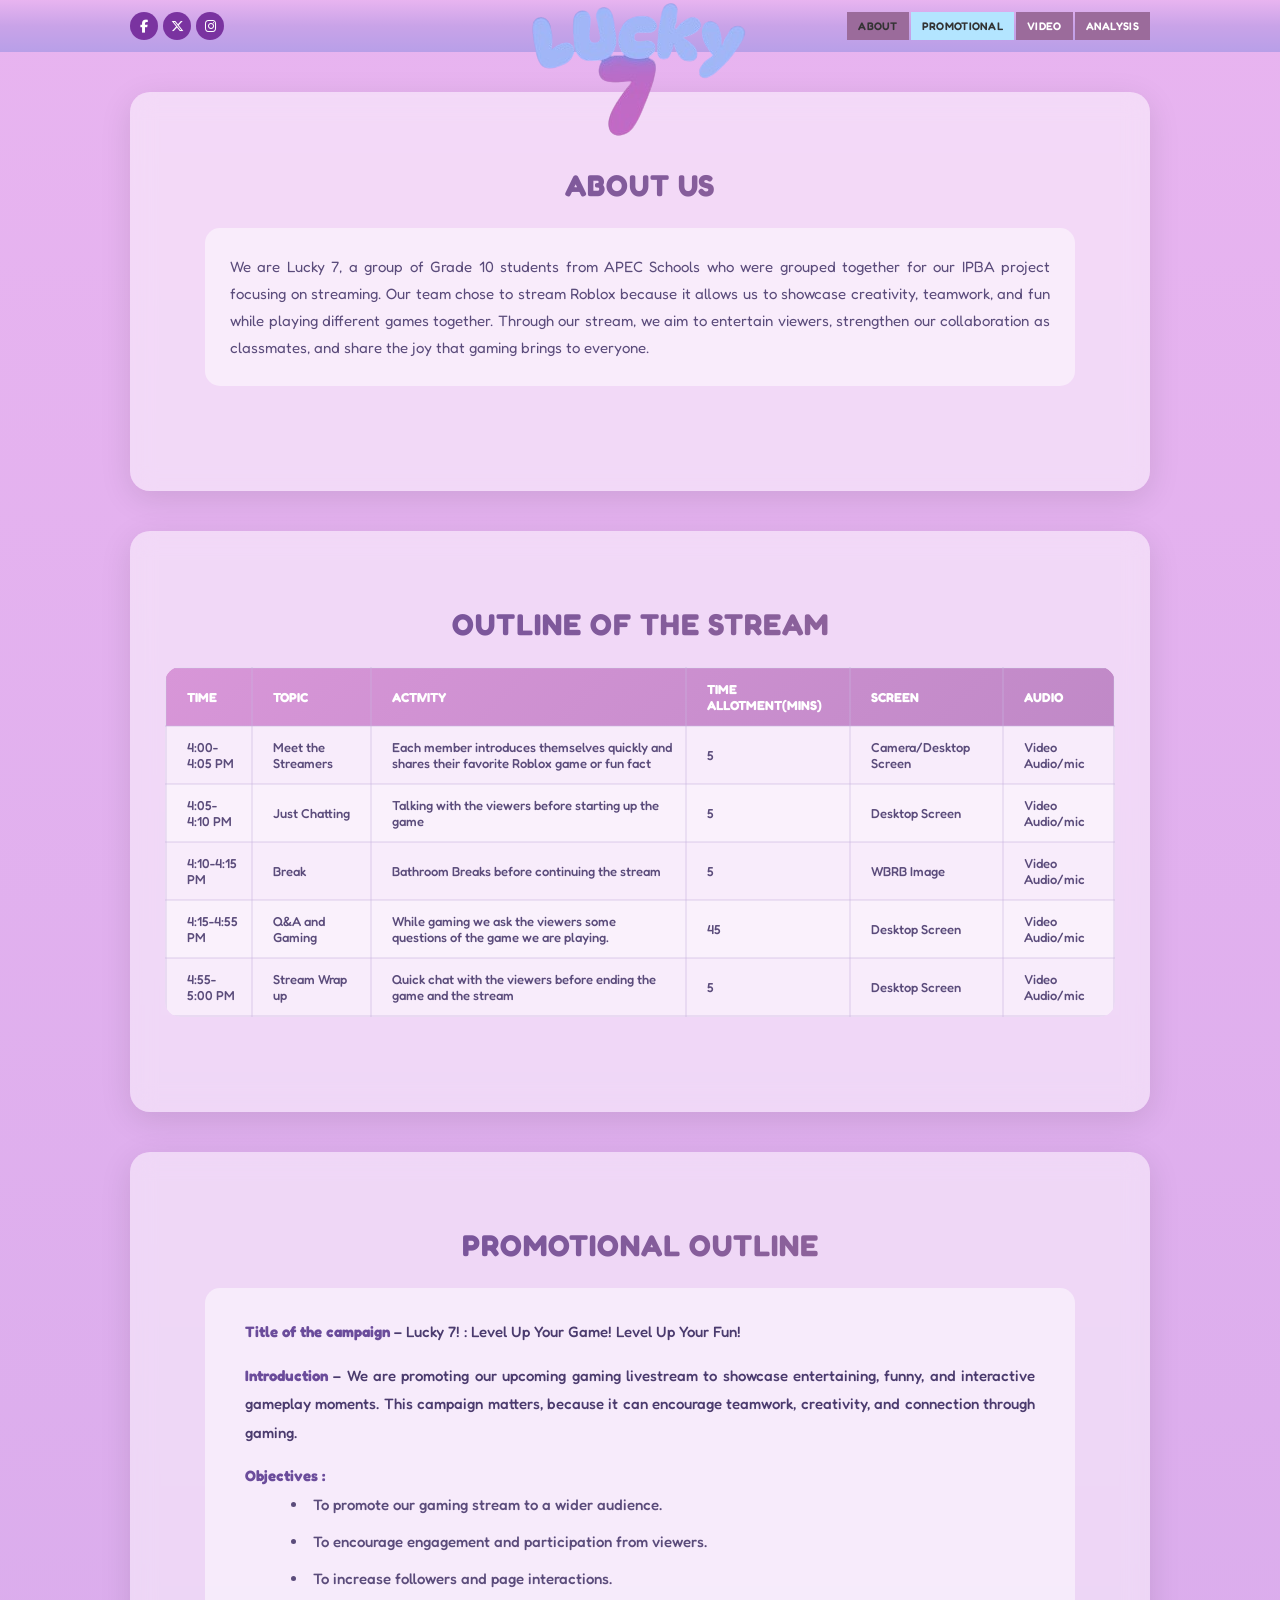
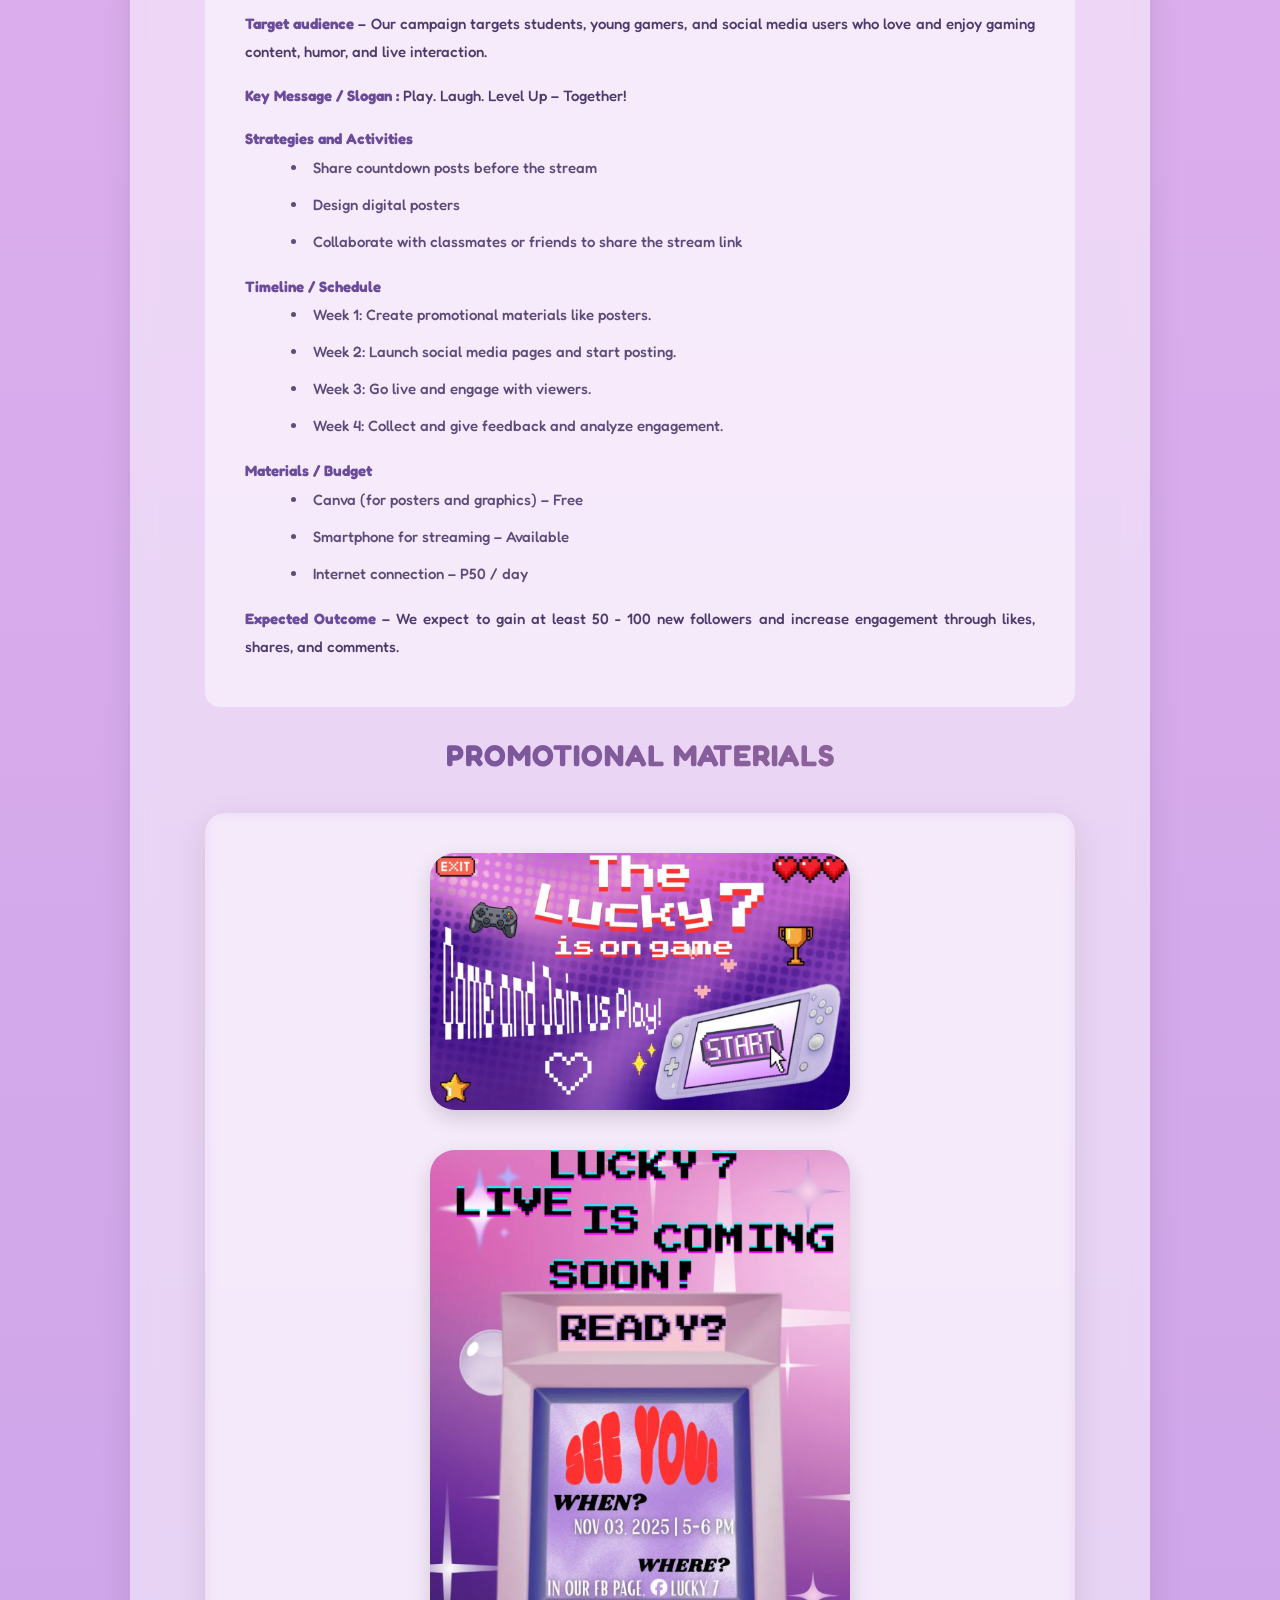
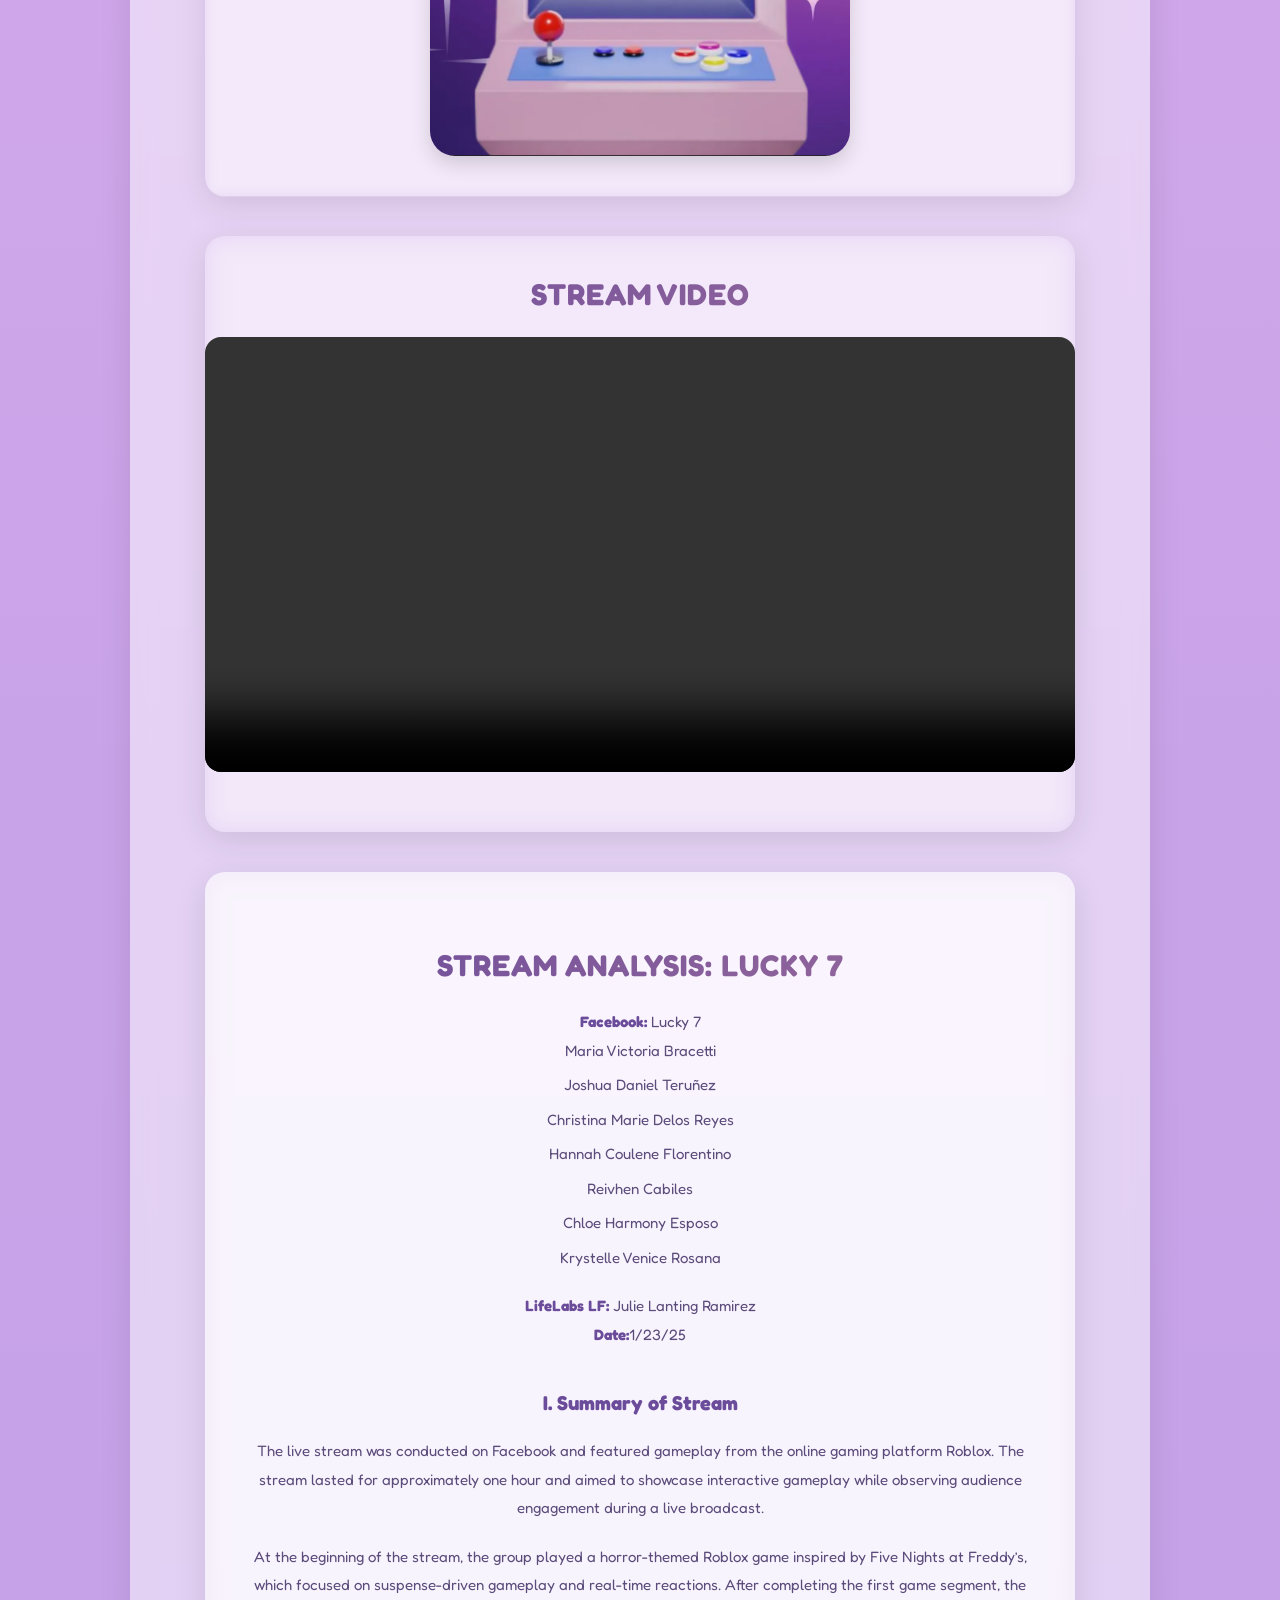
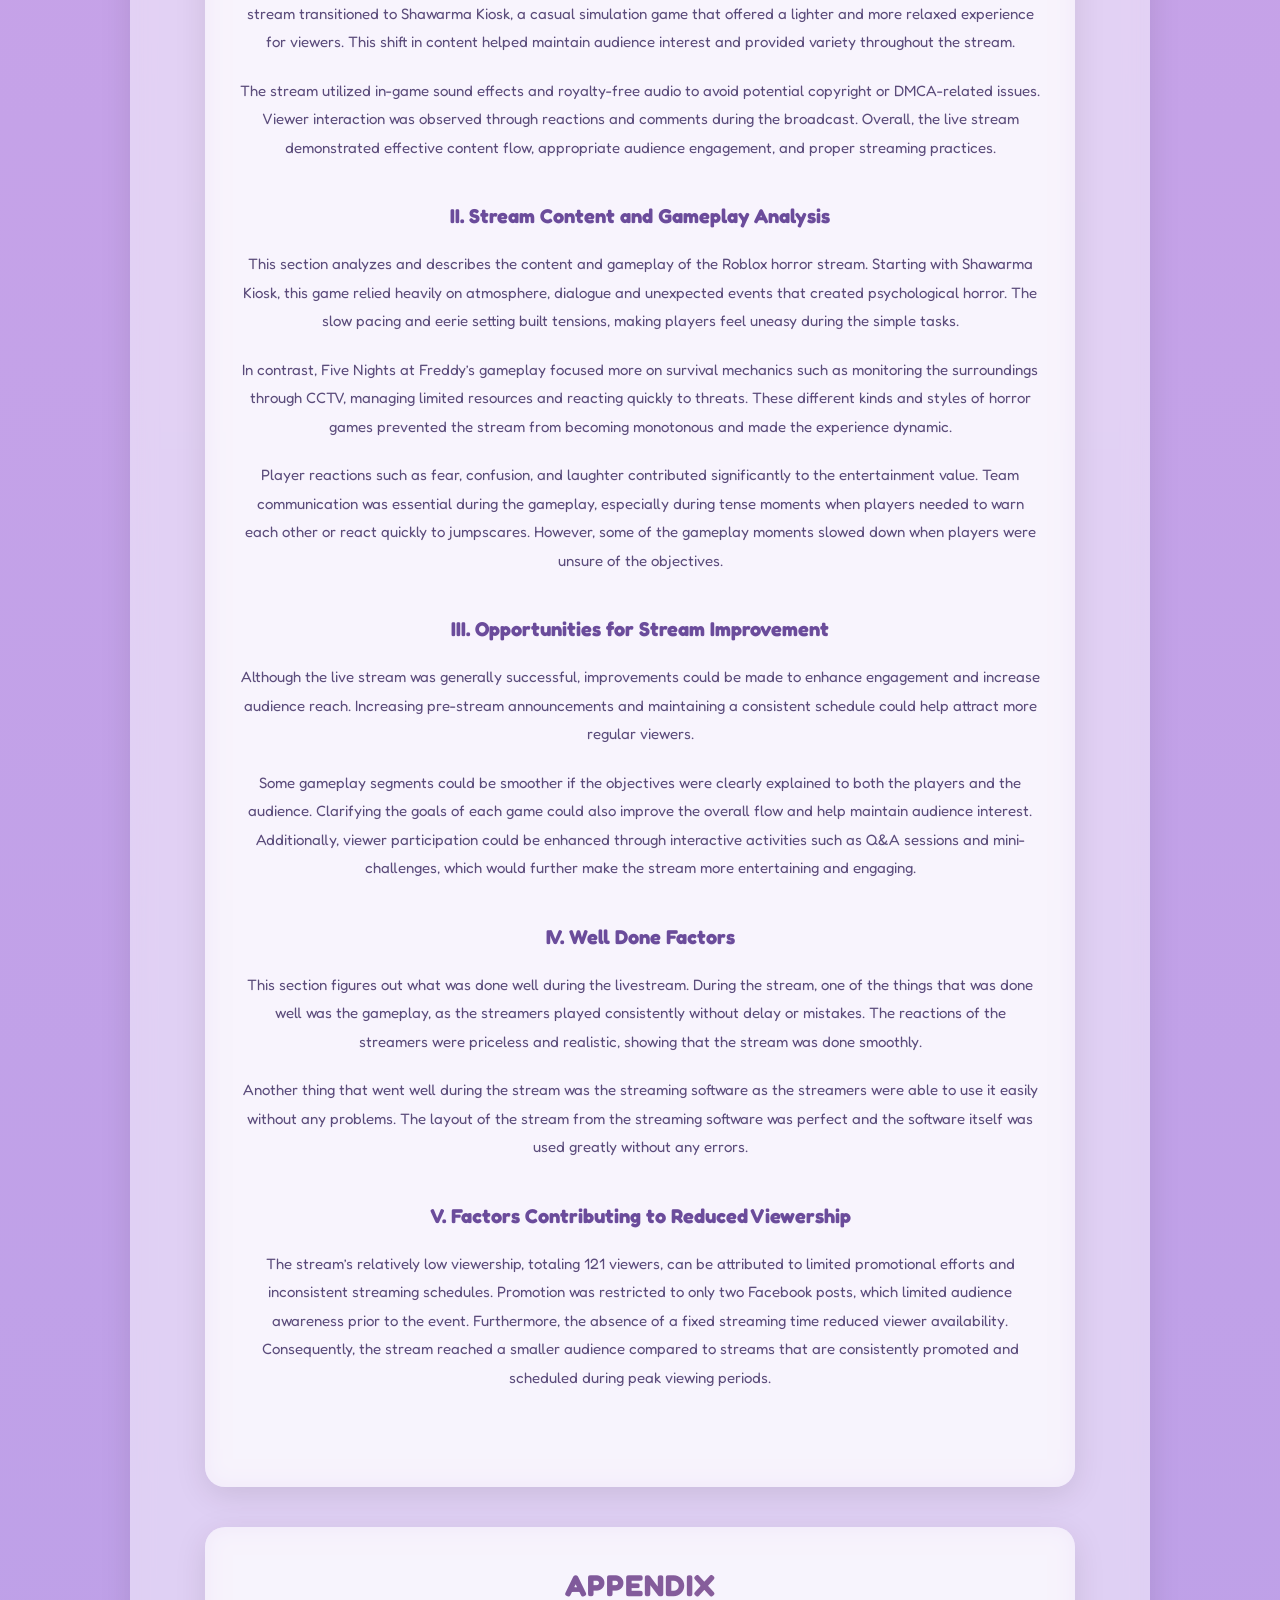
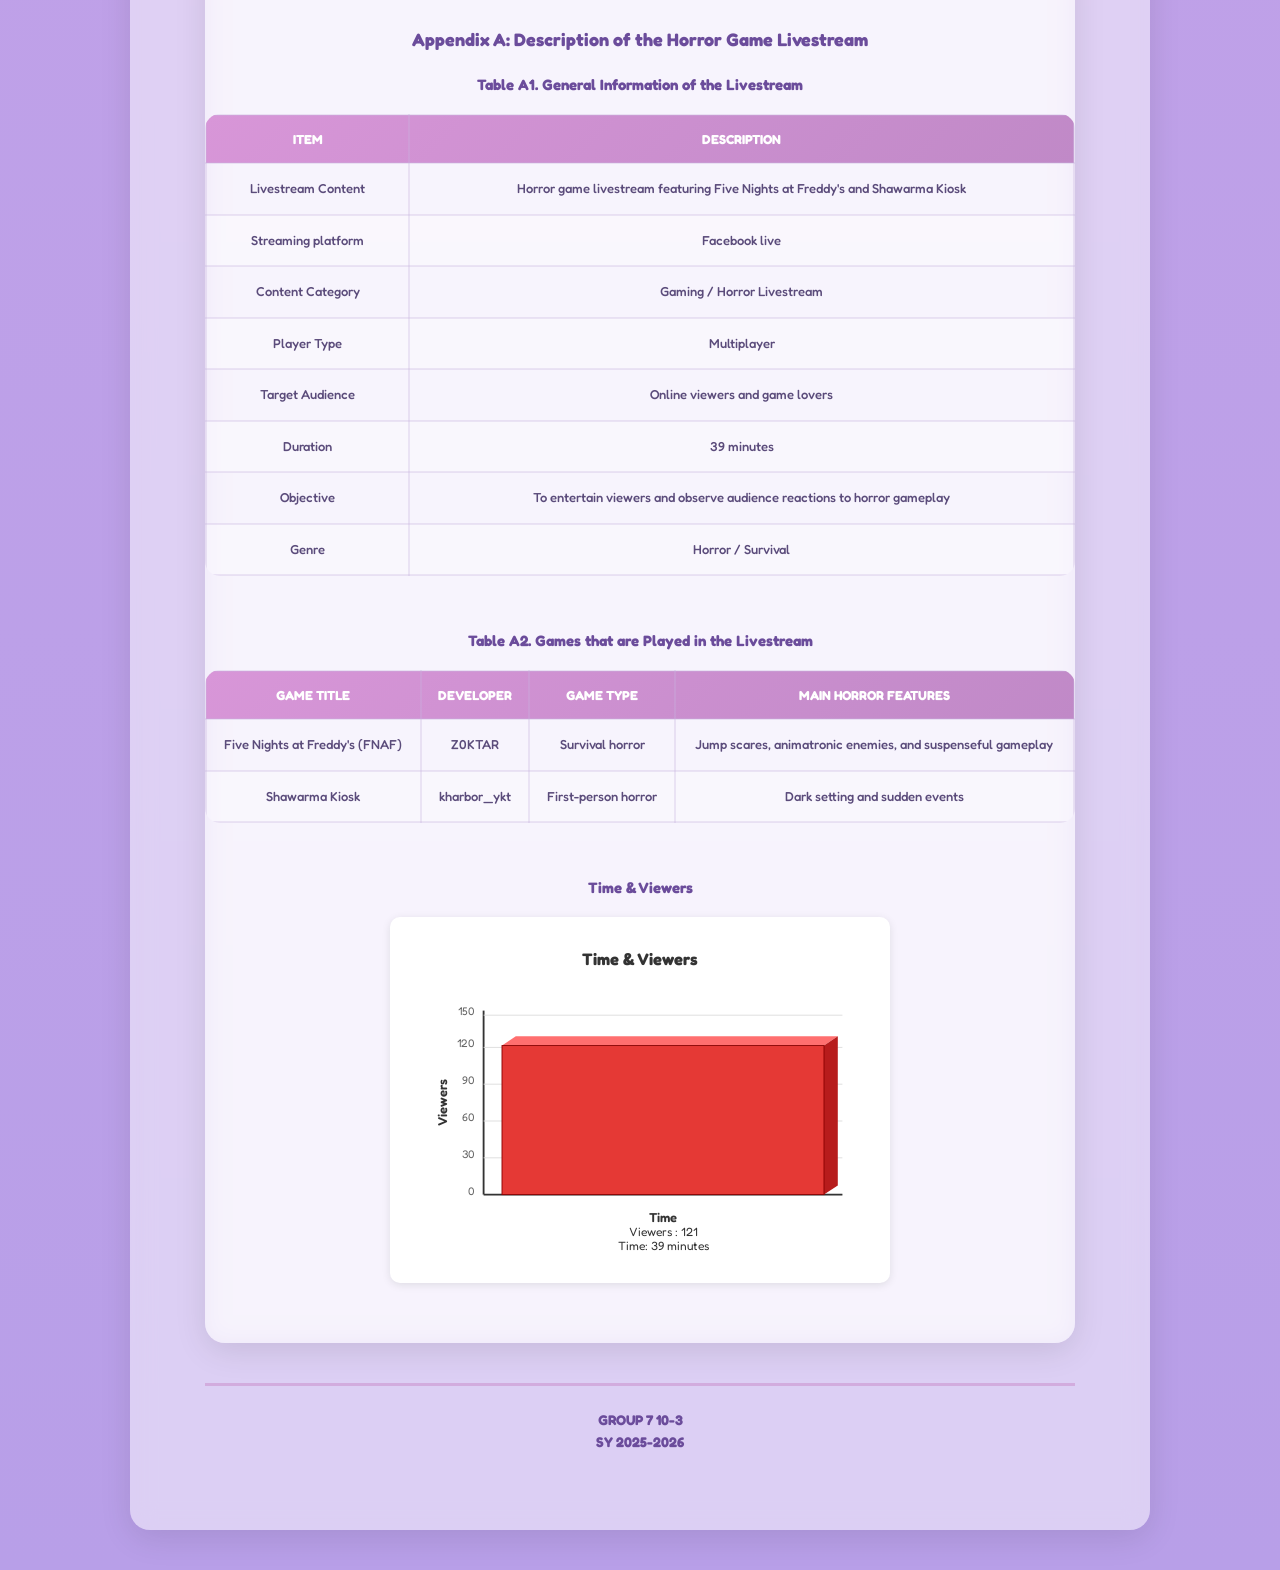
==== index.html @ 91b62443 "Update HTML content" ====
<!DOCTYPE html>
<html lang="en">

<head>
    <meta charset="UTF-8">
    <meta name="viewport" content="width=device-width, initial-scale=1.0">
    <title>Lucky 7 - Roblox Gaming Stream</title>
    <link rel="stylesheet" href="style.css">
    <!-- Font Awesome for social icons -->
    <link rel="stylesheet" href="https://cdnjs.cloudflare.com/ajax/libs/font-awesome/6.4.0/css/all.min.css">
    <!-- Google Fonts -->
    <link href="https://fonts.googleapis.com/css2?family=DynaPuff:wght@700&display=swap" rel="stylesheet">
    <link rel="stylesheet" href="https://cdnjs.cloudflare.com/ajax/libs/font-awesome/6.4.2/css/all.min.css" />


    <link href="https://fonts.googleapis.com/css2?family=Fredoka:wght@400;600;700&display=swap" rel="stylesheet">
</head>

<body>

    <!-- Header Section -->
    <header>
        <div class="container">
            <div class="social-icons">
                <a href="#" class="social"><i class="fa-brands fa-facebook-f"></i></a>
                <a href="#" class="social"><i class="fa-brands fa-x-twitter"></i></a>
                <a href="#" class="social"><i class="fa-brands fa-instagram"></i></a>
            </div>


            <div class="logo-section">
                <div class="logo">
                    <img src="images/lucky7-logo.png" alt="Lucky 7 Logo">
                </div>

            </div>
            <nav>
                <ul>
                    <li><a href="#about" class="active">ABOUT</a></li>
                    <li><a href="#promotional">PROMOTIONAL</a></li>
                    <li><a href="#video">VIDEO</a></li>
                    <li><a href="#analysis">ANALYSIS</a></li>

                </ul>
            </nav>
        </div>
    </header>
    <!-- Main Content -->
    <main class="container background-characters">

        <!-- LEFT and RIGHT CHARACTERS -->
        <div class="character-left">
            <img src="images/character-left.png" alt="Character Left" onerror="this.style.display='none'">
        </div>

        <!-- ✅ New: Character 1 (yellow cup) as its own container -->
        <div class="character1">
            <img src="images/character1.png" alt="Character 1" onerror="this.style.display='none'">
        </div>

        <div class="character-right">
            <img src="images/character-right.png" alt="Character Right" onerror="this.style.display='none'">
            <img src="images/character2.png" alt="Character 2" onerror="this.style.display='none'">
        </div>

        <!-- ✅ NEW CHARACTER 3 -->
        <div class="character3">
            <img src="images/character3.png" alt="Character 3">
        </div>






        <!-- ABOUT SECTION -->
        <section id="about" class="about-section">
            <div class="content-center">
                <h1 class="section-title">ABOUT US</h1>
                <p class="about-text">
                    We are Lucky 7, a group of Grade 10 students from APEC Schools who were grouped together for our
                    IPBA project focusing on streaming. Our team chose to stream Roblox because it allows us to showcase
                    creativity, teamwork, and fun while playing different games together. Through our stream, we aim to
                    entertain viewers, strengthen our collaboration as classmates, and share the joy that gaming brings
                    to everyone.
                </p>
            </div>
        </section>

        <!-- OUTLINE OF THE STREAM SECTION -->
        <section class="stream-outline-section">
            <div class="content-center">
                <h2 class="section-title">OUTLINE OF THE STREAM</h2>
                <div class="table-container">
                    <table class="stream-schedule">
                        <thead>
                            <tr>
                                <th>Time</th>
                                <th>Topic</th>
                                <th>Activity</th>
                                <th>Time Allotment(mins)</th>
                                <th>Screen</th>
                                <th>Audio</th>
                            </tr>
                        </thead>
                        <tbody>
                            <tr>
                                <td>4:00-4:05 PM</td>
                                <td>Meet the Streamers</td>
                                <td>Each member introduces themselves quickly and shares their favorite Roblox game or
                                    fun fact
                                </td>
                                <td>5</td>
                                <td>Camera/Desktop Screen</td>
                                <td>Video Audio/mic</td>
                            </tr>
                            <tr>
                                <td>4:05-4:10 PM</td>
                                <td>Just Chatting</td>
                                <td>Talking with the viewers before starting up the game</td>
                                <td>5</td>
                                <td>Desktop Screen</td>
                                <td>Video Audio/mic</td>
                            </tr>
                            <tr>
                                <td>4:10-4:15 PM</td>
                                <td>Break</td>
                                <td>Bathroom Breaks before continuing the stream</td>
                                <td>5</td>
                                <td>WBRB Image</td>
                                <td>Video Audio/mic</td>
                            </tr>
                            <tr>
                                <td>4:15-4:55 PM</td>
                                <td>Q&A and Gaming</td>
                                <td>While gaming we ask the viewers some questions of the game we are playing.
                                </td>
                                <td>45</td>
                                <td>Desktop Screen</td>
                                <td>Video Audio/mic</td>
                            </tr>
                            <tr>
                                <td>4:55-5:00 PM</td>
                                <td>Stream Wrap up</td>
                                <td>Quick chat with the viewers before ending the game and the stream</td>
                                <td>5</td>
                                <td>Desktop Screen</td>
                                <td>Video Audio/mic</td>
                            </tr>
                        </tbody>
                    </table>
                </div>
            </div>
        </section>

        <!-- PROMOTIONAL OUTLINE SECTION -->
        <section id="promotional" class="about-section">
            <div class="content-center">
                <h2 class="section-title">PROMOTIONAL OUTLINE</h2>
                <div class="promotional-content">
                    <p><strong>Title of the campaign</strong> – Lucky 7! : Level Up Your Game! Level Up Your Fun!</p>

                    <p><strong>Introduction</strong> – We are promoting our upcoming gaming livestream to showcase
                        entertaining, funny, and interactive gameplay moments. This campaign matters, because it can
                        encourage teamwork, creativity, and connection through gaming.</p>


                    <p style="margin-bottom: 0px;"><strong>Objectives :</strong></p>
                    <ul>
                        <li>To promote our gaming stream to a wider audience.</li>
                        <li>To encourage engagement and participation from viewers.</li>
                        <li>To increase followers and page interactions.</li>
                    </ul>

                    <p><strong>Target audience</strong> – Our campaign targets students, young gamers, and social media
                        users who love and enjoy gaming content, humor, and live interaction.</p>

                    <p><strong>Key Message / Slogan :</strong> Play. Laugh. Level Up – Together!</p>

                    <p style="margin-bottom: 0px;"><strong>Strategies and Activities</strong></p>
                    <ul>
                        <li> Share countdown posts before the stream</li>
                        <li> Design digital posters</li>
                        <li> Collaborate with classmates or friends to share the stream link</li>
                    </ul>

                    <p style="margin-bottom: 0px;"><strong>Timeline / Schedule</strong></p>
                    <ul>
                        <li>Week 1: Create promotional materials like posters.</li>
                        <li>Week 2: Launch social media pages and start posting.</li>
                        <li>Week 3: Go live and engage with viewers.</li>
                        <li>Week 4: Collect and give feedback and analyze engagement.</li>
                    </ul>

                    <p style="margin-bottom: 0px;"><strong>Materials / Budget</strong></p>
                    <ul>
                        <li>Canva (for posters and graphics) – Free</li>
                        <li>Smartphone for streaming – Available</li>
                        <li>Internet connection – P50 / day</li>
                    </ul>

                    <p><strong>Expected Outcome</strong> – We expect to gain at least 50 - 100 new followers and
                        increase engagement through likes, shares, and comments.
                </div>

                <!-- Promotional Materials -->
                <h2 class="section-title">PROMOTIONAL MATERIALS</h2>
                <div class="promo-materials">
                    <div class="promo-card">
                        <img src="images/promo1.png" alt="The Lucky 7 is on game" onerror="this.style.display='none'">
                    </div>
                    <div class="promo-card">
                        <img src="images/promo2.png" alt="Lucky 7 Live is Coming" onerror="this.style.display='none'">
                    </div>
                </div>



                <!-- STREAM VIDEO SECTION (placed before footer) -->
                <section id="video" class="video-section">
                    <h2 class="section-title">STREAM VIDEO</h2>
                    <div class="video-container">
                        <video controls preload="metadata" width="100%">
                            <source src="videos/stream.mp4" type="video/mp4">
                            Your browser does not support HTML5 video.
                        </video>
                    </div>
                </section>

                <!-- STREAM ANALYSIS SECTION -->
                <section id="analysis" class="analysis-section">
                    <div class="content-center">
                        <h2 class="section-title">STREAM ANALYSIS: LUCKY 7</h2>
                        <div class="analysis-content">


                            <ul>
                                <p><strong>Facebook:</strong> Lucky 7</p>
                                <li>Maria Victoria Bracetti</li>
                                <li>Joshua Daniel Teruñez</li>
                                <li>Christina Marie Delos Reyes</li>
                                <li>Hannah Coulene Florentino</li>
                                <li>Reivhen Cabiles</li>
                                <li>Chloe Harmony Esposo</li>
                                <li>Krystelle Venice Rosana</li>
                            </ul>

                            <ul>
                                <p><strong>LifeLabs LF:</strong> Julie Lanting Ramirez</p>
                                <p><strong>Date:</strong>1/23/25</p>
                            </ul>


                            <h3 class="section-subtitle">I. Summary of Stream</h3>
                            <p>The live stream was conducted on Facebook and featured gameplay from the online gaming
                                platform Roblox. The stream lasted for approximately one hour and aimed to showcase
                                interactive gameplay while observing audience engagement during a live broadcast.</p>
                            <p>At the beginning of the stream, the group played a horror-themed Roblox game inspired by
                                Five Nights at Freddy’s, which focused on suspense-driven gameplay and real-time
                                reactions. After completing the first game segment, the stream transitioned to Shawarma
                                Kiosk, a casual simulation game that offered a lighter and more relaxed experience for
                                viewers. This shift in content helped maintain audience interest and provided variety
                                throughout the stream.</p>
                            <p>The stream utilized in-game sound effects and royalty-free audio to avoid potential
                                copyright or DMCA-related issues. Viewer interaction was observed through reactions and
                                comments during the broadcast. Overall, the live stream demonstrated effective content
                                flow, appropriate audience engagement, and proper streaming practices.</p>
                            <h3 class="section-subtitle">II. Stream Content and Gameplay Analysis</h3>
                            <p>This section analyzes and describes the content and gameplay of the Roblox horror stream.
                                Starting with Shawarma Kiosk, this game relied heavily on atmosphere, dialogue and
                                unexpected events that created psychological horror. The slow pacing and eerie setting
                                built tensions, making players feel uneasy during the simple tasks.</p>
                            <p>In contrast, Five Nights at Freddy’s gameplay focused more on survival mechanics such as
                                monitoring the surroundings through CCTV, managing limited resources and reacting
                                quickly to threats. These different kinds and styles of horror games prevented the
                                stream from becoming monotonous and made the experience dynamic.</p>
                            <p>Player reactions such as fear, confusion, and laughter contributed significantly to the
                                entertainment value. Team communication was essential during the gameplay, especially
                                during tense moments when players needed to warn each other or react quickly to
                                jumpscares. However, some of the gameplay moments slowed down when players were unsure
                                of the objectives.</p>


                            <h3 class="section-subtitle">III. Opportunities for Stream Improvement</h3>
                            <p>Although the live stream was generally successful, improvements could be made to enhance
                                engagement and increase audience reach. Increasing pre-stream announcements and
                                maintaining a consistent schedule could help attract more regular viewers.</p>
                            <p>Some gameplay segments could be smoother if the objectives were clearly explained to both
                                the players and the audience. Clarifying the goals of each game could also improve the
                                overall flow and help maintain audience interest. Additionally, viewer participation
                                could be enhanced through interactive activities such as Q&amp;A sessions and
                                mini-challenges, which would further make the stream more entertaining and engaging.</p>


                            <h3 class="section-subtitle">IV. Well Done Factors</h3>
                            <p>This section figures out what was done well during the livestream. During the stream, one
                                of the things that was done well was the gameplay, as the streamers played consistently
                                without delay or mistakes. The reactions of the streamers were priceless and realistic,
                                showing that the stream was done smoothly.</p>
                            <p>Another thing that went well during the stream was the streaming software as the
                                streamers were able to use it easily without any problems. The layout of the stream from
                                the streaming software was perfect and the software itself was used greatly without any
                                errors.</p>


                            <h3 class="section-subtitle">V. Factors Contributing to Reduced Viewership</h3>
                            <p>The stream’s relatively low viewership, totaling 121 viewers, can be attributed to
                                limited promotional efforts and inconsistent streaming schedules. Promotion was
                                restricted to only two Facebook posts, which limited audience awareness prior to the
                                event. Furthermore, the absence of a fixed streaming time reduced viewer availability.
                                Consequently, the stream reached a smaller audience compared to streams that are
                                consistently promoted and scheduled during peak viewing periods.</p>
                        </div>
                    </div>
                </section>

                <!-- APPENDIX SECTION -->
                <section class="appendix-section">
                    <h2 class="section-title">APPENDIX</h2>

                    <h3 class="appendix-subtitle">Appendix A: Description of the Horror Game Livestream</h3>

                    <h4 class="appendix-table-title">Table A1. General Information of the Livestream</h4>
                    <div class="appendix-table-container">
                        <table class="appendix-table">
                            <thead>
                                <tr>
                                    <th>Item</th>
                                    <th>Description</th>
                                </tr>
                            </thead>
                            <tbody>
                                <tr>
                                    <td>Livestream Content</td>
                                    <td>Horror game livestream featuring Five Nights at Freddy's and Shawarma Kiosk</td>
                                </tr>
                                <tr>
                                    <td>Streaming platform</td>
                                    <td>Facebook live</td>
                                </tr>
                                <tr>
                                    <td>Content Category</td>
                                    <td>Gaming / Horror Livestream</td>
                                </tr>
                                <tr>
                                    <td>Player Type</td>
                                    <td>Multiplayer</td>
                                </tr>
                                <tr>
                                    <td>Target Audience</td>
                                    <td>Online viewers and game lovers</td>
                                </tr>
                                <tr>
                                    <td>Duration</td>
                                    <td>39 minutes</td>
                                </tr>
                                <tr>
                                    <td>Objective</td>
                                    <td>To entertain viewers and observe audience reactions to horror gameplay</td>
                                </tr>
                                <tr>
                                    <td>Genre</td>
                                    <td>Horror / Survival</td>
                                </tr>
                            </tbody>
                        </table>
                    </div>

                    <h4 class="appendix-table-title">Table A2. Games that are Played in the Livestream</h4>
                    <div class="appendix-table-container">
                        <table class="appendix-table">
                            <thead>
                                <tr>
                                    <th>Game Title</th>
                                    <th>Developer</th>
                                    <th>Game Type</th>
                                    <th>Main Horror Features</th>
                                </tr>
                            </thead>
                            <tbody>
                                <tr>
                                    <td>Five Nights at Freddy's (FNAF)</td>
                                    <td>Z0KTAR</td>
                                    <td>Survival horror</td>
                                    <td>Jump scares, animatronic enemies, and suspenseful gameplay</td>
                                </tr>
                                <tr>
                                    <td>Shawarma Kiosk</td>
                                    <td>kharbor_ykt</td>
                                    <td>First-person horror</td>
                                    <td>Dark setting and sudden events</td>
                                </tr>
                            </tbody>
                        </table>
                    </div>

                    <h4 class="appendix-table-title">Time & Viewers</h4>
                    <div class="viewer-chart">
                        <svg viewBox="0 0 500 350" class="chart-svg">
                            <!-- Define gradient for 3D effect -->
                            <defs>
                                <linearGradient id="barGradient" x1="0%" y1="0%" x2="100%" y2="0%">
                                    <stop offset="0%" style="stop-color:#C62828;stop-opacity:1" />
                                    <stop offset="50%" style="stop-color:#E53935;stop-opacity:1" />
                                    <stop offset="100%" style="stop-color:#EF5350;stop-opacity:1" />
                                </linearGradient>
                                <filter id="shadow" x="-20%" y="-20%" width="140%" height="140%">
                                    <feGaussianBlur in="SourceAlpha" stdDeviation="3" />
                                    <feOffset dx="2" dy="3" result="offsetblur" />
                                    <feComponentTransfer>
                                        <feFuncA type="linear" slope="0.3" />
                                    </feComponentTransfer>
                                    <feMerge>
                                        <feMergeNode />
                                        <feMergeNode in="SourceGraphic" />
                                    </feMerge>
                                </filter>
                            </defs>

                            <!-- Chart Title -->
                            <text x="250" y="30" text-anchor="middle" class="chart-title">Time & Viewers</text>

                            <!-- Y-axis (Viewers) -->
                            <line x1="80" y1="80" x2="80" y2="280" stroke="#333" stroke-width="2" />
                            <text x="40" y="180" text-anchor="middle" class="axis-label"
                                transform="rotate(-90 40 180)">Viewers</text>

                            <!-- Y-axis labels (0-150 scale) -->
                            <text x="70" y="280" text-anchor="end" class="axis-tick">0</text>
                            <text x="70" y="240" text-anchor="end" class="axis-tick">30</text>
                            <text x="70" y="200" text-anchor="end" class="axis-tick">60</text>
                            <text x="70" y="160" text-anchor="end" class="axis-tick">90</text>
                            <text x="70" y="120" text-anchor="end" class="axis-tick">120</text>
                            <text x="70" y="85" text-anchor="end" class="axis-tick">150</text>

                            <!-- Grid lines -->
                            <line x1="80" y1="280" x2="470" y2="280" stroke="#ddd" stroke-width="1" />
                            <line x1="80" y1="240" x2="470" y2="240" stroke="#ddd" stroke-width="1" />
                            <line x1="80" y1="200" x2="470" y2="200" stroke="#ddd" stroke-width="1" />
                            <line x1="80" y1="160" x2="470" y2="160" stroke="#ddd" stroke-width="1" />
                            <line x1="80" y1="120" x2="470" y2="120" stroke="#ddd" stroke-width="1" />
                            <line x1="80" y1="85" x2="470" y2="85" stroke="#ddd" stroke-width="1" />

                            <!-- X-axis (Time) -->
                            <line x1="80" y1="280" x2="470" y2="280" stroke="#333" stroke-width="2" />
                            <text x="275" y="310" text-anchor="middle" class="axis-label">Time</text>

                            <!-- 3D Bar with visible top and side faces -->
                            <!-- Main front face -->
                            <rect x="100" y="118" width="350" height="162" fill="#E53935" class="chart-bar" />

                            <!-- Top face (parallelogram for perspective) -->
                            <polygon points="100,118 115,108 465,108 450,118" fill="#FF6F6F" class="bar-top" />

                            <!-- Right side face -->
                            <polygon points="450,118 465,108 465,270 450,280" fill="#B71C1C" class="bar-side" />

                            <!-- Border for definition -->
                            <rect x="100" y="118" width="350" height="162" fill="none" stroke="#8B0000"
                                stroke-width="1" />

                            <!-- Data label -->
                            <text x="275" y="325" text-anchor="middle" class="data-label">Viewers : 121</text>
                            <text x="275" y="340" text-anchor="middle" class="data-label">Time: 39 minutes</text>
                        </svg>
                    </div>
                </section>
                <div class="footer-info">
                    <p>GROUP 7 10-3</p>
                    <p>SY 2025-2026</p>
                </div>
            </div>
        </section>

        <!-- Back to Top Button -->
        <button id="backToTopBtn" class="back-to-top" aria-label="Back to top">
            <i class="fas fa-chevron-up"></i>
        </button>
    </main>

    <script>


        // Back to Top Button
        const backToTopBtn = document.getElementById('backToTopBtn');

        window.addEventListener('scroll', () => {
            if (window.scrollY > 300) {
                backToTopBtn.classList.add('show');
            } else {
                backToTopBtn.classList.remove('show');
            }
        });

        backToTopBtn.addEventListener('click', () => {
            window.scrollTo({
                top: 0,
                behavior: 'smooth'
            });
        });
    </script>

</body>

</html>
---- style.css ----
/* Reset and Base Styles */
* {
    margin: 0;
    padding: 0;
    box-sizing: border-box;
}

/* Smooth Scroll */
html {
    scroll-behavior: smooth;
    width: 100%;
}

body {
     
    font-family: 'Fredoka', 'Comic Sans MS', cursive, sans-serif;
    background: linear-gradient(180deg, #E8B4F0 0%, #C9A3E8 50%, #B89FE8 100%);
    min-height: 100vh;
    color: #333;
    position: relative;
    overflow-x: hidden;
    width: 100%;
}

.container {
    max-width: 1200px;
    margin: 0 auto;
    padding: 0 20px;
    position: relative;
    z-index: 1;
}

/* Header Styles */
header {
       font-family: 'Fredoka', 'Comic Sans MS', cursive, sans-serif;
    background: linear-gradient(180deg, #E8B4F0 0%, #C9A3E8 50%, #B89FE8 100%);
    padding: 15px 0;
    position: relative;
    z-index: 10;
}

header .container {
    display: flex;
    justify-content: space-between;
    align-items: center;
    flex-wrap: wrap;
}

/* === SOCIAL ICONS === */
.social-icons {
    display: flex;
    justify-content: center;
    align-items: center;
    gap: 10px; /* spacing between icons */
    margin-top: 15px;
}

/* Circle buttons */
.social-icons .social {
    background-color: #7A33A0; /* rich purple background */
    color: white; /* icon color */
    font-size: 18px;
    width: 35px;
    height: 35px;
    border-radius: 50%;
    display: flex;
    justify-content: center;
    align-items: center;
    text-decoration: none;
}

/* Hover effect */
.social-icons .social:hover {
    background-color: #9c4bcc; /* lighter purple on hover */
    box-shadow: 0 4px 10px rgba(122, 51, 160, 0.4);
}
 

.social-icon {
    width: 32px;
    height: 32px;
    border-radius: 50%;
    background-color: rgba(255, 255, 255, 0.9);
    display: flex;
    align-items: center;
    justify-content: center;
    color: #9B6B9B;
    text-decoration: none;
    font-size: 14px;
}

.social-icon:hover {
    background: white;
}

/* Logo Section */
.logo-section {
    position: absolute;
    left: 50%;
    transform: translateX(-50%);
    text-align: center;
    top: -10px;
}

.logo-container {
    background: linear-gradient(135deg, #87CEEB 0%, #B8E0F6 100%);
    border-radius: 30px;
    padding: 15px 40px;
    box-shadow: 0 8px 20px rgba(0, 0, 0, 0.2);
    position: relative;
}

.lucky-text {
    font-size: 36px;
    font-weight: 700;
    color: #87CEEB;
    text-shadow: 
        2px 2px 0px #5BA3C9,
        4px 4px 0px rgba(0, 0, 0, 0.1);
    font-family: 'Fredoka', cursive;
    letter-spacing: 2px;
    line-height: 0.9;
}

.lucky-number {
    font-size: 72px;
    font-weight: 700;
    background: linear-gradient(180deg, #FF69B4 0%, #FF1493 100%);
    -webkit-background-clip: text;
    -webkit-text-fill-color: transparent;
    background-clip: text;
    text-shadow: 3px 3px 0px rgba(255, 105, 180, 0.3);
    font-family: 'Fredoka', cursive;
    margin-top: -15px;
    line-height: 0.8;
}

/* Navigation */
nav {
    margin-left: auto;
}

nav ul {
    list-style: none;
    display: flex;
    gap: 0;
    margin: 0;
}

nav ul li a {
    padding: 8px 18px;
    text-decoration: none;
    color: white;
    font-weight: 600;
    display: block;
    font-size: 13px;
    letter-spacing: 0.5px;
    text-transform: uppercase;
    transition: all 0.3s ease;
}

nav ul li a.active,
nav ul li a:hover {
    background: #B3E5FF;
    color: #333;
}

nav ul li:nth-child(1) a { background: #9B6B9B; }
nav ul li:nth-child(2) a { background: #B3E5FF; color: #333; }
nav ul li:nth-child(3) a { background: #9B6B9B; }
nav ul li:nth-child(4) a { background: #9B6B9B; }

/* Main Content Layout */
main {
    padding: 40px 20px;
    position: relative;
    z-index: 1;
    max-width: 100%;
    overflow-x: hidden;
}

.about-section {
    position: relative;
    z-index: 2;
    padding-top: 40px;
    background: rgba(255, 255, 255, 0.5);
    backdrop-filter: blur(12px);
    border-radius: 20px;
    box-shadow: 0 8px 32px rgba(0, 0, 0, 0.1);
    padding: 40px;
    margin: 40px 0;
    box-sizing: border-box;
    max-width: 100%;
}

.about-section:hover {
    transform: translateY(-5px);
    box-shadow: 0 12px 40px rgba(107, 76, 155, 0.2);
}

/* Stream Outline Section */
.stream-outline-section {
    position: relative;
    z-index: 2;
    padding: 40px 0;
    margin: 40px 0;
    background: rgba(255, 255, 255, 0.5);
    backdrop-filter: blur(12px);
    border-radius: 20px;
    box-shadow: 0 8px 32px rgba(0, 0, 0, 0.1);
    box-sizing: border-box;
    max-width: 100%;
}

.stream-outline-section:hover {
    transform: translateY(-5px);
    box-shadow: 0 12px 40px rgba(107, 76, 155, 0.2);
}

 

.content-center {
    background: transparent;
    backdrop-filter: none;
    border-radius: 0;
    padding: 35px;
    box-shadow: none;
    position: relative;
    z-index: 6; /* slightly above characters */
}

/* Section Titles */
.section-title {
    font-size: 32px;
    font-weight: 700;
    background: linear-gradient(135deg, #6B4C9B 0%, #9B6B9B 100%);
    -webkit-background-clip: text;
    -webkit-text-fill-color: transparent;
    background-clip: text;
    text-align: center;
    margin-bottom: 25px;
    font-family: 'Fredoka', cursive;
    text-transform: uppercase;
    letter-spacing: 1px;
}

/* About Text */
.about-text {
    font-size: 15px;
    line-height: 1.8;
    color: #5B4C7B;
    text-align: justify;
    margin-bottom: 30px;
    padding: 25px;
    background: rgba(255, 255, 255, 0.5);
    border-radius: 15px;
    font-weight: 400;
}

.about-text:hover {
    background: rgba(255, 255, 255, 0.7);
    transform: scale(1.01);
}

/* Table Styles */
.table-container {
    overflow-x: auto;
    margin: 20px 0;
    border-radius: 15px;
    max-width: 100%;
    box-sizing: border-box;
}

.stream-schedule {
    width: 100%;
    border-collapse: collapse;
    background: rgba(255, 255, 255, 0.5);
    border-radius: 15px;
    overflow: hidden;
}

.stream-schedule thead {
    background: linear-gradient(135deg, #D896D8 0%, #C089C7 100%);
    color: white;
}

.stream-schedule th,
.stream-schedule td {
    padding: 12px 12px 12px 20px;
    text-align: left;
    border: 2px solid rgba(200, 180, 220, 0.3);
}

.stream-schedule th {
    font-weight: 700;
    font-size: 13px;
    text-transform: uppercase;
}

.stream-schedule td {
    font-size: 13px;
    color: #5B4C7B;
    font-weight: 500;
}

.stream-schedule tbody tr:nth-child(even) {
    background: rgba(255, 255, 255, 0.3);
}

.stream-schedule tbody tr:hover {
    background: rgba(255, 255, 255, 0.8);
    box-shadow: 0 4px 15px rgba(107, 76, 155, 0.15);
}

/* === Match Promotional Outline Style to About Text === */
.promotional-content {
    font-size: 15px;
    line-height: 1.9;
    color: #5B4C7B;
    text-align: justify;
    margin-bottom: 30px;
    padding: 30px 40px;
    background: rgba(255, 255, 255, 0.5);
    border-radius: 15px;
    font-weight: 400;
}

.promotional-content:hover {
    background: rgba(255, 255, 255, 0.7);
    transform: scale(1.01);
}


/* Text styling for better readability */
.promotional-content p,
.promotional-content li {
  color: #4b3b6e;
  font-weight: 500;
}

.promotional-content p {
    margin-bottom: 15px;
}

.promotional-content strong {
  color: #6B4C9B;
  font-weight: 700;
}

.promotional-content ul,
.promotional-content ol {
    padding-left: 0;
    margin-left: 40px;
    margin-bottom: 18px;
}

.promotional-content li {
    margin-left: 1.5em;
    margin-bottom: 10px;
    padding-left: 5px;
    color: #5B4C7B;
    line-height: 1.8;
}

 

 

.promo-card:hover {
    transform: translateY(-8px);
}


 

/* Footer Info */
.footer-info {
    text-align: center;
    margin-top: 40px;
    padding-top: 20px;
    border-top: 3px solid rgba(199, 137, 199, 0.5);
}

.footer-info p {
    font-weight: 700;
    color: #6B4C9B;
    font-size: 14px;
    margin: 5px 0;
}

/* ---------- Background Characters Behind Text ---------- */
.background-characters {
    position: relative;
    z-index: 2;
    overflow: visible;
}

.background-characters::before,
.background-characters::after {
    content: "";
    position: absolute;
    background-repeat: no-repeat;
    background-size: contain;
    opacity: 1;
    pointer-events: none;
    z-index: 1;
    filter: drop-shadow(0 0 8px rgba(0,0,0,0.1));
}

/* Make all inner content stay above background characters */
.background-characters > * {
    position: relative;
    z-index: 5;
}

/* RESPONSIVE DESIGN */
@media (max-width: 968px) {
    .about-section {
        position: relative;
        display: block;
        grid-template-columns: 1fr;
    }

     .character-left,
    .character-right {
        display: block;
        position: absolute;
        opacity: 10;          /* ✅ full visibility */
        z-index: 1;          /* sits behind text */
        width: 140px;
        height: auto;
    }

    /* Place both characters side-by-side near top behind text */
   .character-left {
    left: -400px; /* push both farther */
}



    .character-right {
        left: 45%; /* roughly beside left one */
        top: 40px;
    }

    /* remove glass background from content-center */
      .content-center {
        background: none;
        box-shadow: none;
        backdrop-filter: none;
        padding: 0;
        position: relative;
        z-index: 5;          /* ✅ keeps text above images */
    }

    header .container {
        flex-direction: column;
        text-align: center;
    }

    .logo-section {
        position: relative;
        left: 0;
        transform: none;
        margin: 15px 0;
    }

    nav {
        margin: 10px auto 0;
    }

    nav ul {
        justify-content: center;
        flex-wrap: wrap;
    }

    .lucky-text {
        font-size: 32px;
    }

    .lucky-number {
        font-size: 60px;
    }

    .background-characters::before,
    .background-characters::after {
        opacity: 0.2;
    }

    .background-characters::before {
        left: -90px;
        width: 320px;
        height: 560px;
        top: 40px;
    }

    .background-characters::after {
        right: -50px;
        width: 240px;
        height: 360px;
        bottom: 30px;
    }
}

@media (max-width: 600px) {
    .section-title {
        font-size: 24px;
    }

    .stream-schedule {
        font-size: 11px;
    }

    .stream-schedule th,
    .stream-schedule td {
        padding: 8px;
    }

    nav ul li a {
        padding: 8px 12px;
        font-size: 11px;
    }

    .content-center {
        padding: 20px;
    }

    .logo-container {
        padding: 12px 30px;
    }

    .lucky-text {
        font-size: 28px;
    }

    .lucky-number {
        font-size: 50px;
    }

    /* hide background characters on very small screens */
    .background-characters::before,
    .background-characters::after {
        display: none;
    }
}

/* Make the yellow cup character smaller */
.character-left img {
    width: 200px;    /* adjust this number: 100–140 works well */
    height: auto;
}

  
 
 /* === FLOATING CHARACTERS (Positioned Beside the Section) === */
.character-left,
.character1,
.character-right,
.character3 {
    position: absolute;
    z-index: 2;
    animation: floatUpDown 6s ease-in-out infinite;
}

/* Left-side pair */
.character-left {/*push away yyyyyyyyyyyyyyyyyyyyyy*/
    left: -400px; 
    top: 160px;
    display: flex;
    flex-direction: column;
    gap: 25px;
}

 

 

/* Right-side pair */
.character-right {
    right: -400px;
    top: 160px;
    display: flex;
    flex-direction: column;
    gap: 25px;
}

 

 



/* === NEW CHARACTER 3 (under Character 2) === */
.character3 {
    right: -400px;  /* same horizontal alignment */
    top: 930px;     /* 👈 lower value = appears under character2 */
}



 

 .character-left img,
.character-right img,
.character3 img,
.character1 img {
    width: 220px;   /* choose any size you like */
    height: auto;
}/*size of the image character/


/* Floating animation */
@keyframes floatUpDown {
    0% { transform: translateY(0); }
    50% { transform: translateY(-15px); }
    100% { transform: translateY(0); }
}

/* Responsive adjustments */
@media (max-width: 900px) {
    .character-left,
    .character-right,
    .character3 {
        position: relative;
        left: 0;
        right: 0;
        top: 0;
        flex-direction: row;
        justify-content: center;
        margin-bottom: 20px;
        gap: 15px;
    }

    .character-left img,
    .character-right img,
    .character3 img {
        width: 100px;
    }
}

.character-left img {
    width: 150px;
}

 /* Make Character 1 (the yellow cup) bigger */
.character-left img:nth-child(2) {
    width: 240px;  /* 👈 increase for bigger size (try 240–260px) */
    height: auto;
    
}

/* === CHARACTER 1 (independent, like character3) === */
.character1 {
    position: absolute;
    left: -450px;   /* 👈 push it beside the section */
    top: 630px;     /* 👈 controls vertical position */
    z-index: 2;
    animation: floatUpDown 6s ease-in-out infinite;
}

.character1 img {
    width: 240px;   /* 👈 size of Character 1 */
    height: auto;
}


/*card designnnnnnnnnnnnnnnnnnnnnnnnnnn -------------------------------------------------*/
 /* === PROMOTIONAL MATERIALS SECTION === */
.promo-materials {
    display: flex;
    flex-wrap: wrap;
    justify-content: center;
    align-items: center;
    gap: 40px;
    margin-top: 40px;
    padding: 40px;
    backdrop-filter: blur(6px);
    border-radius: 20px;
    box-shadow: 0 8px 32px rgba(0, 0, 0, 0.1);
}



/* Each promo card container */
.promo-card {
    position: relative;
    border-radius: 25px;
    overflow: hidden;
    box-shadow: 0 8px 20px rgba(0, 0, 0, 0.15);
    background: linear-gradient(180deg, #d7b6f7, #f4ccf9);
    max-width: 420px;
    width: 100%;
}

/* Image style */
.promo-card img {
    width: 100%;
    height: 100%;
    object-fit: cover;
    display: block;
    border-radius: 20px;
}

/* Hover effect */
.promo-card:hover img {
}

.promo-card:hover {
    box-shadow: 0 15px 35px rgba(136, 90, 255, 0.4);
}

 

/* === FORCE DESKTOP CHARACTERS CLOSER TO CENTER === */
@media (min-width: 769px) {
  .character-left {
    left: -180px !important; /* moved closer to be visible */
    top: 160px !important;
  }

  .character1 {
    left: -180px !important; /* closer to text */
    top: 630px !important;
  }

  .character-right {
    right: -180px !important; /* moved closer to be visible */
    top: 160px !important;
  }

  .character2 {
    right: -180px !important;
    top: 580px !important;
  }

  .character3 {
    right: -180px !important;
    top: 930px !important;
  }






}



/* --- Appendix section styling --- */
.appendix-section {
    position: relative;
    z-index: 2;
    padding: 40px 0;
    margin: 40px 0;
    background: rgba(255, 255, 255, 0.5);
    backdrop-filter: blur(12px);
    border-radius: 20px;
    box-shadow: 0 8px 32px rgba(0, 0, 0, 0.1);
    display: block !important;
    visibility: visible !important;
    box-sizing: border-box;
    max-width: 100%;
}

.appendix-section:hover {
    transform: translateY(-5px);
    box-shadow: 0 12px 40px rgba(107, 76, 155, 0.2);
}

.appendix-subtitle {
    font-size: 18px;
    font-weight: 700;
    color: #6B4C9B;
    margin: 20px 0 15px;
    text-align: center;
}

.appendix-table-title {
    font-size: 15px;
    font-weight: 700;
    color: #6B4C9B;
    margin: 25px 0 10px;
    text-align: center;
}

/* Appendix table container for responsive scrolling */
.appendix-table-container {
    overflow-x: auto;
    margin: 20px 0;
    -webkit-overflow-scrolling: touch;
}

.appendix-table {
    width: 100%;
    border-collapse: collapse !important;
    background: transparent;
    margin: 0 0 30px 0;
    border-radius: 15px;
    overflow: hidden;
    border: none !important;
    display: table !important;
    min-width: 600px;
}

.appendix-table * {
    border-color: rgba(200, 180, 220, 0.3) !important;
}

.appendix-table thead {
    background: linear-gradient(135deg, #D896D8 0%, #C089C7 100%);
    color: white;
    display: table-header-group !important;
}

.appendix-table tbody {
    display: table-row-group !important;
}

.appendix-table tr {
    display: table-row !important;
}

.appendix-table th,
.appendix-table td {
    padding: 15px !important;
    text-align: center !important;
    vertical-align: middle !important;
    border: 2px solid rgba(200, 180, 220, 0.3) !important;
    border-style: solid !important;
    font-size: 13px !important;
    display: table-cell !important;
}

.appendix-table th {
    font-weight: 700 !important;
    color: white !important;
    background: transparent !important;
    text-transform: uppercase;
}

.appendix-table td {
    color: #5B4C7B !important;
    font-weight: 500 !important;
    line-height: 1.5 !important;
}

.appendix-table tbody tr:nth-child(even) {
    background: rgba(255, 255, 255, 0.3);
}

.appendix-table tbody tr:hover {
    background: rgba(255, 255, 255, 0.8);
    box-shadow: 0 4px 15px rgba(107, 76, 155, 0.15);
}

.viewer-chart {
    max-width: 500px;
    margin: 20px auto;
    padding: 20px;
    background: white;
    border-radius: 10px;
    box-shadow: 0 2px 8px rgba(0, 0, 0, 0.1);
}

.chart-svg {
    width: 100%;
    height: auto;
}

.chart-title {
    font-size: 18px;
    font-weight: 700;
    fill: #333;
    font-family: 'Fredoka', sans-serif;
}

.axis-label {
    font-size: 14px;
    font-weight: 600;
    fill: #333;
    font-family: 'Fredoka', sans-serif;
}

.axis-tick {
    font-size: 12px;
    fill: #666;
    font-family: 'Fredoka', sans-serif;
}

.chart-bar {
}

.chart-bar:hover {
    fill: #C62828;
}

.bar-top {
}

.bar-top:hover {
    fill: #FF8A80;
}

.bar-side {
}

.bar-side:hover {
    fill: #9A0007;
}

.data-label {
    font-size: 13px;
    fill: #333;
    font-family: 'Fredoka', sans-serif;
}

.viewer-stats {
    text-align: left;
    padding: 0;
    background: white;
    margin: 10px 0 20px;
}

.viewer-stats p {
    font-size: 15px;
    color: #000;
    font-weight: 700;
    margin: 5px 0;
}

/* --- Analysis section styling --- */
.analysis-section {
    position: relative;
    z-index: 2;
    padding: 40px 0;
    margin: 40px 0;
    background: rgba(255, 255, 255, 0.5);
    backdrop-filter: blur(12px);
    border-radius: 20px;
    box-shadow: 0 8px 32px rgba(0, 0, 0, 0.1);
    box-sizing: border-box;
    max-width: 100%;
}

.analysis-section:hover {
    transform: translateY(-5px);
    box-shadow: 0 12px 40px rgba(107, 76, 155, 0.2);
}

.analysis-section .content-center {
    background: transparent;
    backdrop-filter: none;
    border-radius: 0;
    padding: 35px;
    box-shadow: none;
    position: relative;
    z-index: 6;
}

.analysis-section .analysis-content {
    font-size: 15px;
    line-height: 1.9;
    color: #5B4C7B;
    text-align: center;
    margin-bottom: 0;
    padding: 0;
    background: transparent;
    border-radius: 0;
    font-weight: 400;
}

.analysis-section .analysis-content > p,
.analysis-section .analysis-content > ul {
    margin-bottom: 20px;
}

.analysis-section .analysis-content strong {
    color: #6B4C9B;
    font-weight: 700;
}

.analysis-section .section-subtitle {
    font-size: 20px;
    font-weight: 700;
    color: #6B4C9B;
    margin: 35px 0 15px;
}

.analysis-section ul {
    margin-left: 0;
    margin-bottom: 12px;
    list-style-type: none;
}

.analysis-section ul li {
    margin-bottom: 6px;
    color: #5B4C7B;
}

/* --- Video section styling --- */
.video-section {
    position: relative;
    z-index: 2;
    padding: 40px 0;
    margin: 40px 0;
    backdrop-filter: blur(12px);
    border-radius: 20px;
    box-shadow: 0 8px 32px rgba(0, 0, 0, 0.1);
}

.video-section .video-container {
    max-width: 900px;
    margin: 20px auto;
    border-radius: 16px;
    overflow: hidden;
}

.video-section .video-container:hover {
    box-shadow: 0 8px 25px rgba(107, 76, 155, 0.3);
}

.video-section .video-container video {
    display: block;
    width: 100%;
    height: auto;
    border-radius: 0;
}

/* === MOBILE VIEW: Promotional content matches About text === */
@media (max-width: 767px) {

  /* Match .about-text look */
  .promotional-content {
    font-size: 15px;
    line-height: 1.8;
    color: #5B4C7B;
    text-align: justify;
    margin-bottom: 10px;
    padding: 20px;
    border-radius: 15px;
    font-weight: 400;
    backdrop-filter: none; /* remove blur to exactly match */
    box-shadow: none;
  }

  .promotional-content p {
    margin-bottom: 12px;
  }

  .promotional-content ul,
  .promotional-content ol {
    margin-left: 20px;
    margin-bottom: 15px;
    padding-left: 10px;
  }

  .promotional-content li {
    margin-bottom: 0px;
    padding-left: 5px;
  }

  /* Center and stack characters behind text */
  .character-left,
  .character1,
  .character-right,
  .character2,
  .character3 {
    position: absolute !important;
    left: 50% !important;
    transform: translateX(-50%) !important;
    z-index: 1 !important;
    opacity: 0.7;
  }

/* Closer vertical stacking (centered but not overlapping) */
.character-left { top: 0; }
.character1 { top: 250px; }     /* moved up */
.character-right { top: 280px; } /* closer */
.character2 { top: 710px; }      /* closer */
.character3 {
  top: 940px;                    /* closer, aligned with center */
  left: 50% !important;
  right: auto !important;
  transform: translateX(-50%) !important;
  z-index: 1 !important;
  opacity: 0.8;
}

  /* Character image size */
  .character-left img,
  .character1 img,
  .character-right img,
  .character2 img,
  .character3 img {
    width: 180px !important;
    height: auto;
  }

  /* Keep text above characters */
  .content-center {
    position: relative;
    z-index: 5;
  }
}

/* Back to Top Button */
.back-to-top {
    position: fixed;
    bottom: 30px;
    right: 30px;
    width: 50px;
    height: 50px;
    background: linear-gradient(135deg, #87CEEB 0%, #4FC3F7 100%);
    color: white;
    border: none;
    border-radius: 50%;
    cursor: pointer;
    display: none;
    align-items: center;
    justify-content: center;
    font-size: 20px;
    box-shadow: 0 4px 12px rgba(79, 195, 247, 0.4);
    z-index: 1000;
    opacity: 0;
    transition: all 0.3s ease;
    transform: scale(0.8);
}

.back-to-top.show {
    display: flex;
    opacity: 1;
    transform: scale(1);
}

.back-to-top:hover {
    background: linear-gradient(135deg, #4FC3F7 0%, #29B6F6 100%);
    transform: scale(1.1);
    box-shadow: 0 6px 16px rgba(41, 182, 246, 0.6);
}

/* ============================================
   RESPONSIVE MEDIA QUERIES - COMPLETE
   ============================================ */

/* Extra Small Devices - Small Phones Portrait (320px - 480px) */
@media (max-width: 480px) and (orientation: portrait) {
    body {
        overflow-x: hidden;
    }

    .container {
        padding: 0 15px;
    }

    header .container {
        flex-direction: column;
        align-items: center;
        gap: 10px;
    }

    .social-icons {
        order: 1;
        margin-top: 10px;
    }

    .logo-section {
        order: 2;
        position: relative;
        left: 0;
        transform: none;
        margin: 10px 0;
    }

    nav {
        order: 3;
        width: 100%;
        margin: 10px 0 0;
    }

    nav ul {
        justify-content: center;
        flex-wrap: wrap;
    }

    .section-title {
        font-size: 20px;
        margin-bottom: 15px;
    }

    .video-section {
        padding: 20px 0;
        margin: 20px 0;
        min-height: auto;
    }

    .video-section .video-container {
        margin: 10px auto;
        max-height: 300px;
    }

    .video-section .video-container video {
        max-height: 300px;
        object-fit: contain;
    }

    .about-text, .promotional-content {
        font-size: 13px;
        padding: 18px;
        line-height: 1.7;
    }

    .promotional-content p {
        margin-bottom: 10px;
    }

    .promotional-content ul,
    .promotional-content ol {
        margin-left: 15px;
        margin-bottom: 12px;
        padding-left: 8px;
    }

    .promotional-content li {
        margin-bottom: 8px;
        padding-left: 3px;
    }

    .promotional-content strong {
        display: block;
        margin-top: 10px;
    }

    .back-to-top {
        left: auto;
        right: 20px;
        transform: scale(0.8);
    }

    .back-to-top.show {
        transform: scale(1);
    }

    .back-to-top:hover {
        transform: scale(1.1);
    }

    .stream-schedule {
        font-size: 10px;
    }

    .stream-schedule th,
    .stream-schedule td {
        padding: 6px;
    }

    nav ul li a {
        padding: 6px 8px;
        font-size: 10px;
    }

    .content-center {
        padding: 15px;
    }

    .logo-container {
        padding: 10px 20px;
    }

    .lucky-text {
        font-size: 24px;
    }

    .lucky-number {
        font-size: 42px;
    }

    .about-section, .stream-outline-section, .analysis-section, .appendix-section {
        padding: 20px 10px;
        margin: 20px 0;
    }

    .promo-materials {
        padding: 20px;
        gap: 20px;
    }

    .back-to-top {
        width: 45px;
        height: 45px;
        bottom: 20px;
        right: 20px;
        font-size: 18px;
    }

    .character-left img,
    .character1 img,
    .character-right img,
    .character3 img {
        width: 120px !important;
    }

    .appendix-table th,
    .appendix-table td {
        padding: 8px !important;
        font-size: 11px !important;
    }

    .viewer-chart {
        padding: 10px;
    }

    .social-icons .social {
        width: 30px;
        height: 30px;
        font-size: 14px;
    }

    header .container {
        flex-direction: column;
    }

    .logo-section {
        position: relative;
        left: 0;
        transform: none;
    }

    main {
        padding: 30px 15px;
    }
}

/* Extra Small Devices - Small Phones Landscape */
@media (max-width: 767px) and (max-height: 480px) and (orientation: landscape) {
    body {
        overflow-x: hidden;
    }

    .container {
        padding: 0 15px;
    }

    header {
        padding: 8px 0;
    }

    header .container {
        flex-direction: row;
        flex-wrap: nowrap;
        gap: 8px;
        align-items: center;
    }

    .social-icons {
        order: 1;
        margin-top: 0;
        gap: 4px;
    }

    .social-icons .social {
        width: 26px;
        height: 26px;
        font-size: 12px;
    }

    .logo-section {
        order: 2;
        position: relative;
        left: 0;
        transform: none;
        margin: 0;
    }

    .logo-container {
        padding: 6px 15px;
    }

    .lucky-text {
        font-size: 18px;
    }

    .lucky-number {
        font-size: 34px;
    }

    nav {
        order: 3;
        margin: 0 0 0 auto;
    }

    nav ul {
        gap: 1px;
    }

    nav ul li a {
        padding: 5px 8px;
        font-size: 9px;
    }

    main {
        padding: 15px 10px;
    }

    .section-title {
        font-size: 18px;
        margin-bottom: 12px;
    }

    .about-text,
    .promotional-content {
        font-size: 12px;
        padding: 12px 15px;
        line-height: 1.5;
    }

    .about-section,
    .stream-outline-section,
    .analysis-section,
    .appendix-section {
        padding: 15px 12px;
        margin: 15px 0;
    }

    .content-center {
        padding: 12px;
    }

    .character-left,
    .character1,
    .character-right,
    .character3 {
        display: none;
    }

    .back-to-top {
        width: 38px;
        height: 38px;
        bottom: 12px;
        right: 12px;
        font-size: 14px;
    }

    .video-section {
        padding: 15px 0;
        margin: 15px 0;
    }

    .video-section .video-container {
        max-height: 200px;
        margin: 8px auto;
    }

    .video-section .video-container video {
        max-height: 200px;
    }
}

/* Small Devices - Standard Phones Portrait (481px - 767px) */
@media (min-width: 481px) and (max-width: 767px) and (orientation: portrait) {
    .section-title {
        font-size: 26px;
    }

    .video-section {
        padding: 25px 0;
        margin: 25px 0;
        min-height: auto;
    }

    .video-section .video-container {
        margin: 15px auto;
        max-height: 350px;
    }

    .video-section .video-container video {
        max-height: 350px;
        object-fit: contain;
    }

    .about-text, .promotional-content {
        font-size: 14px;
        padding: 20px;
    }

    .promotional-content p {
        margin-bottom: 12px;
    }

    .promotional-content ul,
    .promotional-content ol {
        margin-left: 18px;
        margin-bottom: 14px;
        padding-left: 10px;
    }

    .promotional-content li {
        margin-bottom: 9px;
        padding-left: 4px;
    }

    .back-to-top {
        right: 30px;
        bottom: 30px;
        transform: scale(0.8);
    }

    .back-to-top.show {
        transform: scale(1);
    }

    .back-to-top:hover {
        transform: scale(1.1);
    }

    .stream-schedule {
        font-size: 12px;
    }

    .stream-schedule th,
    .stream-schedule td {
        padding: 10px;
    }

    nav ul li a {
        padding: 8px 12px;
        font-size: 12px;
    }

    .content-center {
        padding: 25px;
    }

    .lucky-text {
        font-size: 30px;
    }

    .lucky-number {
        font-size: 55px;
    }

    .about-section, .stream-outline-section, .analysis-section, .appendix-section {
        padding: 30px 15px;
        margin: 30px 0;
    }

    .promo-materials {
        padding: 30px;
        gap: 30px;
    }

    .back-to-top {
        width: 48px;
        height: 48px;
        bottom: 30px;
        right: 30px;
    }

    .character-left img,
    .character1 img,
    .character-right img,
    .character3 img {
        width: 150px !important;
    }

    header .container {
        flex-direction: column;
    }

    .logo-section {
        position: relative;
        left: 0;
        transform: none;
        margin: 15px 0;
    }

    nav {
        margin: 10px auto 0;
    }

    main {
        padding: 30px 20px;
    }
}

/* Small Devices - Standard Phones Landscape (481px - 767px) */
@media (min-width: 481px) and (max-width: 767px) and (orientation: landscape) {
    body {
        overflow-x: hidden;
    }

    .container {
        padding: 0 20px;
    }

    header {
        padding: 10px 0;
    }

    header .container {
        flex-direction: row;
        flex-wrap: nowrap;
        gap: 12px;
    }

    .social-icons {
        order: 1;
        margin-top: 0;
        gap: 6px;
    }

    .social-icons .social {
        width: 28px;
        height: 28px;
        font-size: 13px;
    }

    .logo-section {
        order: 2;
        position: relative;
        left: 0;
        transform: none;
        margin: 0;
    }

    .logo-container {
        padding: 8px 18px;
    }

    .lucky-text {
        font-size: 22px;
    }

    .lucky-number {
        font-size: 42px;
    }

    nav {
        order: 3;
        margin: 0 0 0 auto;
    }

    nav ul {
        gap: 2px;
    }

    nav ul li a {
        padding: 6px 10px;
        font-size: 10px;
    }

    main {
        padding: 20px 15px;
    }

    .section-title {
        font-size: 22px;
    }

    .about-text,
    .promotional-content {
        font-size: 13px;
        padding: 16px 18px;
        line-height: 1.6;
    }

    .about-section,
    .stream-outline-section,
    .analysis-section,
    .appendix-section {
        padding: 20px 15px;
        margin: 20px 0;
    }

    .content-center {
        padding: 18px;
    }

    .stream-schedule {
        font-size: 11px;
    }

    .character-left,
    .character1,
    .character-right,
    .character3 {
        display: none;
    }

    .back-to-top {
        width: 42px;
        height: 42px;
        bottom: 20px;
        right: 20px;
    }

    .video-section .video-container {
        max-height: 280px;
    }

    .video-section .video-container video {
        max-height: 280px;
    }
}

/* Mobile Devices - Landscape (max height 480px in landscape) */
@media (max-height: 480px) and (orientation: landscape) {
    body {
        overflow-x: hidden;
    }

    .container {
        padding: 0 20px;
    }

    header {
        padding: 10px 0;
    }

    header .container {
        flex-direction: row;
        flex-wrap: nowrap;
        gap: 10px;
        align-items: center;
        justify-content: center;
        position: relative;
    }

    .social-icons {
        order: 1;
        margin-top: 0;
        gap: 5px;
        flex-shrink: 0;
        position: absolute;
        left: 0;
    }

    .social-icons .social {
        width: 28px;
        height: 28px;
        font-size: 14px;
    }

    .logo-section {
        order: 2;
        position: relative;
        left: 0;
        transform: none;
        margin: 0 auto;
        flex-shrink: 0;
    }

    .logo-container {
        padding: 8px 20px;
    }

    .lucky-text {
        font-size: 20px;
    }

    .lucky-number {
        font-size: 38px;
    }

    nav {
        order: 3;
        margin: 0;
        flex-shrink: 0;
        position: absolute;
        right: 0;
    }

    nav ul {
        gap: 2px;
    }

    nav ul li a {
        padding: 6px 10px;
        font-size: 10px;
    }

    main {
        padding: 20px 10px;
    }

    .section-title {
        font-size: 22px;
        margin-bottom: 15px;
    }

    .about-text,
    .promotional-content {
        font-size: 13px;
        padding: 15px 20px;
        line-height: 1.6;
    }

    .about-section,
    .stream-outline-section,
    .analysis-section,
    .appendix-section {
        padding: 20px 15px;
        margin: 20px 0;
    }

    .content-center {
        padding: 15px;
    }

    .stream-schedule {
        font-size: 11px;
    }

    .stream-schedule th,
    .stream-schedule td {
        padding: 8px;
    }

    .promo-materials {
        gap: 20px;
        padding: 20px;
    }

    .character-left,
    .character1,
    .character-right,
    .character3 {
        display: none;
    }

    .back-to-top {
        width: 40px;
        height: 40px;
        bottom: 15px;
        right: 15px;
        font-size: 16px;
    }

    .video-section {
        padding: 20px 0;
        margin: 20px 0;
    }

    .video-section .video-container {
        max-height: 250px;
        margin: 10px auto;
    }

    .video-section .video-container video {
        max-height: 250px;
    }
}

/* iPads - Portrait (768px - 1024px in portrait) */
@media only screen and (min-width: 768px) and (max-width: 1024px) and (orientation: portrait) {
    html {
        overflow-x: hidden;
    }

    body {
        overflow-x: hidden;
        width: 100%;
    }

    .container {
        max-width: 100%;
        width: 100%;
        margin: 0 auto;
        padding: 0 30px;
        box-sizing: border-box;
    }

    header {
        padding: 20px 0;
        width: 100%;
    }

    header .container {
        display: flex;
        flex-direction: column;
        align-items: center;
        justify-content: center;
        gap: 15px;
        width: 100%;
    }

    .social-icons {
        order: 1;
        margin-top: 10px;
        gap: 8px;
        flex-shrink: 0;
    }

    .social-icons .social {
        width: 32px;
        height: 32px;
        font-size: 16px;
    }

    .logo-section {
        order: 2;
        position: relative;
        left: 0;
        transform: none;
        margin: 10px 0;
        flex-shrink: 0;
    }

    .logo-container {
        padding: 12px 30px;
    }

    .lucky-text {
        font-size: 28px;
    }

    .lucky-number {
        font-size: 55px;
    }

    nav {
        order: 3;
        margin: 10px 0 0 0;
        width: 100%;
    }

    nav ul {
        display: flex;
        justify-content: center;
        flex-wrap: wrap;
        gap: 3px;
    }

    nav ul li a {
        padding: 8px 12px;
        font-size: 11px;
        letter-spacing: 0.3px;
    }

    main {
        width: 100%;
        max-width: 100%;
        overflow-x: hidden;
        padding: 30px 0;
        box-sizing: border-box;
    }

    .section-title {
        font-size: 28px;
    }

    .about-text,
    .promotional-content {
        font-size: 14px;
        padding: 25px 30px;
        line-height: 1.8;
    }

    .about-section,
    .stream-outline-section,
    .analysis-section,
    .appendix-section {
        padding: 35px 30px;
        margin: 30px 0;
        width: 100%;
        box-sizing: border-box;
    }

    .content-center {
        padding: 30px;
    }

    .stream-schedule {
        font-size: 13px;
    }

    .character-left,
    .character1,
    .character-right,
    .character3 {
        display: none !important;
    }

    .promo-materials {
        gap: 35px;
        padding: 30px;
    }

    .back-to-top {
        right: 40px;
        bottom: 30px;
    }
}

/* iPads - Landscape (768px - 1024px in landscape) */
@media only screen and (min-width: 768px) and (max-width: 1024px) and (orientation: landscape) {
    html {
        overflow-x: hidden;
    }

    body {
        overflow-x: hidden;
        width: 100%;
    }

    .container {
        max-width: 100%;
        width: 100%;
        margin: 0 auto;
        padding: 0 30px;
        box-sizing: border-box;
    }

    header {
        padding: 15px 0;
        width: 100%;
    }

    header .container {
        display: flex;
        flex-direction: row;
        flex-wrap: nowrap;
        gap: 15px;
        align-items: center;
        justify-content: center;
        width: 100%;
        position: relative;
    }

    .social-icons {
        order: 1;
        margin-top: 0;
        gap: 6px;
        flex-shrink: 0;
        position: absolute;
        left: 0;
    }

    .social-icons .social {
        width: 30px;
        height: 30px;
        font-size: 14px;
    }

    .logo-section {
        order: 2;
        position: relative;
        left: 0;
        transform: none;
        margin: 0 auto;
        flex-shrink: 0;
    }

    .logo-container {
        padding: 10px 25px;
    }

    .lucky-text {
        font-size: 24px;
    }

    .lucky-number {
        font-size: 48px;
    }

    nav {
        order: 3;
        margin: 0;
        flex-shrink: 0;
        position: absolute;
        right: 0;
    }

    nav ul {
        display: flex;
        gap: 2px;
    }

    nav ul li a {
        padding: 7px 11px;
        font-size: 10px;
        letter-spacing: 0.2px;
    }

    main {
        width: 100%;
        max-width: 100%;
        overflow-x: hidden;
        padding: 25px 15px;
        box-sizing: border-box;
    }

    .section-title {
        font-size: 26px;
    }

    .about-text,
    .promotional-content {
        font-size: 14px;
        padding: 20px 25px;
        line-height: 1.7;
    }

    .about-section,
    .stream-outline-section,
    .analysis-section,
    .appendix-section {
        padding: 28px 25px;
        margin: 25px 0;
        width: 100%;
        box-sizing: border-box;
    }

    .content-center {
        padding: 25px;
    }

    .stream-schedule {
        font-size: 12px;
    }

    .character-left,
    .character1,
    .character-right,
    .character3 {
        display: none !important;
    }

    .promo-materials {
        gap: 30px;
        padding: 25px;
    }

    .back-to-top {
        right: 35px;
        bottom: 25px;
    }

    .video-section .video-container {
        max-height: 400px;
    }

    .video-section .video-container video {
        max-height: 400px;
    }
}

/* Large Devices - Laptops (1025px - 1440px) */
@media (min-width: 1025px) and (max-width: 1440px) {
    header {
        padding: 12px 0;
    }

    header .container {
        flex-wrap: nowrap;
        gap: 12px;
        justify-content: space-between;
        align-items: center;
    }

    .social-icons {
        gap: 5px;
        margin-top: 0;
        flex-shrink: 0;
    }

    .social-icons .social {
        width: 28px;
        height: 28px;
        font-size: 13px;
    }

    .logo-section {
        flex-shrink: 0;
    }

    .logo-container {
        padding: 8px 20px;
    }

    .lucky-text {
        font-size: 24px;
    }

    .lucky-number {
        font-size: 46px;
    }

    nav {
        margin-left: auto;
        flex-shrink: 0;
    }

    nav ul {
        gap: 2px;
    }

    nav ul li a {
        padding: 7px 11px;
        font-size: 11px;
        letter-spacing: 0.3px;
    }

    .container {
        max-width: 1100px;
        margin: 0 auto;
        padding: 0 40px;
        box-sizing: border-box;
    }

    main {
        max-width: 100%;
        overflow-x: hidden;
    }

    .section-title {
        font-size: 30px;
    }

    .about-text, .promotional-content {
        font-size: 15px;
    }

    .character-left,
    .character1,
    .character-right,
    .character3 {
        display: none !important;
    }

    .back-to-top {
        right: 70px;
        bottom: 30px;
        transform: scale(0.8);
    }

    .back-to-top.show {
        transform: scale(1);
    }

    .back-to-top:hover {
        transform: scale(1.1);
    }
}

/* Extra Large Devices - Desktops (1441px+) */
@media (min-width: 1441px) {
    .container {
        max-width: 1400px;
        padding: 0 150px;
    }

    .back-to-top {
        right: 180px;
    }

    .section-title {
        font-size: 34px;
    }

    .about-text, .promotional-content {
        font-size: 16px;
        padding: 30px;
    }

    .stream-schedule th,
    .stream-schedule td {
        padding: 15px 15px 15px 25px;
    }

    .character-left {
        left: -100px !important;
    }

    .character1 {
        left: -100px !important;
        top: 630px !important;
    }

    .character-right {
        right: -100px !important;
    }

    .character3 {
        right: -100px !important;
    }

    .character-left img,
    .character1 img,
    .character-right img,
    .character3 img {
        width: 240px !important;
    }

    .promo-card {
        max-width: 480px;
    }
}

/* Print Styles */
@media print {
    .back-to-top,
    .character-left,
    .character1,
    .character-right,
    .character3,
    .social-icons {
        display: none !important;
    }

    .about-section, .stream-outline-section, .analysis-section, .appendix-section {
        page-break-inside: avoid;
        box-shadow: none;
    }

    body {
        background: white;
    }
}

/* Portrait Mode Specific Fixes - All iPads */
@media (orientation: portrait) and (min-width: 768px) and (max-width: 1024px) {
    body {
        width: 100%;
        overflow-x: hidden;
    }

    header {
        padding: 20px 0;
    }

    header .container {
        flex-direction: column;
        align-items: center;
        gap: 15px;
    }

    .social-icons {
        order: 1;
        margin-top: 10px;
        gap: 8px;
        flex-shrink: 0;
    }

    .social-icons .social {
        width: 32px;
        height: 32px;
        font-size: 16px;
    }

    .logo-section {
        order: 2;
        position: relative;
        left: 0;
        transform: none;
        margin: 10px 0;
        flex-shrink: 0;
    }

    .logo-container {
        padding: 12px 30px;
    }

    .lucky-text {
        font-size: 28px;
    }

    .lucky-number {
        font-size: 55px;
    }

    nav {
        order: 3;
        margin: 10px 0 0 0;
        width: 100%;
    }

    nav ul {
        justify-content: center;
        flex-wrap: wrap;
        gap: 3px;
    }

    nav ul li a {
        padding: 8px 12px;
        font-size: 11px;
        letter-spacing: 0.3px;
    }

    .container {
        max-width: 100%;
        margin: 0 auto;
        padding: 0 40px;
        box-sizing: border-box;
    }

    main {
        max-width: 100%;
        overflow-x: hidden;
    }

    .section-title {
        font-size: 28px;
    }

    .about-text, .promotional-content {
        font-size: 14px;
        padding: 22px;
    }

    .stream-schedule {
        font-size: 13px;
    }

    .character-left,
    .character1,
    .character-right,
    .character3 {
        display: none !important;
    }

    .promo-materials {
        gap: 35px;
    }

    .back-to-top {
        right: 50px;
        bottom: 30px;
        transform: scale(0.8);
    }

    .back-to-top.show {
        transform: scale(1);
    }

    .back-to-top:hover {
        transform: scale(1.1);
    }
}
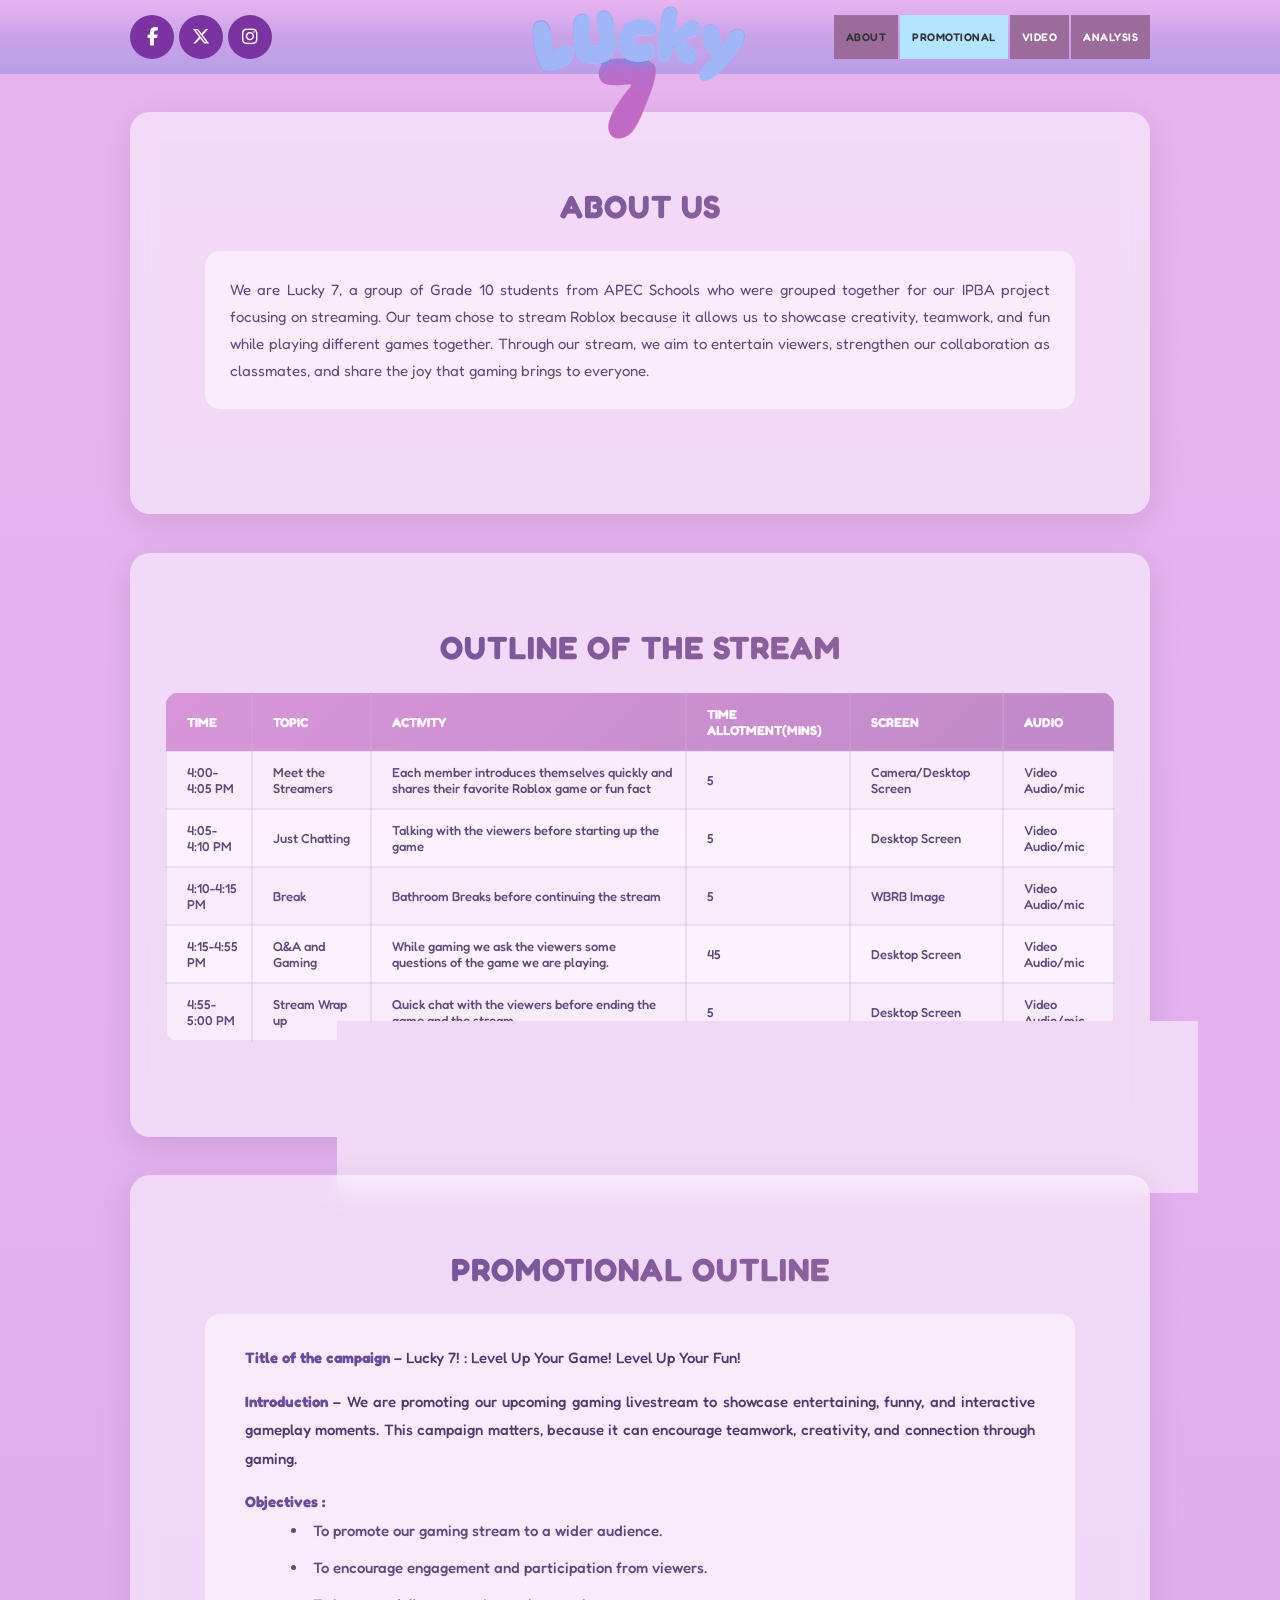
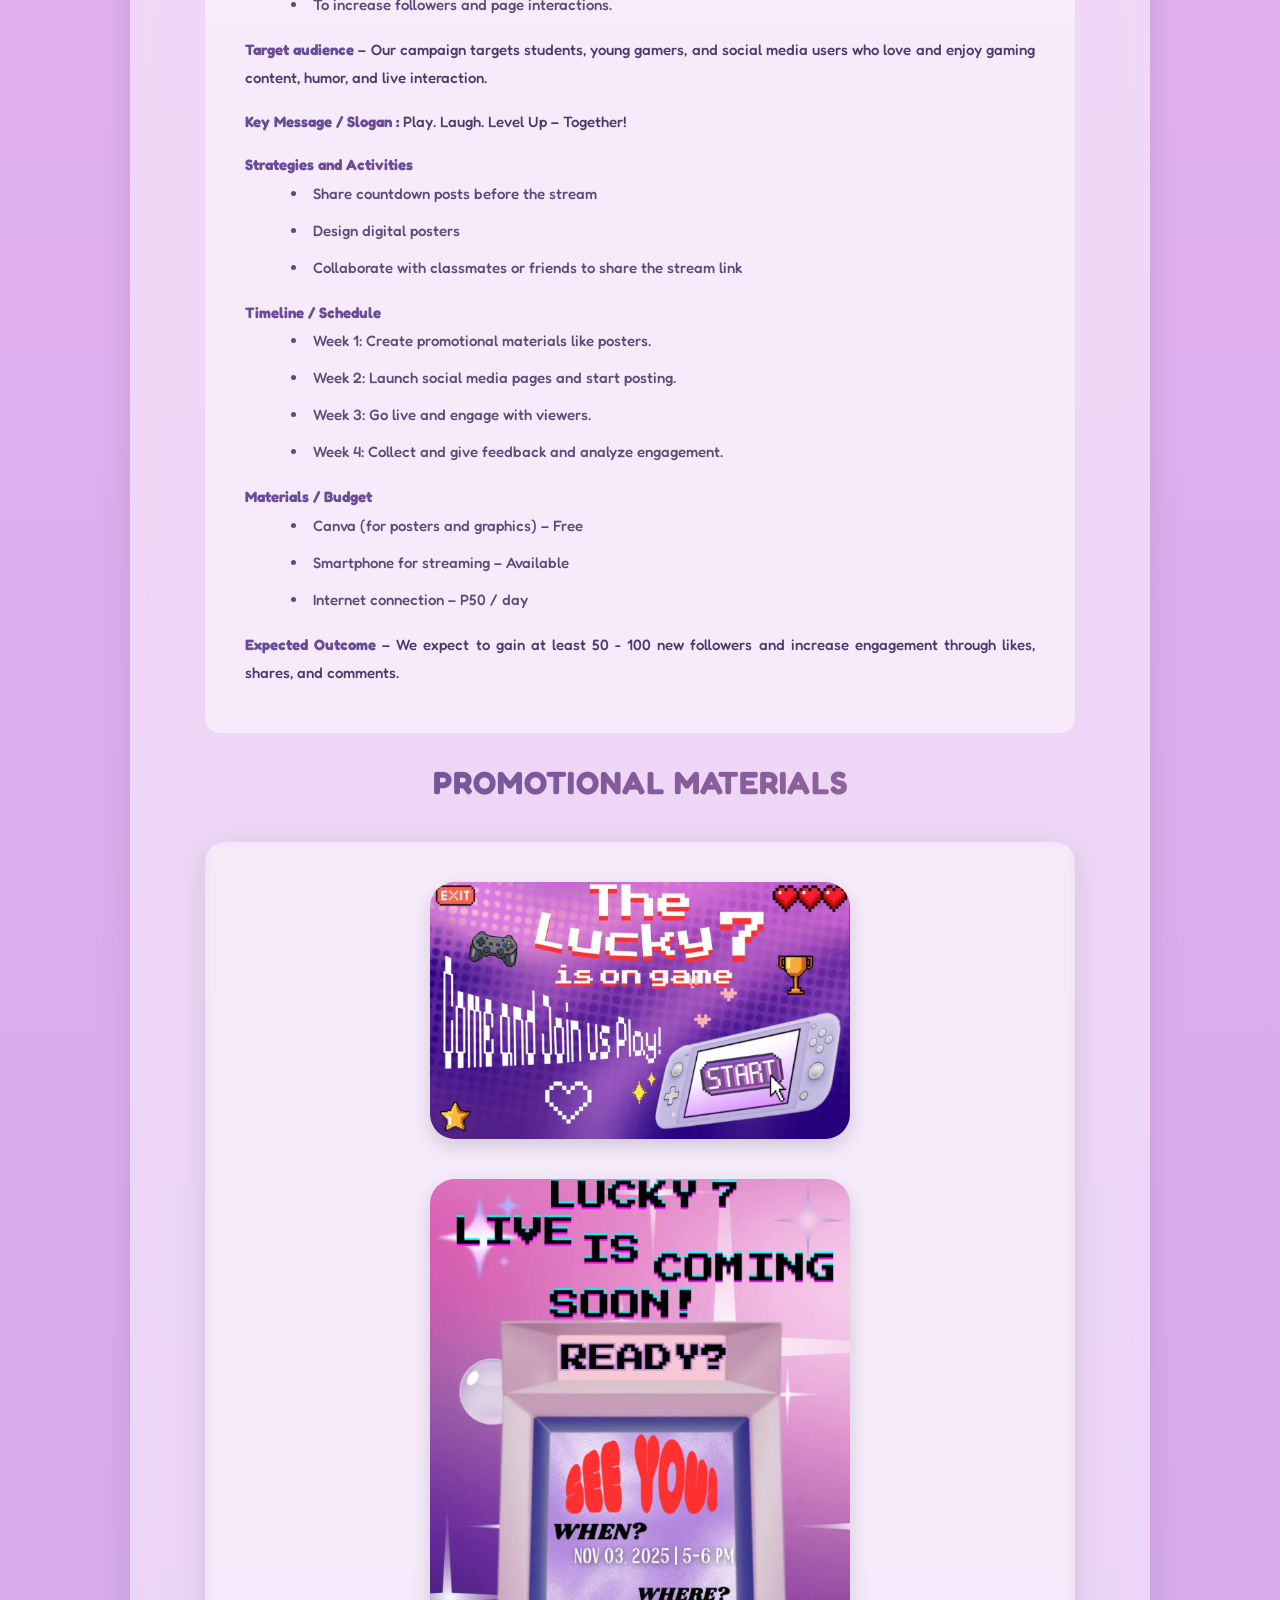
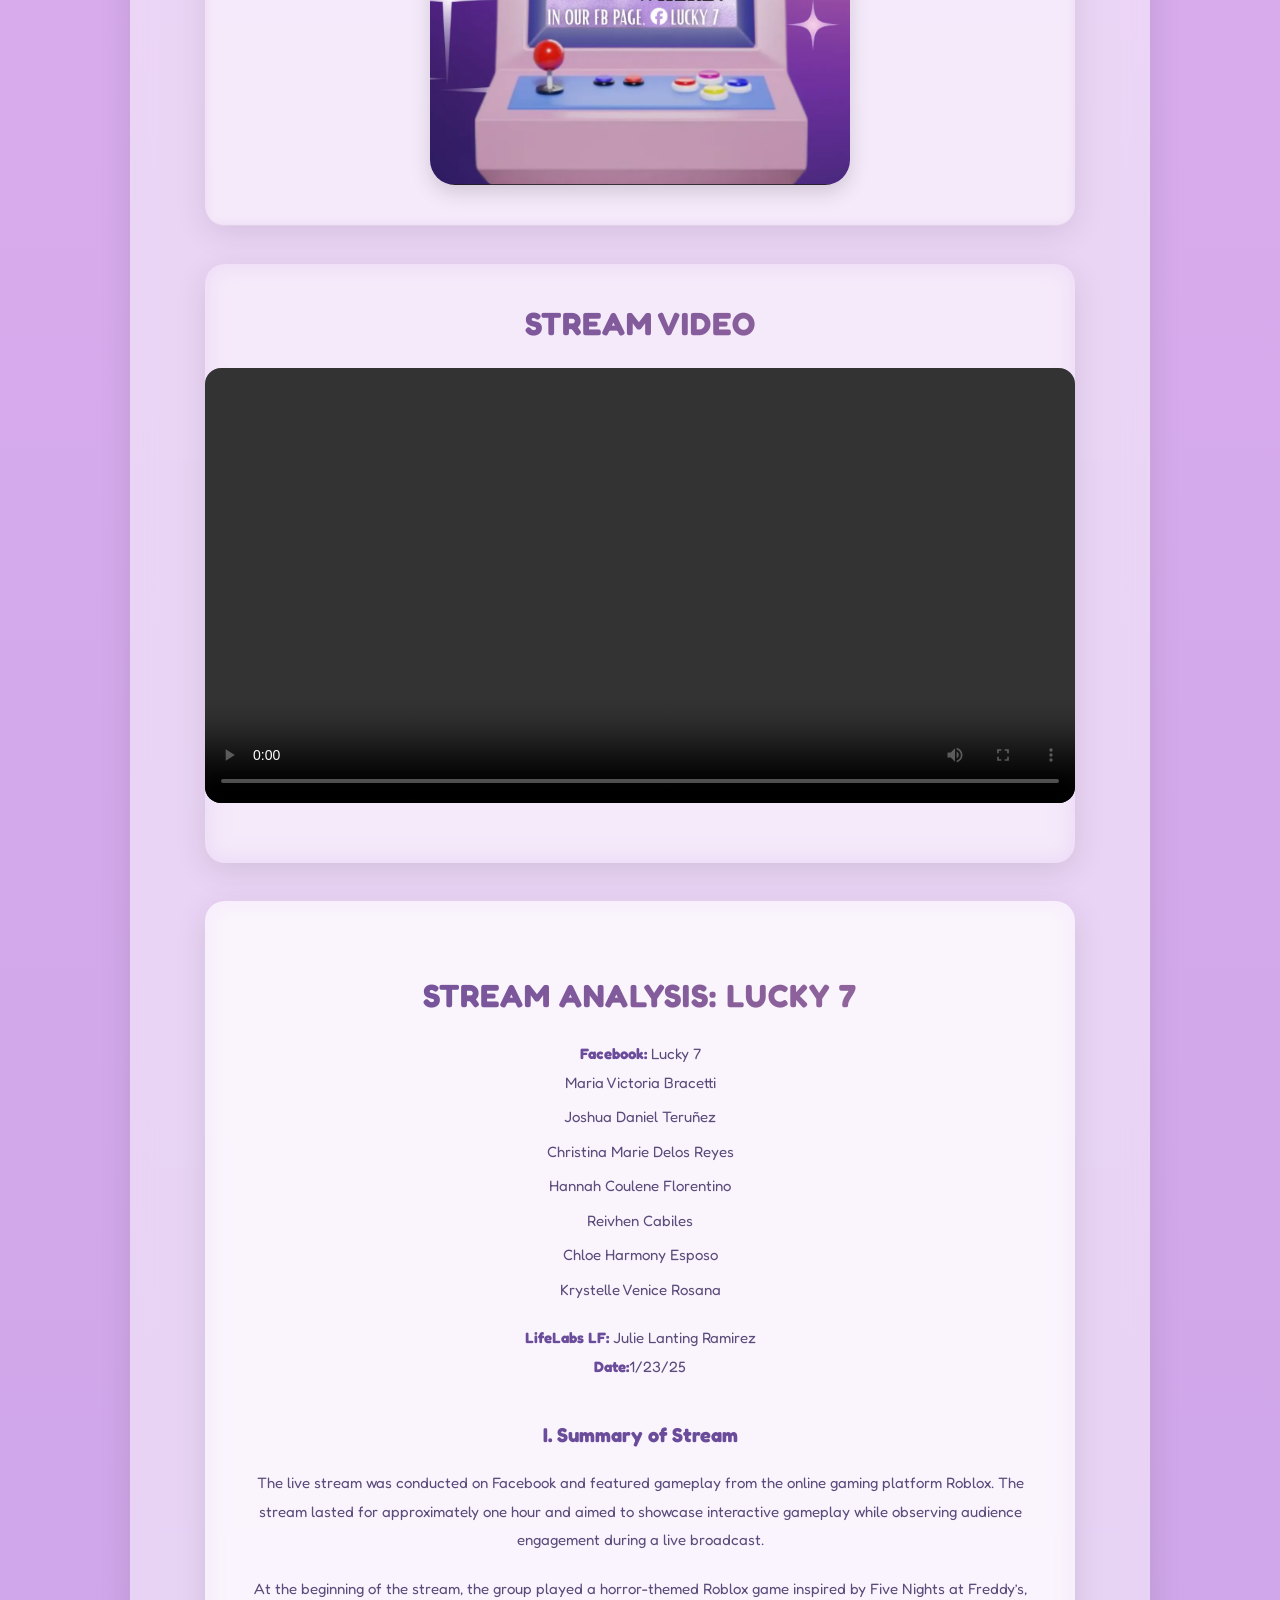
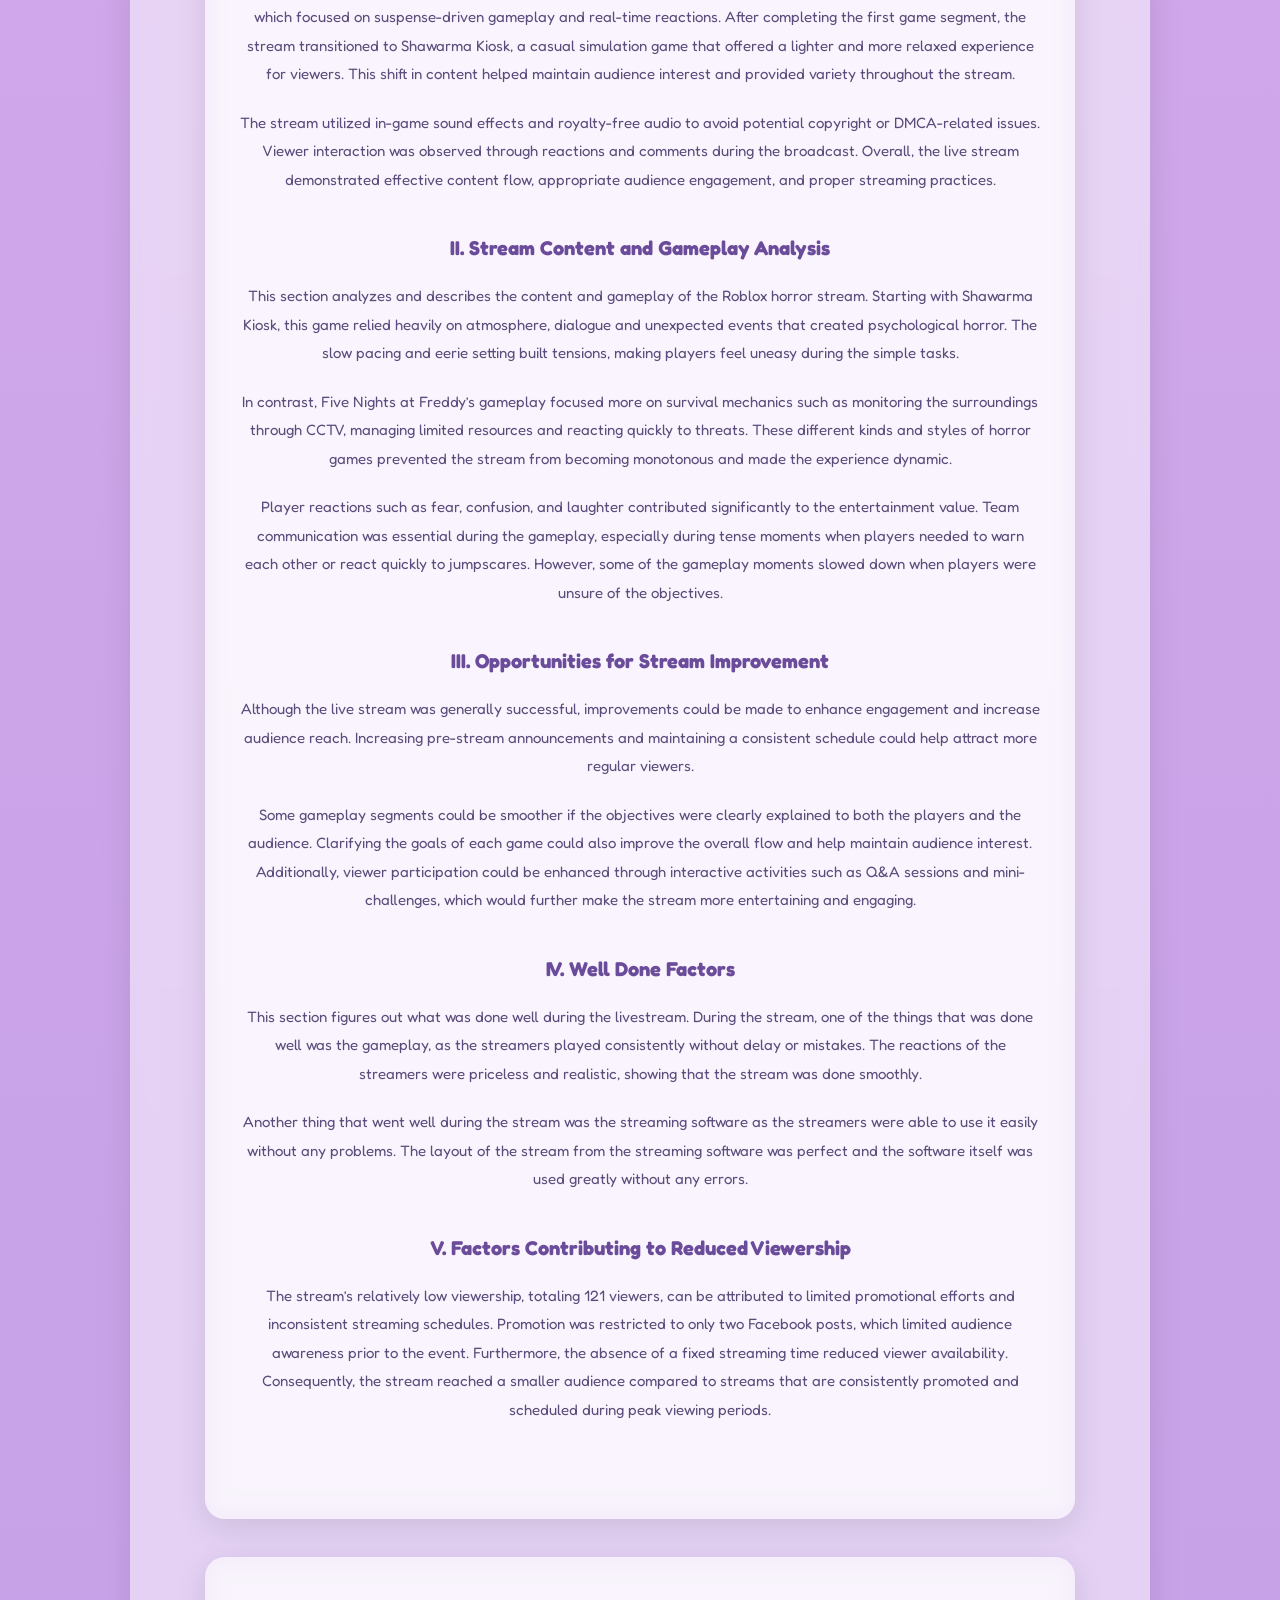
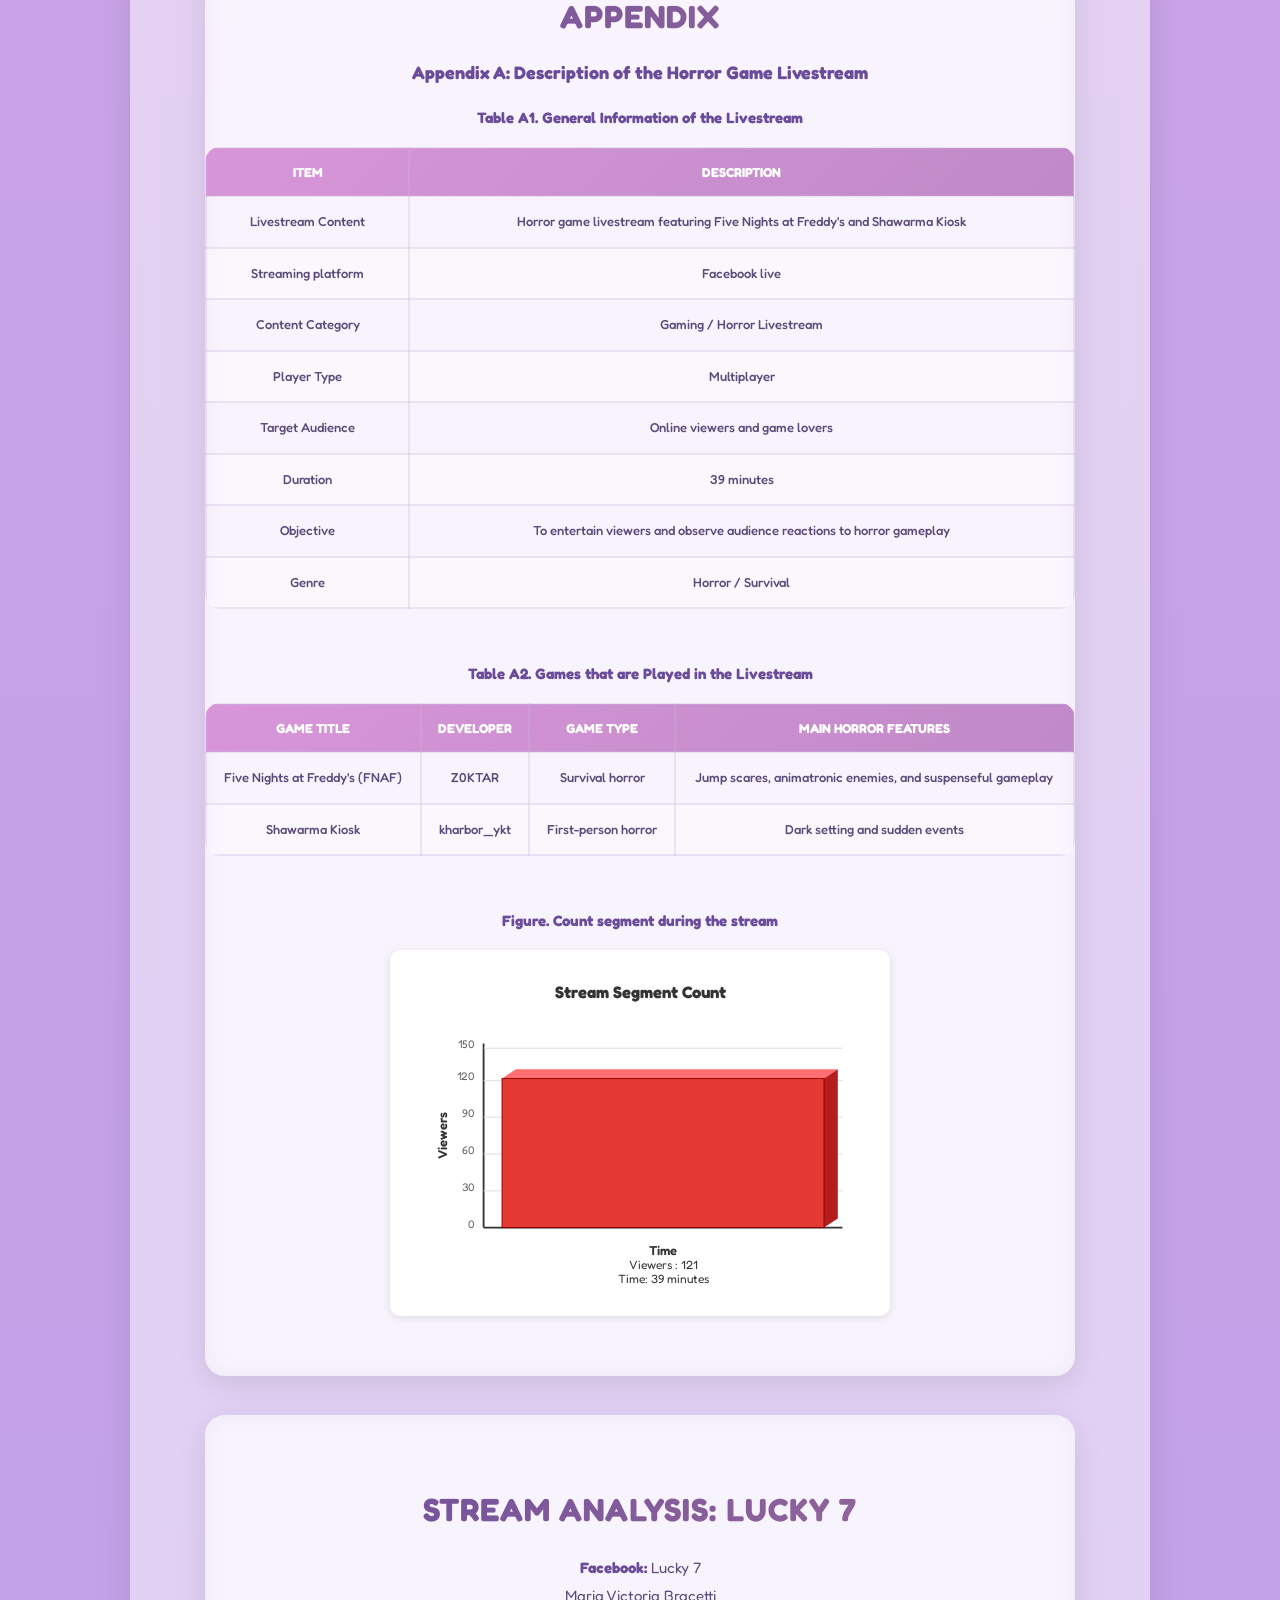
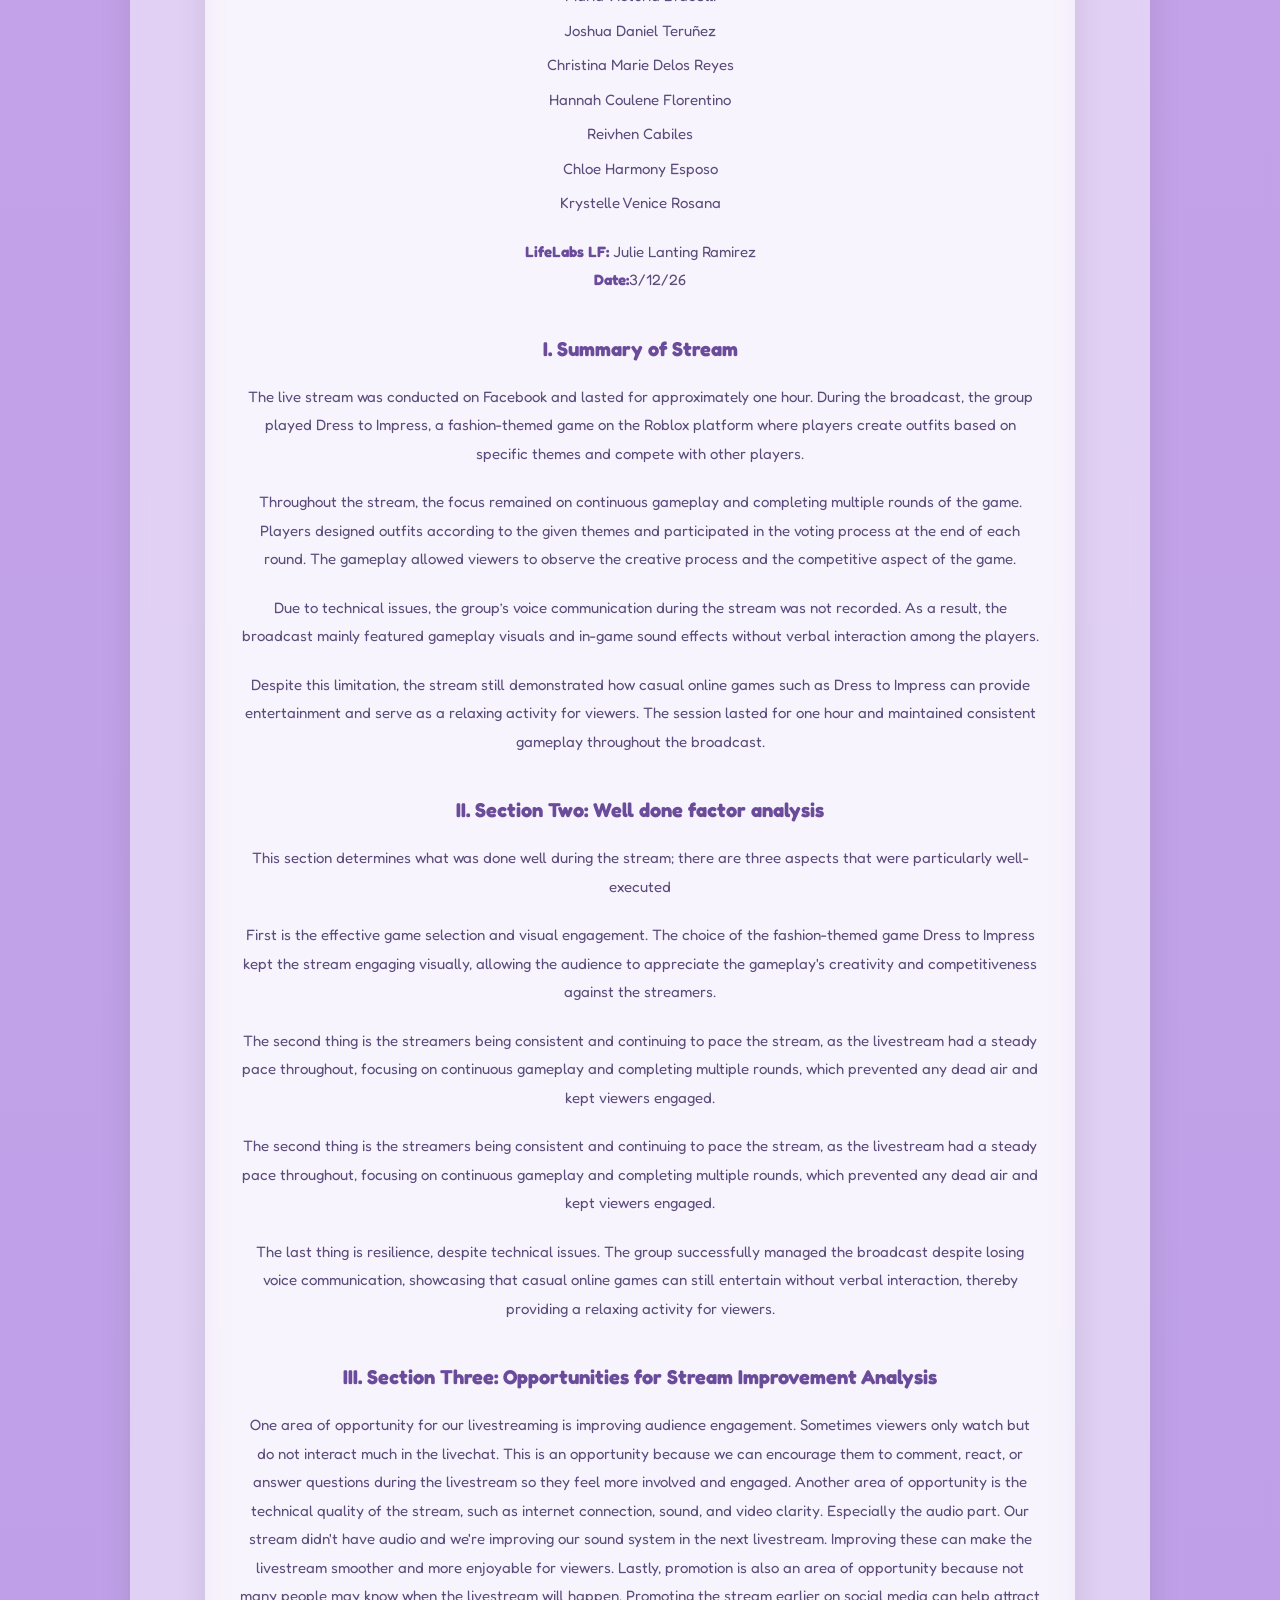
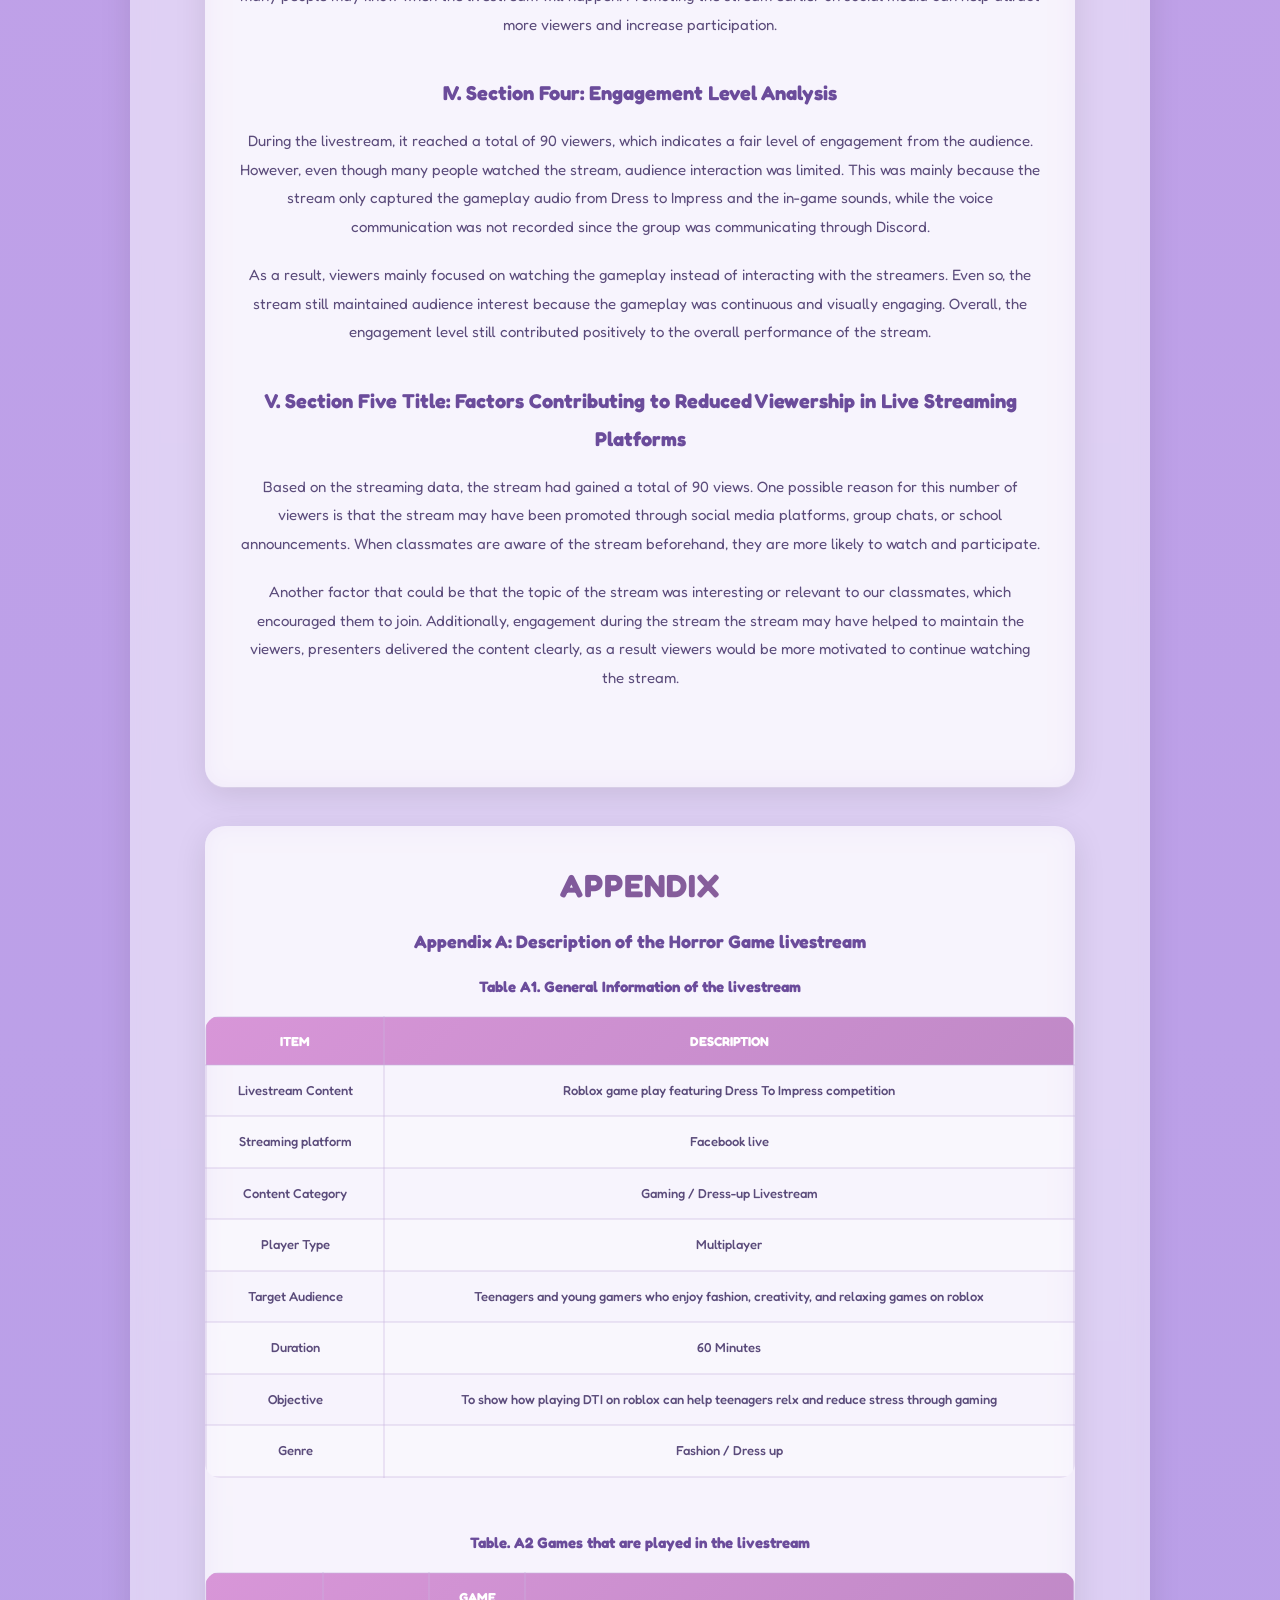
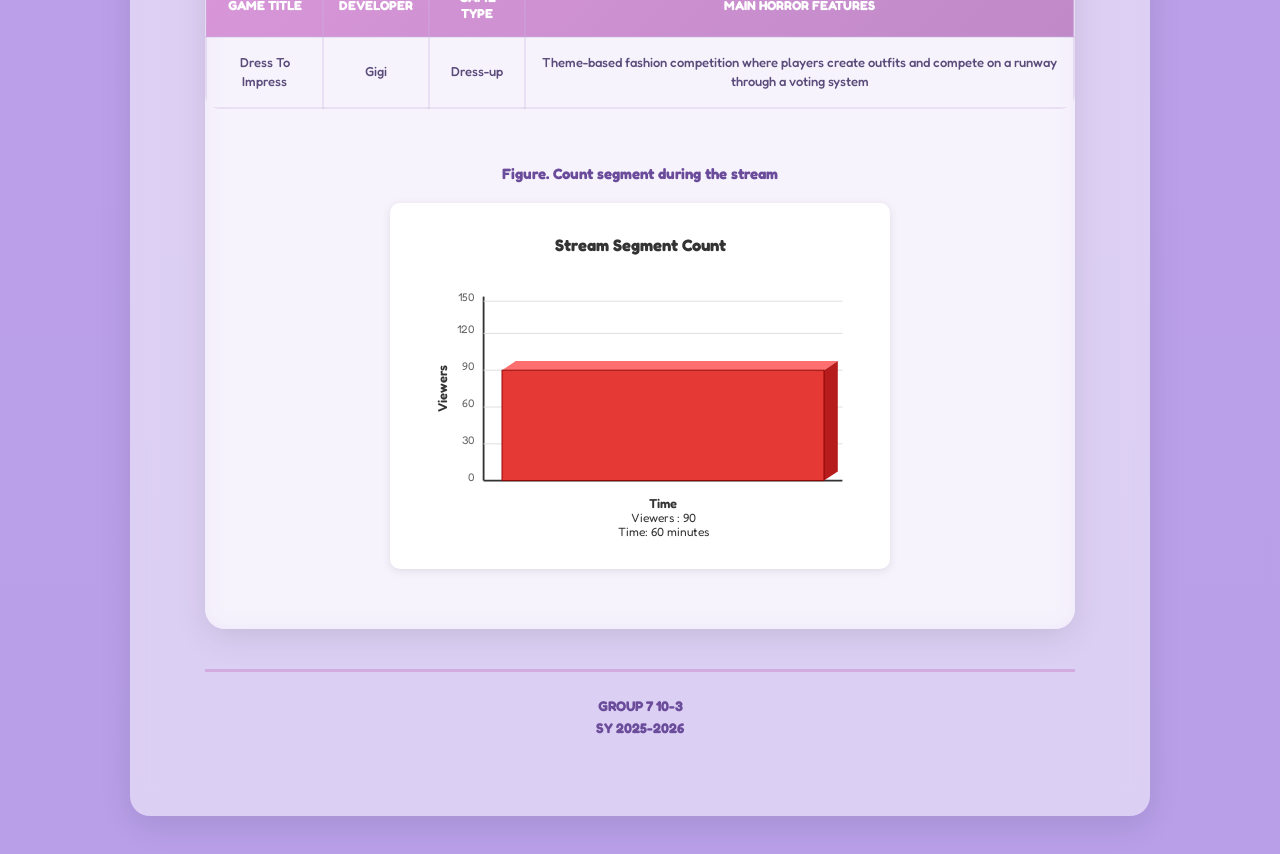
==== commit ce090398: "03/15/23 fix everything" ====
--- a/index.html
+++ b/index.html
@@ -7,10 +7,9 @@
     <title>Lucky 7 - Roblox Gaming Stream</title>
     <link rel="stylesheet" href="style.css">
     <!-- Font Awesome for social icons -->
-    <link rel="stylesheet" href="https://cdnjs.cloudflare.com/ajax/libs/font-awesome/6.4.0/css/all.min.css">
+    <link rel="stylesheet" href="https://cdnjs.cloudflare.com/ajax/libs/font-awesome/6.4.2/css/all.min.css">
     <!-- Google Fonts -->
     <link href="https://fonts.googleapis.com/css2?family=DynaPuff:wght@700&display=swap" rel="stylesheet">
-    <link rel="stylesheet" href="https://cdnjs.cloudflare.com/ajax/libs/font-awesome/6.4.2/css/all.min.css" />
 
 
     <link href="https://fonts.googleapis.com/css2?family=Fredoka:wght@400;600;700&display=swap" rel="stylesheet">
@@ -220,7 +219,7 @@
                 <section id="video" class="video-section">
                     <h2 class="section-title">STREAM VIDEO</h2>
                     <div class="video-container">
-                        <video controls preload="metadata" width="100%">
+                        <video controls preload="metadata" style="width:100%;height:auto;max-width:100%">
                             <source src="videos/stream.mp4" type="video/mp4">
                             Your browser does not support HTML5 video.
                         </video>
@@ -394,7 +393,7 @@
                         </table>
                     </div>
 
-                    <h4 class="appendix-table-title">Time & Viewers</h4>
+                    <h4 class="appendix-table-title">Figure. Count segment during the stream</h4>
                     <div class="viewer-chart">
                         <svg viewBox="0 0 500 350" class="chart-svg">
                             <!-- Define gradient for 3D effect -->
@@ -418,7 +417,7 @@
                             </defs>
 
                             <!-- Chart Title -->
-                            <text x="250" y="30" text-anchor="middle" class="chart-title">Time & Viewers</text>
+                            <text x="250" y="30" text-anchor="middle" class="chart-title">Stream Segment Count</text>
 
                             <!-- Y-axis (Viewers) -->
                             <line x1="80" y1="80" x2="80" y2="280" stroke="#333" stroke-width="2" />
@@ -465,6 +464,303 @@
                         </svg>
                     </div>
                 </section>
+
+
+
+                <!--DUPLICATE SECTION FOR MARCH--><!--DUPLICATE SECTION FOR MARCH--><!--DUPLICATE SECTION FOR MARCH-->
+                <!--DUPLICATE SECTION FOR MARCH--><!--DUPLICATE SECTION FOR MARCH--><!--DUPLICATE SECTION FOR MARCH-->
+                <!--DUPLICATE SECTION FOR MARCH--><!--DUPLICATE SECTION FOR MARCH--><!--DUPLICATE SECTION FOR MARCH-->
+
+                <!-- STREAM ANALYSIS SECTION -->
+                <section id="analysis" class="analysis-section">
+                    <div class="content-center">
+                        <h2 class="section-title">STREAM ANALYSIS: LUCKY 7</h2>
+                        <div class="analysis-content">
+
+
+                            <ul>
+                                <p><strong>Facebook:</strong> Lucky 7</p>
+                                <li>Maria Victoria Bracetti</li>
+                                <li>Joshua Daniel Teruñez</li>
+                                <li>Christina Marie Delos Reyes</li>
+                                <li>Hannah Coulene Florentino</li>
+                                <li>Reivhen Cabiles</li>
+                                <li>Chloe Harmony Esposo</li>
+                                <li>Krystelle Venice Rosana</li>
+                            </ul>
+
+                            <ul>
+                                <p><strong>LifeLabs LF:</strong> Julie Lanting Ramirez</p>
+                                <p><strong>Date:</strong>3/12/26</p>
+                            </ul>
+
+
+                            <h3 class="section-subtitle">I. Summary of Stream</h3>
+                            <p>The live stream was conducted on Facebook and lasted for approximately one hour. During
+                                the
+                                broadcast, the group played Dress to Impress, a fashion-themed game on the Roblox
+                                platform
+                                where players create outfits based on specific themes and compete with other players.
+                            </p>
+                            <p>Throughout the stream, the focus remained on continuous gameplay and completing multiple
+                                rounds of the game. Players designed outfits according to the given themes and
+                                participated in
+                                the voting process at the end of each round. The gameplay allowed viewers to observe the
+                                creative process and the competitive aspect of the game.
+                            </p>
+                            <p>Due to technical issues, the group’s voice communication during the stream was not
+                                recorded. As
+                                a result, the broadcast mainly featured gameplay visuals and in-game sound effects
+                                without
+                                verbal interaction among the players.
+                            </p>
+                            <P>Despite this limitation, the stream still demonstrated how casual online games such as
+                                Dress to
+                                Impress can provide entertainment and serve as a relaxing activity for viewers. The
+                                session
+                                lasted for one hour and maintained consistent gameplay throughout the broadcast.
+                            </P>
+                            <h3 class="section-subtitle">II. Section Two: Well done factor analysis</h3>
+                            <p>This section determines what was done well during the stream; there are three aspects
+                                that were
+                                particularly well-executed</p>
+                            <p>First is the effective game selection and visual engagement. The choice of the
+                                fashion-themed
+                                game Dress to Impress kept the stream engaging visually, allowing the audience to
+                                appreciate the
+                                gameplay's creativity and competitiveness against the streamers.
+                            </p>
+                            <p>The second thing is the streamers being consistent and continuing to pace the stream, as
+                                the
+                                livestream had a steady pace throughout, focusing on continuous gameplay and completing
+                                multiple rounds, which prevented any dead air and kept viewers engaged.</p>
+                            <p>The second thing is the streamers being consistent and continuing to pace the stream, as
+                                the
+                                livestream had a steady pace throughout, focusing on continuous gameplay and completing
+                                multiple rounds, which prevented any dead air and kept viewers engaged.</p>
+                            <p>The last thing is resilience, despite technical issues. The group successfully managed
+                                the
+                                broadcast despite losing voice communication, showcasing that casual online games can
+                                still
+                                entertain without verbal interaction, thereby providing a relaxing activity for viewers.
+                            </p>
+
+
+                            <h3 class="section-subtitle">III. Section Three: Opportunities for Stream Improvement
+                                Analysis</h3>
+                            <p>One area of opportunity for our livestreaming is improving audience engagement.
+                                Sometimes viewers only watch but do not interact much in the livechat. This is an
+                                opportunity because we can encourage them to comment, react, or answer questions
+                                during the livestream so they feel more involved and engaged. Another area of
+                                opportunity is the technical quality of the stream, such as internet connection, sound,
+                                and
+                                video clarity. Especially the audio part. Our stream didn't have audio and we're
+                                improving
+                                our sound system in the next livestream. Improving these can make the livestream
+                                smoother and more enjoyable for viewers. Lastly, promotion is also an area of
+                                opportunity because not many people may know when the livestream will happen.
+                                Promoting the stream earlier on social media can help attract more viewers and increase
+                                participation.</p>
+
+
+
+                            <h3 class="section-subtitle">IV. Section Four: Engagement Level Analysis</h3>
+                            <p>During the livestream, it reached a total of 90 viewers, which indicates a fair level of
+                                engagement from the audience. However, even though many people watched the stream,
+                                audience interaction was limited. This was mainly because the stream only captured the
+                                gameplay audio from Dress to Impress and the in-game sounds, while the voice
+                                communication was not recorded since the group was communicating through Discord.</p>
+                            <p>As a result, viewers mainly focused on watching the gameplay instead of interacting with
+                                the streamers. Even so, the stream still maintained audience interest because the
+                                gameplay was continuous and visually engaging. Overall, the engagement level still
+                                contributed positively to the overall performance of the stream.</p>
+
+
+                            <h3 class="section-subtitle">V. Section Five Title: Factors Contributing to Reduced
+                                Viewership in Live
+                                Streaming Platforms</h3>
+                            <p>Based on the streaming data, the stream had gained a total of 90 views. One possible
+                                reason for
+                                this number of viewers is that the stream may have been promoted through social media
+                                platforms, group chats, or school announcements. When classmates are aware of the stream
+                                beforehand, they are more likely to watch and participate.</p>
+                            <p>Another factor that could be that the topic of the stream was interesting or relevant to
+                                our
+                                classmates, which encouraged them to join. Additionally, engagement during the stream
+                                the
+                                stream may have helped to maintain the viewers, presenters delivered the content
+                                clearly, as a
+                                result viewers would be more motivated to continue watching the stream.
+                            </p>
+                        </div>
+                    </div>
+                </section>
+
+                <!-- APPENDIX SECTION -->
+                <section class="appendix-section">
+                    <h2 class="section-title">APPENDIX</h2>
+
+                    <h3 class="appendix-subtitle">Appendix A: Description of the Horror Game livestream</h3>
+
+                    <h4 class="appendix-table-title">Table A1. General Information of the livestream</h4>
+                    <div class="appendix-table-container">
+                        <table class="appendix-table">
+                            <thead>
+                                <tr>
+                                    <th>Item</th>
+                                    <th>Description</th>
+                                </tr>
+                            </thead>
+                            <tbody>
+                                <tr>
+                                    <td>Livestream Content</td>
+                                    <td>Roblox game play featuring Dress To Impress
+                                        competition
+                                    </td>
+                                </tr>
+                                <tr>
+                                    <td>Streaming platform</td>
+                                    <td>Facebook live</td>
+                                </tr>
+                                <tr>
+                                    <td>Content Category</td>
+                                    <td>Gaming / Dress-up Livestream</td>
+                                </tr>
+                                <tr>
+                                    <td>Player Type</td>
+                                    <td>Multiplayer</td>
+                                </tr>
+                                <tr>
+                                    <td>Target Audience</td>
+                                    <td>Teenagers and young gamers who enjoy
+                                        fashion, creativity, and relaxing games on
+                                        roblox</td>
+                                </tr>
+                                <tr>
+                                    <td>Duration</td>
+                                    <td>60 Minutes
+                                    </td>
+                                </tr>
+                                <tr>
+                                    <td>Objective</td>
+                                    <td>To show how playing DTI on roblox can help
+                                        teenagers relx and reduce stress through
+                                        gaming
+                                    </td>
+                                </tr>
+                                <tr>
+                                    <td>Genre</td>
+                                    <td>Fashion / Dress up</td>
+                                </tr>
+                            </tbody>
+                        </table>
+                    </div>
+
+                    <h4 class="appendix-table-title">Table. A2 Games that are played in the livestream</h4>
+                    <div class="appendix-table-container">
+                        <table class="appendix-table">
+                            <thead>
+                                <tr>
+                                    <th>Game Title</th>
+                                    <th>Developer</th>
+                                    <th>Game Type</th>
+                                    <th>Main Horror Features</th>
+                                </tr>
+                            </thead>
+                            <tbody>
+                                <tr>
+                                    <td>Dress To Impress </td>
+                                    <td>Gigi</td>
+                                    <td>Dress-up</td>
+                                    <td>Theme-based fashion
+                                        competition where
+                                        players create outfits
+                                        and compete on a
+                                        runway through a
+                                        voting system</td>
+                                </tr>
+                            </tbody>
+                        </table>
+                    </div>
+
+                    <h4 class="appendix-table-title">Figure. Count segment during the stream
+</h4>
+                    <div class="viewer-chart">
+                        <svg viewBox="0 0 500 350" class="chart-svg">
+                            <!-- Define gradient for 3D effect -->
+                            <defs>
+                                <linearGradient id="barGradient" x1="0%" y1="0%" x2="100%" y2="0%">
+                                    <stop offset="0%" style="stop-color:#C62828;stop-opacity:1" />
+                                    <stop offset="50%" style="stop-color:#E53935;stop-opacity:1" />
+                                    <stop offset="100%" style="stop-color:#EF5350;stop-opacity:1" />
+                                </linearGradient>
+                                <filter id="shadow" x="-20%" y="-20%" width="140%" height="140%">
+                                    <feGaussianBlur in="SourceAlpha" stdDeviation="3" />
+                                    <feOffset dx="2" dy="3" result="offsetblur" />
+                                    <feComponentTransfer>
+                                        <feFuncA type="linear" slope="0.3" />
+                                    </feComponentTransfer>
+                                    <feMerge>
+                                        <feMergeNode />
+                                        <feMergeNode in="SourceGraphic" />
+                                    </feMerge>
+                                </filter>
+                            </defs>
+
+                            <!-- Chart Title -->
+                            <text x="250" y="30" text-anchor="middle" class="chart-title">Stream Segment Count</text>
+
+                            <!-- Y-axis (Viewers) -->
+                            <line x1="80" y1="80" x2="80" y2="280" stroke="#333" stroke-width="2" />
+                            <text x="40" y="180" text-anchor="middle" class="axis-label"
+                                transform="rotate(-90 40 180)">Viewers</text>
+
+                            <!-- Y-axis labels (0-150 scale) -->
+                            <text x="70" y="280" text-anchor="end" class="axis-tick">0</text>
+                            <text x="70" y="240" text-anchor="end" class="axis-tick">30</text>
+                            <text x="70" y="200" text-anchor="end" class="axis-tick">60</text>
+                            <text x="70" y="160" text-anchor="end" class="axis-tick">90</text>
+                            <text x="70" y="120" text-anchor="end" class="axis-tick">120</text>
+                            <text x="70" y="85" text-anchor="end" class="axis-tick">150</text>
+
+                            <!-- Grid lines -->
+                            <line x1="80" y1="280" x2="470" y2="280" stroke="#ddd" stroke-width="1" />
+                            <line x1="80" y1="240" x2="470" y2="240" stroke="#ddd" stroke-width="1" />
+                            <line x1="80" y1="200" x2="470" y2="200" stroke="#ddd" stroke-width="1" />
+                            <line x1="80" y1="160" x2="470" y2="160" stroke="#ddd" stroke-width="1" />
+                            <line x1="80" y1="120" x2="470" y2="120" stroke="#ddd" stroke-width="1" />
+                            <line x1="80" y1="85" x2="470" y2="85" stroke="#ddd" stroke-width="1" />
+
+                            <!-- X-axis (Time) -->
+                            <line x1="80" y1="280" x2="470" y2="280" stroke="#333" stroke-width="2" />
+                            <text x="275" y="310" text-anchor="middle" class="axis-label">Time</text>
+
+                            <!-- 3D Bar with visible top and side faces -->
+                            <!-- Main front face -->
+                            <rect x="100" y="160" width="350" height="120" fill="#E53935" class="chart-bar" />
+
+                            <!-- Top face (parallelogram for perspective) -->
+                            <polygon points="100,160 115,150 465,150 450,160" fill="#FF6F6F" class="bar-top" />
+
+                            <!-- Right side face -->
+                            <polygon points="450,160 465,150 465,270 450,280" fill="#B71C1C" class="bar-side" />
+
+                            <!-- Border for definition -->
+                            <rect x="100" y="160" width="350" height="120" fill="none" stroke="#8B0000"
+                                stroke-width="1" />
+
+                            <!-- Data label -->
+                            <text x="275" y="325" text-anchor="middle" class="data-label">Viewers : 90</text>
+                            <text x="275" y="340" text-anchor="middle" class="data-label">Time: 60 minutes</text>
+                        </svg>
+                    </div>
+                </section>
+
+
+
+
+
+
                 <div class="footer-info">
                     <p>GROUP 7 10-3</p>
                     <p>SY 2025-2026</p>
--- a/style.css
+++ b/style.css
@@ -1,42 +1,53 @@
-/* Reset and Base Styles */
+/* ============================================
+   RESET AND BASE STYLES
+   ============================================ */
 * {
     margin: 0;
     padding: 0;
     box-sizing: border-box;
 }
 
-/* Smooth Scroll */
+img, video, svg {
+    max-width: 100%;
+    height: auto;
+}
+
 html {
     scroll-behavior: smooth;
     width: 100%;
+    overflow-x: hidden;
 }
 
 body {
-     
     font-family: 'Fredoka', 'Comic Sans MS', cursive, sans-serif;
     background: linear-gradient(180deg, #E8B4F0 0%, #C9A3E8 50%, #B89FE8 100%);
-    min-height: 100vh;
+    min-height: 100dvh;
     color: #333;
     position: relative;
     overflow-x: hidden;
     width: 100%;
+    font-size: clamp(14px, 1.6vw, 16px);
 }
 
 .container {
     max-width: 1200px;
     margin: 0 auto;
-    padding: 0 20px;
+    padding: 0 clamp(15px, 3vw, 40px);
     position: relative;
     z-index: 1;
-}
-
-/* Header Styles */
+    width: 100%;
+}
+
+/* ============================================
+   HEADER STYLES
+   ============================================ */
 header {
-       font-family: 'Fredoka', 'Comic Sans MS', cursive, sans-serif;
+    font-family: 'Fredoka', 'Comic Sans MS', cursive, sans-serif;
     background: linear-gradient(180deg, #E8B4F0 0%, #C9A3E8 50%, #B89FE8 100%);
-    padding: 15px 0;
+    padding: clamp(10px, 2vw, 15px) 0;
     position: relative;
     z-index: 10;
+    width: 100%;
 }
 
 header .container {
@@ -44,6 +55,7 @@
     justify-content: space-between;
     align-items: center;
     flex-wrap: wrap;
+    gap: 10px;
 }
 
 /* === SOCIAL ICONS === */
@@ -51,30 +63,31 @@
     display: flex;
     justify-content: center;
     align-items: center;
-    gap: 10px; /* spacing between icons */
+    gap: clamp(6px, 1vw, 10px);
     margin-top: 15px;
 }
 
-/* Circle buttons */
 .social-icons .social {
-    background-color: #7A33A0; /* rich purple background */
-    color: white; /* icon color */
-    font-size: 18px;
-    width: 35px;
-    height: 35px;
+    background-color: #7A33A0;
+    color: white;
+    font-size: clamp(14px, 1.5vw, 18px);
+    width: clamp(40px, 5vw, 44px);
+    height: clamp(40px, 5vw, 44px);
+    min-width: 44px;
+    min-height: 44px;
     border-radius: 50%;
     display: flex;
     justify-content: center;
     align-items: center;
     text-decoration: none;
-}
-
-/* Hover effect */
+    -webkit-tap-highlight-color: transparent;
+    touch-action: manipulation;
+}
+
 .social-icons .social:hover {
-    background-color: #9c4bcc; /* lighter purple on hover */
+    background-color: #9c4bcc;
     box-shadow: 0 4px 10px rgba(122, 51, 160, 0.4);
 }
- 
 
 .social-icon {
     width: 32px;
@@ -93,7 +106,7 @@
     background: white;
 }
 
-/* Logo Section */
+/* === LOGO SECTION === */
 .logo-section {
     position: absolute;
     left: 50%;
@@ -102,19 +115,24 @@
     top: -10px;
 }
 
+.logo img {
+    max-width: 100%;
+    height: auto;
+}
+
 .logo-container {
     background: linear-gradient(135deg, #87CEEB 0%, #B8E0F6 100%);
     border-radius: 30px;
-    padding: 15px 40px;
+    padding: clamp(10px, 2vw, 15px) clamp(20px, 4vw, 40px);
     box-shadow: 0 8px 20px rgba(0, 0, 0, 0.2);
     position: relative;
 }
 
 .lucky-text {
-    font-size: 36px;
+    font-size: clamp(20px, 4vw, 36px);
     font-weight: 700;
     color: #87CEEB;
-    text-shadow: 
+    text-shadow:
         2px 2px 0px #5BA3C9,
         4px 4px 0px rgba(0, 0, 0, 0.1);
     font-family: 'Fredoka', cursive;
@@ -123,7 +141,7 @@
 }
 
 .lucky-number {
-    font-size: 72px;
+    font-size: clamp(36px, 8vw, 72px);
     font-weight: 700;
     background: linear-gradient(180deg, #FF69B4 0%, #FF1493 100%);
     -webkit-background-clip: text;
@@ -135,7 +153,7 @@
     line-height: 0.8;
 }
 
-/* Navigation */
+/* === NAVIGATION === */
 nav {
     margin-left: auto;
 }
@@ -145,18 +163,24 @@
     display: flex;
     gap: 0;
     margin: 0;
+    flex-wrap: wrap;
 }
 
 nav ul li a {
-    padding: 8px 18px;
+    padding: clamp(6px, 1vw, 8px) clamp(10px, 2vw, 18px);
     text-decoration: none;
     color: white;
     font-weight: 600;
-    display: block;
-    font-size: 13px;
+    display: flex;
+    align-items: center;
+    justify-content: center;
+    min-height: 44px;
+    font-size: clamp(10px, 1.3vw, 13px);
     letter-spacing: 0.5px;
     text-transform: uppercase;
     transition: all 0.3s ease;
+    -webkit-tap-highlight-color: transparent;
+    touch-action: manipulation;
 }
 
 nav ul li a.active,
@@ -170,26 +194,27 @@
 nav ul li:nth-child(3) a { background: #9B6B9B; }
 nav ul li:nth-child(4) a { background: #9B6B9B; }
 
-/* Main Content Layout */
+/* ============================================
+   MAIN CONTENT LAYOUT
+   ============================================ */
 main {
-    padding: 40px 20px;
+    padding: clamp(15px, 4vw, 40px) clamp(10px, 3vw, 20px);
     position: relative;
     z-index: 1;
     max-width: 100%;
     overflow-x: hidden;
 }
 
+/* === ABOUT SECTION === */
 .about-section {
     position: relative;
     z-index: 2;
-    padding-top: 40px;
     background: rgba(255, 255, 255, 0.5);
     backdrop-filter: blur(12px);
     border-radius: 20px;
     box-shadow: 0 8px 32px rgba(0, 0, 0, 0.1);
-    padding: 40px;
-    margin: 40px 0;
-    box-sizing: border-box;
+    padding: clamp(20px, 4vw, 40px);
+    margin: clamp(15px, 3vw, 40px) 0;
     max-width: 100%;
 }
 
@@ -198,17 +223,16 @@
     box-shadow: 0 12px 40px rgba(107, 76, 155, 0.2);
 }
 
-/* Stream Outline Section */
+/* === STREAM OUTLINE SECTION === */
 .stream-outline-section {
     position: relative;
     z-index: 2;
-    padding: 40px 0;
-    margin: 40px 0;
+    padding: clamp(20px, 4vw, 40px) 0;
+    margin: clamp(15px, 3vw, 40px) 0;
     background: rgba(255, 255, 255, 0.5);
     backdrop-filter: blur(12px);
     border-radius: 20px;
     box-shadow: 0 8px 32px rgba(0, 0, 0, 0.1);
-    box-sizing: border-box;
     max-width: 100%;
 }
 
@@ -216,42 +240,40 @@
     transform: translateY(-5px);
     box-shadow: 0 12px 40px rgba(107, 76, 155, 0.2);
 }
-
- 
 
 .content-center {
     background: transparent;
     backdrop-filter: none;
     border-radius: 0;
-    padding: 35px;
+    padding: clamp(15px, 3vw, 35px);
     box-shadow: none;
     position: relative;
-    z-index: 6; /* slightly above characters */
-}
-
-/* Section Titles */
+    z-index: 6;
+}
+
+/* === SECTION TITLES === */
 .section-title {
-    font-size: 32px;
+    font-size: clamp(18px, 3.5vw, 32px);
     font-weight: 700;
     background: linear-gradient(135deg, #6B4C9B 0%, #9B6B9B 100%);
     -webkit-background-clip: text;
     -webkit-text-fill-color: transparent;
     background-clip: text;
     text-align: center;
-    margin-bottom: 25px;
+    margin-bottom: clamp(15px, 2.5vw, 25px);
     font-family: 'Fredoka', cursive;
     text-transform: uppercase;
     letter-spacing: 1px;
 }
 
-/* About Text */
+/* === ABOUT TEXT === */
 .about-text {
-    font-size: 15px;
+    font-size: clamp(13px, 1.5vw, 15px);
     line-height: 1.8;
     color: #5B4C7B;
     text-align: justify;
     margin-bottom: 30px;
-    padding: 25px;
+    padding: clamp(15px, 3vw, 25px);
     background: rgba(255, 255, 255, 0.5);
     border-radius: 15px;
     font-weight: 400;
@@ -262,13 +284,15 @@
     transform: scale(1.01);
 }
 
-/* Table Styles */
+/* ============================================
+   TABLE STYLES
+   ============================================ */
 .table-container {
     overflow-x: auto;
+    -webkit-overflow-scrolling: touch;
     margin: 20px 0;
     border-radius: 15px;
     max-width: 100%;
-    box-sizing: border-box;
 }
 
 .stream-schedule {
@@ -277,6 +301,7 @@
     background: rgba(255, 255, 255, 0.5);
     border-radius: 15px;
     overflow: hidden;
+    min-width: 500px;
 }
 
 .stream-schedule thead {
@@ -286,19 +311,18 @@
 
 .stream-schedule th,
 .stream-schedule td {
-    padding: 12px 12px 12px 20px;
+    padding: clamp(6px, 1.5vw, 12px) clamp(6px, 1.5vw, 12px) clamp(6px, 1.5vw, 12px) clamp(8px, 2vw, 20px);
     text-align: left;
     border: 2px solid rgba(200, 180, 220, 0.3);
+    font-size: clamp(10px, 1.3vw, 13px);
 }
 
 .stream-schedule th {
     font-weight: 700;
-    font-size: 13px;
     text-transform: uppercase;
 }
 
 .stream-schedule td {
-    font-size: 13px;
     color: #5B4C7B;
     font-weight: 500;
 }
@@ -312,14 +336,16 @@
     box-shadow: 0 4px 15px rgba(107, 76, 155, 0.15);
 }
 
-/* === Match Promotional Outline Style to About Text === */
+/* ============================================
+   PROMOTIONAL CONTENT
+   ============================================ */
 .promotional-content {
-    font-size: 15px;
+    font-size: clamp(13px, 1.5vw, 15px);
     line-height: 1.9;
     color: #5B4C7B;
     text-align: justify;
     margin-bottom: 30px;
-    padding: 30px 40px;
+    padding: clamp(15px, 3vw, 30px) clamp(15px, 4vw, 40px);
     background: rgba(255, 255, 255, 0.5);
     border-radius: 15px;
     font-weight: 400;
@@ -330,12 +356,10 @@
     transform: scale(1.01);
 }
 
-
-/* Text styling for better readability */
 .promotional-content p,
 .promotional-content li {
-  color: #4b3b6e;
-  font-weight: 500;
+    color: #4b3b6e;
+    font-weight: 500;
 }
 
 .promotional-content p {
@@ -343,14 +367,14 @@
 }
 
 .promotional-content strong {
-  color: #6B4C9B;
-  font-weight: 700;
+    color: #6B4C9B;
+    font-weight: 700;
 }
 
 .promotional-content ul,
 .promotional-content ol {
     padding-left: 0;
-    margin-left: 40px;
+    margin-left: clamp(15px, 4vw, 40px);
     margin-bottom: 18px;
 }
 
@@ -362,18 +386,49 @@
     line-height: 1.8;
 }
 
- 
-
- 
+/* ============================================
+   PROMO MATERIALS CARDS
+   ============================================ */
+.promo-materials {
+    display: flex;
+    flex-wrap: wrap;
+    justify-content: center;
+    align-items: center;
+    gap: clamp(20px, 4vw, 40px);
+    margin-top: clamp(20px, 4vw, 40px);
+    padding: clamp(20px, 4vw, 40px);
+    backdrop-filter: blur(6px);
+    border-radius: 20px;
+    box-shadow: 0 8px 32px rgba(0, 0, 0, 0.1);
+}
+
+.promo-card {
+    position: relative;
+    border-radius: 25px;
+    overflow: hidden;
+    box-shadow: 0 8px 20px rgba(0, 0, 0, 0.15);
+    background: linear-gradient(180deg, #d7b6f7, #f4ccf9);
+    max-width: min(420px, 100%);
+    width: 100%;
+    flex: 1 1 min(420px, 100%);
+}
+
+.promo-card img {
+    width: 100%;
+    height: auto;
+    object-fit: cover;
+    display: block;
+    border-radius: 20px;
+}
 
 .promo-card:hover {
     transform: translateY(-8px);
-}
-
-
- 
-
-/* Footer Info */
+    box-shadow: 0 15px 35px rgba(136, 90, 255, 0.4);
+}
+
+/* ============================================
+   FOOTER INFO
+   ============================================ */
 .footer-info {
     text-align: center;
     margin-top: 40px;
@@ -384,11 +439,13 @@
 .footer-info p {
     font-weight: 700;
     color: #6B4C9B;
-    font-size: 14px;
+    font-size: clamp(12px, 1.4vw, 14px);
     margin: 5px 0;
 }
 
-/* ---------- Background Characters Behind Text ---------- */
+/* ============================================
+   BACKGROUND CHARACTERS
+   ============================================ */
 .background-characters {
     position: relative;
     z-index: 2;
@@ -404,155 +461,15 @@
     opacity: 1;
     pointer-events: none;
     z-index: 1;
-    filter: drop-shadow(0 0 8px rgba(0,0,0,0.1));
-}
-
-/* Make all inner content stay above background characters */
+    filter: drop-shadow(0 0 8px rgba(0, 0, 0, 0.1));
+}
+
 .background-characters > * {
     position: relative;
     z-index: 5;
 }
 
-/* RESPONSIVE DESIGN */
-@media (max-width: 968px) {
-    .about-section {
-        position: relative;
-        display: block;
-        grid-template-columns: 1fr;
-    }
-
-     .character-left,
-    .character-right {
-        display: block;
-        position: absolute;
-        opacity: 10;          /* ✅ full visibility */
-        z-index: 1;          /* sits behind text */
-        width: 140px;
-        height: auto;
-    }
-
-    /* Place both characters side-by-side near top behind text */
-   .character-left {
-    left: -400px; /* push both farther */
-}
-
-
-
-    .character-right {
-        left: 45%; /* roughly beside left one */
-        top: 40px;
-    }
-
-    /* remove glass background from content-center */
-      .content-center {
-        background: none;
-        box-shadow: none;
-        backdrop-filter: none;
-        padding: 0;
-        position: relative;
-        z-index: 5;          /* ✅ keeps text above images */
-    }
-
-    header .container {
-        flex-direction: column;
-        text-align: center;
-    }
-
-    .logo-section {
-        position: relative;
-        left: 0;
-        transform: none;
-        margin: 15px 0;
-    }
-
-    nav {
-        margin: 10px auto 0;
-    }
-
-    nav ul {
-        justify-content: center;
-        flex-wrap: wrap;
-    }
-
-    .lucky-text {
-        font-size: 32px;
-    }
-
-    .lucky-number {
-        font-size: 60px;
-    }
-
-    .background-characters::before,
-    .background-characters::after {
-        opacity: 0.2;
-    }
-
-    .background-characters::before {
-        left: -90px;
-        width: 320px;
-        height: 560px;
-        top: 40px;
-    }
-
-    .background-characters::after {
-        right: -50px;
-        width: 240px;
-        height: 360px;
-        bottom: 30px;
-    }
-}
-
-@media (max-width: 600px) {
-    .section-title {
-        font-size: 24px;
-    }
-
-    .stream-schedule {
-        font-size: 11px;
-    }
-
-    .stream-schedule th,
-    .stream-schedule td {
-        padding: 8px;
-    }
-
-    nav ul li a {
-        padding: 8px 12px;
-        font-size: 11px;
-    }
-
-    .content-center {
-        padding: 20px;
-    }
-
-    .logo-container {
-        padding: 12px 30px;
-    }
-
-    .lucky-text {
-        font-size: 28px;
-    }
-
-    .lucky-number {
-        font-size: 50px;
-    }
-
-    /* hide background characters on very small screens */
-    .background-characters::before,
-    .background-characters::after {
-        display: none;
-    }
-}
-
-/* Make the yellow cup character smaller */
-.character-left img {
-    width: 200px;    /* adjust this number: 100–140 works well */
-    height: auto;
-}
-
-  
- 
- /* === FLOATING CHARACTERS (Positioned Beside the Section) === */
+/* === FLOATING CHARACTERS === */
 .character-left,
 .character1,
 .character-right,
@@ -562,20 +479,14 @@
     animation: floatUpDown 6s ease-in-out infinite;
 }
 
-/* Left-side pair */
-.character-left {/*push away yyyyyyyyyyyyyyyyyyyyyy*/
-    left: -400px; 
+.character-left {
+    left: -400px;
     top: 160px;
     display: flex;
     flex-direction: column;
     gap: 25px;
 }
 
- 
-
- 
-
-/* Right-side pair */
 .character-right {
     right: -400px;
     top: 160px;
@@ -584,182 +495,62 @@
     gap: 25px;
 }
 
- 
-
- 
-
-
-
-/* === NEW CHARACTER 3 (under Character 2) === */
 .character3 {
-    right: -400px;  /* same horizontal alignment */
-    top: 930px;     /* 👈 lower value = appears under character2 */
-}
-
-
-
- 
-
- .character-left img,
+    right: -400px;
+    top: 930px;
+}
+
+.character-left img,
 .character-right img,
 .character3 img,
 .character1 img {
-    width: 220px;   /* choose any size you like */
+    width: clamp(120px, 15vw, 220px);
     height: auto;
-}/*size of the image character/
-
-
-/* Floating animation */
+    max-width: 100%;
+}
+
+.character-left img {
+    width: clamp(100px, 12vw, 150px);
+}
+
+.character-left img:nth-child(2) {
+    width: clamp(140px, 16vw, 240px);
+    height: auto;
+}
+
+.character1 {
+    position: absolute;
+    left: -450px;
+    top: 630px;
+    z-index: 2;
+    animation: floatUpDown 6s ease-in-out infinite;
+}
+
+.character1 img {
+    width: clamp(140px, 16vw, 240px);
+    height: auto;
+}
+
 @keyframes floatUpDown {
     0% { transform: translateY(0); }
     50% { transform: translateY(-15px); }
     100% { transform: translateY(0); }
 }
 
-/* Responsive adjustments */
-@media (max-width: 900px) {
-    .character-left,
-    .character-right,
-    .character3 {
-        position: relative;
-        left: 0;
-        right: 0;
-        top: 0;
-        flex-direction: row;
-        justify-content: center;
-        margin-bottom: 20px;
-        gap: 15px;
-    }
-
-    .character-left img,
-    .character-right img,
-    .character3 img {
-        width: 100px;
-    }
-}
-
-.character-left img {
-    width: 150px;
-}
-
- /* Make Character 1 (the yellow cup) bigger */
-.character-left img:nth-child(2) {
-    width: 240px;  /* 👈 increase for bigger size (try 240–260px) */
-    height: auto;
-    
-}
-
-/* === CHARACTER 1 (independent, like character3) === */
-.character1 {
-    position: absolute;
-    left: -450px;   /* 👈 push it beside the section */
-    top: 630px;     /* 👈 controls vertical position */
-    z-index: 2;
-    animation: floatUpDown 6s ease-in-out infinite;
-}
-
-.character1 img {
-    width: 240px;   /* 👈 size of Character 1 */
-    height: auto;
-}
-
-
-/*card designnnnnnnnnnnnnnnnnnnnnnnnnnn -------------------------------------------------*/
- /* === PROMOTIONAL MATERIALS SECTION === */
-.promo-materials {
-    display: flex;
-    flex-wrap: wrap;
-    justify-content: center;
-    align-items: center;
-    gap: 40px;
-    margin-top: 40px;
-    padding: 40px;
-    backdrop-filter: blur(6px);
-    border-radius: 20px;
-    box-shadow: 0 8px 32px rgba(0, 0, 0, 0.1);
-}
-
-
-
-/* Each promo card container */
-.promo-card {
-    position: relative;
-    border-radius: 25px;
-    overflow: hidden;
-    box-shadow: 0 8px 20px rgba(0, 0, 0, 0.15);
-    background: linear-gradient(180deg, #d7b6f7, #f4ccf9);
-    max-width: 420px;
-    width: 100%;
-}
-
-/* Image style */
-.promo-card img {
-    width: 100%;
-    height: 100%;
-    object-fit: cover;
-    display: block;
-    border-radius: 20px;
-}
-
-/* Hover effect */
-.promo-card:hover img {
-}
-
-.promo-card:hover {
-    box-shadow: 0 15px 35px rgba(136, 90, 255, 0.4);
-}
-
- 
-
-/* === FORCE DESKTOP CHARACTERS CLOSER TO CENTER === */
-@media (min-width: 769px) {
-  .character-left {
-    left: -180px !important; /* moved closer to be visible */
-    top: 160px !important;
-  }
-
-  .character1 {
-    left: -180px !important; /* closer to text */
-    top: 630px !important;
-  }
-
-  .character-right {
-    right: -180px !important; /* moved closer to be visible */
-    top: 160px !important;
-  }
-
-  .character2 {
-    right: -180px !important;
-    top: 580px !important;
-  }
-
-  .character3 {
-    right: -180px !important;
-    top: 930px !important;
-  }
-
-
-
-
-
-
-}
-
-
-
-/* --- Appendix section styling --- */
+/* ============================================
+   APPENDIX SECTION
+   ============================================ */
 .appendix-section {
     position: relative;
     z-index: 2;
-    padding: 40px 0;
-    margin: 40px 0;
+    padding: clamp(20px, 4vw, 40px) 0;
+    margin: clamp(15px, 3vw, 40px) 0;
     background: rgba(255, 255, 255, 0.5);
     backdrop-filter: blur(12px);
     border-radius: 20px;
     box-shadow: 0 8px 32px rgba(0, 0, 0, 0.1);
     display: block !important;
     visibility: visible !important;
-    box-sizing: border-box;
     max-width: 100%;
 }
 
@@ -769,7 +560,7 @@
 }
 
 .appendix-subtitle {
-    font-size: 18px;
+    font-size: clamp(14px, 2vw, 18px);
     font-weight: 700;
     color: #6B4C9B;
     margin: 20px 0 15px;
@@ -777,18 +568,17 @@
 }
 
 .appendix-table-title {
-    font-size: 15px;
+    font-size: clamp(12px, 1.6vw, 15px);
     font-weight: 700;
     color: #6B4C9B;
     margin: 25px 0 10px;
     text-align: center;
 }
 
-/* Appendix table container for responsive scrolling */
 .appendix-table-container {
     overflow-x: auto;
+    -webkit-overflow-scrolling: touch;
     margin: 20px 0;
-    -webkit-overflow-scrolling: touch;
 }
 
 .appendix-table {
@@ -800,7 +590,7 @@
     overflow: hidden;
     border: none !important;
     display: table !important;
-    min-width: 600px;
+    min-width: 400px;
 }
 
 .appendix-table * {
@@ -823,12 +613,12 @@
 
 .appendix-table th,
 .appendix-table td {
-    padding: 15px !important;
+    padding: clamp(8px, 1.5vw, 15px) !important;
     text-align: center !important;
     vertical-align: middle !important;
     border: 2px solid rgba(200, 180, 220, 0.3) !important;
     border-style: solid !important;
-    font-size: 13px !important;
+    font-size: clamp(11px, 1.3vw, 13px) !important;
     display: table-cell !important;
 }
 
@@ -854,10 +644,13 @@
     box-shadow: 0 4px 15px rgba(107, 76, 155, 0.15);
 }
 
+/* ============================================
+   VIEWER CHART (SVG)
+   ============================================ */
 .viewer-chart {
-    max-width: 500px;
+    max-width: min(500px, 100%);
     margin: 20px auto;
-    padding: 20px;
+    padding: clamp(10px, 2vw, 20px);
     background: white;
     border-radius: 10px;
     box-shadow: 0 2px 8px rgba(0, 0, 0, 0.1);
@@ -888,21 +681,12 @@
     font-family: 'Fredoka', sans-serif;
 }
 
-.chart-bar {
-}
-
 .chart-bar:hover {
     fill: #C62828;
 }
 
-.bar-top {
-}
-
 .bar-top:hover {
     fill: #FF8A80;
-}
-
-.bar-side {
 }
 
 .bar-side:hover {
@@ -929,17 +713,18 @@
     margin: 5px 0;
 }
 
-/* --- Analysis section styling --- */
+/* ============================================
+   ANALYSIS SECTION
+   ============================================ */
 .analysis-section {
     position: relative;
     z-index: 2;
-    padding: 40px 0;
-    margin: 40px 0;
+    padding: clamp(20px, 4vw, 40px) 0;
+    margin: clamp(15px, 3vw, 40px) 0;
     background: rgba(255, 255, 255, 0.5);
     backdrop-filter: blur(12px);
     border-radius: 20px;
     box-shadow: 0 8px 32px rgba(0, 0, 0, 0.1);
-    box-sizing: border-box;
     max-width: 100%;
 }
 
@@ -952,14 +737,14 @@
     background: transparent;
     backdrop-filter: none;
     border-radius: 0;
-    padding: 35px;
+    padding: clamp(15px, 3vw, 35px);
     box-shadow: none;
     position: relative;
     z-index: 6;
 }
 
 .analysis-section .analysis-content {
-    font-size: 15px;
+    font-size: clamp(13px, 1.5vw, 15px);
     line-height: 1.9;
     color: #5B4C7B;
     text-align: center;
@@ -981,7 +766,7 @@
 }
 
 .analysis-section .section-subtitle {
-    font-size: 20px;
+    font-size: clamp(16px, 2.2vw, 20px);
     font-weight: 700;
     color: #6B4C9B;
     margin: 35px 0 15px;
@@ -998,19 +783,21 @@
     color: #5B4C7B;
 }
 
-/* --- Video section styling --- */
+/* ============================================
+   VIDEO SECTION
+   ============================================ */
 .video-section {
     position: relative;
     z-index: 2;
-    padding: 40px 0;
-    margin: 40px 0;
+    padding: clamp(20px, 4vw, 40px) 0;
+    margin: clamp(15px, 3vw, 40px) 0;
     backdrop-filter: blur(12px);
     border-radius: 20px;
     box-shadow: 0 8px 32px rgba(0, 0, 0, 0.1);
 }
 
 .video-section .video-container {
-    max-width: 900px;
+    max-width: min(900px, 100%);
     margin: 20px auto;
     border-radius: 16px;
     overflow: hidden;
@@ -1024,93 +811,21 @@
     display: block;
     width: 100%;
     height: auto;
+    max-height: 80vh;
     border-radius: 0;
 }
 
-/* === MOBILE VIEW: Promotional content matches About text === */
-@media (max-width: 767px) {
-
-  /* Match .about-text look */
-  .promotional-content {
-    font-size: 15px;
-    line-height: 1.8;
-    color: #5B4C7B;
-    text-align: justify;
-    margin-bottom: 10px;
-    padding: 20px;
-    border-radius: 15px;
-    font-weight: 400;
-    backdrop-filter: none; /* remove blur to exactly match */
-    box-shadow: none;
-  }
-
-  .promotional-content p {
-    margin-bottom: 12px;
-  }
-
-  .promotional-content ul,
-  .promotional-content ol {
-    margin-left: 20px;
-    margin-bottom: 15px;
-    padding-left: 10px;
-  }
-
-  .promotional-content li {
-    margin-bottom: 0px;
-    padding-left: 5px;
-  }
-
-  /* Center and stack characters behind text */
-  .character-left,
-  .character1,
-  .character-right,
-  .character2,
-  .character3 {
-    position: absolute !important;
-    left: 50% !important;
-    transform: translateX(-50%) !important;
-    z-index: 1 !important;
-    opacity: 0.7;
-  }
-
-/* Closer vertical stacking (centered but not overlapping) */
-.character-left { top: 0; }
-.character1 { top: 250px; }     /* moved up */
-.character-right { top: 280px; } /* closer */
-.character2 { top: 710px; }      /* closer */
-.character3 {
-  top: 940px;                    /* closer, aligned with center */
-  left: 50% !important;
-  right: auto !important;
-  transform: translateX(-50%) !important;
-  z-index: 1 !important;
-  opacity: 0.8;
-}
-
-  /* Character image size */
-  .character-left img,
-  .character1 img,
-  .character-right img,
-  .character2 img,
-  .character3 img {
-    width: 180px !important;
-    height: auto;
-  }
-
-  /* Keep text above characters */
-  .content-center {
-    position: relative;
-    z-index: 5;
-  }
-}
-
-/* Back to Top Button */
+/* ============================================
+   BACK TO TOP BUTTON
+   ============================================ */
 .back-to-top {
     position: fixed;
-    bottom: 30px;
-    right: 30px;
+    bottom: clamp(15px, 3vw, 30px);
+    right: clamp(15px, 3vw, 30px);
     width: 50px;
     height: 50px;
+    min-width: 44px;
+    min-height: 44px;
     background: linear-gradient(135deg, #87CEEB 0%, #4FC3F7 100%);
     color: white;
     border: none;
@@ -1125,6 +840,8 @@
     opacity: 0;
     transition: all 0.3s ease;
     transform: scale(0.8);
+    -webkit-tap-highlight-color: transparent;
+    touch-action: manipulation;
 }
 
 .back-to-top.show {
@@ -1140,19 +857,77 @@
 }
 
 /* ============================================
-   RESPONSIVE MEDIA QUERIES - COMPLETE
-   ============================================ */
-
-/* Extra Small Devices - Small Phones Portrait (320px - 480px) */
-@media (max-width: 480px) and (orientation: portrait) {
-    body {
-        overflow-x: hidden;
-    }
-
+   RESPONSIVE: 320px (Extra Small Phones)
+   ============================================ */
+@media (max-width: 320px) {
     .container {
-        padding: 0 15px;
-    }
-
+        padding: 0 10px;
+    }
+
+    header .container {
+        flex-direction: column;
+        align-items: center;
+        gap: 8px;
+    }
+
+    .social-icons {
+        order: 1;
+        margin-top: 5px;
+    }
+
+    .logo-section {
+        order: 2;
+        position: relative;
+        left: 0;
+        transform: none;
+        margin: 8px 0;
+    }
+
+    nav {
+        order: 3;
+        width: 100%;
+        margin: 5px 0 0;
+    }
+
+    nav ul {
+        justify-content: center;
+        flex-wrap: wrap;
+        gap: 2px;
+    }
+
+    nav ul li a {
+        padding: 8px 6px;
+        font-size: 9px;
+        min-height: 44px;
+    }
+
+    .about-section,
+    .stream-outline-section,
+    .analysis-section,
+    .appendix-section {
+        padding: 15px 8px;
+        margin: 12px 0;
+        border-radius: 12px;
+    }
+
+    .content-center {
+        padding: 10px;
+    }
+
+    .promo-materials {
+        padding: 15px;
+        gap: 15px;
+    }
+
+    main {
+        padding: 15px 8px;
+    }
+}
+
+/* ============================================
+   RESPONSIVE: up to 480px (Small Phones)
+   ============================================ */
+@media (max-width: 480px) {
     header .container {
         flex-direction: column;
         align-items: center;
@@ -1183,30 +958,27 @@
         flex-wrap: wrap;
     }
 
-    .section-title {
-        font-size: 20px;
-        margin-bottom: 15px;
-    }
-
-    .video-section {
-        padding: 20px 0;
-        margin: 20px 0;
-        min-height: auto;
-    }
-
-    .video-section .video-container {
-        margin: 10px auto;
-        max-height: 300px;
-    }
-
-    .video-section .video-container video {
-        max-height: 300px;
-        object-fit: contain;
-    }
-
-    .about-text, .promotional-content {
-        font-size: 13px;
-        padding: 18px;
+    nav ul li a {
+        padding: 8px 10px;
+        font-size: 10px;
+        min-height: 44px;
+    }
+
+    .about-section,
+    .stream-outline-section,
+    .analysis-section,
+    .appendix-section {
+        padding: 20px 10px;
+        margin: 15px 0;
+    }
+
+    .content-center {
+        padding: 12px;
+    }
+
+    .about-text,
+    .promotional-content {
+        padding: 15px;
         line-height: 1.7;
     }
 
@@ -1231,118 +1003,348 @@
         margin-top: 10px;
     }
 
-    .back-to-top {
-        left: auto;
-        right: 20px;
-        transform: scale(0.8);
-    }
-
-    .back-to-top.show {
-        transform: scale(1);
-    }
-
-    .back-to-top:hover {
-        transform: scale(1.1);
-    }
-
-    .stream-schedule {
-        font-size: 10px;
-    }
-
-    .stream-schedule th,
-    .stream-schedule td {
-        padding: 6px;
+    .promo-materials {
+        padding: 15px;
+        gap: 15px;
+    }
+
+    .promo-card {
+        flex: 1 1 100%;
+    }
+
+    main {
+        padding: 20px 10px;
+    }
+
+    /* Hide characters on small screens */
+    .character-left,
+    .character1,
+    .character-right,
+    .character3 {
+        display: none;
+    }
+
+    .background-characters::before,
+    .background-characters::after {
+        display: none;
+    }
+}
+
+/* ============================================
+   RESPONSIVE: 481px - 768px (Large Phones / Small Tablets)
+   ============================================ */
+@media (min-width: 481px) and (max-width: 768px) {
+    header .container {
+        flex-direction: column;
+        align-items: center;
+        gap: 10px;
+    }
+
+    .social-icons {
+        order: 1;
+        margin-top: 10px;
+    }
+
+    .logo-section {
+        order: 2;
+        position: relative;
+        left: 0;
+        transform: none;
+        margin: 10px 0;
+    }
+
+    nav {
+        order: 3;
+        width: 100%;
+        margin: 10px auto 0;
+    }
+
+    nav ul {
+        justify-content: center;
+        flex-wrap: wrap;
     }
 
     nav ul li a {
-        padding: 6px 8px;
-        font-size: 10px;
+        padding: 8px 12px;
+        font-size: 12px;
+        min-height: 44px;
+    }
+
+    .about-section,
+    .stream-outline-section,
+    .analysis-section,
+    .appendix-section {
+        padding: 30px 15px;
+        margin: 20px 0;
     }
 
     .content-center {
-        padding: 15px;
-    }
-
-    .logo-container {
-        padding: 10px 20px;
-    }
-
-    .lucky-text {
-        font-size: 24px;
-    }
-
-    .lucky-number {
-        font-size: 42px;
-    }
-
-    .about-section, .stream-outline-section, .analysis-section, .appendix-section {
-        padding: 20px 10px;
-        margin: 20px 0;
+        padding: 20px;
+    }
+
+    .about-text,
+    .promotional-content {
+        padding: 20px;
     }
 
     .promo-materials {
-        padding: 20px;
-        gap: 20px;
-    }
-
-    .back-to-top {
-        width: 45px;
-        height: 45px;
-        bottom: 20px;
-        right: 20px;
-        font-size: 18px;
+        padding: 25px;
+        gap: 25px;
+    }
+
+    main {
+        padding: 25px 15px;
+    }
+
+    /* Hide characters */
+    .character-left,
+    .character1,
+    .character-right,
+    .character3 {
+        display: none;
+    }
+
+    .background-characters::before,
+    .background-characters::after {
+        display: none;
+    }
+}
+
+/* ============================================
+   RESPONSIVE: 769px - 1024px (Tablets)
+   ============================================ */
+@media (min-width: 769px) and (max-width: 1024px) {
+    header .container {
+        flex-direction: column;
+        align-items: center;
+        gap: 12px;
+    }
+
+    .social-icons {
+        order: 1;
+        margin-top: 10px;
+    }
+
+    .logo-section {
+        order: 2;
+        position: relative;
+        left: 0;
+        transform: none;
+        margin: 10px 0;
+    }
+
+    nav {
+        order: 3;
+        width: 100%;
+        margin: 10px 0 0;
+    }
+
+    nav ul {
+        justify-content: center;
+        flex-wrap: wrap;
+        gap: 3px;
+    }
+
+    nav ul li a {
+        padding: 8px 14px;
+        font-size: 11px;
+        min-height: 44px;
+    }
+
+    .container {
+        padding: 0 clamp(20px, 4vw, 40px);
+    }
+
+    main {
+        padding: 30px 15px;
+    }
+
+    .about-text,
+    .promotional-content {
+        padding: 22px 28px;
+    }
+
+    .about-section,
+    .stream-outline-section,
+    .analysis-section,
+    .appendix-section {
+        padding: 30px 25px;
+        margin: 25px 0;
+    }
+
+    .content-center {
+        padding: 25px;
+    }
+
+    /* Hide characters on tablets */
+    .character-left,
+    .character1,
+    .character-right,
+    .character3 {
+        display: none !important;
+    }
+
+    .background-characters::before,
+    .background-characters::after {
+        display: none;
+    }
+}
+
+/* ============================================
+   RESPONSIVE: 1025px - 1280px (Small Desktops / Laptops)
+   ============================================ */
+@media (min-width: 1025px) and (max-width: 1280px) {
+    header .container {
+        flex-wrap: nowrap;
+        gap: 12px;
+        justify-content: space-between;
+        align-items: center;
+    }
+
+    .social-icons {
+        gap: 5px;
+        margin-top: 0;
+        flex-shrink: 0;
+    }
+
+    .logo-section {
+        flex-shrink: 0;
+    }
+
+    nav {
+        margin-left: auto;
+        flex-shrink: 0;
+    }
+
+    nav ul {
+        gap: 2px;
+    }
+
+    nav ul li a {
+        padding: 8px 12px;
+        font-size: 11px;
+        min-height: 44px;
+    }
+
+    .container {
+        max-width: 1100px;
+        padding: 0 40px;
+    }
+
+    /* Hide characters on small desktops to prevent overflow */
+    .character-left,
+    .character1,
+    .character-right,
+    .character3 {
+        display: none !important;
+    }
+}
+
+/* ============================================
+   RESPONSIVE: 1281px+ (Large Desktops)
+   ============================================ */
+@media (min-width: 1281px) {
+    .container {
+        max-width: 1200px;
+        padding: 0 60px;
+    }
+
+    header .container {
+        flex-wrap: nowrap;
+        gap: 15px;
+        justify-content: space-between;
+        align-items: center;
+    }
+
+    .social-icons {
+        margin-top: 0;
+        flex-shrink: 0;
+    }
+
+    .logo-section {
+        flex-shrink: 0;
+    }
+
+    nav {
+        margin-left: auto;
+        flex-shrink: 0;
+    }
+
+    /* Characters visible only on large screens where there's room */
+    .character-left {
+        left: -180px !important;
+        top: 160px !important;
+    }
+
+    .character1 {
+        left: -180px !important;
+        top: 630px !important;
+    }
+
+    .character-right {
+        right: -180px !important;
+        top: 160px !important;
+    }
+
+    .character2 {
+        right: -180px !important;
+        top: 580px !important;
+    }
+
+    .character3 {
+        right: -180px !important;
+        top: 930px !important;
+    }
+
+    .promo-card {
+        max-width: 480px;
+    }
+}
+
+/* ============================================
+   RESPONSIVE: 1441px+ (Extra Large Desktops)
+   ============================================ */
+@media (min-width: 1441px) {
+    .container {
+        max-width: 1400px;
+        padding: 0 150px;
+    }
+
+    .character-left {
+        left: -100px !important;
+    }
+
+    .character1 {
+        left: -100px !important;
+        top: 630px !important;
+    }
+
+    .character-right {
+        right: -100px !important;
+    }
+
+    .character3 {
+        right: -100px !important;
     }
 
     .character-left img,
     .character1 img,
     .character-right img,
     .character3 img {
-        width: 120px !important;
-    }
-
-    .appendix-table th,
-    .appendix-table td {
-        padding: 8px !important;
-        font-size: 11px !important;
-    }
-
-    .viewer-chart {
-        padding: 10px;
-    }
-
-    .social-icons .social {
-        width: 30px;
-        height: 30px;
-        font-size: 14px;
-    }
-
-    header .container {
-        flex-direction: column;
-    }
-
-    .logo-section {
-        position: relative;
-        left: 0;
-        transform: none;
-    }
-
-    main {
-        padding: 30px 15px;
-    }
-}
-
-/* Extra Small Devices - Small Phones Landscape */
-@media (max-width: 767px) and (max-height: 480px) and (orientation: landscape) {
+        width: 240px !important;
+    }
+}
+
+/* ============================================
+   LANDSCAPE ORIENTATION - MOBILE
+   ============================================ */
+@media (orientation: landscape) and (max-height: 500px) {
     body {
         overflow-x: hidden;
     }
 
-    .container {
-        padding: 0 15px;
-    }
-
     header {
-        padding: 8px 0;
+        padding: 6px 0;
     }
 
     header .container {
@@ -1350,17 +1352,21 @@
         flex-wrap: nowrap;
         gap: 8px;
         align-items: center;
+        justify-content: space-between;
     }
 
     .social-icons {
         order: 1;
         margin-top: 0;
         gap: 4px;
+        flex-shrink: 0;
     }
 
     .social-icons .social {
-        width: 26px;
-        height: 26px;
+        min-width: 36px;
+        min-height: 36px;
+        width: 36px;
+        height: 36px;
         font-size: 12px;
     }
 
@@ -1370,23 +1376,21 @@
         left: 0;
         transform: none;
         margin: 0;
-    }
-
-    .logo-container {
-        padding: 6px 15px;
+        flex-shrink: 0;
     }
 
     .lucky-text {
-        font-size: 18px;
+        font-size: 16px;
     }
 
     .lucky-number {
-        font-size: 34px;
+        font-size: 30px;
     }
 
     nav {
         order: 3;
         margin: 0 0 0 auto;
+        flex-shrink: 0;
     }
 
     nav ul {
@@ -1394,225 +1398,90 @@
     }
 
     nav ul li a {
-        padding: 5px 8px;
+        padding: 6px 8px;
         font-size: 9px;
+        min-height: 36px;
     }
 
     main {
-        padding: 15px 10px;
-    }
-
-    .section-title {
-        font-size: 18px;
-        margin-bottom: 12px;
-    }
-
-    .about-text,
-    .promotional-content {
-        font-size: 12px;
-        padding: 12px 15px;
-        line-height: 1.5;
+        padding: 10px 10px;
     }
 
     .about-section,
     .stream-outline-section,
     .analysis-section,
     .appendix-section {
-        padding: 15px 12px;
-        margin: 15px 0;
+        padding: 15px 10px;
+        margin: 10px 0;
     }
 
     .content-center {
+        padding: 10px;
+    }
+
+    .about-text,
+    .promotional-content {
+        font-size: 12px;
         padding: 12px;
-    }
-
+        line-height: 1.5;
+    }
+
+    .video-section {
+        padding: 10px 0;
+        margin: 10px 0;
+    }
+
+    .video-section .video-container {
+        max-height: 50vh;
+    }
+
+    .video-section .video-container video {
+        max-height: 50vh;
+    }
+
+    .promo-materials {
+        gap: 15px;
+        padding: 15px;
+    }
+
+    /* Hide characters in landscape mobile */
     .character-left,
     .character1,
     .character-right,
     .character3 {
+        display: none !important;
+    }
+
+    .background-characters::before,
+    .background-characters::after {
         display: none;
     }
 
     .back-to-top {
-        width: 38px;
-        height: 38px;
-        bottom: 12px;
-        right: 12px;
+        width: 40px;
+        height: 40px;
+        bottom: 10px;
+        right: 10px;
         font-size: 14px;
     }
-
-    .video-section {
-        padding: 15px 0;
-        margin: 15px 0;
-    }
-
-    .video-section .video-container {
-        max-height: 200px;
-        margin: 8px auto;
-    }
-
-    .video-section .video-container video {
-        max-height: 200px;
-    }
-}
-
-/* Small Devices - Standard Phones Portrait (481px - 767px) */
-@media (min-width: 481px) and (max-width: 767px) and (orientation: portrait) {
-    .section-title {
-        font-size: 26px;
-    }
-
-    .video-section {
-        padding: 25px 0;
-        margin: 25px 0;
-        min-height: auto;
-    }
-
-    .video-section .video-container {
-        margin: 15px auto;
-        max-height: 350px;
-    }
-
-    .video-section .video-container video {
-        max-height: 350px;
-        object-fit: contain;
-    }
-
-    .about-text, .promotional-content {
-        font-size: 14px;
-        padding: 20px;
-    }
-
-    .promotional-content p {
-        margin-bottom: 12px;
-    }
-
-    .promotional-content ul,
-    .promotional-content ol {
-        margin-left: 18px;
-        margin-bottom: 14px;
-        padding-left: 10px;
-    }
-
-    .promotional-content li {
-        margin-bottom: 9px;
-        padding-left: 4px;
-    }
-
-    .back-to-top {
-        right: 30px;
-        bottom: 30px;
-        transform: scale(0.8);
-    }
-
-    .back-to-top.show {
-        transform: scale(1);
-    }
-
-    .back-to-top:hover {
-        transform: scale(1.1);
-    }
-
-    .stream-schedule {
-        font-size: 12px;
-    }
-
-    .stream-schedule th,
-    .stream-schedule td {
-        padding: 10px;
-    }
-
-    nav ul li a {
-        padding: 8px 12px;
-        font-size: 12px;
-    }
-
-    .content-center {
-        padding: 25px;
-    }
-
-    .lucky-text {
-        font-size: 30px;
-    }
-
-    .lucky-number {
-        font-size: 55px;
-    }
-
-    .about-section, .stream-outline-section, .analysis-section, .appendix-section {
-        padding: 30px 15px;
-        margin: 30px 0;
-    }
-
-    .promo-materials {
-        padding: 30px;
-        gap: 30px;
-    }
-
-    .back-to-top {
-        width: 48px;
-        height: 48px;
-        bottom: 30px;
-        right: 30px;
-    }
-
-    .character-left img,
-    .character1 img,
-    .character-right img,
-    .character3 img {
-        width: 150px !important;
-    }
-
-    header .container {
-        flex-direction: column;
-    }
-
-    .logo-section {
-        position: relative;
-        left: 0;
-        transform: none;
-        margin: 15px 0;
-    }
-
-    nav {
-        margin: 10px auto 0;
-    }
-
-    main {
-        padding: 30px 20px;
-    }
-}
-
-/* Small Devices - Standard Phones Landscape (481px - 767px) */
-@media (min-width: 481px) and (max-width: 767px) and (orientation: landscape) {
-    body {
-        overflow-x: hidden;
-    }
-
-    .container {
-        padding: 0 20px;
-    }
-
-    header {
-        padding: 10px 0;
-    }
-
+}
+
+/* ============================================
+   LANDSCAPE ORIENTATION - TABLET
+   ============================================ */
+@media (orientation: landscape) and (min-height: 501px) and (max-height: 800px) and (min-width: 768px) {
     header .container {
         flex-direction: row;
         flex-wrap: nowrap;
         gap: 12px;
+        align-items: center;
+        justify-content: space-between;
     }
 
     .social-icons {
         order: 1;
         margin-top: 0;
-        gap: 6px;
-    }
-
-    .social-icons .social {
-        width: 28px;
-        height: 28px;
-        font-size: 13px;
+        flex-shrink: 0;
     }
 
     .logo-section {
@@ -1621,683 +1490,41 @@
         left: 0;
         transform: none;
         margin: 0;
-    }
-
-    .logo-container {
-        padding: 8px 18px;
-    }
-
-    .lucky-text {
-        font-size: 22px;
-    }
-
-    .lucky-number {
-        font-size: 42px;
+        flex-shrink: 0;
     }
 
     nav {
         order: 3;
         margin: 0 0 0 auto;
-    }
-
-    nav ul {
-        gap: 2px;
-    }
-
-    nav ul li a {
-        padding: 6px 10px;
-        font-size: 10px;
-    }
-
-    main {
-        padding: 20px 15px;
-    }
-
-    .section-title {
-        font-size: 22px;
-    }
-
-    .about-text,
-    .promotional-content {
-        font-size: 13px;
-        padding: 16px 18px;
-        line-height: 1.6;
-    }
-
-    .about-section,
-    .stream-outline-section,
-    .analysis-section,
-    .appendix-section {
-        padding: 20px 15px;
-        margin: 20px 0;
-    }
-
-    .content-center {
-        padding: 18px;
-    }
-
-    .stream-schedule {
-        font-size: 11px;
-    }
-
-    .character-left,
-    .character1,
-    .character-right,
-    .character3 {
-        display: none;
-    }
-
-    .back-to-top {
-        width: 42px;
-        height: 42px;
-        bottom: 20px;
-        right: 20px;
-    }
-
-    .video-section .video-container {
-        max-height: 280px;
-    }
-
-    .video-section .video-container video {
-        max-height: 280px;
-    }
-}
-
-/* Mobile Devices - Landscape (max height 480px in landscape) */
-@media (max-height: 480px) and (orientation: landscape) {
-    body {
-        overflow-x: hidden;
-    }
-
-    .container {
-        padding: 0 20px;
-    }
-
-    header {
-        padding: 10px 0;
-    }
-
-    header .container {
-        flex-direction: row;
-        flex-wrap: nowrap;
-        gap: 10px;
-        align-items: center;
-        justify-content: center;
-        position: relative;
-    }
-
-    .social-icons {
-        order: 1;
-        margin-top: 0;
-        gap: 5px;
         flex-shrink: 0;
-        position: absolute;
-        left: 0;
-    }
-
-    .social-icons .social {
-        width: 28px;
-        height: 28px;
-        font-size: 14px;
-    }
-
-    .logo-section {
-        order: 2;
-        position: relative;
-        left: 0;
-        transform: none;
-        margin: 0 auto;
-        flex-shrink: 0;
-    }
-
-    .logo-container {
-        padding: 8px 20px;
-    }
-
-    .lucky-text {
-        font-size: 20px;
-    }
-
-    .lucky-number {
-        font-size: 38px;
-    }
-
-    nav {
-        order: 3;
-        margin: 0;
-        flex-shrink: 0;
-        position: absolute;
-        right: 0;
-    }
-
-    nav ul {
-        gap: 2px;
-    }
-
-    nav ul li a {
-        padding: 6px 10px;
-        font-size: 10px;
-    }
-
-    main {
-        padding: 20px 10px;
-    }
-
-    .section-title {
-        font-size: 22px;
-        margin-bottom: 15px;
-    }
-
-    .about-text,
-    .promotional-content {
-        font-size: 13px;
-        padding: 15px 20px;
-        line-height: 1.6;
-    }
-
-    .about-section,
-    .stream-outline-section,
-    .analysis-section,
-    .appendix-section {
-        padding: 20px 15px;
-        margin: 20px 0;
-    }
-
-    .content-center {
-        padding: 15px;
-    }
-
-    .stream-schedule {
-        font-size: 11px;
-    }
-
-    .stream-schedule th,
-    .stream-schedule td {
-        padding: 8px;
-    }
-
-    .promo-materials {
-        gap: 20px;
-        padding: 20px;
-    }
-
-    .character-left,
-    .character1,
-    .character-right,
-    .character3 {
-        display: none;
-    }
-
-    .back-to-top {
-        width: 40px;
-        height: 40px;
-        bottom: 15px;
-        right: 15px;
-        font-size: 16px;
-    }
-
-    .video-section {
-        padding: 20px 0;
-        margin: 20px 0;
-    }
-
-    .video-section .video-container {
-        max-height: 250px;
-        margin: 10px auto;
-    }
-
-    .video-section .video-container video {
-        max-height: 250px;
-    }
-}
-
-/* iPads - Portrait (768px - 1024px in portrait) */
-@media only screen and (min-width: 768px) and (max-width: 1024px) and (orientation: portrait) {
-    html {
-        overflow-x: hidden;
-    }
-
-    body {
-        overflow-x: hidden;
-        width: 100%;
-    }
-
-    .container {
-        max-width: 100%;
-        width: 100%;
-        margin: 0 auto;
-        padding: 0 30px;
-        box-sizing: border-box;
-    }
-
-    header {
-        padding: 20px 0;
-        width: 100%;
-    }
-
-    header .container {
-        display: flex;
-        flex-direction: column;
-        align-items: center;
-        justify-content: center;
-        gap: 15px;
-        width: 100%;
-    }
-
-    .social-icons {
-        order: 1;
-        margin-top: 10px;
-        gap: 8px;
-        flex-shrink: 0;
-    }
-
-    .social-icons .social {
-        width: 32px;
-        height: 32px;
-        font-size: 16px;
-    }
-
-    .logo-section {
-        order: 2;
-        position: relative;
-        left: 0;
-        transform: none;
-        margin: 10px 0;
-        flex-shrink: 0;
-    }
-
-    .logo-container {
-        padding: 12px 30px;
-    }
-
-    .lucky-text {
-        font-size: 28px;
-    }
-
-    .lucky-number {
-        font-size: 55px;
-    }
-
-    nav {
-        order: 3;
-        margin: 10px 0 0 0;
-        width: 100%;
-    }
-
-    nav ul {
-        display: flex;
-        justify-content: center;
-        flex-wrap: wrap;
-        gap: 3px;
     }
 
     nav ul li a {
         padding: 8px 12px;
-        font-size: 11px;
-        letter-spacing: 0.3px;
-    }
-
-    main {
-        width: 100%;
-        max-width: 100%;
-        overflow-x: hidden;
-        padding: 30px 0;
-        box-sizing: border-box;
-    }
-
-    .section-title {
-        font-size: 28px;
-    }
-
-    .about-text,
-    .promotional-content {
-        font-size: 14px;
-        padding: 25px 30px;
-        line-height: 1.8;
-    }
-
-    .about-section,
-    .stream-outline-section,
-    .analysis-section,
-    .appendix-section {
-        padding: 35px 30px;
-        margin: 30px 0;
-        width: 100%;
-        box-sizing: border-box;
-    }
-
-    .content-center {
-        padding: 30px;
-    }
-
-    .stream-schedule {
-        font-size: 13px;
-    }
-
+        font-size: 10px;
+        min-height: 44px;
+    }
+
+    .video-section .video-container {
+        max-height: 60vh;
+    }
+
+    .video-section .video-container video {
+        max-height: 60vh;
+    }
+
+    /* Hide characters on tablet landscape */
     .character-left,
     .character1,
     .character-right,
     .character3 {
         display: none !important;
     }
-
-    .promo-materials {
-        gap: 35px;
-        padding: 30px;
-    }
-
-    .back-to-top {
-        right: 40px;
-        bottom: 30px;
-    }
-}
-
-/* iPads - Landscape (768px - 1024px in landscape) */
-@media only screen and (min-width: 768px) and (max-width: 1024px) and (orientation: landscape) {
-    html {
-        overflow-x: hidden;
-    }
-
-    body {
-        overflow-x: hidden;
-        width: 100%;
-    }
-
-    .container {
-        max-width: 100%;
-        width: 100%;
-        margin: 0 auto;
-        padding: 0 30px;
-        box-sizing: border-box;
-    }
-
-    header {
-        padding: 15px 0;
-        width: 100%;
-    }
-
-    header .container {
-        display: flex;
-        flex-direction: row;
-        flex-wrap: nowrap;
-        gap: 15px;
-        align-items: center;
-        justify-content: center;
-        width: 100%;
-        position: relative;
-    }
-
-    .social-icons {
-        order: 1;
-        margin-top: 0;
-        gap: 6px;
-        flex-shrink: 0;
-        position: absolute;
-        left: 0;
-    }
-
-    .social-icons .social {
-        width: 30px;
-        height: 30px;
-        font-size: 14px;
-    }
-
-    .logo-section {
-        order: 2;
-        position: relative;
-        left: 0;
-        transform: none;
-        margin: 0 auto;
-        flex-shrink: 0;
-    }
-
-    .logo-container {
-        padding: 10px 25px;
-    }
-
-    .lucky-text {
-        font-size: 24px;
-    }
-
-    .lucky-number {
-        font-size: 48px;
-    }
-
-    nav {
-        order: 3;
-        margin: 0;
-        flex-shrink: 0;
-        position: absolute;
-        right: 0;
-    }
-
-    nav ul {
-        display: flex;
-        gap: 2px;
-    }
-
-    nav ul li a {
-        padding: 7px 11px;
-        font-size: 10px;
-        letter-spacing: 0.2px;
-    }
-
-    main {
-        width: 100%;
-        max-width: 100%;
-        overflow-x: hidden;
-        padding: 25px 15px;
-        box-sizing: border-box;
-    }
-
-    .section-title {
-        font-size: 26px;
-    }
-
-    .about-text,
-    .promotional-content {
-        font-size: 14px;
-        padding: 20px 25px;
-        line-height: 1.7;
-    }
-
-    .about-section,
-    .stream-outline-section,
-    .analysis-section,
-    .appendix-section {
-        padding: 28px 25px;
-        margin: 25px 0;
-        width: 100%;
-        box-sizing: border-box;
-    }
-
-    .content-center {
-        padding: 25px;
-    }
-
-    .stream-schedule {
-        font-size: 12px;
-    }
-
-    .character-left,
-    .character1,
-    .character-right,
-    .character3 {
-        display: none !important;
-    }
-
-    .promo-materials {
-        gap: 30px;
-        padding: 25px;
-    }
-
-    .back-to-top {
-        right: 35px;
-        bottom: 25px;
-    }
-
-    .video-section .video-container {
-        max-height: 400px;
-    }
-
-    .video-section .video-container video {
-        max-height: 400px;
-    }
-}
-
-/* Large Devices - Laptops (1025px - 1440px) */
-@media (min-width: 1025px) and (max-width: 1440px) {
-    header {
-        padding: 12px 0;
-    }
-
-    header .container {
-        flex-wrap: nowrap;
-        gap: 12px;
-        justify-content: space-between;
-        align-items: center;
-    }
-
-    .social-icons {
-        gap: 5px;
-        margin-top: 0;
-        flex-shrink: 0;
-    }
-
-    .social-icons .social {
-        width: 28px;
-        height: 28px;
-        font-size: 13px;
-    }
-
-    .logo-section {
-        flex-shrink: 0;
-    }
-
-    .logo-container {
-        padding: 8px 20px;
-    }
-
-    .lucky-text {
-        font-size: 24px;
-    }
-
-    .lucky-number {
-        font-size: 46px;
-    }
-
-    nav {
-        margin-left: auto;
-        flex-shrink: 0;
-    }
-
-    nav ul {
-        gap: 2px;
-    }
-
-    nav ul li a {
-        padding: 7px 11px;
-        font-size: 11px;
-        letter-spacing: 0.3px;
-    }
-
-    .container {
-        max-width: 1100px;
-        margin: 0 auto;
-        padding: 0 40px;
-        box-sizing: border-box;
-    }
-
-    main {
-        max-width: 100%;
-        overflow-x: hidden;
-    }
-
-    .section-title {
-        font-size: 30px;
-    }
-
-    .about-text, .promotional-content {
-        font-size: 15px;
-    }
-
-    .character-left,
-    .character1,
-    .character-right,
-    .character3 {
-        display: none !important;
-    }
-
-    .back-to-top {
-        right: 70px;
-        bottom: 30px;
-        transform: scale(0.8);
-    }
-
-    .back-to-top.show {
-        transform: scale(1);
-    }
-
-    .back-to-top:hover {
-        transform: scale(1.1);
-    }
-}
-
-/* Extra Large Devices - Desktops (1441px+) */
-@media (min-width: 1441px) {
-    .container {
-        max-width: 1400px;
-        padding: 0 150px;
-    }
-
-    .back-to-top {
-        right: 180px;
-    }
-
-    .section-title {
-        font-size: 34px;
-    }
-
-    .about-text, .promotional-content {
-        font-size: 16px;
-        padding: 30px;
-    }
-
-    .stream-schedule th,
-    .stream-schedule td {
-        padding: 15px 15px 15px 25px;
-    }
-
-    .character-left {
-        left: -100px !important;
-    }
-
-    .character1 {
-        left: -100px !important;
-        top: 630px !important;
-    }
-
-    .character-right {
-        right: -100px !important;
-    }
-
-    .character3 {
-        right: -100px !important;
-    }
-
-    .character-left img,
-    .character1 img,
-    .character-right img,
-    .character3 img {
-        width: 240px !important;
-    }
-
-    .promo-card {
-        max-width: 480px;
-    }
-}
-
-/* Print Styles */
+}
+
+/* ============================================
+   PRINT STYLES
+   ============================================ */
 @media print {
     .back-to-top,
     .character-left,
@@ -2308,7 +1535,10 @@
         display: none !important;
     }
 
-    .about-section, .stream-outline-section, .analysis-section, .appendix-section {
+    .about-section,
+    .stream-outline-section,
+    .analysis-section,
+    .appendix-section {
         page-break-inside: avoid;
         box-shadow: none;
     }
@@ -2317,126 +1547,3 @@
         background: white;
     }
 }
-
-/* Portrait Mode Specific Fixes - All iPads */
-@media (orientation: portrait) and (min-width: 768px) and (max-width: 1024px) {
-    body {
-        width: 100%;
-        overflow-x: hidden;
-    }
-
-    header {
-        padding: 20px 0;
-    }
-
-    header .container {
-        flex-direction: column;
-        align-items: center;
-        gap: 15px;
-    }
-
-    .social-icons {
-        order: 1;
-        margin-top: 10px;
-        gap: 8px;
-        flex-shrink: 0;
-    }
-
-    .social-icons .social {
-        width: 32px;
-        height: 32px;
-        font-size: 16px;
-    }
-
-    .logo-section {
-        order: 2;
-        position: relative;
-        left: 0;
-        transform: none;
-        margin: 10px 0;
-        flex-shrink: 0;
-    }
-
-    .logo-container {
-        padding: 12px 30px;
-    }
-
-    .lucky-text {
-        font-size: 28px;
-    }
-
-    .lucky-number {
-        font-size: 55px;
-    }
-
-    nav {
-        order: 3;
-        margin: 10px 0 0 0;
-        width: 100%;
-    }
-
-    nav ul {
-        justify-content: center;
-        flex-wrap: wrap;
-        gap: 3px;
-    }
-
-    nav ul li a {
-        padding: 8px 12px;
-        font-size: 11px;
-        letter-spacing: 0.3px;
-    }
-
-    .container {
-        max-width: 100%;
-        margin: 0 auto;
-        padding: 0 40px;
-        box-sizing: border-box;
-    }
-
-    main {
-        max-width: 100%;
-        overflow-x: hidden;
-    }
-
-    .section-title {
-        font-size: 28px;
-    }
-
-    .about-text, .promotional-content {
-        font-size: 14px;
-        padding: 22px;
-    }
-
-    .stream-schedule {
-        font-size: 13px;
-    }
-
-    .character-left,
-    .character1,
-    .character-right,
-    .character3 {
-        display: none !important;
-    }
-
-    .promo-materials {
-        gap: 35px;
-    }
-
-    .back-to-top {
-        right: 50px;
-        bottom: 30px;
-        transform: scale(0.8);
-    }
-
-    .back-to-top.show {
-        transform: scale(1);
-    }
-
-    .back-to-top:hover {
-        transform: scale(1.1);
-    }
-}
-
-
-
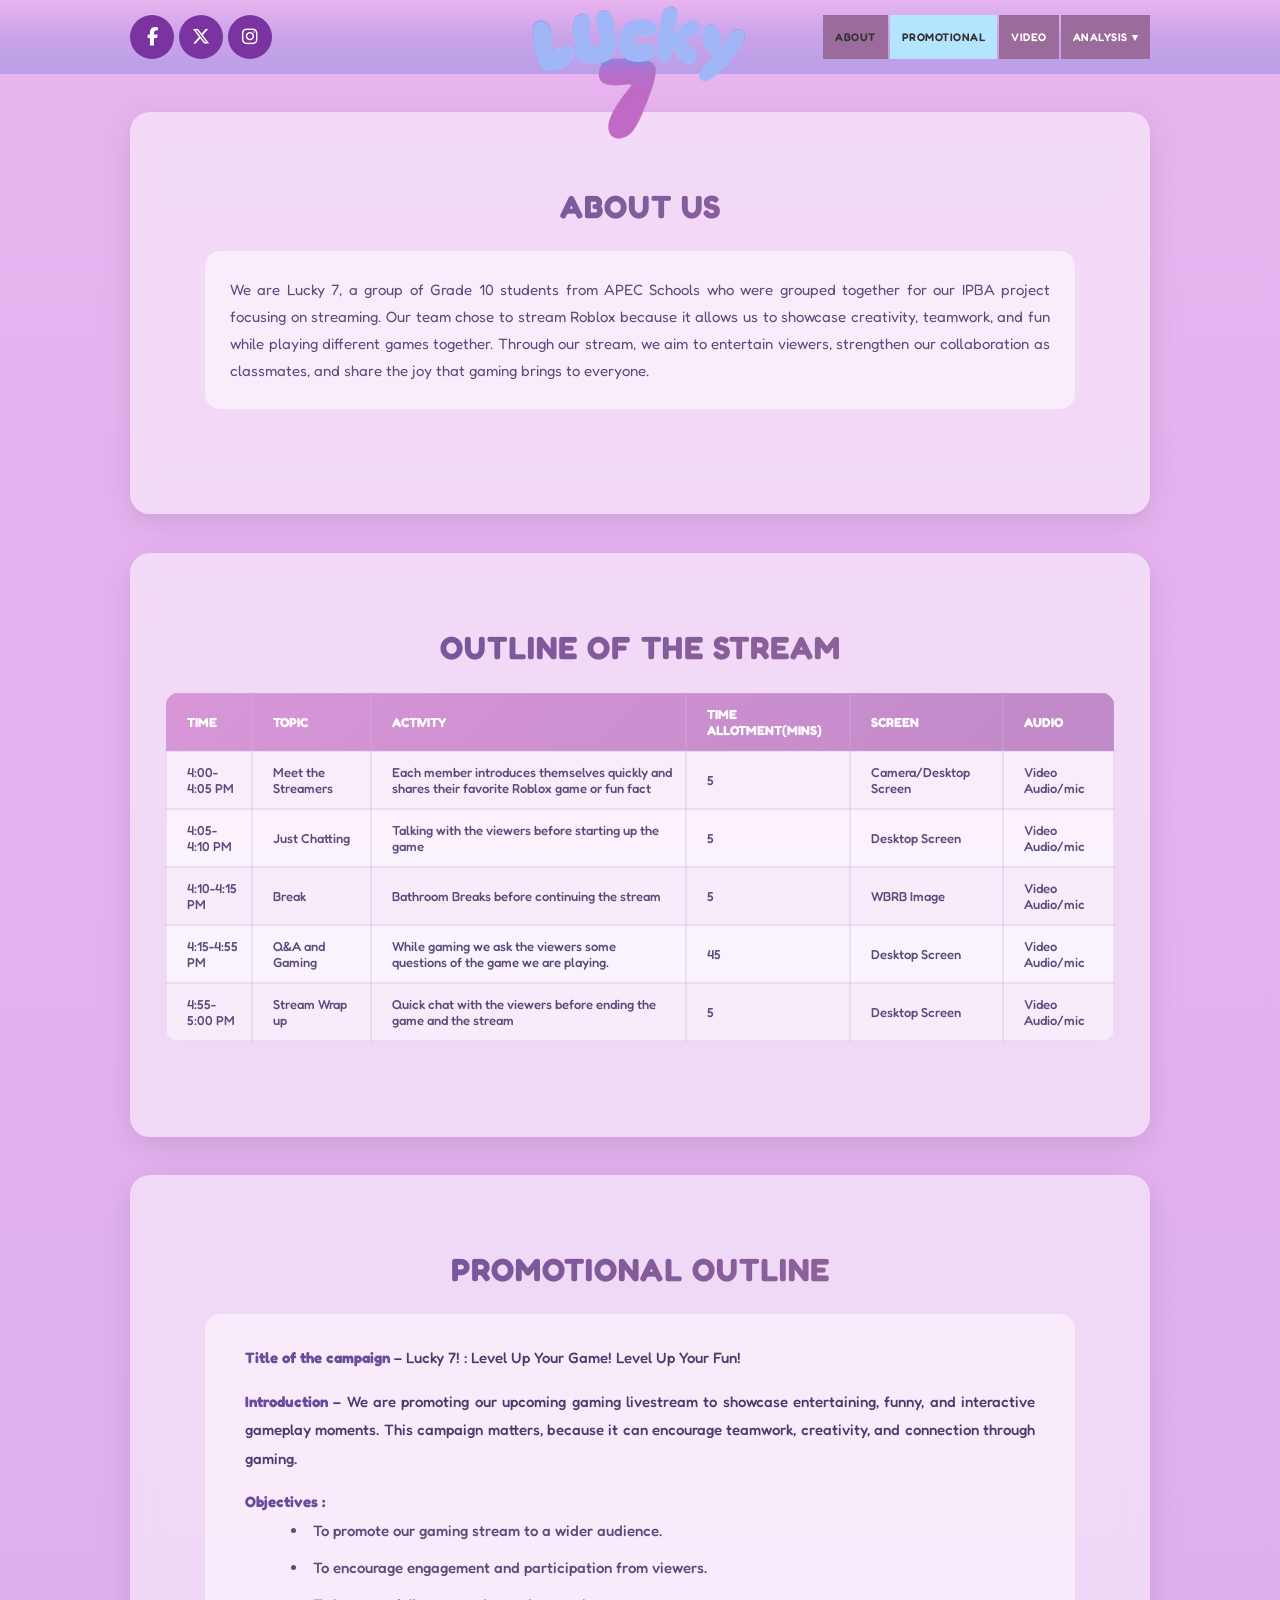
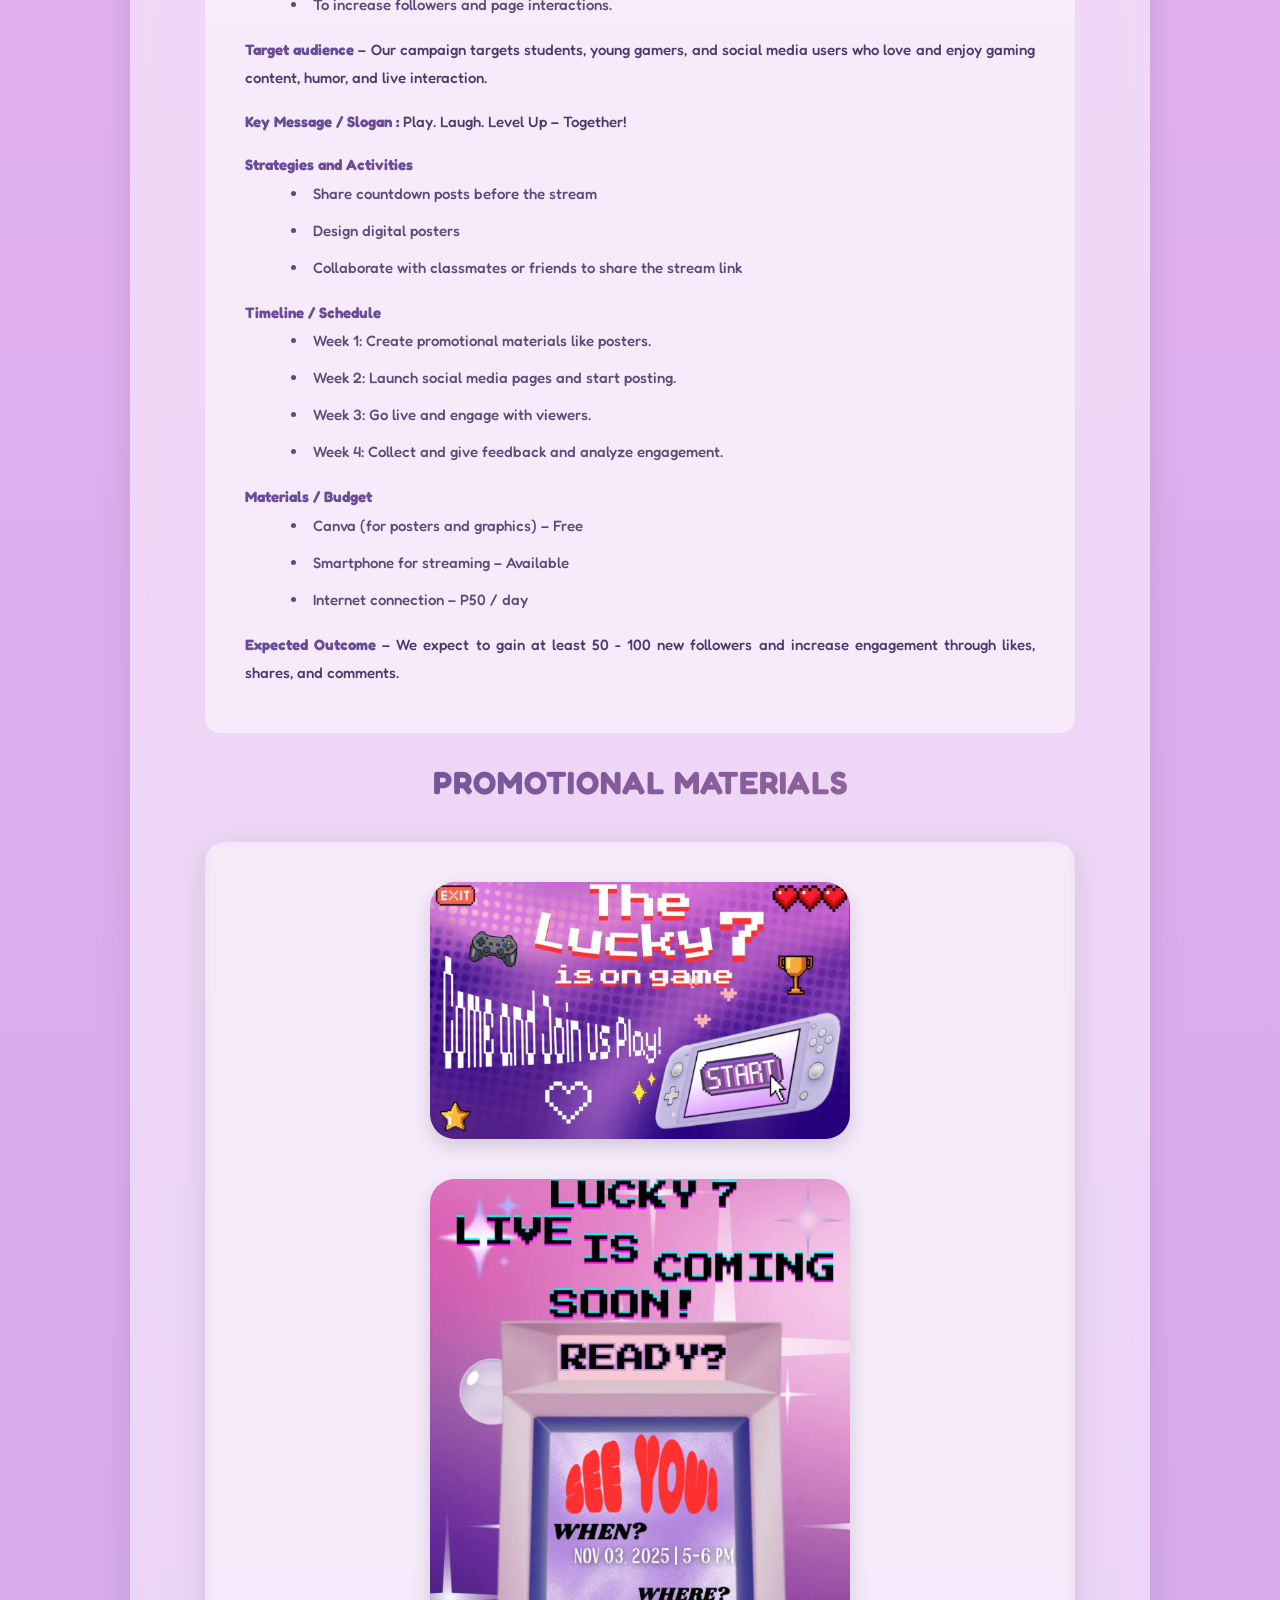
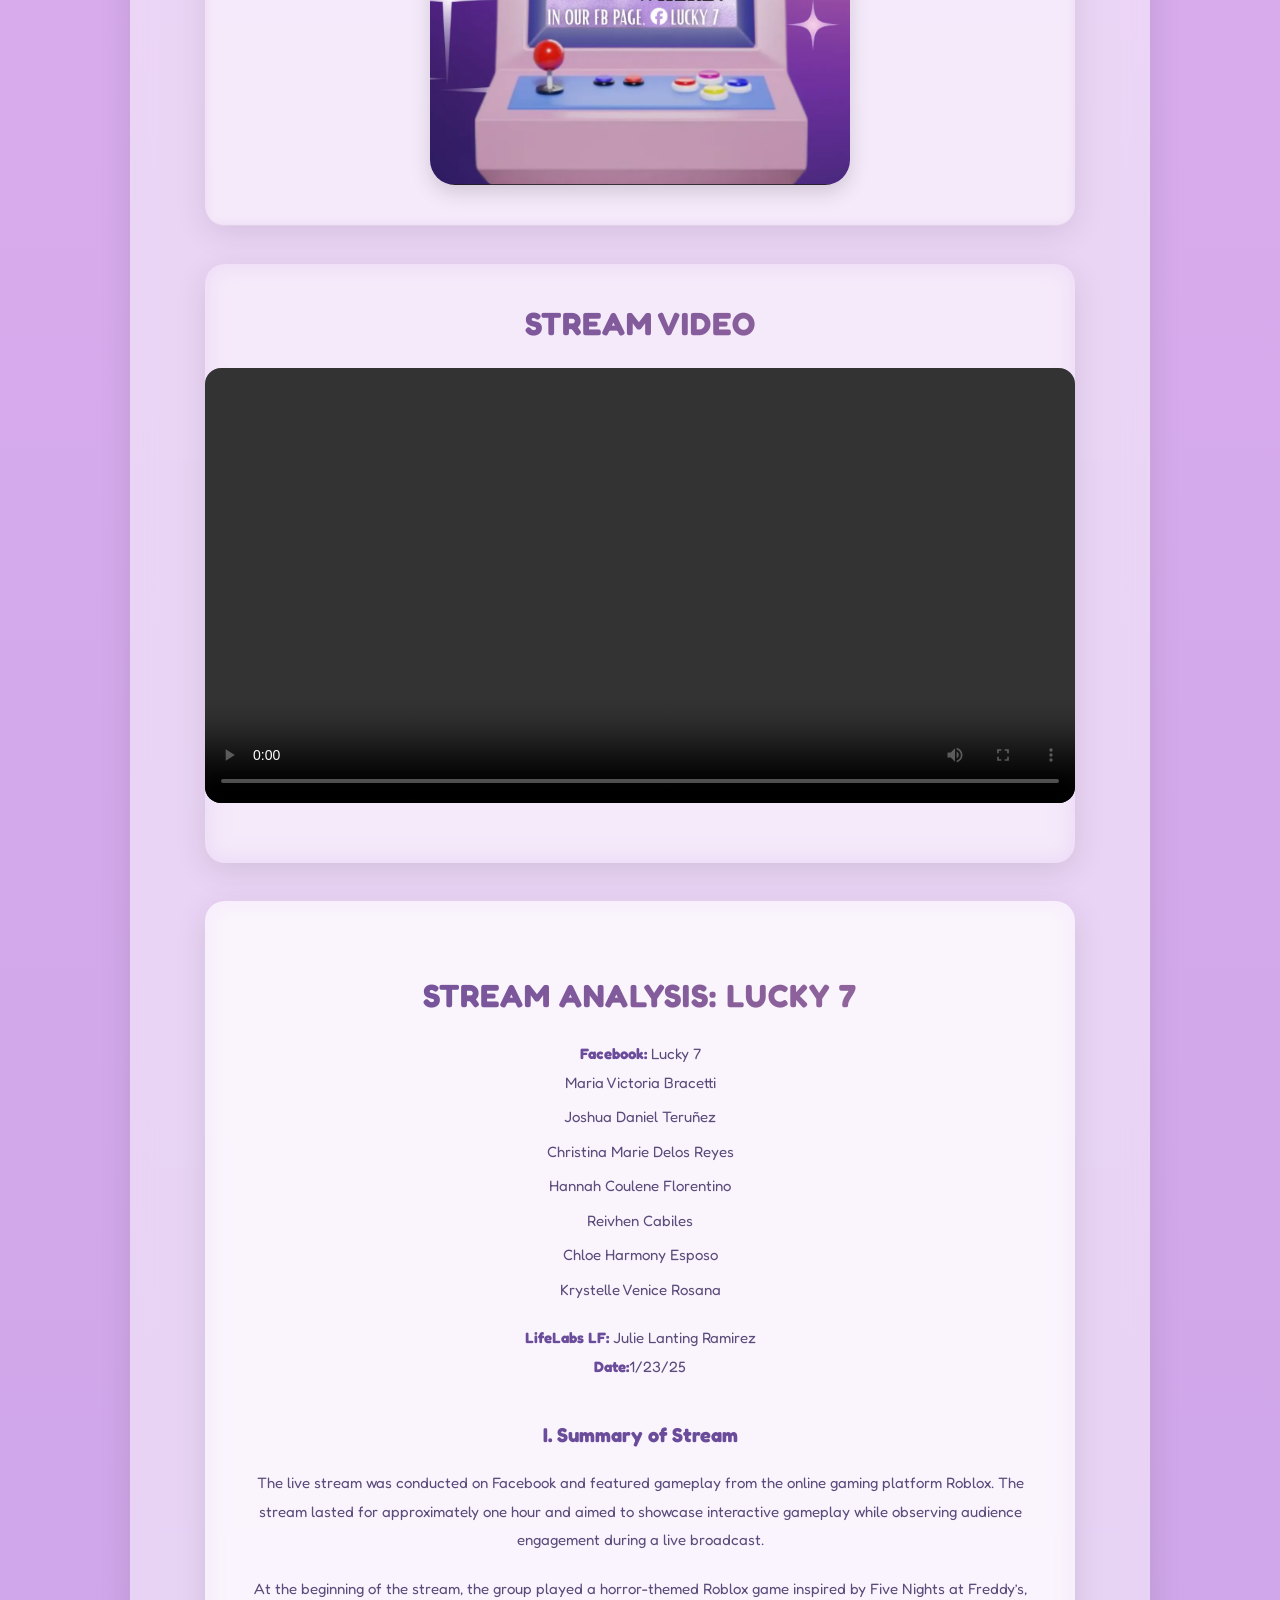
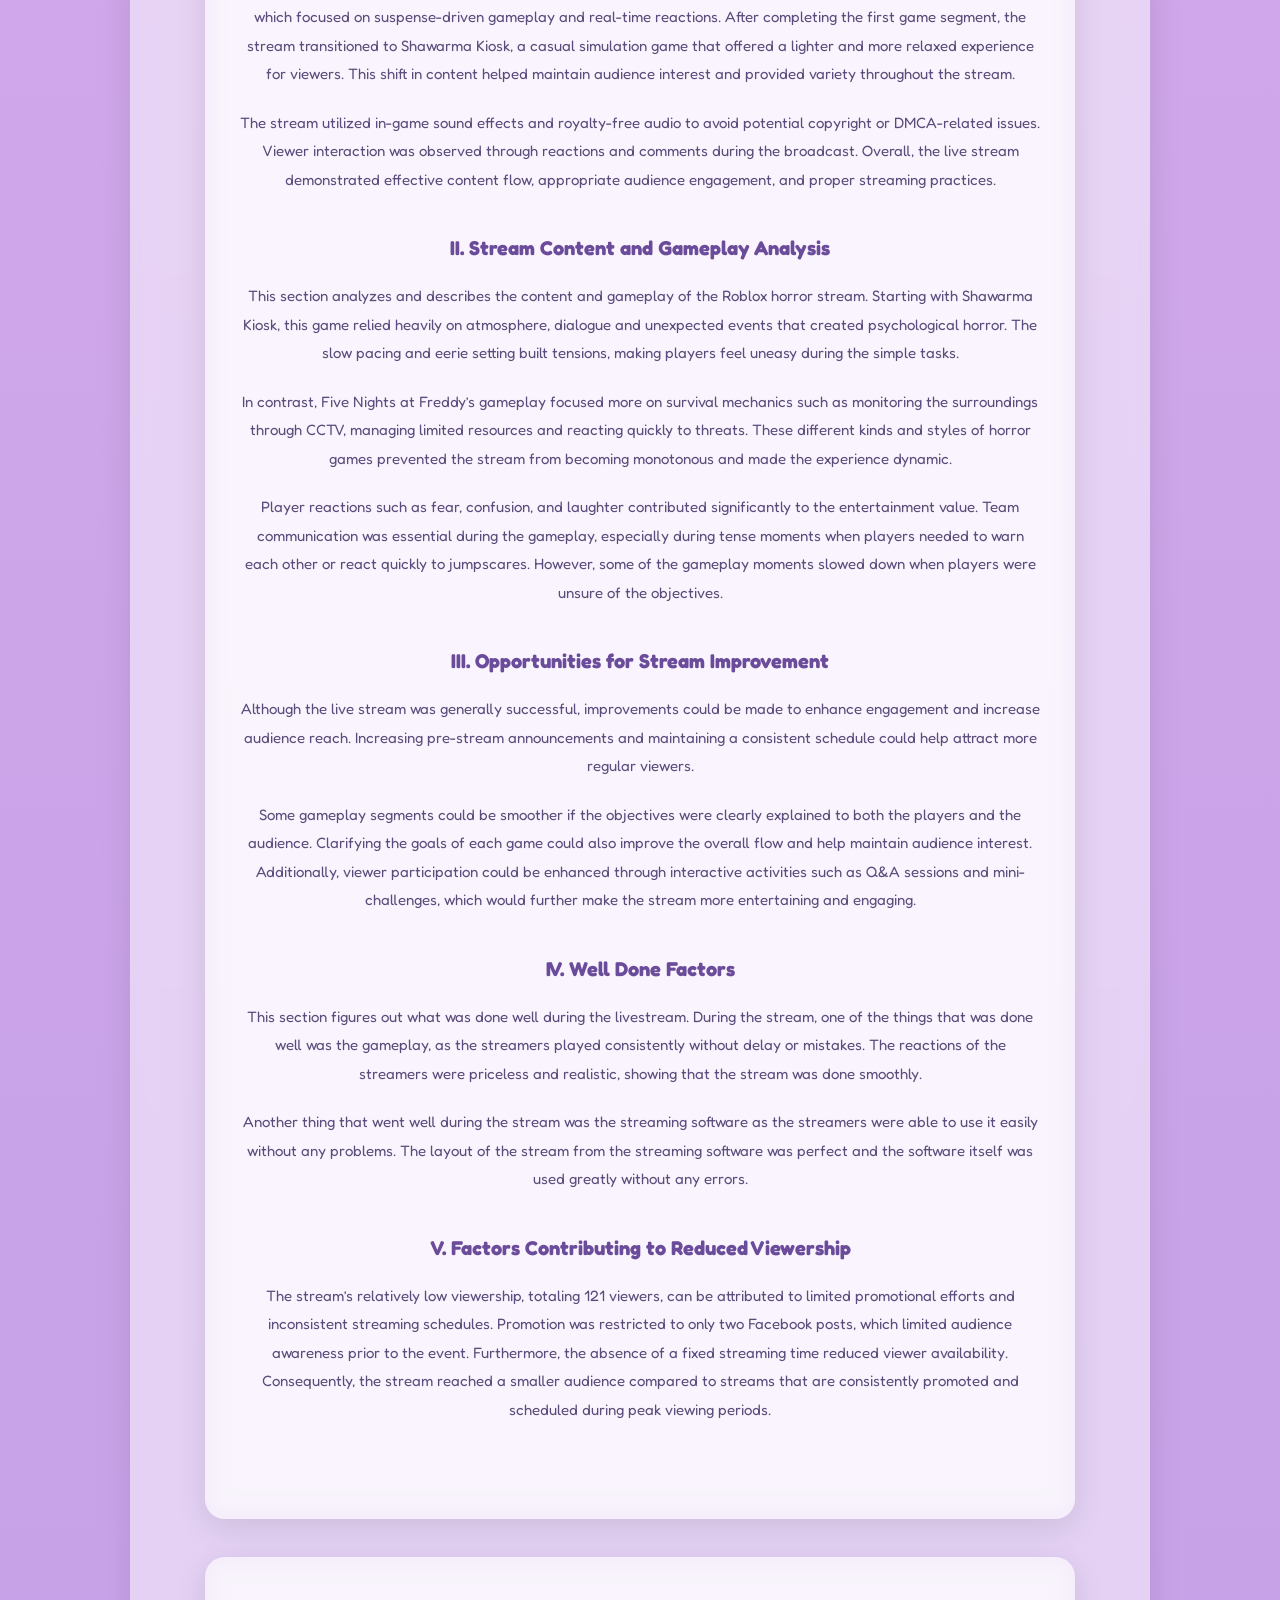
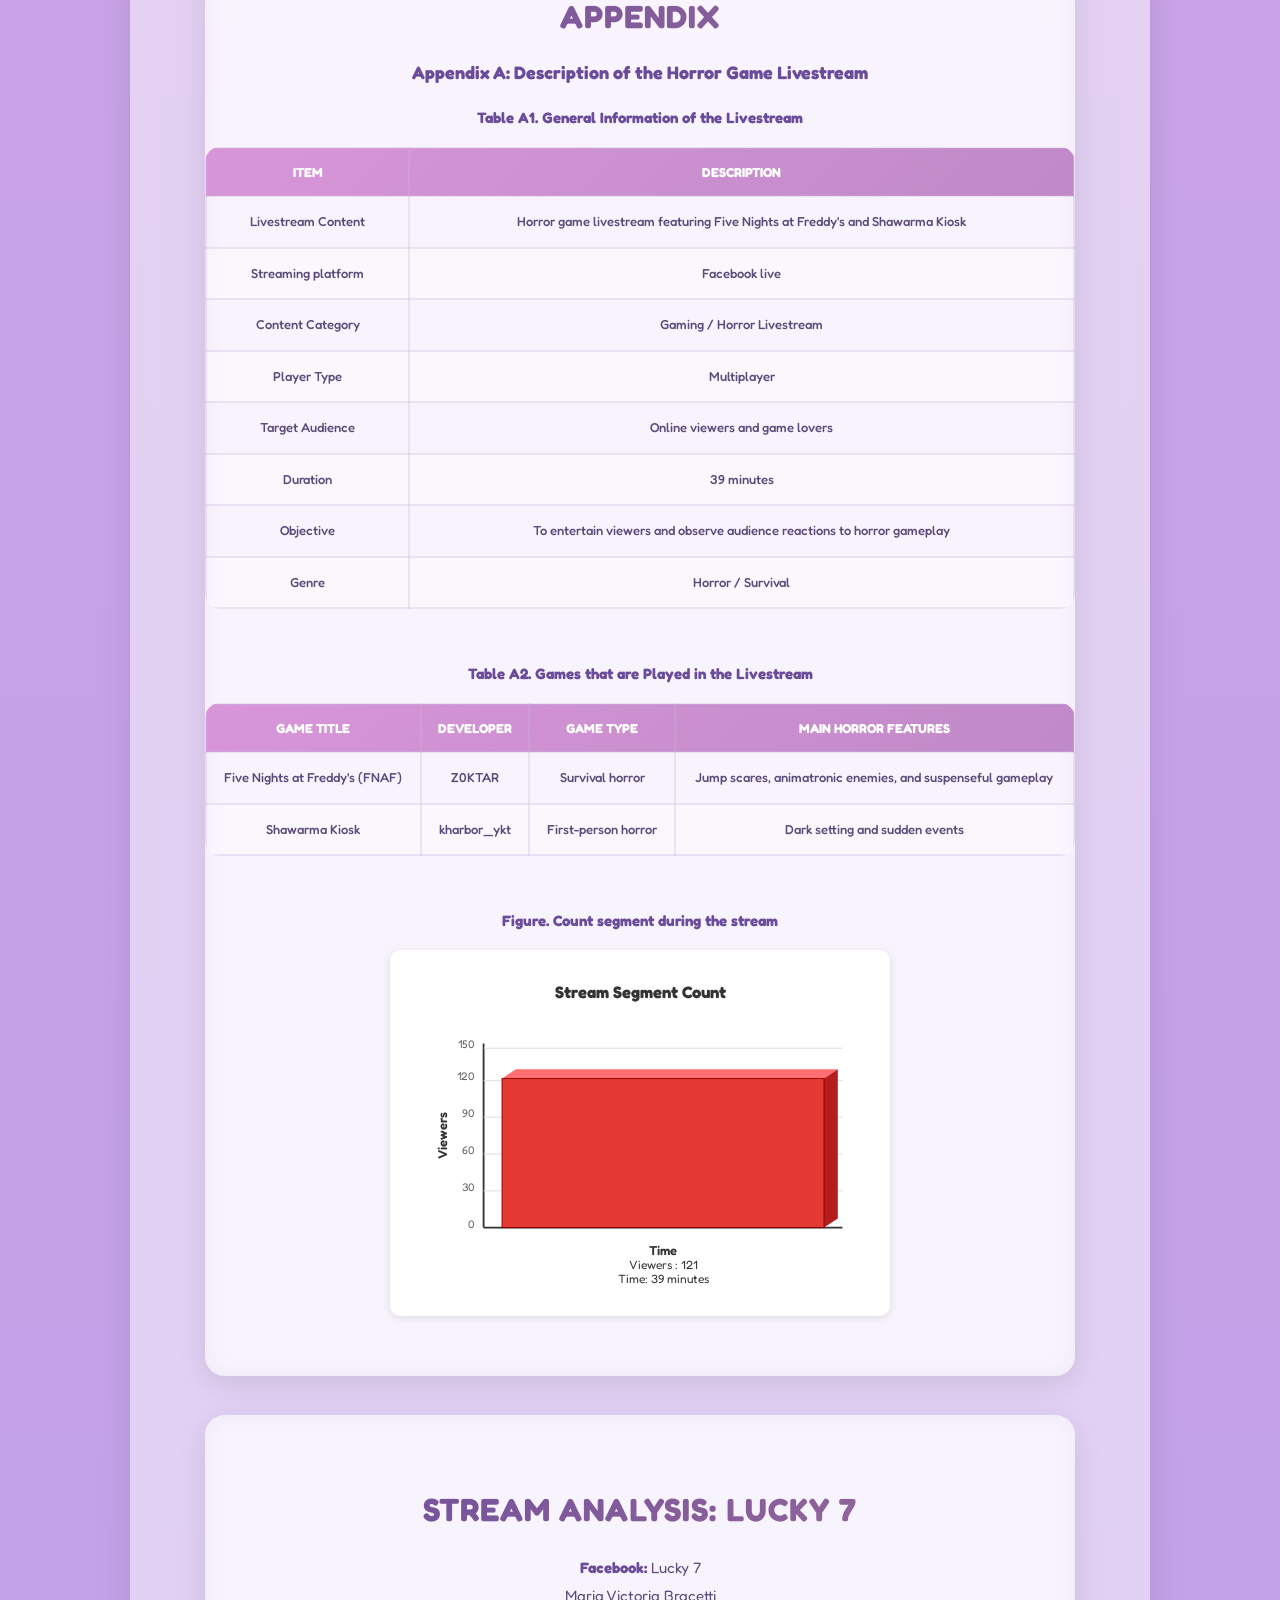
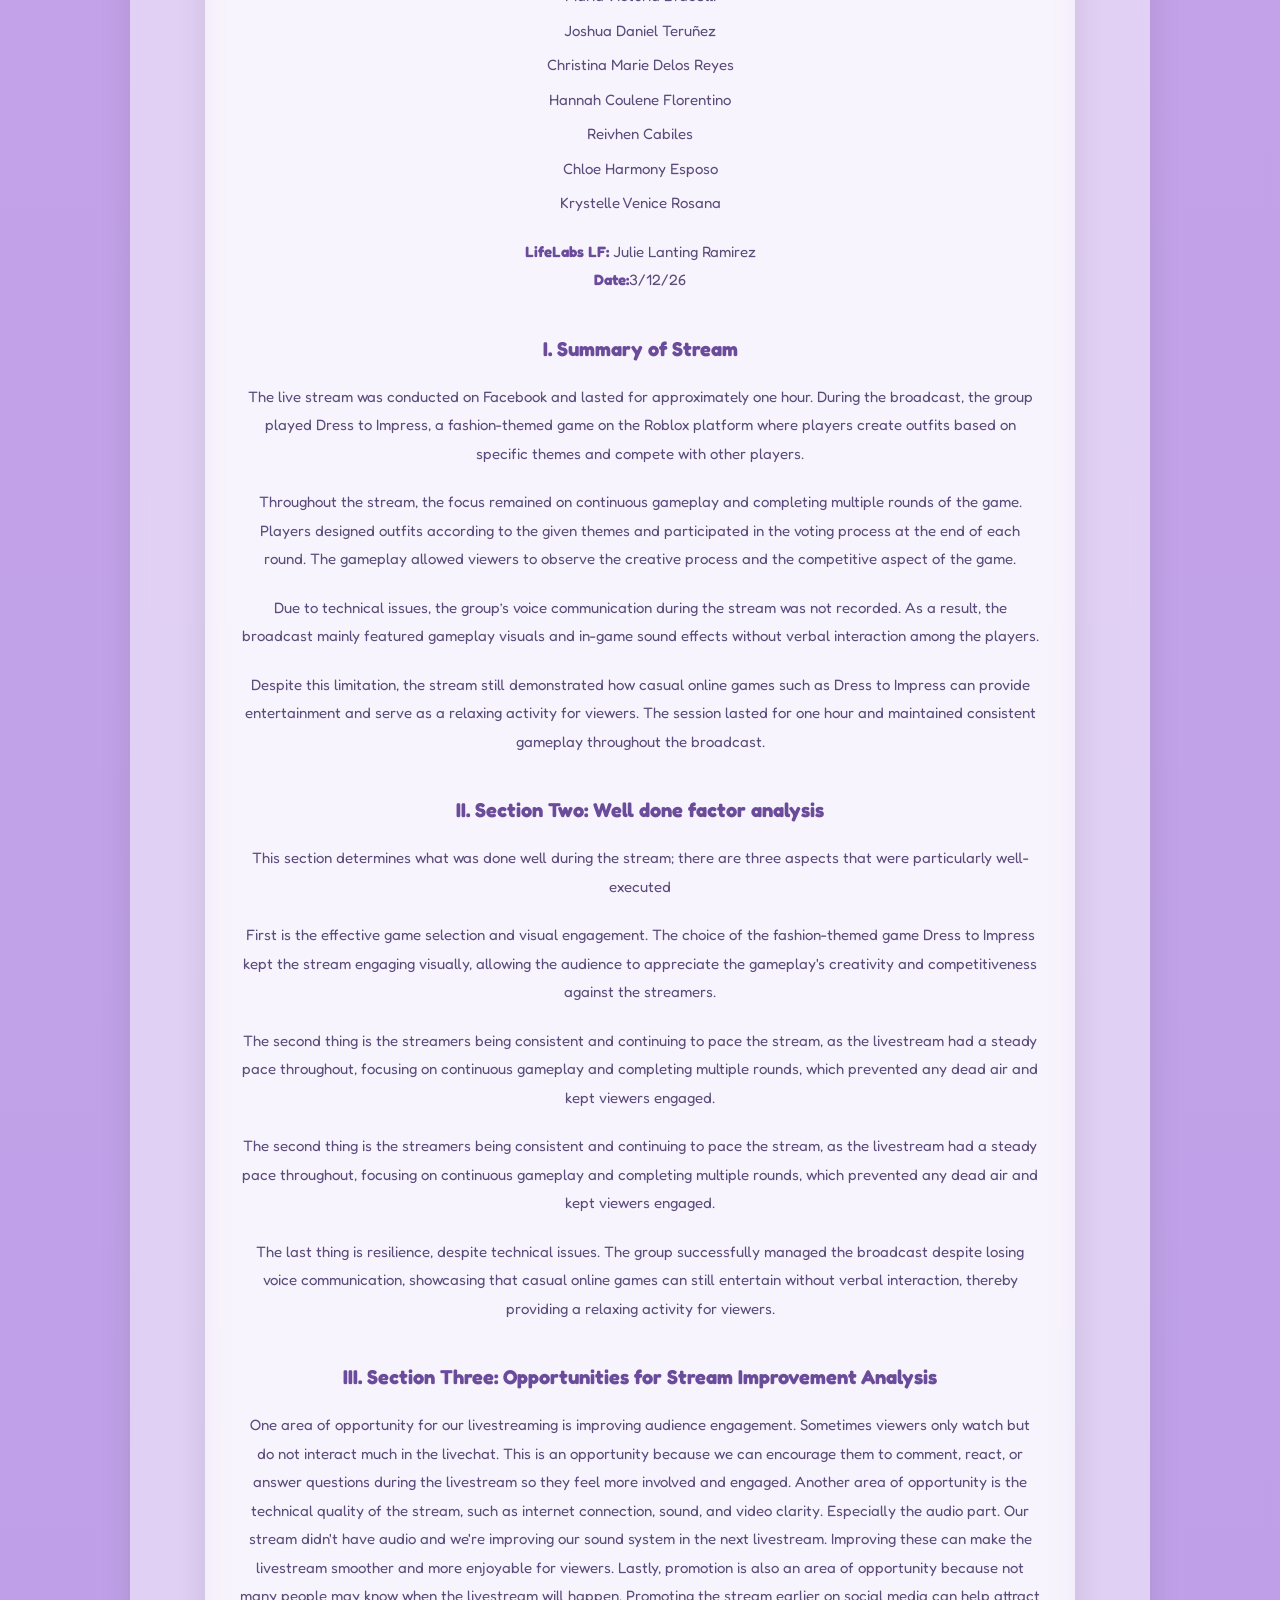
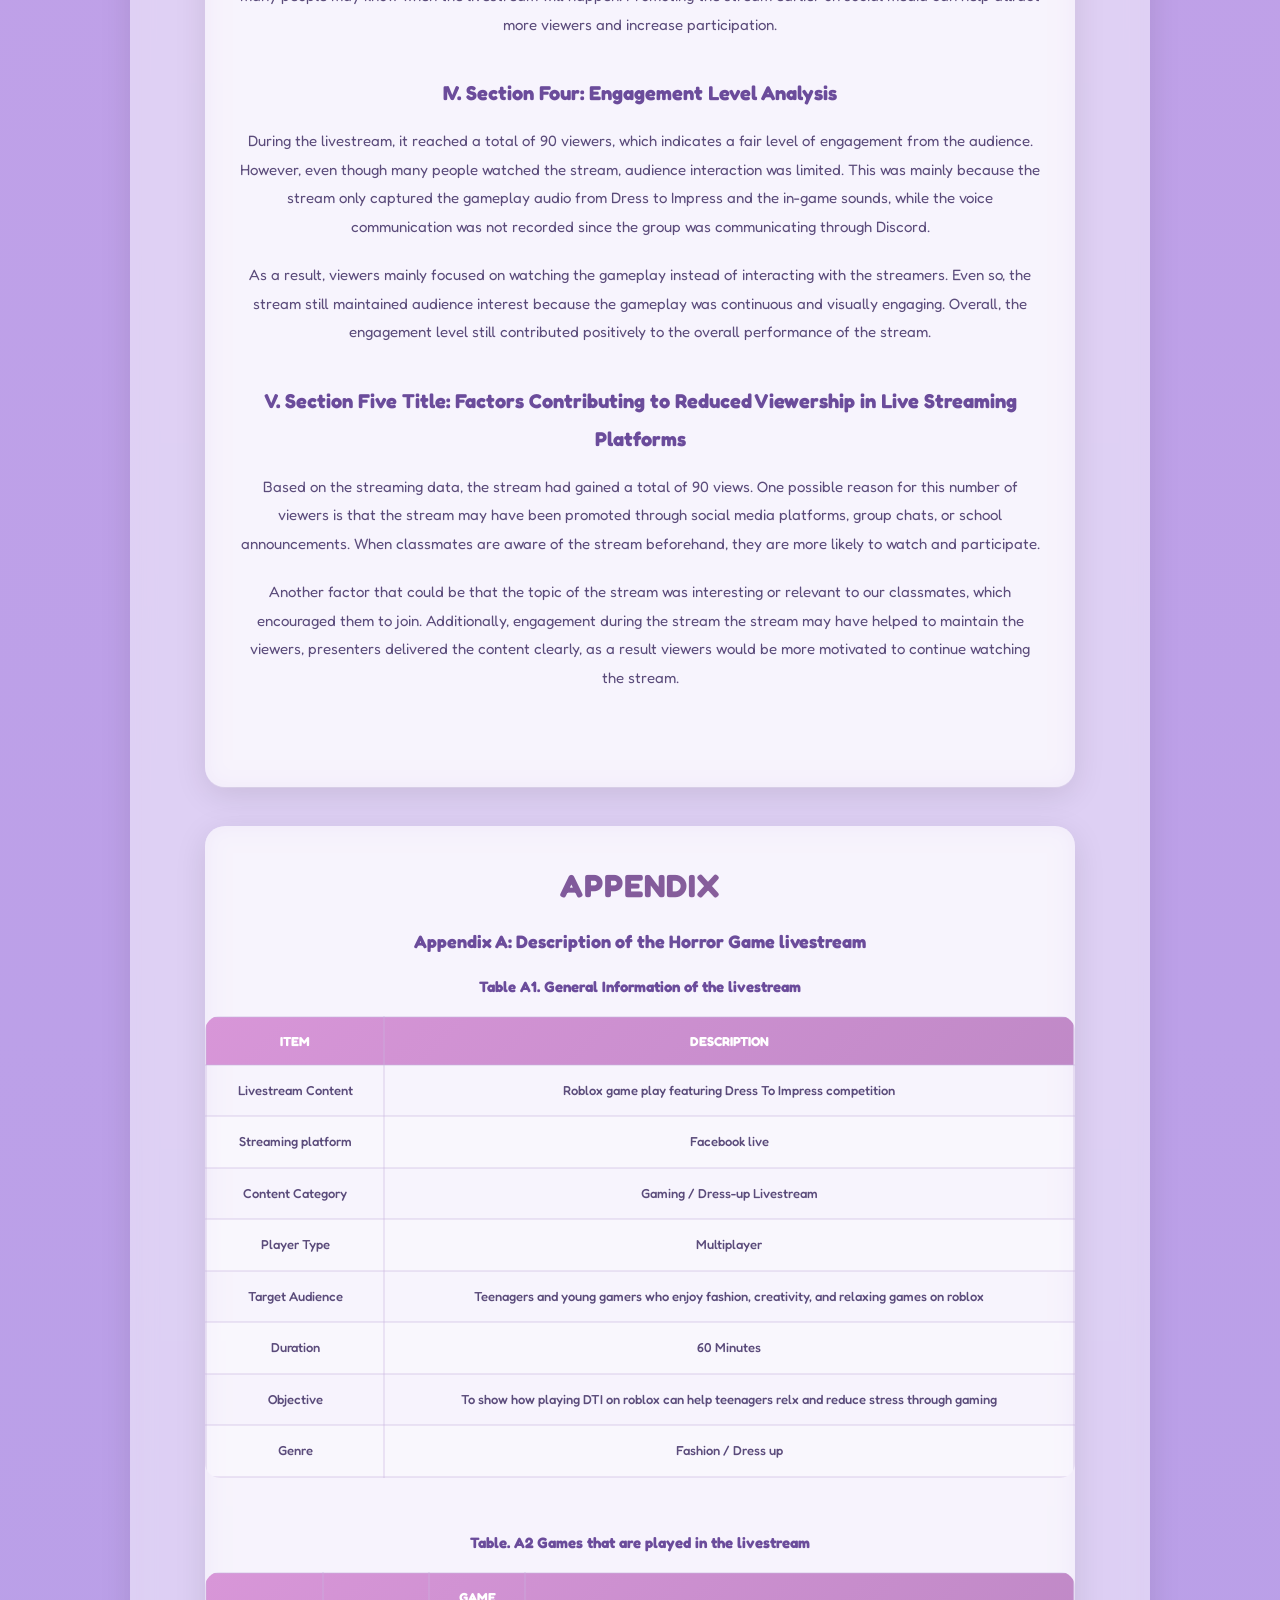
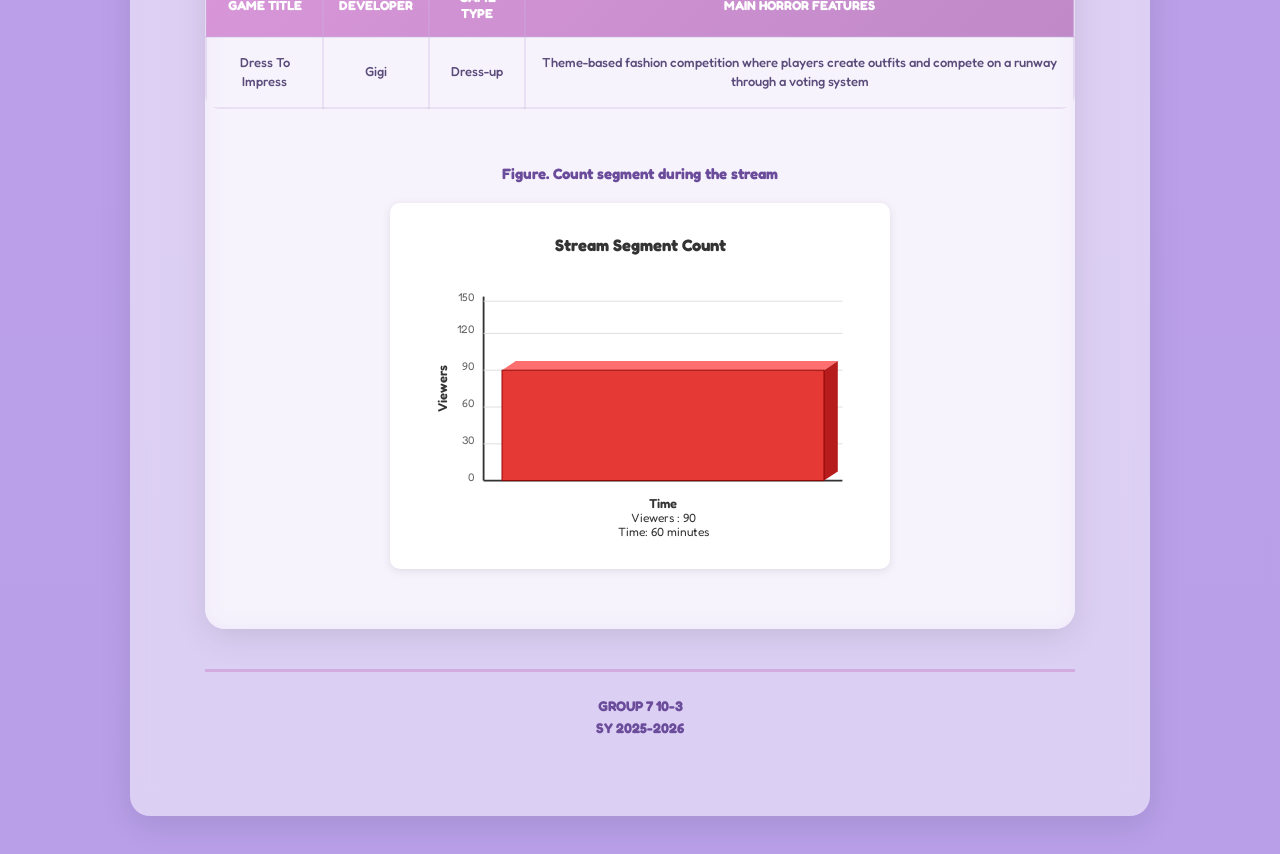
==== commit 5bced814: "i add dropdown on navigation" ====
--- a/index.html
+++ b/index.html
@@ -38,7 +38,15 @@
                     <li><a href="#about" class="active">ABOUT</a></li>
                     <li><a href="#promotional">PROMOTIONAL</a></li>
                     <li><a href="#video">VIDEO</a></li>
-                    <li><a href="#analysis">ANALYSIS</a></li>
+
+                    <!-- Dropdown -->
+                    <li class="dropdown">
+                        <a href="#">ANALYSIS <span class="arrow">▾</span></a>
+                        <ul class="dropdown-menu">
+                            <li><a href="#analysis-section1">Section 1 Name</a></li>
+                            <li><a href="#analysis-section2">Section 2 Name</a></li>
+                        </ul>
+                    </li>
 
                 </ul>
             </nav>
@@ -684,7 +692,7 @@
                     </div>
 
                     <h4 class="appendix-table-title">Figure. Count segment during the stream
-</h4>
+                    </h4>
                     <div class="viewer-chart">
                         <svg viewBox="0 0 500 350" class="chart-svg">
                             <!-- Define gradient for 3D effect -->
--- a/style.css
+++ b/style.css
@@ -1547,3 +1547,56 @@
         background: white;
     }
 }
+
+
+
+/*hover nav*/
+/* Dropdown wrapper */
+li.dropdown {
+  position: relative;
+}
+
+/* Hide by default */
+li.dropdown .dropdown-menu {
+  display: none;
+  position: absolute;
+  top: 100%;
+  left: 0;
+  background: #fff;
+  list-style: none;
+  min-width: 180px;
+  box-shadow: 0 8px 24px rgba(0, 0, 0, 0.12);
+  border-radius: 4px;
+  z-index: 999;
+  padding: 6px 0;
+}
+
+/* Show on hover */
+li.dropdown:hover .dropdown-menu {
+  display: block;
+}
+
+/* Dropdown links */
+li.dropdown .dropdown-menu li a {
+  display: block;
+  padding: 12px 20px;
+  color: #333;
+  text-decoration: none;
+  white-space: nowrap;
+}
+
+li.dropdown .dropdown-menu li a:hover {
+  background: #f5f5f5;
+}
+
+/* Arrow */
+.arrow {
+  display: inline-block;
+  font-size: 11px;
+  margin-left: 4px;
+  transition: transform 0.3s ease;
+}
+
+li.dropdown:hover .arrow {
+  transform: rotate(180deg);
+}
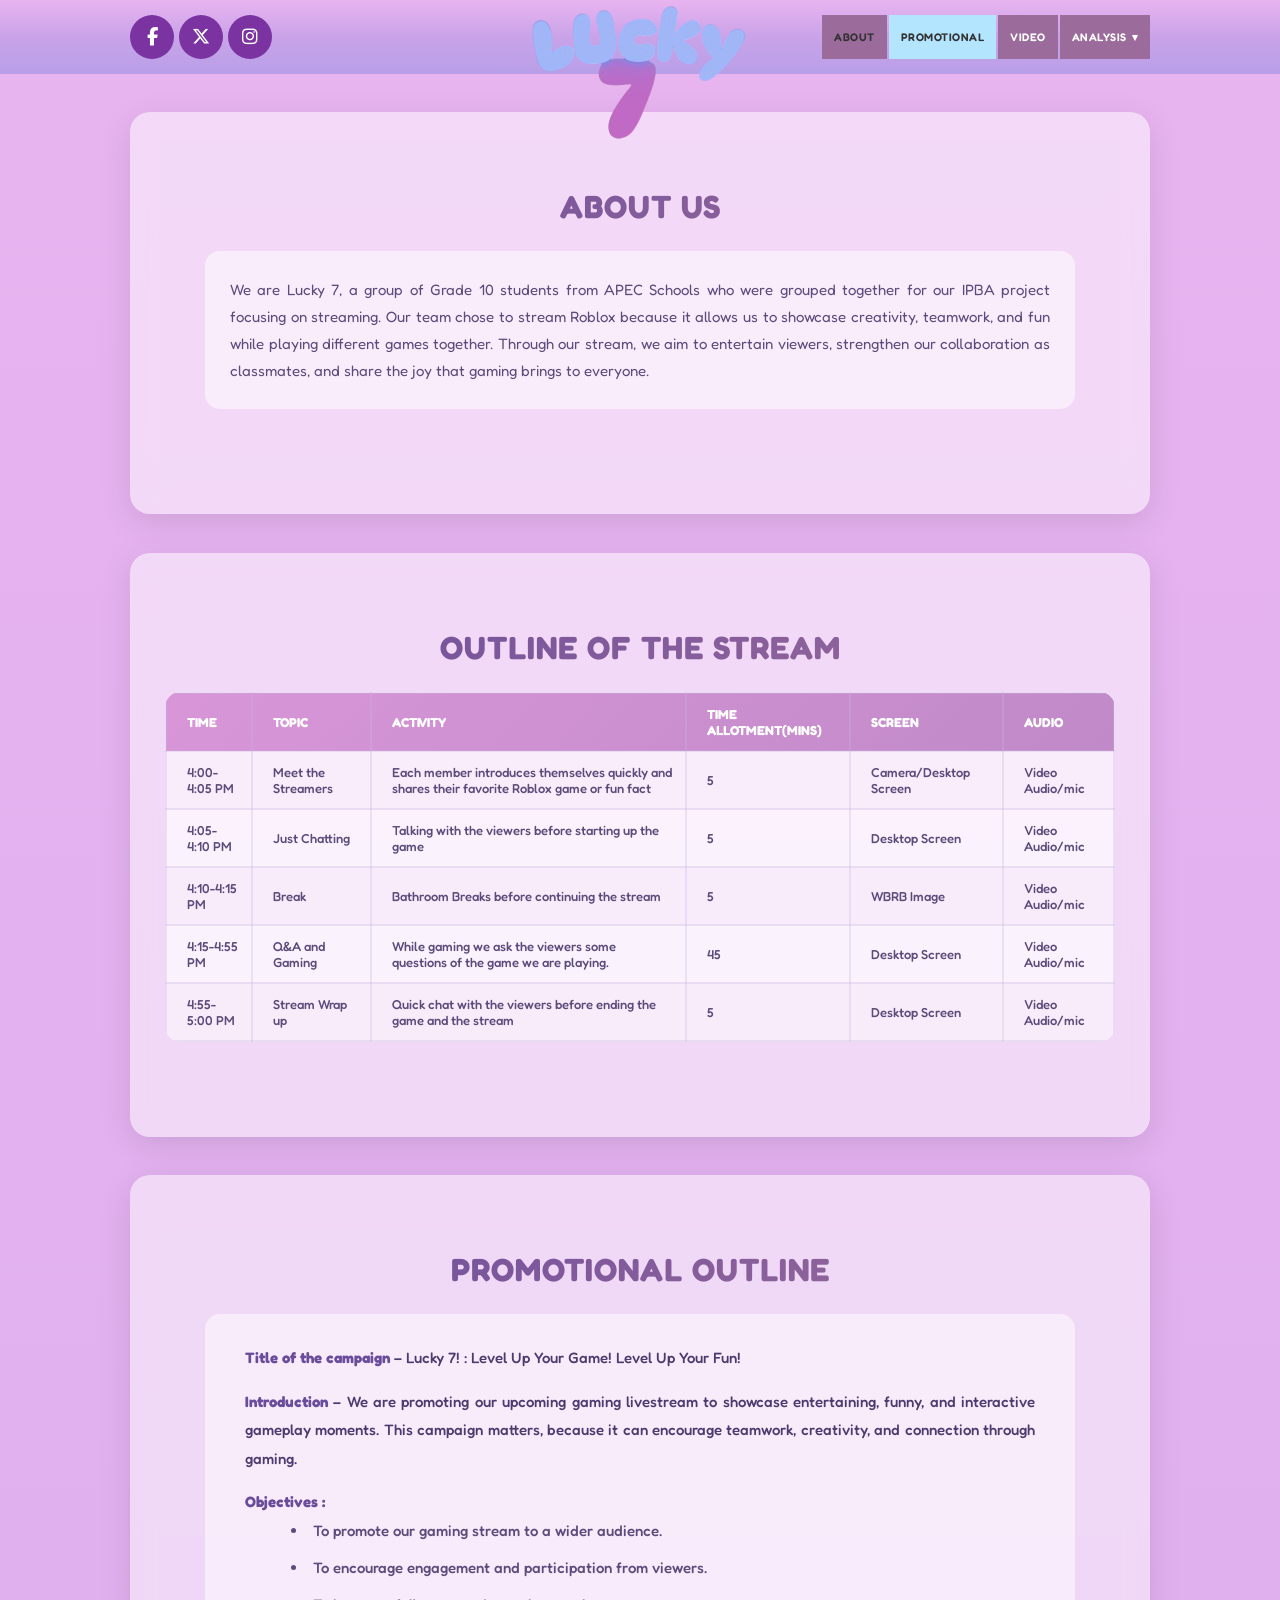
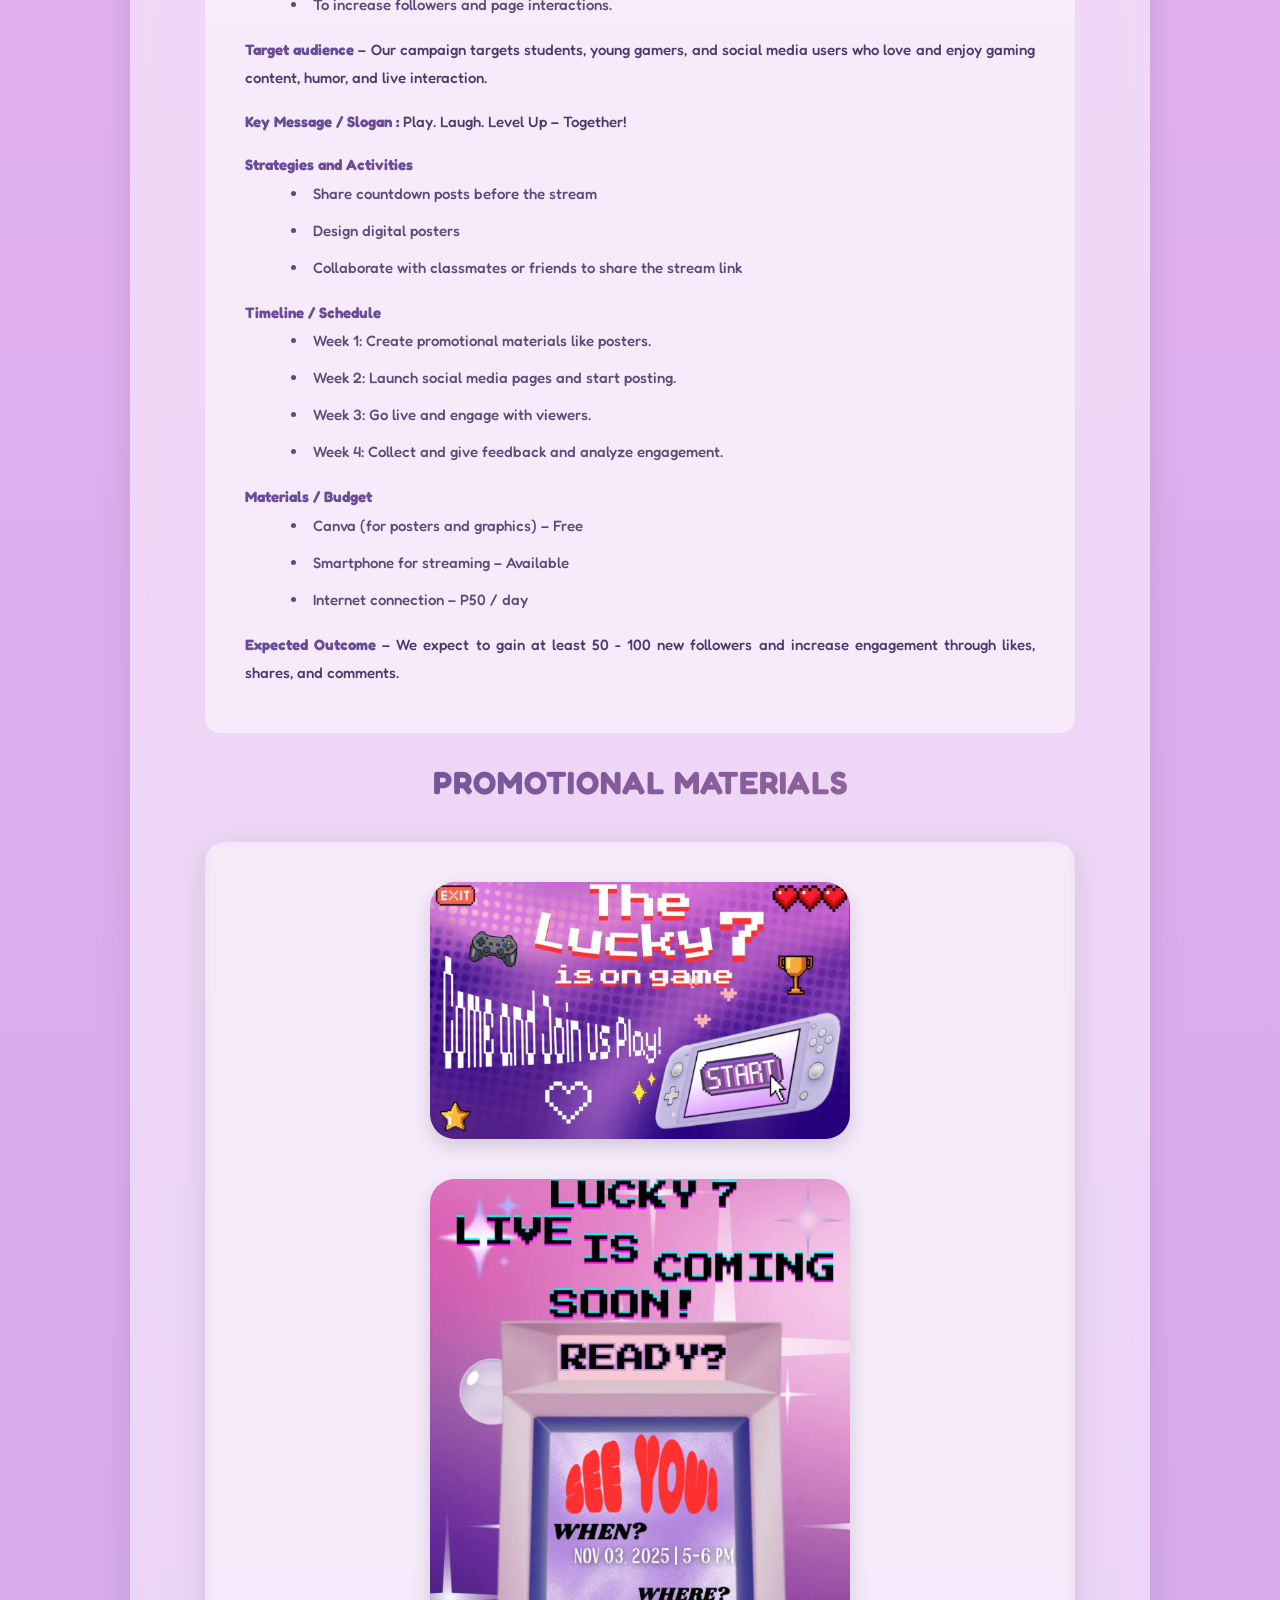
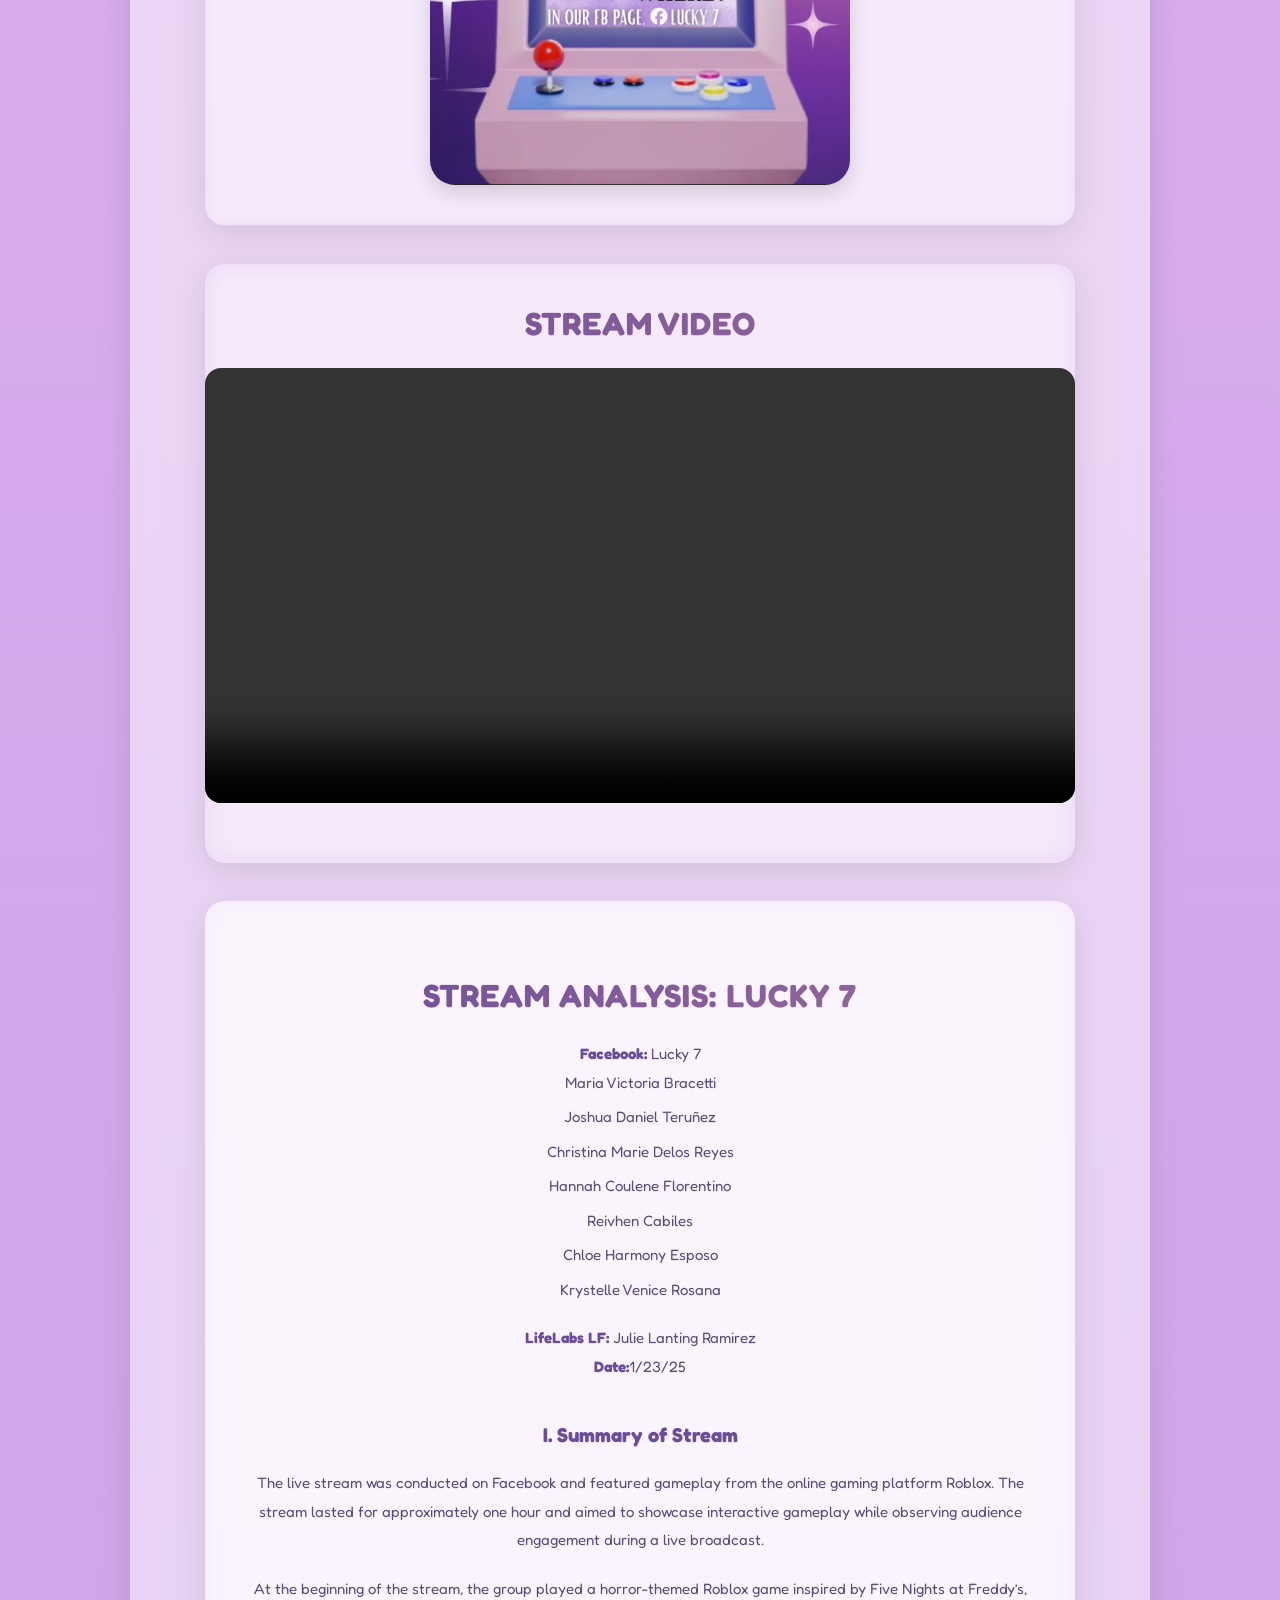
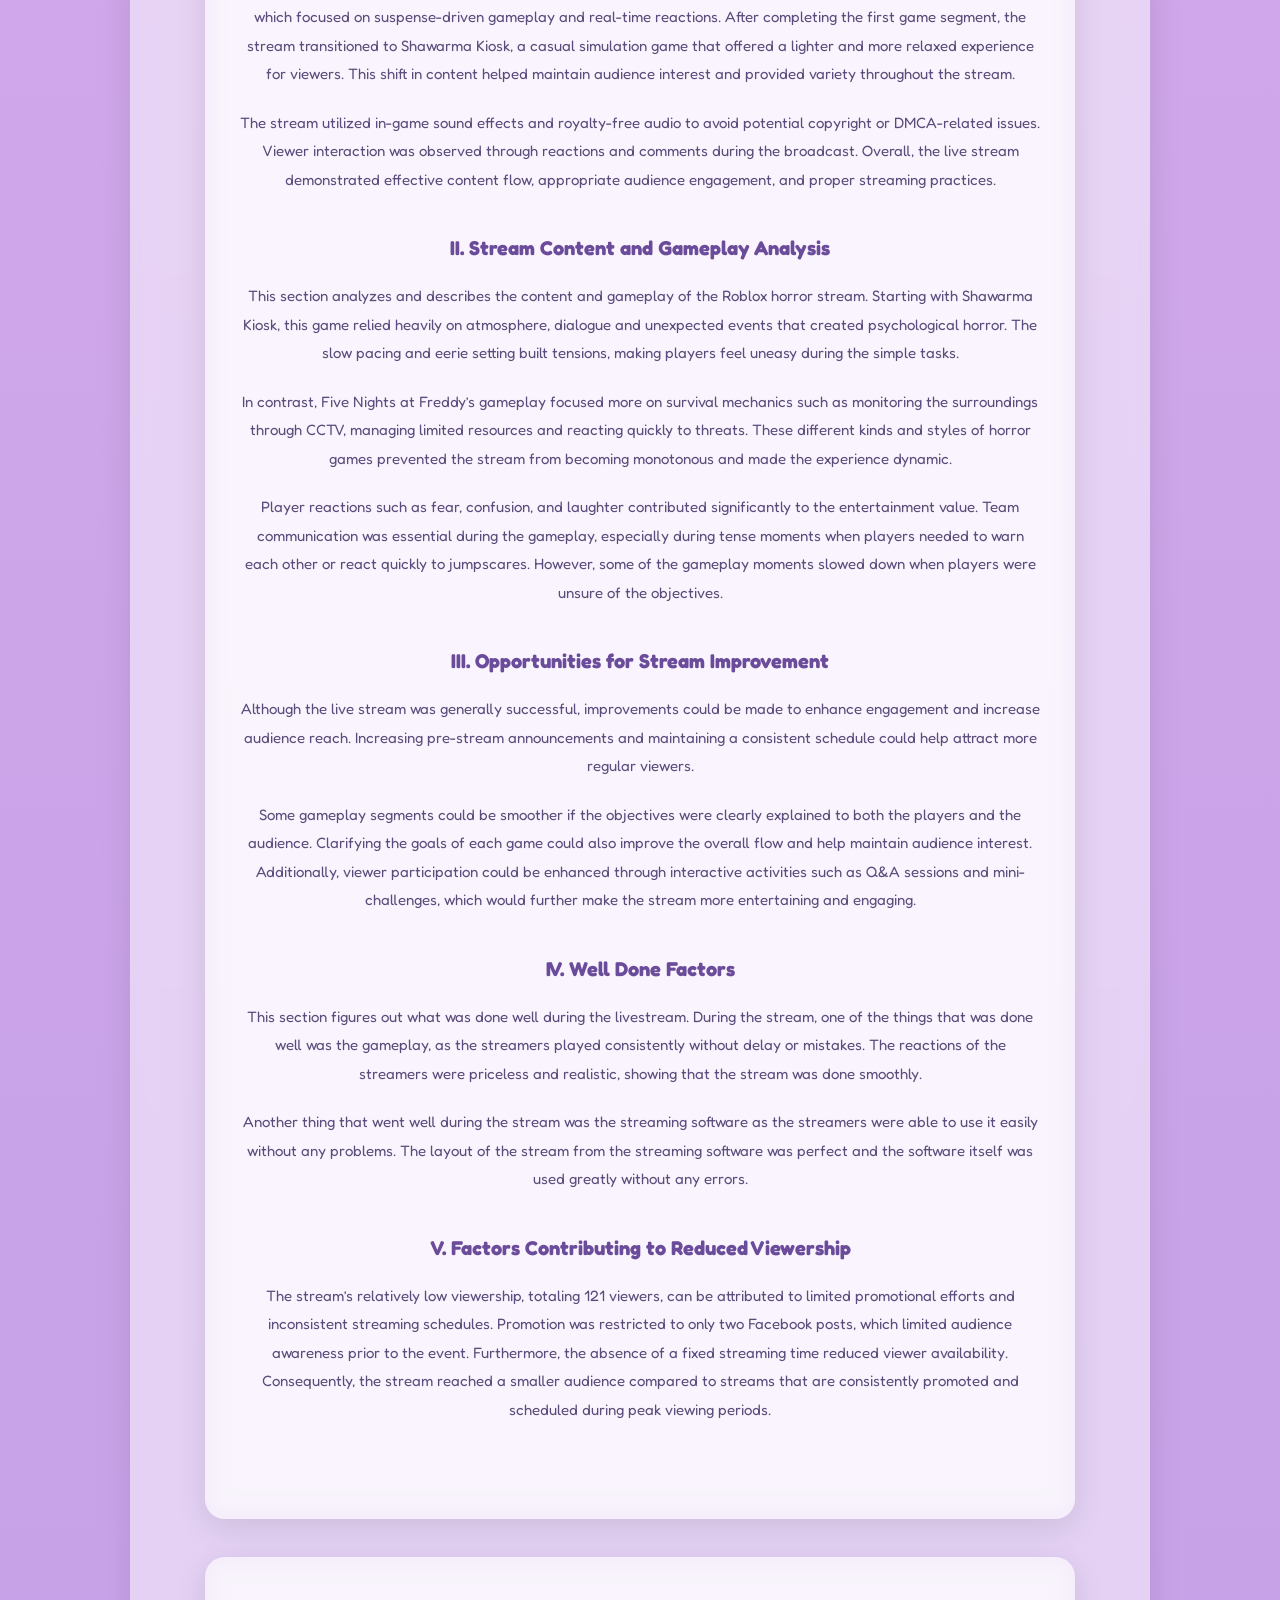
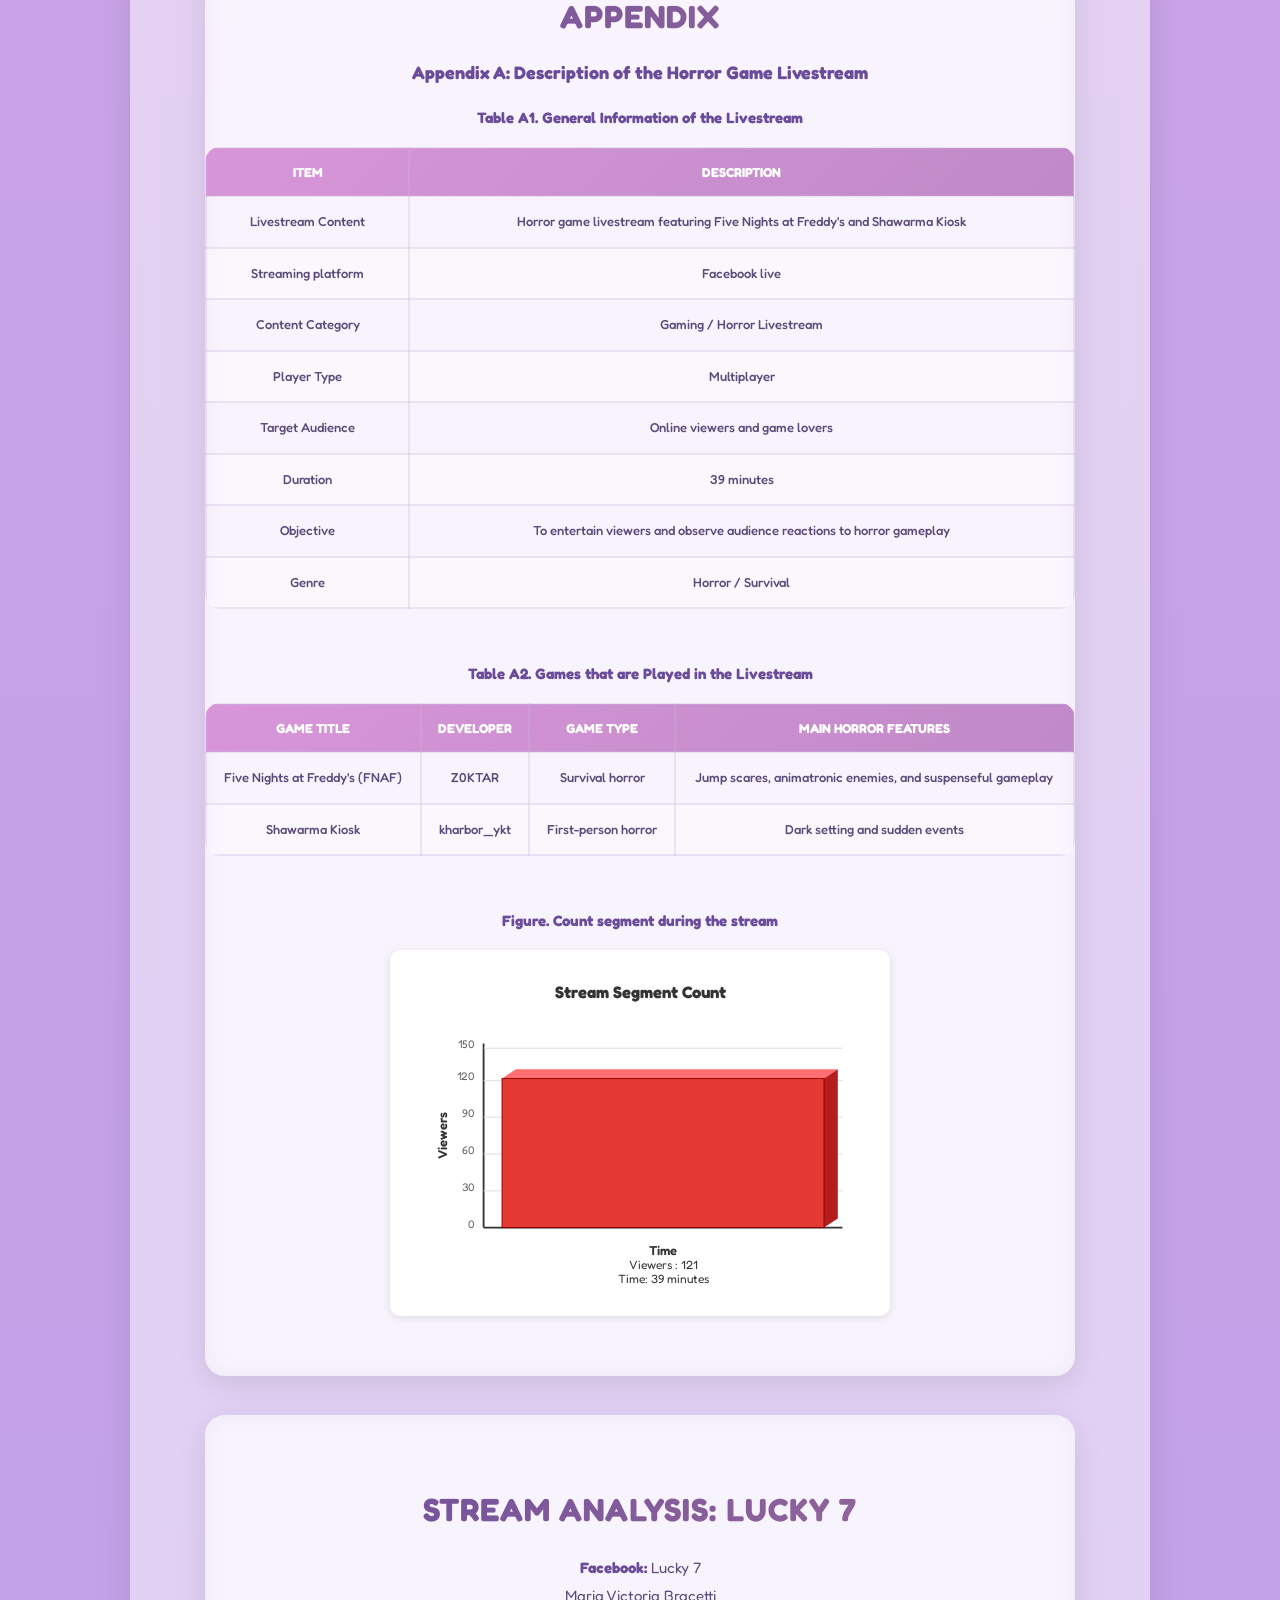
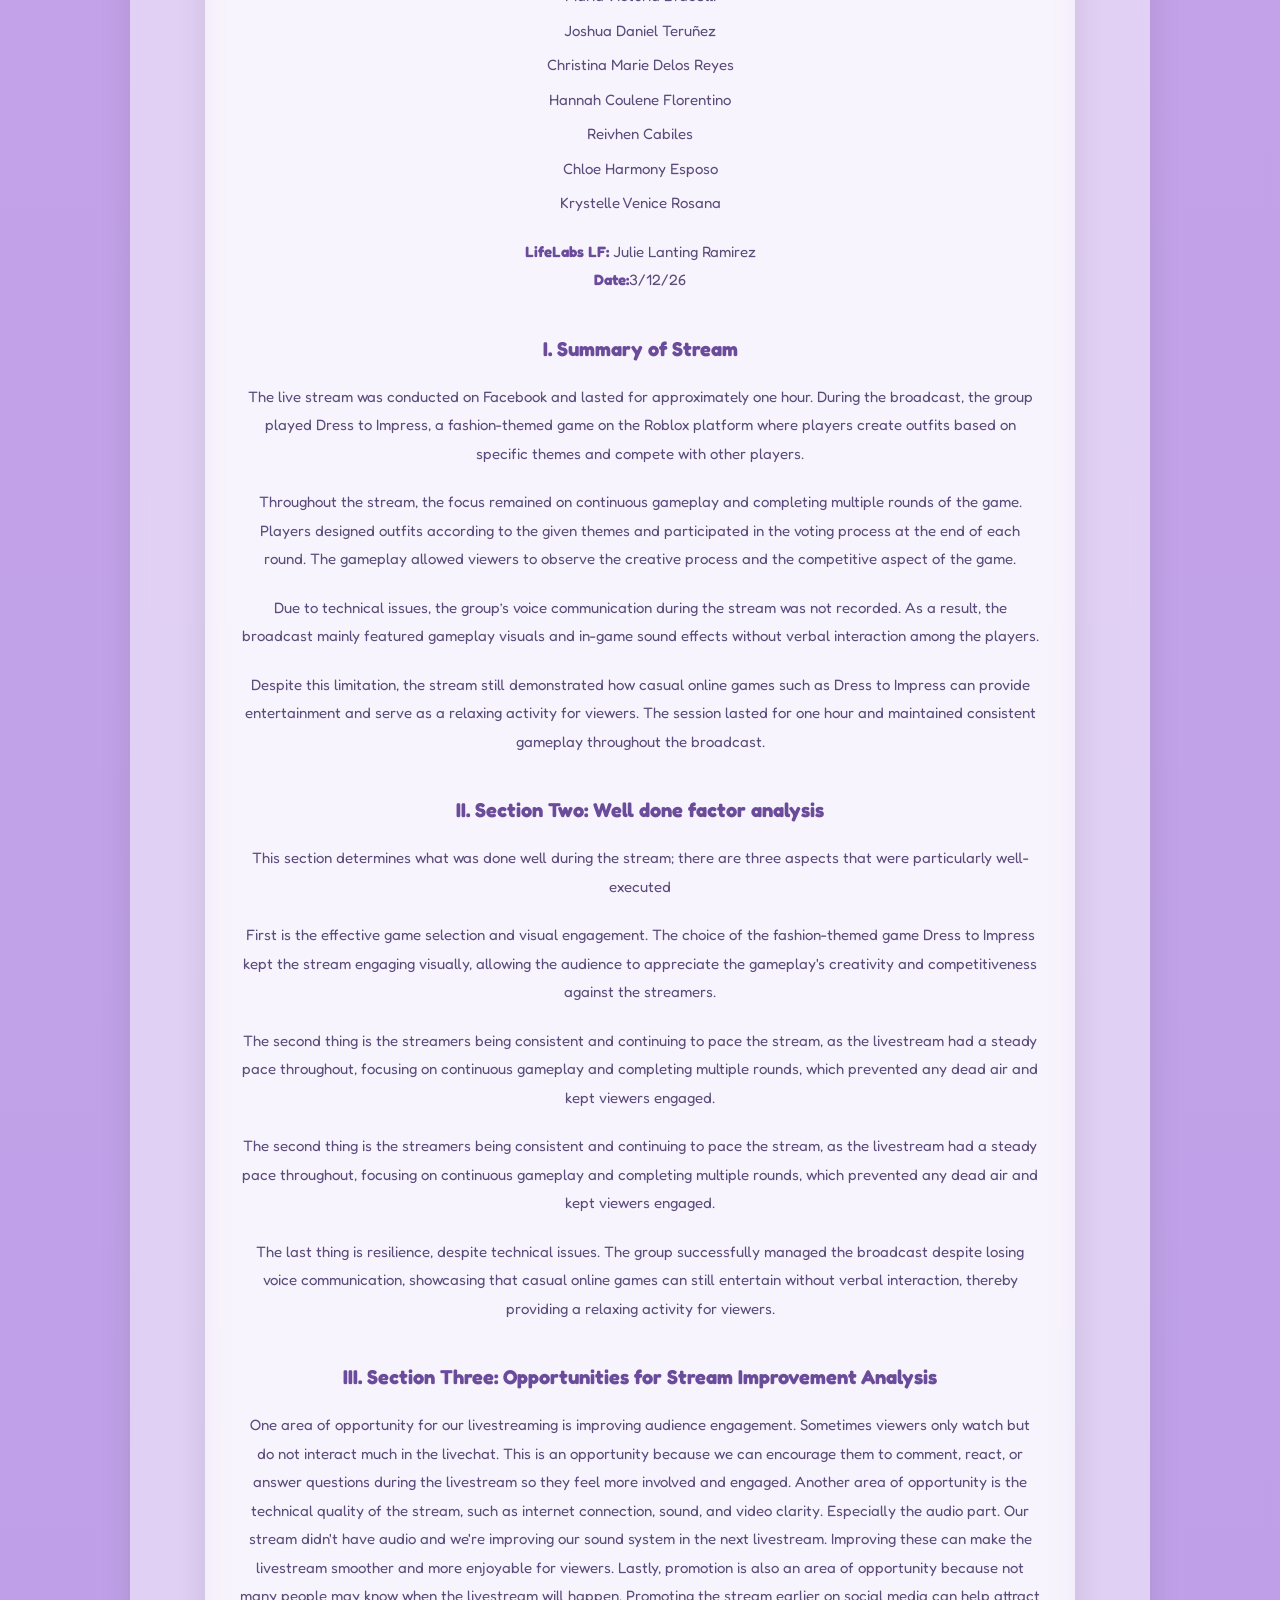
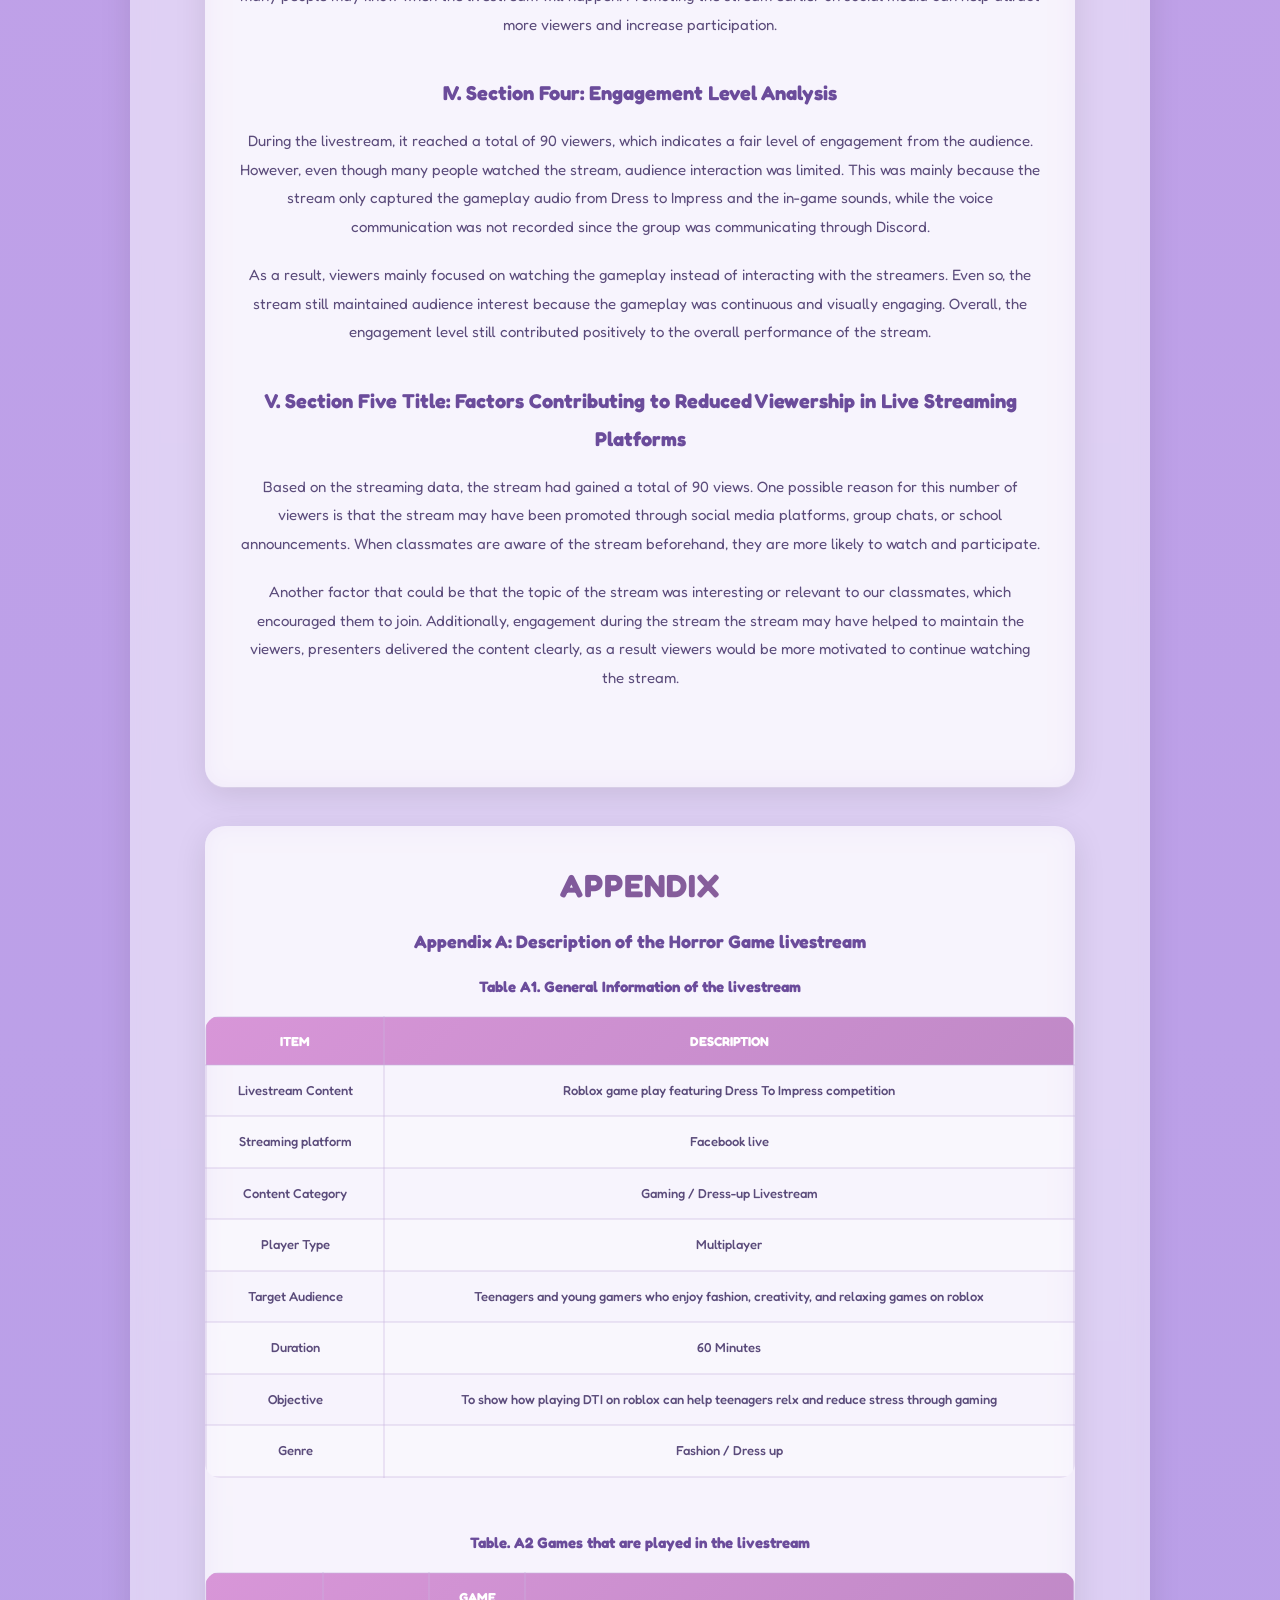
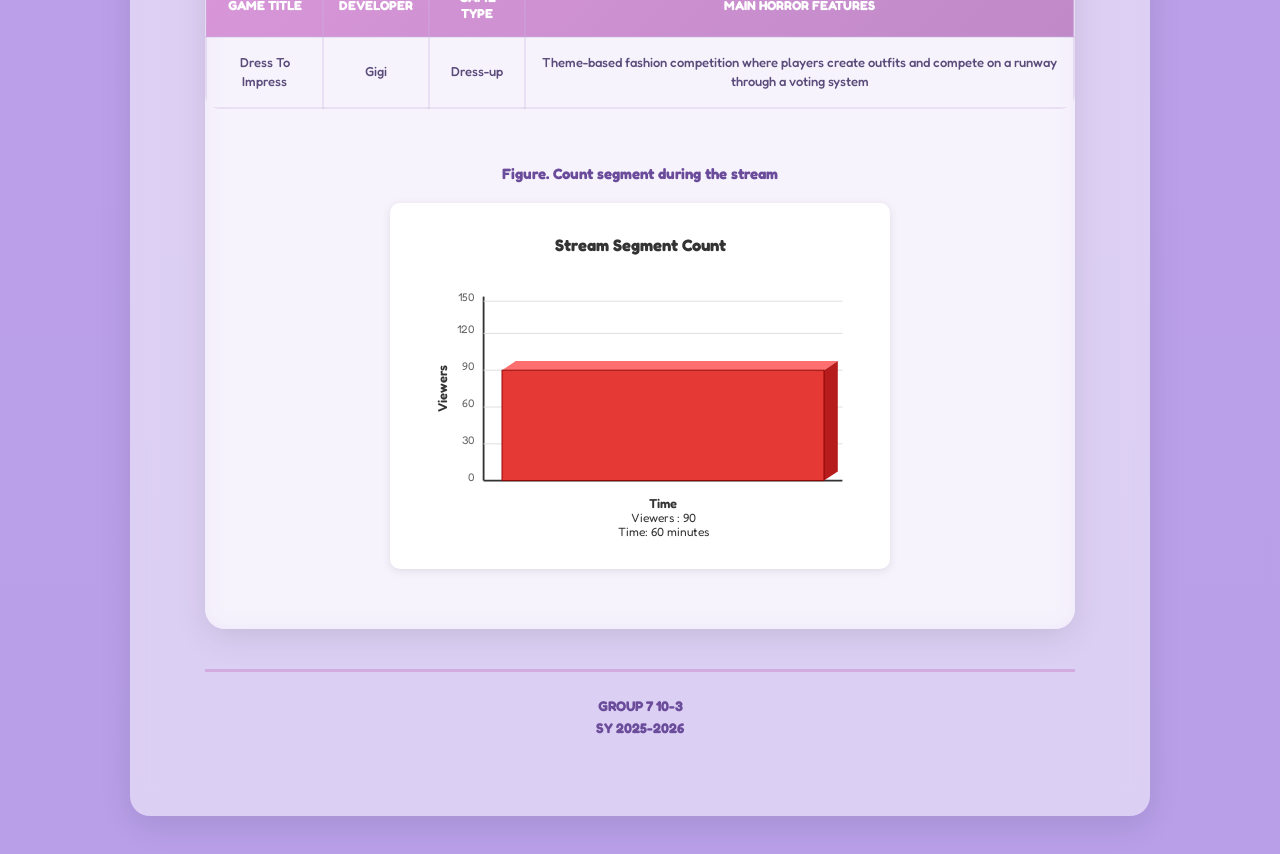
==== commit 5921268c: "fix dropdown css" ====
--- a/index.html
+++ b/index.html
@@ -43,8 +43,8 @@
                     <li class="dropdown">
                         <a href="#">ANALYSIS <span class="arrow">▾</span></a>
                         <ul class="dropdown-menu">
-                            <li><a href="#analysis-section1">Section 1 Name</a></li>
-                            <li><a href="#analysis-section2">Section 2 Name</a></li>
+                            <li><a href="#analysis">1/23/25</a></li>
+                            <li><a href="#analysis2">3/12/26</a></li>
                         </ul>
                     </li>
 
@@ -480,7 +480,7 @@
                 <!--DUPLICATE SECTION FOR MARCH--><!--DUPLICATE SECTION FOR MARCH--><!--DUPLICATE SECTION FOR MARCH-->
 
                 <!-- STREAM ANALYSIS SECTION -->
-                <section id="analysis" class="analysis-section">
+                <section id="analysis2" class="analysis-section">
                     <div class="content-center">
                         <h2 class="section-title">STREAM ANALYSIS: LUCKY 7</h2>
                         <div class="analysis-content">
--- a/style.css
+++ b/style.css
@@ -1551,49 +1551,82 @@
 
 
 /*hover nav*/
-/* Dropdown wrapper */
 li.dropdown {
   position: relative;
 }
 
-/* Hide by default */
+/* Dropdown Menu Container */
 li.dropdown .dropdown-menu {
-  display: none;
+  visibility: hidden;
+  opacity: 0;
+  transform: translateY(8px);
+  transition: opacity 0.3s ease, transform 0.3s ease, visibility 0.3s;
   position: absolute;
-  top: 100%;
+  top: calc(100% + 6px);
   left: 0;
   background: #fff;
   list-style: none;
-  min-width: 180px;
-  box-shadow: 0 8px 24px rgba(0, 0, 0, 0.12);
-  border-radius: 4px;
+  min-width: 160px;
+  border-radius: 10px;
+  box-shadow: 0 10px 30px rgba(0, 0, 0, 0.15);
+  padding: 8px 0;
   z-index: 999;
-  padding: 6px 0;
+  border: 1px solid rgba(0, 0, 0, 0.06);
 }
 
 /* Show on hover */
 li.dropdown:hover .dropdown-menu {
-  display: block;
-}
-
-/* Dropdown links */
+  visibility: visible;
+  opacity: 1;
+  transform: translateY(0);
+}
+
+/* Dropdown Items */
 li.dropdown .dropdown-menu li a {
   display: block;
   padding: 12px 20px;
-  color: #333;
+  color: #444;
   text-decoration: none;
-  white-space: nowrap;
-}
-
+  font-size: 14px;
+  font-weight: 500;
+  letter-spacing: 0.3px;
+  transition: background 0.2s ease, color 0.2s ease, padding-left 0.2s ease;
+  border-radius: 6px;
+  margin: 2px 6px;
+}
+
+/* Hover on each item */
 li.dropdown .dropdown-menu li a:hover {
-  background: #f5f5f5;
-}
-
-/* Arrow */
+  background: #f0e6ff;
+  color: #7b4fa6;
+  padding-left: 26px;
+}
+
+/* Divider between items (optional) */
+li.dropdown .dropdown-menu li + li {
+  border-top: 1px solid rgba(0, 0, 0, 0.05);
+}
+
+/* Small triangle pointer on top of dropdown */
+li.dropdown .dropdown-menu::before {
+  content: '';
+  position: absolute;
+  top: -6px;
+  left: 20px;
+  width: 12px;
+  height: 12px;
+  background: #fff;
+  border-left: 1px solid rgba(0, 0, 0, 0.06);
+  border-top: 1px solid rgba(0, 0, 0, 0.06);
+  transform: rotate(45deg);
+  border-radius: 2px;
+}
+
+/* Arrow rotation */
 .arrow {
   display: inline-block;
   font-size: 11px;
-  margin-left: 4px;
+  margin-left: 5px;
   transition: transform 0.3s ease;
 }
 
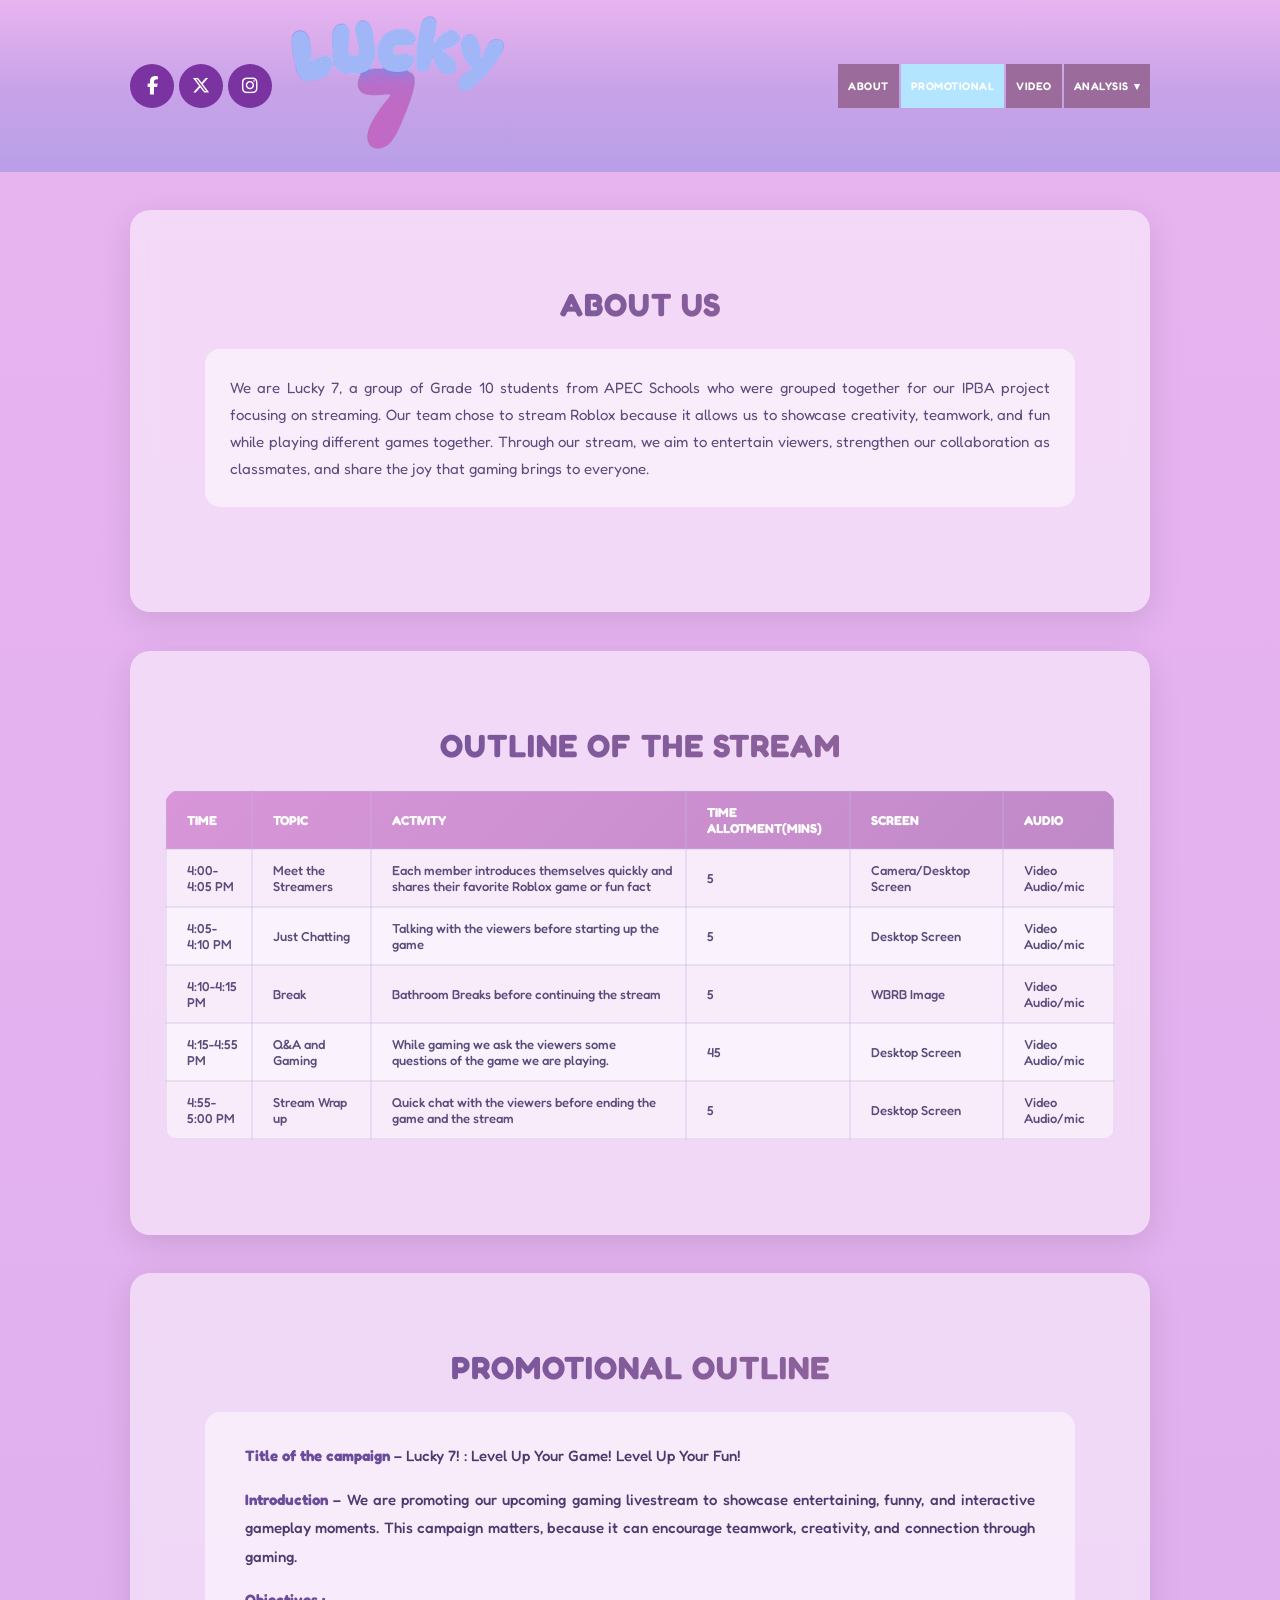
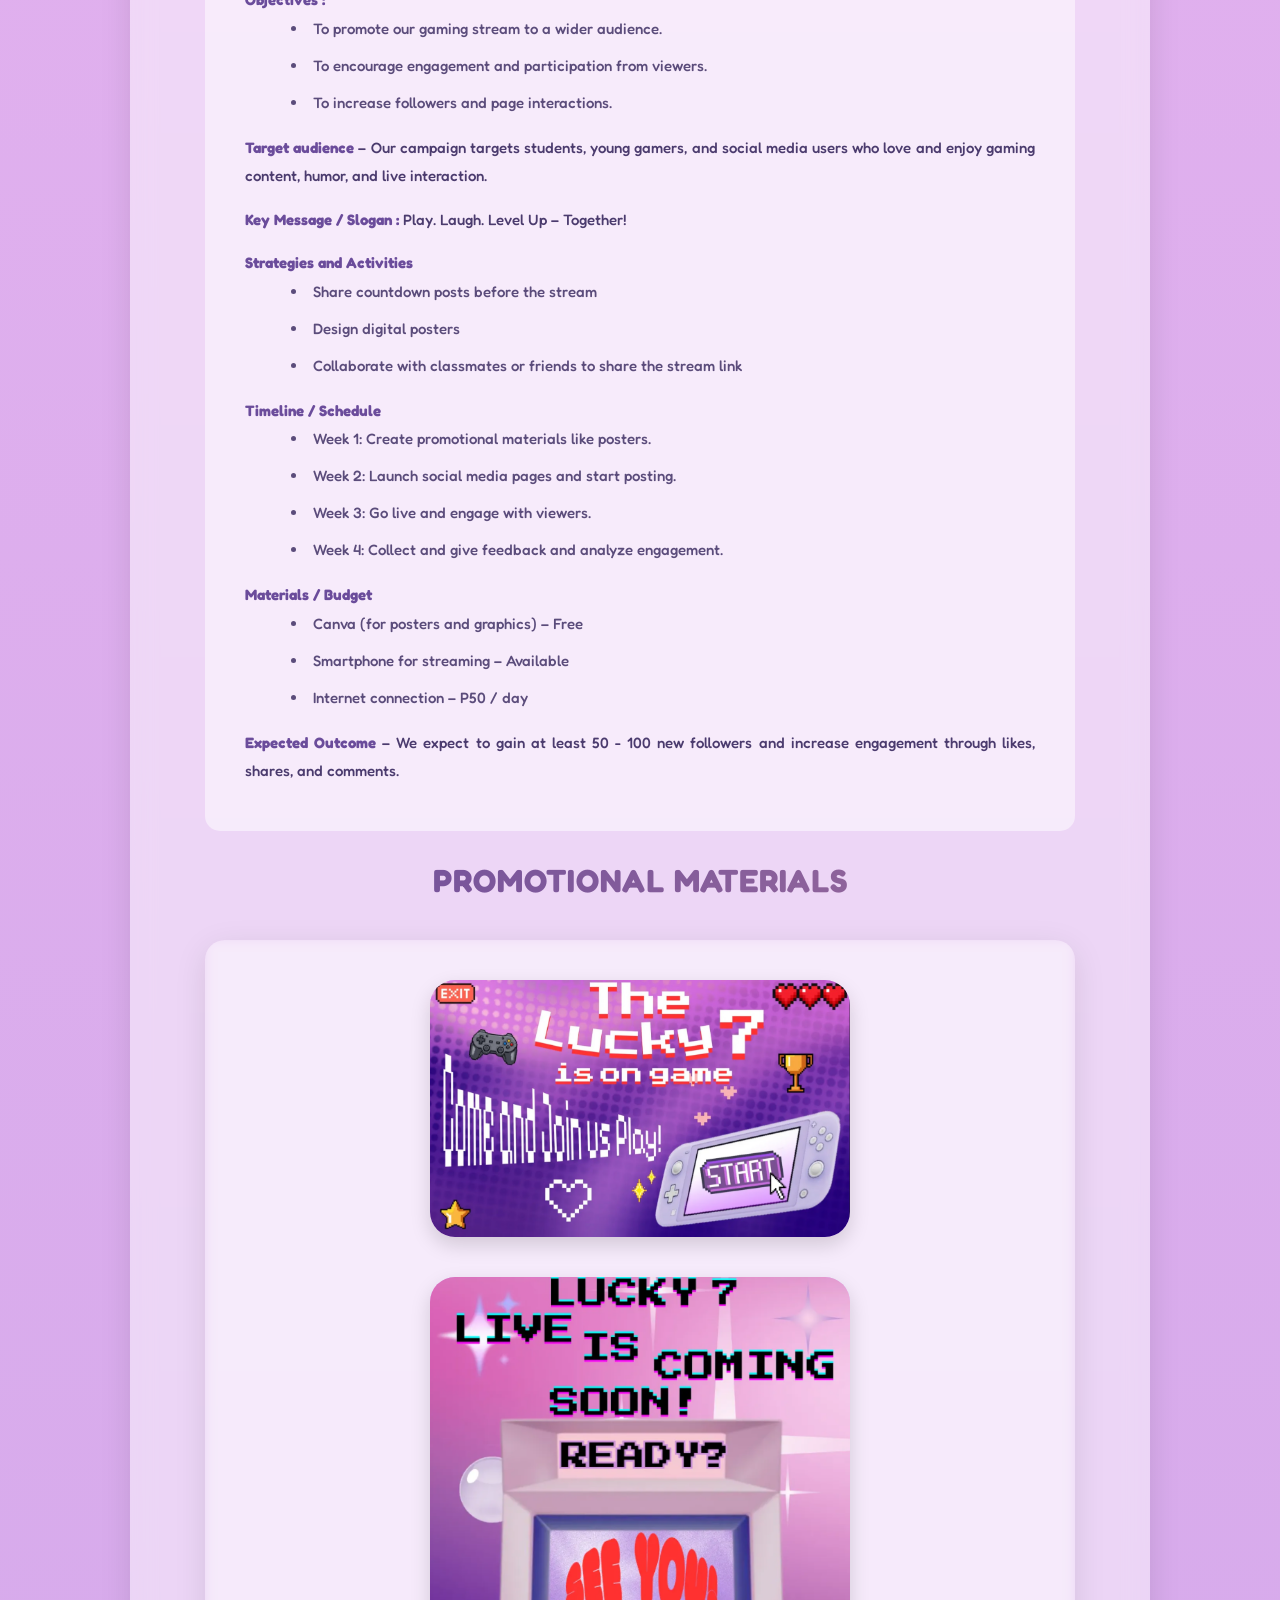
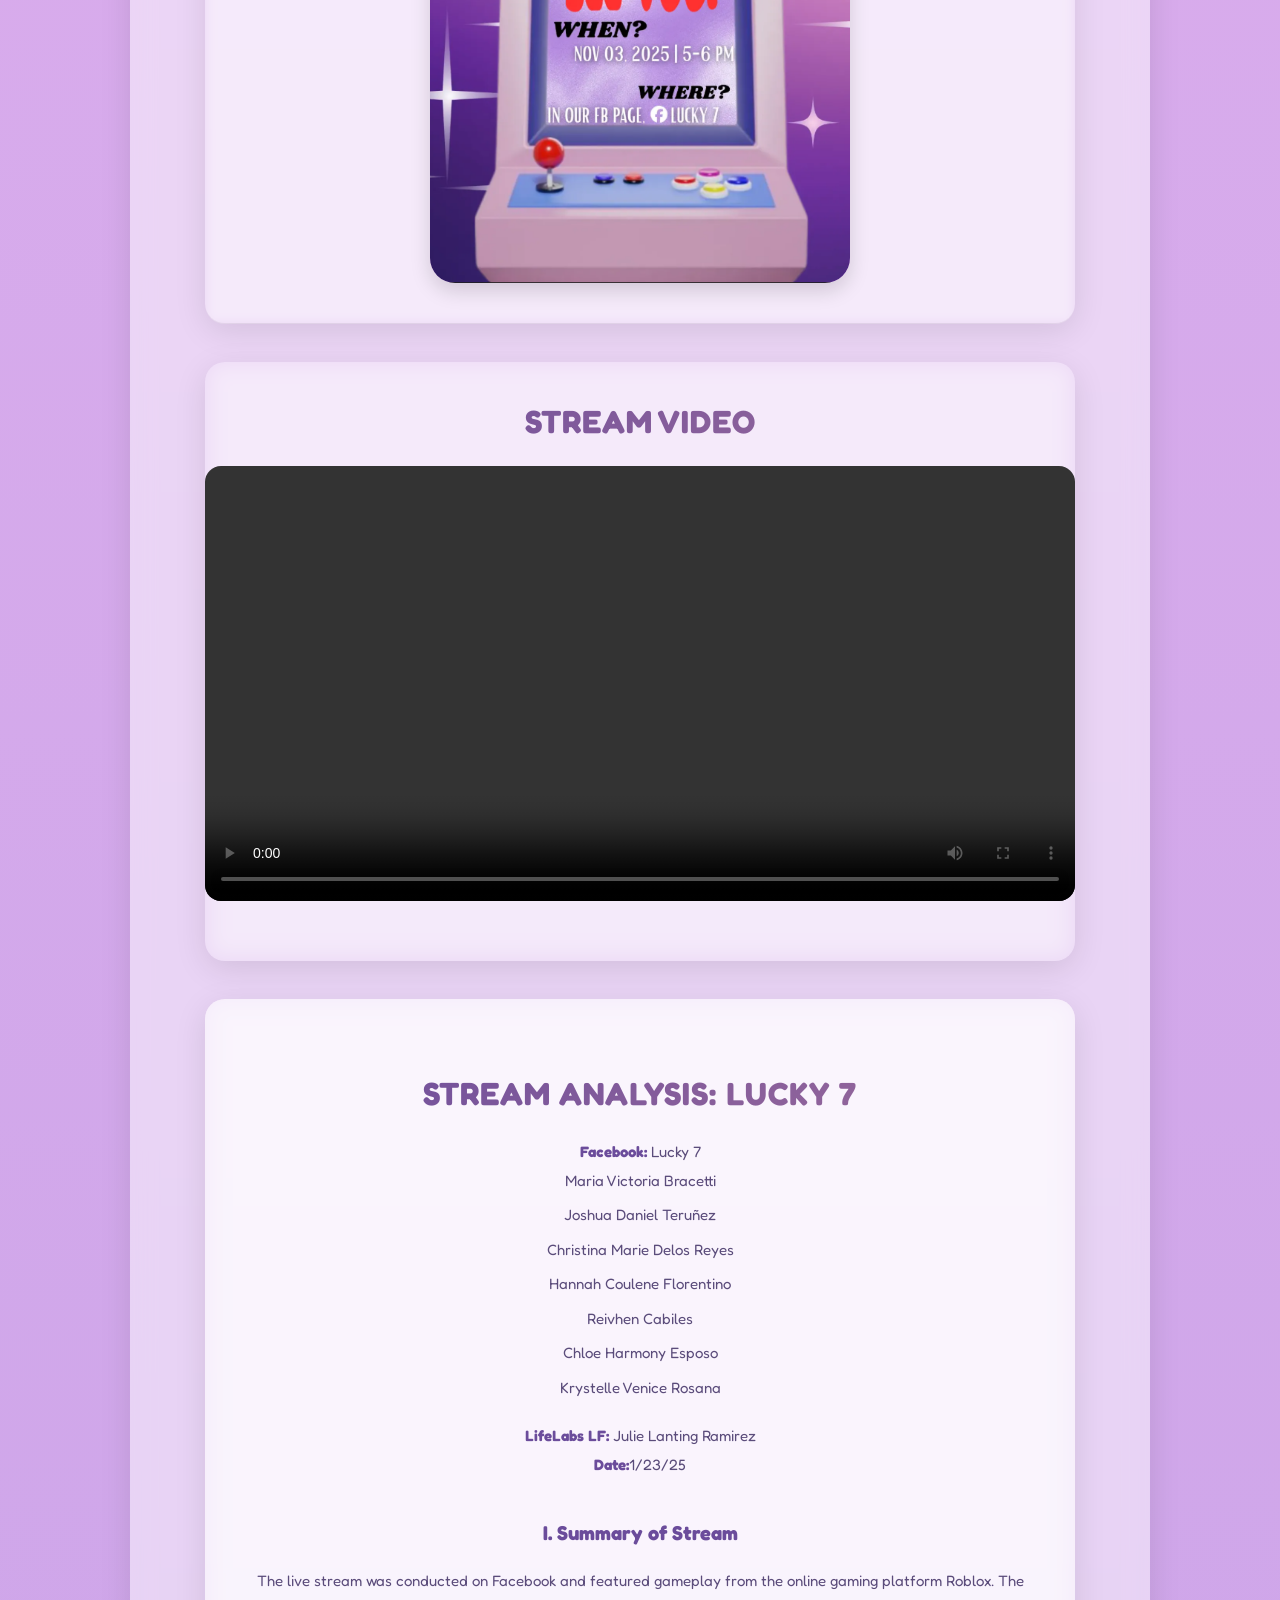
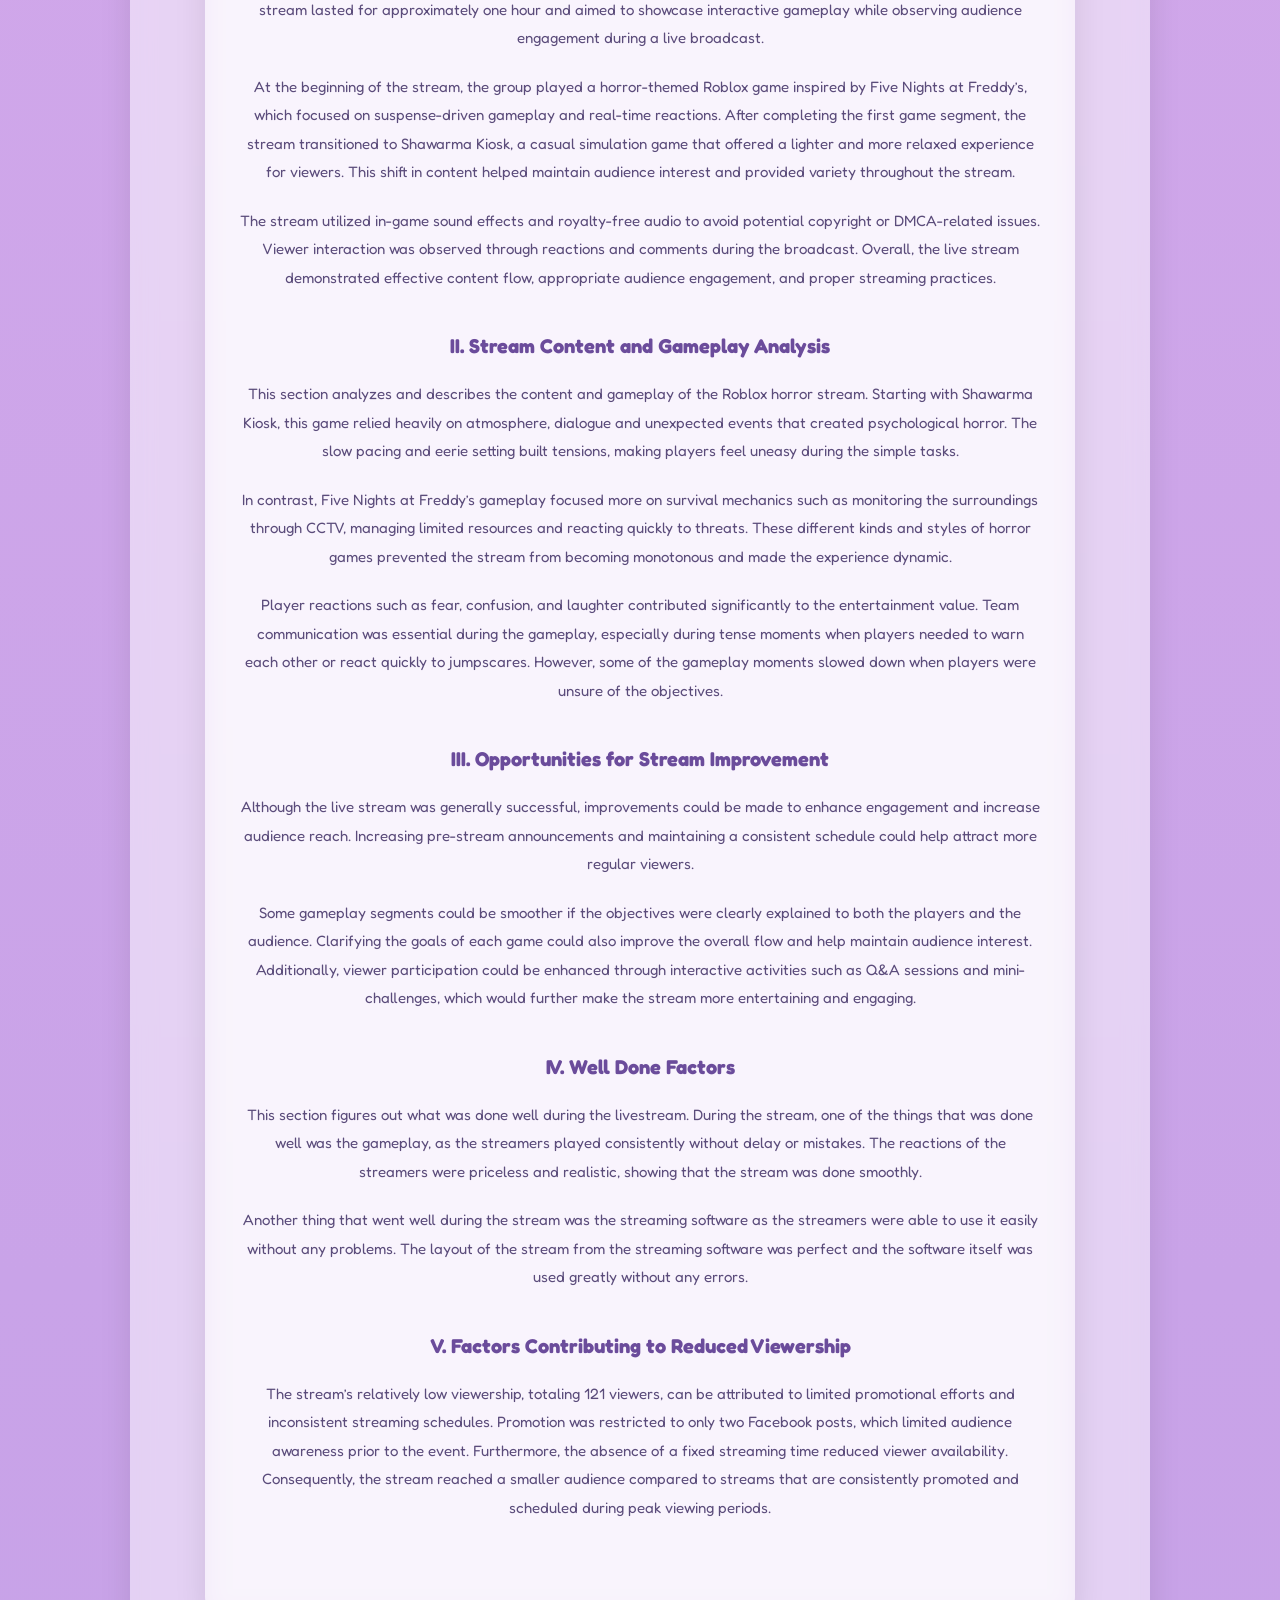
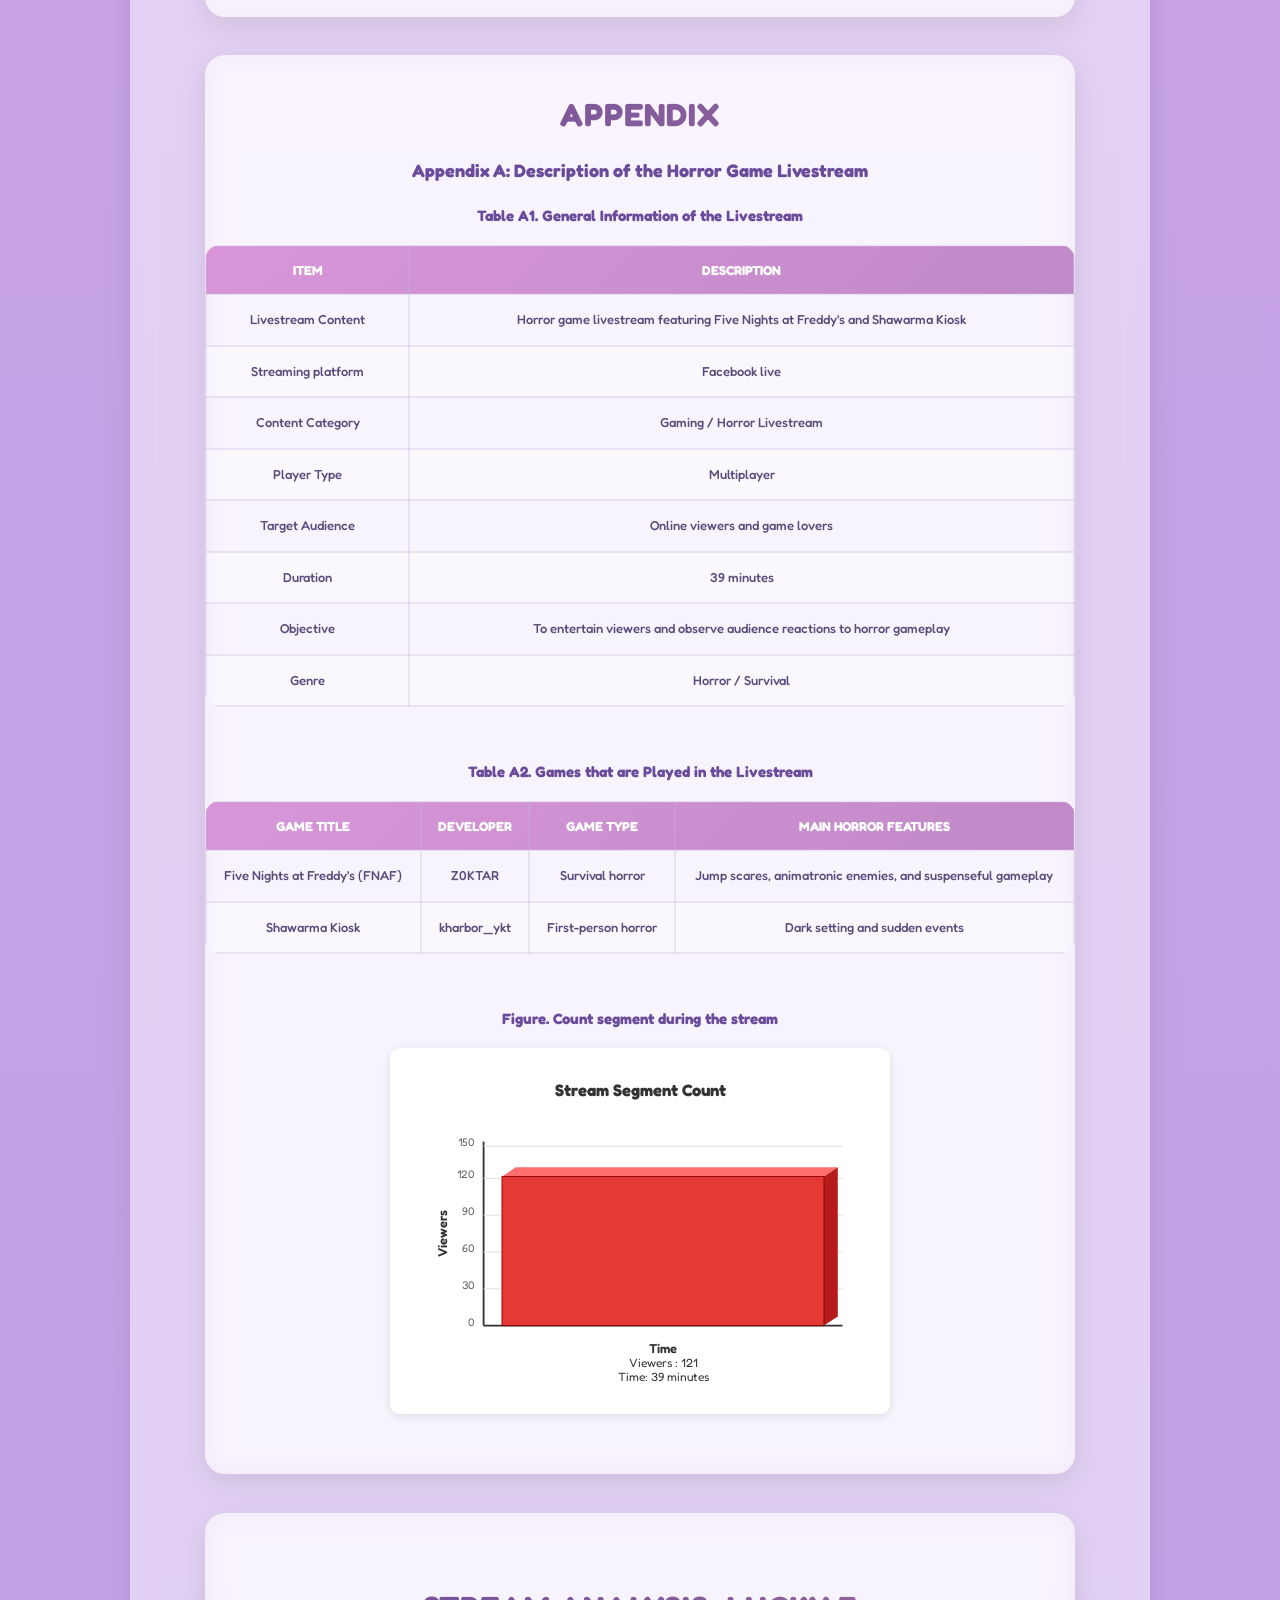
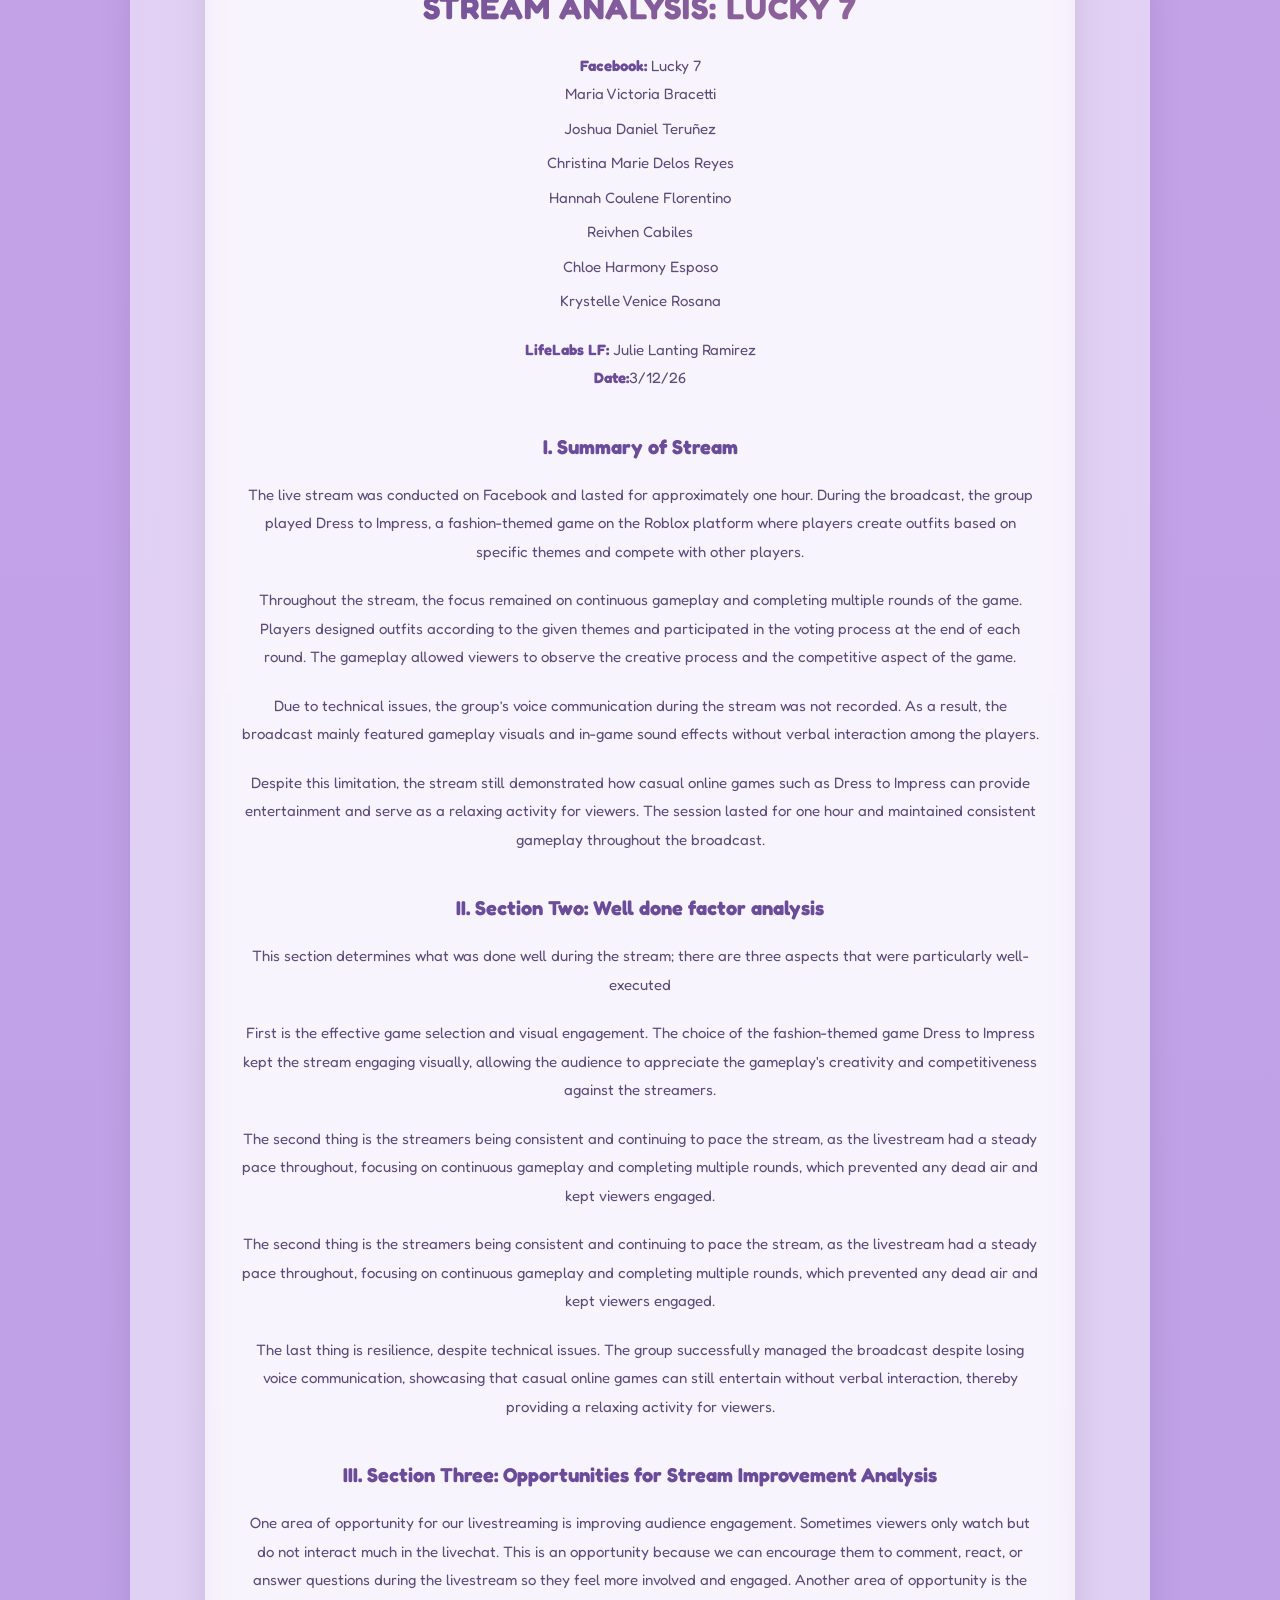
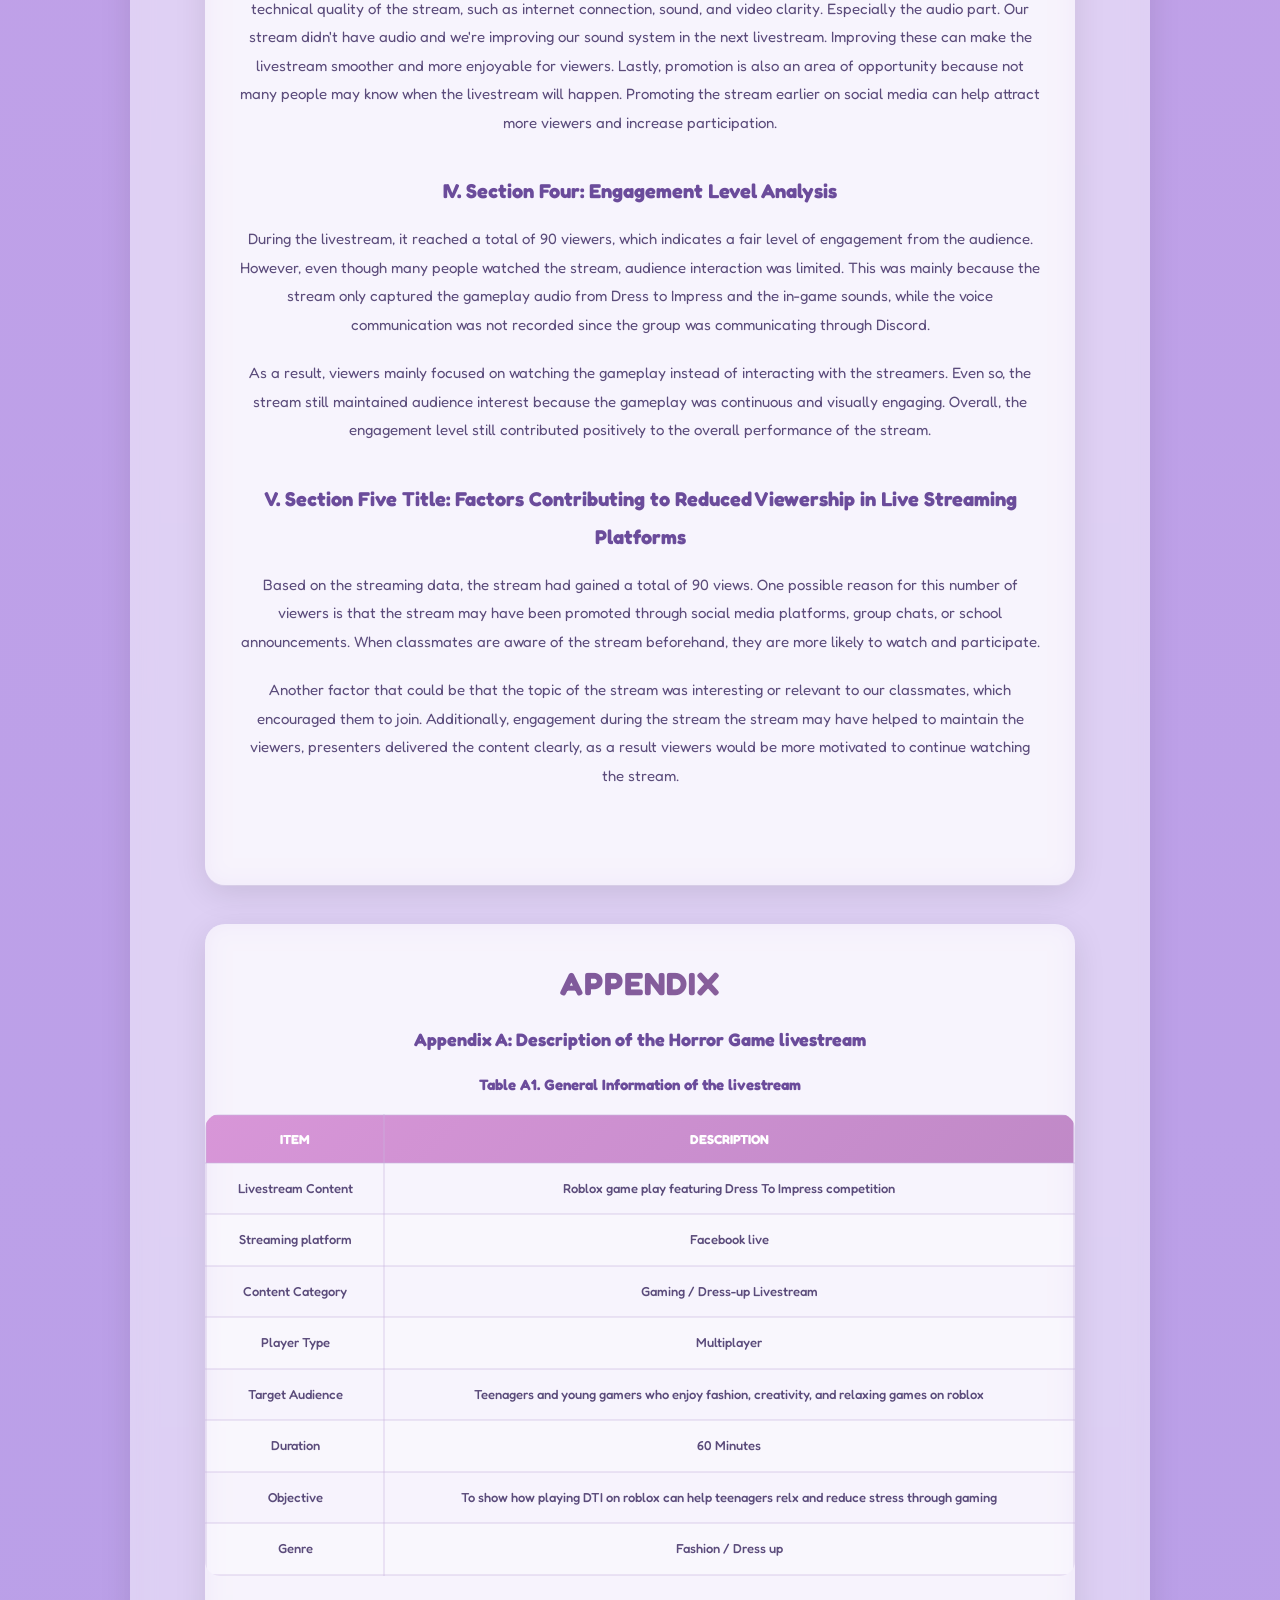
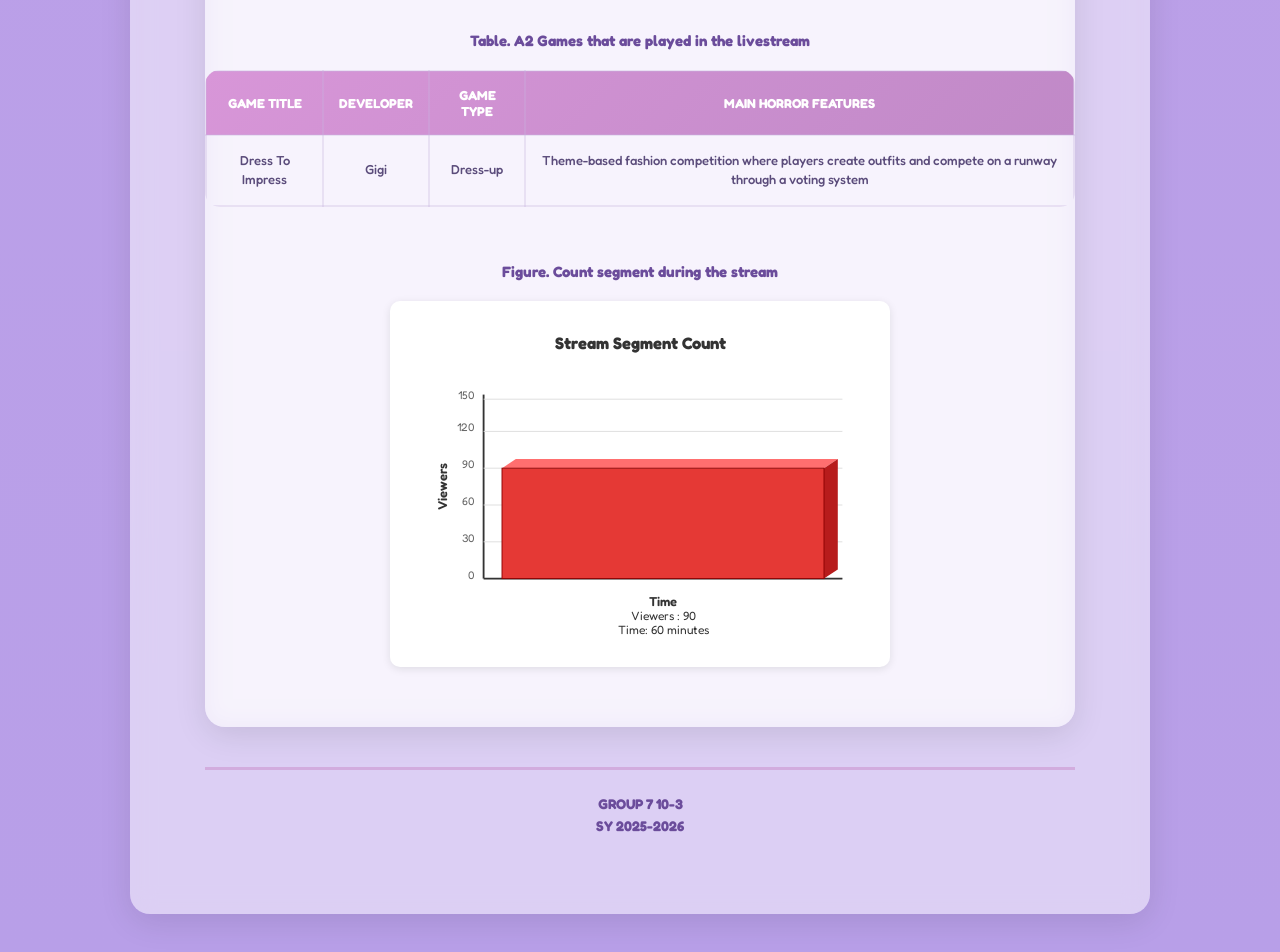
==== commit 91e1c22f: "fix style responsiveness" ====
--- a/index.html
+++ b/index.html
@@ -33,8 +33,13 @@
                 </div>
 
             </div>
-            <nav>
-                <ul>
+            <button class="hamburger" id="hamburger" aria-label="Toggle navigation menu">
+                <span></span>
+                <span></span>
+                <span></span>
+            </button>
+            <nav id="main-nav">
+                <ul id="nav-menu">
                     <li><a href="#about" class="active">ABOUT</a></li>
                     <li><a href="#promotional">PROMOTIONAL</a></li>
                     <li><a href="#video">VIDEO</a></li>
@@ -784,7 +789,6 @@
 
     <script>
 
-
         // Back to Top Button
         const backToTopBtn = document.getElementById('backToTopBtn');
 
@@ -802,6 +806,23 @@
                 behavior: 'smooth'
             });
         });
+
+        // Hamburger Menu Toggle
+        const hamburger = document.getElementById('hamburger');
+        const mainNav = document.getElementById('main-nav');
+
+        hamburger.addEventListener('click', () => {
+            hamburger.classList.toggle('active');
+            mainNav.classList.toggle('open');
+        });
+
+        // Close menu when a nav link is clicked
+        mainNav.querySelectorAll('a').forEach(link => {
+            link.addEventListener('click', () => {
+                hamburger.classList.remove('active');
+                mainNav.classList.remove('open');
+            });
+        });
     </script>
 
 </body>
--- a/style.css
+++ b/style.css
@@ -45,8 +45,9 @@
     font-family: 'Fredoka', 'Comic Sans MS', cursive, sans-serif;
     background: linear-gradient(180deg, #E8B4F0 0%, #C9A3E8 50%, #B89FE8 100%);
     padding: clamp(10px, 2vw, 15px) 0;
-    position: relative;
-    z-index: 10;
+    position: sticky;
+    top: 0;
+    z-index: 1000;
     width: 100%;
 }
 
@@ -108,11 +109,8 @@
 
 /* === LOGO SECTION === */
 .logo-section {
-    position: absolute;
-    left: 50%;
-    transform: translateX(-50%);
     text-align: center;
-    top: -10px;
+    flex: 0 0 auto;
 }
 
 .logo img {
@@ -156,6 +154,8 @@
 /* === NAVIGATION === */
 nav {
     margin-left: auto;
+    flex: 1 1 auto;
+    min-width: 0;
 }
 
 nav ul {
@@ -164,10 +164,11 @@
     gap: 0;
     margin: 0;
     flex-wrap: wrap;
+    justify-content: flex-end;
 }
 
 nav ul li a {
-    padding: clamp(6px, 1vw, 8px) clamp(10px, 2vw, 18px);
+    padding: clamp(6px, 1vw, 8px) clamp(8px, 1.5vw, 18px);
     text-decoration: none;
     color: white;
     font-weight: 600;
@@ -181,18 +182,57 @@
     transition: all 0.3s ease;
     -webkit-tap-highlight-color: transparent;
     touch-action: manipulation;
-}
-
-nav ul li a.active,
-nav ul li a:hover {
+    white-space: nowrap;
+}
+
+/* === HAMBURGER MENU (mobile only) === */
+.hamburger {
+    display: none;
+    background: none;
+    border: none;
+    cursor: pointer;
+    padding: 8px;
+    z-index: 1001;
+    -webkit-tap-highlight-color: transparent;
+    touch-action: manipulation;
+}
+
+.hamburger span {
+    display: block;
+    width: 24px;
+    height: 3px;
+    background: #7A33A0;
+    margin: 5px 0;
+    border-radius: 2px;
+    transition: all 0.3s ease;
+}
+
+.hamburger.active span:nth-child(1) {
+    transform: rotate(45deg) translate(5px, 6px);
+}
+
+.hamburger.active span:nth-child(2) {
+    opacity: 0;
+}
+
+.hamburger.active span:nth-child(3) {
+    transform: rotate(-45deg) translate(5px, -6px);
+}
+
+nav ul li a.active {
     background: #B3E5FF;
-    color: #333;
 }
 
 nav ul li:nth-child(1) a { background: #9B6B9B; }
-nav ul li:nth-child(2) a { background: #B3E5FF; color: #333; }
+nav ul li:nth-child(2) a { background: #B3E5FF; }
 nav ul li:nth-child(3) a { background: #9B6B9B; }
 nav ul li:nth-child(4) a { background: #9B6B9B; }
+
+/* When cursor enters nav, reset PROMOTIONAL to purple */
+nav ul:hover li:nth-child(2) a { background: #9B6B9B; color: inherit; }
+
+/* Blue follows whichever item is hovered (after the reset, so it wins) */
+nav ul:hover li a:hover { background: #B3E5FF;}
 
 /* ============================================
    MAIN CONTENT LAYOUT
@@ -865,40 +905,20 @@
     }
 
     header .container {
-        flex-direction: column;
-        align-items: center;
-        gap: 8px;
+        gap: 6px;
     }
 
     .social-icons {
-        order: 1;
         margin-top: 5px;
     }
 
     .logo-section {
-        order: 2;
-        position: relative;
-        left: 0;
-        transform: none;
-        margin: 8px 0;
-    }
-
-    nav {
-        order: 3;
-        width: 100%;
-        margin: 5px 0 0;
-    }
-
-    nav ul {
-        justify-content: center;
-        flex-wrap: wrap;
-        gap: 2px;
+        margin: 6px 0;
     }
 
     nav ul li a {
-        padding: 8px 6px;
-        font-size: 9px;
-        min-height: 44px;
+        padding: 10px 12px;
+        font-size: 11px;
     }
 
     .about-section,
@@ -931,6 +951,165 @@
     header .container {
         flex-direction: column;
         align-items: center;
+        gap: 8px;
+        position: relative;
+    }
+
+    .social-icons {
+        order: 1;
+        margin-top: 10px;
+    }
+
+    .logo-section {
+        order: 2;
+        position: relative;
+        left: 0;
+        transform: none;
+        margin: 8px 0;
+    }
+
+    /* Hamburger visible on small phones */
+    .hamburger {
+        display: flex;
+        flex-direction: column;
+        order: 3;
+        position: absolute;
+        top: 10px;
+        right: 10px;
+    }
+
+    nav {
+        order: 4;
+        width: 100%;
+        margin: 0;
+        max-height: 0;
+        overflow: hidden;
+        transition: max-height 0.3s ease;
+    }
+
+    nav.open {
+        max-height: 300px;
+    }
+
+    nav ul {
+        flex-direction: column;
+        align-items: stretch;
+        gap: 0;
+    }
+
+    nav ul li a {
+        padding: 12px 16px;
+        font-size: 12px;
+        min-height: 44px;
+        justify-content: flex-start;
+    }
+
+    .about-section,
+    .stream-outline-section,
+    .analysis-section,
+    .appendix-section {
+        padding: 20px 10px;
+        margin: 15px 0;
+    }
+
+    .content-center {
+        padding: 12px;
+    }
+
+    .about-text,
+    .promotional-content {
+        padding: 15px;
+        line-height: 1.7;
+    }
+
+    .promotional-content p {
+        margin-bottom: 10px;
+    }
+
+    .promotional-content ul,
+    .promotional-content ol {
+        margin-left: 15px;
+        margin-bottom: 12px;
+        padding-left: 8px;
+    }
+
+    .promotional-content li {
+        margin-bottom: 8px;
+        padding-left: 3px;
+    }
+
+    .promotional-content strong {
+        display: block;
+        margin-top: 10px;
+    }
+
+    .promo-materials {
+        padding: 15px;
+        gap: 15px;
+    }
+
+    .promo-card {
+        flex: 1 1 100%;
+    }
+
+    main {
+        padding: 20px 10px;
+    }
+
+    /* Hide characters on small screens */
+    .character-left,
+    .character1,
+    .character-right,
+    .character3 {
+        display: none;
+    }
+
+    .background-characters::before,
+    .background-characters::after {
+        display: none;
+    }
+
+    /* Dropdown goes full width on mobile */
+    li.dropdown .dropdown-menu {
+        position: static;
+        box-shadow: none;
+        border-radius: 0;
+        border: none;
+        background: rgba(255, 255, 255, 0.15);
+        padding: 0;
+        visibility: visible;
+        opacity: 1;
+        transform: none;
+        max-height: 0;
+        overflow: hidden;
+        transition: max-height 0.3s ease;
+    }
+
+    li.dropdown:hover .dropdown-menu,
+    li.dropdown.open .dropdown-menu {
+        max-height: 200px;
+    }
+
+    li.dropdown .dropdown-menu::before {
+        display: none;
+    }
+
+    li.dropdown .dropdown-menu li a {
+        padding: 10px 24px;
+        font-size: 11px;
+        color: white;
+        margin: 0;
+        border-radius: 0;
+    }
+}
+
+/* ============================================
+   RESPONSIVE: 481px - 768px (Large Phones / Small Tablets)
+   ============================================ */
+@media (min-width: 481px) and (max-width: 768px) {
+    header .container {
+        flex-direction: column;
+        align-items: center;
         gap: 10px;
     }
 
@@ -950,112 +1129,6 @@
     nav {
         order: 3;
         width: 100%;
-        margin: 10px 0 0;
-    }
-
-    nav ul {
-        justify-content: center;
-        flex-wrap: wrap;
-    }
-
-    nav ul li a {
-        padding: 8px 10px;
-        font-size: 10px;
-        min-height: 44px;
-    }
-
-    .about-section,
-    .stream-outline-section,
-    .analysis-section,
-    .appendix-section {
-        padding: 20px 10px;
-        margin: 15px 0;
-    }
-
-    .content-center {
-        padding: 12px;
-    }
-
-    .about-text,
-    .promotional-content {
-        padding: 15px;
-        line-height: 1.7;
-    }
-
-    .promotional-content p {
-        margin-bottom: 10px;
-    }
-
-    .promotional-content ul,
-    .promotional-content ol {
-        margin-left: 15px;
-        margin-bottom: 12px;
-        padding-left: 8px;
-    }
-
-    .promotional-content li {
-        margin-bottom: 8px;
-        padding-left: 3px;
-    }
-
-    .promotional-content strong {
-        display: block;
-        margin-top: 10px;
-    }
-
-    .promo-materials {
-        padding: 15px;
-        gap: 15px;
-    }
-
-    .promo-card {
-        flex: 1 1 100%;
-    }
-
-    main {
-        padding: 20px 10px;
-    }
-
-    /* Hide characters on small screens */
-    .character-left,
-    .character1,
-    .character-right,
-    .character3 {
-        display: none;
-    }
-
-    .background-characters::before,
-    .background-characters::after {
-        display: none;
-    }
-}
-
-/* ============================================
-   RESPONSIVE: 481px - 768px (Large Phones / Small Tablets)
-   ============================================ */
-@media (min-width: 481px) and (max-width: 768px) {
-    header .container {
-        flex-direction: column;
-        align-items: center;
-        gap: 10px;
-    }
-
-    .social-icons {
-        order: 1;
-        margin-top: 10px;
-    }
-
-    .logo-section {
-        order: 2;
-        position: relative;
-        left: 0;
-        transform: none;
-        margin: 10px 0;
-    }
-
-    nav {
-        order: 3;
-        width: 100%;
         margin: 10px auto 0;
     }
 
@@ -1068,6 +1141,7 @@
         padding: 8px 12px;
         font-size: 12px;
         min-height: 44px;
+        white-space: nowrap;
     }
 
     .about-section,
@@ -1115,14 +1189,17 @@
    ============================================ */
 @media (min-width: 769px) and (max-width: 1024px) {
     header .container {
-        flex-direction: column;
+        flex-direction: row;
+        flex-wrap: nowrap;
         align-items: center;
-        gap: 12px;
+        gap: 10px;
+        justify-content: space-between;
     }
 
     .social-icons {
         order: 1;
-        margin-top: 10px;
+        margin-top: 0;
+        flex: 0 0 auto;
     }
 
     .logo-section {
@@ -1130,25 +1207,27 @@
         position: relative;
         left: 0;
         transform: none;
-        margin: 10px 0;
+        margin: 0;
+        flex: 0 0 auto;
     }
 
     nav {
         order: 3;
-        width: 100%;
-        margin: 10px 0 0;
+        flex: 1 1 auto;
+        min-width: 0;
     }
 
     nav ul {
-        justify-content: center;
-        flex-wrap: wrap;
-        gap: 3px;
+        justify-content: flex-end;
+        flex-wrap: nowrap;
+        gap: 2px;
     }
 
     nav ul li a {
-        padding: 8px 14px;
-        font-size: 11px;
+        padding: 8px 8px;
+        font-size: 10px;
         min-height: 44px;
+        white-space: nowrap;
     }
 
     .container {
@@ -1204,26 +1283,32 @@
     .social-icons {
         gap: 5px;
         margin-top: 0;
-        flex-shrink: 0;
+        flex: 0 0 auto;
     }
 
     .logo-section {
-        flex-shrink: 0;
+        position: relative;
+        left: 0;
+        transform: none;
+        flex: 0 0 auto;
     }
 
     nav {
-        margin-left: auto;
-        flex-shrink: 0;
+        flex: 1 1 auto;
+        min-width: 0;
     }
 
     nav ul {
         gap: 2px;
+        justify-content: flex-end;
+        flex-wrap: nowrap;
     }
 
     nav ul li a {
-        padding: 8px 12px;
+        padding: 8px 10px;
         font-size: 11px;
         min-height: 44px;
+        white-space: nowrap;
     }
 
     .container {
@@ -1258,16 +1343,24 @@
 
     .social-icons {
         margin-top: 0;
-        flex-shrink: 0;
+        flex: 0 0 auto;
     }
 
     .logo-section {
-        flex-shrink: 0;
+        position: relative;
+        left: 0;
+        transform: none;
+        flex: 0 0 auto;
     }
 
     nav {
-        margin-left: auto;
-        flex-shrink: 0;
+        flex: 1 1 auto;
+        min-width: 0;
+    }
+
+    nav ul {
+        justify-content: flex-end;
+        flex-wrap: nowrap;
     }
 
     /* Characters visible only on large screens where there's room */
@@ -1344,13 +1437,13 @@
     }
 
     header {
-        padding: 6px 0;
+        padding: 4px 0;
     }
 
     header .container {
         flex-direction: row;
         flex-wrap: nowrap;
-        gap: 8px;
+        gap: 6px;
         align-items: center;
         justify-content: space-between;
     }
@@ -1358,16 +1451,16 @@
     .social-icons {
         order: 1;
         margin-top: 0;
-        gap: 4px;
-        flex-shrink: 0;
+        gap: 3px;
+        flex: 0 0 auto;
     }
 
     .social-icons .social {
-        min-width: 36px;
-        min-height: 36px;
-        width: 36px;
-        height: 36px;
-        font-size: 12px;
+        min-width: 32px;
+        min-height: 32px;
+        width: 32px;
+        height: 32px;
+        font-size: 11px;
     }
 
     .logo-section {
@@ -1376,31 +1469,46 @@
         left: 0;
         transform: none;
         margin: 0;
-        flex-shrink: 0;
+        flex: 0 0 auto;
+    }
+
+    .logo img {
+        max-height: 40px;
+        width: auto;
     }
 
     .lucky-text {
-        font-size: 16px;
+        font-size: 14px;
     }
 
     .lucky-number {
-        font-size: 30px;
+        font-size: 26px;
     }
 
     nav {
         order: 3;
-        margin: 0 0 0 auto;
-        flex-shrink: 0;
+        margin: 0;
+        flex: 1 1 auto;
+        min-width: 0;
+        overflow-x: auto;
+        -webkit-overflow-scrolling: touch;
     }
 
     nav ul {
         gap: 1px;
+        flex-wrap: nowrap;
+        justify-content: flex-end;
     }
 
     nav ul li a {
-        padding: 6px 8px;
+        padding: 4px 6px;
         font-size: 9px;
-        min-height: 36px;
+        min-height: 32px;
+        white-space: nowrap;
+    }
+
+    .hamburger {
+        display: none !important;
     }
 
     main {
@@ -1481,7 +1589,7 @@
     .social-icons {
         order: 1;
         margin-top: 0;
-        flex-shrink: 0;
+        flex: 0 0 auto;
     }
 
     .logo-section {
@@ -1490,19 +1598,26 @@
         left: 0;
         transform: none;
         margin: 0;
-        flex-shrink: 0;
+        flex: 0 0 auto;
     }
 
     nav {
         order: 3;
-        margin: 0 0 0 auto;
-        flex-shrink: 0;
+        margin: 0;
+        flex: 1 1 auto;
+        min-width: 0;
+    }
+
+    nav ul {
+        flex-wrap: nowrap;
+        justify-content: flex-end;
     }
 
     nav ul li a {
-        padding: 8px 12px;
+        padding: 8px 10px;
         font-size: 10px;
         min-height: 44px;
+        white-space: nowrap;
     }
 
     .video-section .video-container {
@@ -1563,7 +1678,8 @@
   transition: opacity 0.3s ease, transform 0.3s ease, visibility 0.3s;
   position: absolute;
   top: calc(100% + 6px);
-  left: 0;
+  right: 0;
+  left: auto;
   background: #fff;
   list-style: none;
   min-width: 160px;
@@ -1612,7 +1728,8 @@
   content: '';
   position: absolute;
   top: -6px;
-  left: 20px;
+  right: 20px;
+  left: auto;
   width: 12px;
   height: 12px;
   background: #fff;
@@ -1632,4 +1749,112 @@
 
 li.dropdown:hover .arrow {
   transform: rotate(180deg);
+}
+
+/* ============================================
+   MOBILE NAV FIX — below 768px
+   ============================================ */
+@media (max-width: 767px) {
+    nav {
+        width: 100%;
+        position: relative;
+    }
+
+    nav ul {
+        display: flex;
+        flex-direction: row;
+        flex-wrap: wrap;
+        justify-content: center;
+        gap: 0;
+    }
+
+    nav ul li a {
+        padding: 8px 9px;
+        font-size: 10px;
+        min-height: 44px;
+        white-space: nowrap;
+    }
+
+    /* Keep PROMOTIONAL blue — don't reset on touch hover */
+    nav ul:hover li:nth-child(2) a {
+        background: #B3E5FF;
+        color: #333;
+    }
+
+    /* Blue on tap */
+    nav ul li a:active {
+        background: #B3E5FF;
+        color: #333;
+    }
+
+    /* Dropdown anchored right so it doesn't go off-screen */
+    li.dropdown .dropdown-menu {
+        left: auto;
+        right: 0;
+    }
+
+    li.dropdown .dropdown-menu::before {
+        left: auto;
+        right: 20px;
+    }
+}
+
+/* Override for <= 480px: hamburger menu overrides the 767px rules */
+@media (max-width: 480px) {
+    nav ul {
+        flex-direction: column;
+        flex-wrap: nowrap;
+        justify-content: flex-start;
+    }
+
+    nav ul li a {
+        padding: 12px 16px;
+        font-size: 12px;
+        justify-content: flex-start;
+    }
+}
+
+/* Mobile landscape — keep nav compact, override hamburger menu */
+@media (max-width: 767px) and (orientation: landscape) {
+    .hamburger {
+        display: none !important;
+    }
+
+    nav {
+        max-height: none !important;
+        overflow: visible;
+    }
+
+    nav ul {
+        flex-direction: row;
+        flex-wrap: nowrap;
+        justify-content: center;
+    }
+
+    nav ul li a {
+        padding: 6px 8px;
+        min-height: 36px;
+        font-size: 9px;
+        justify-content: center;
+    }
+}
+
+/* ============================================
+   BLUE HOVER — all screen sizes
+   ============================================ */
+
+/* Tablet hover */
+@media (min-width: 768px) and (max-width: 1023px) {
+    nav ul:hover li a:hover {
+        background: #B3E5FF;
+        color: #333;
+    }
+}
+
+/* Touch devices: :active mimics hover */
+@media (hover: none) {
+    nav ul li a:active {
+        background: #B3E5FF;
+        color: #333;
+    }
 }
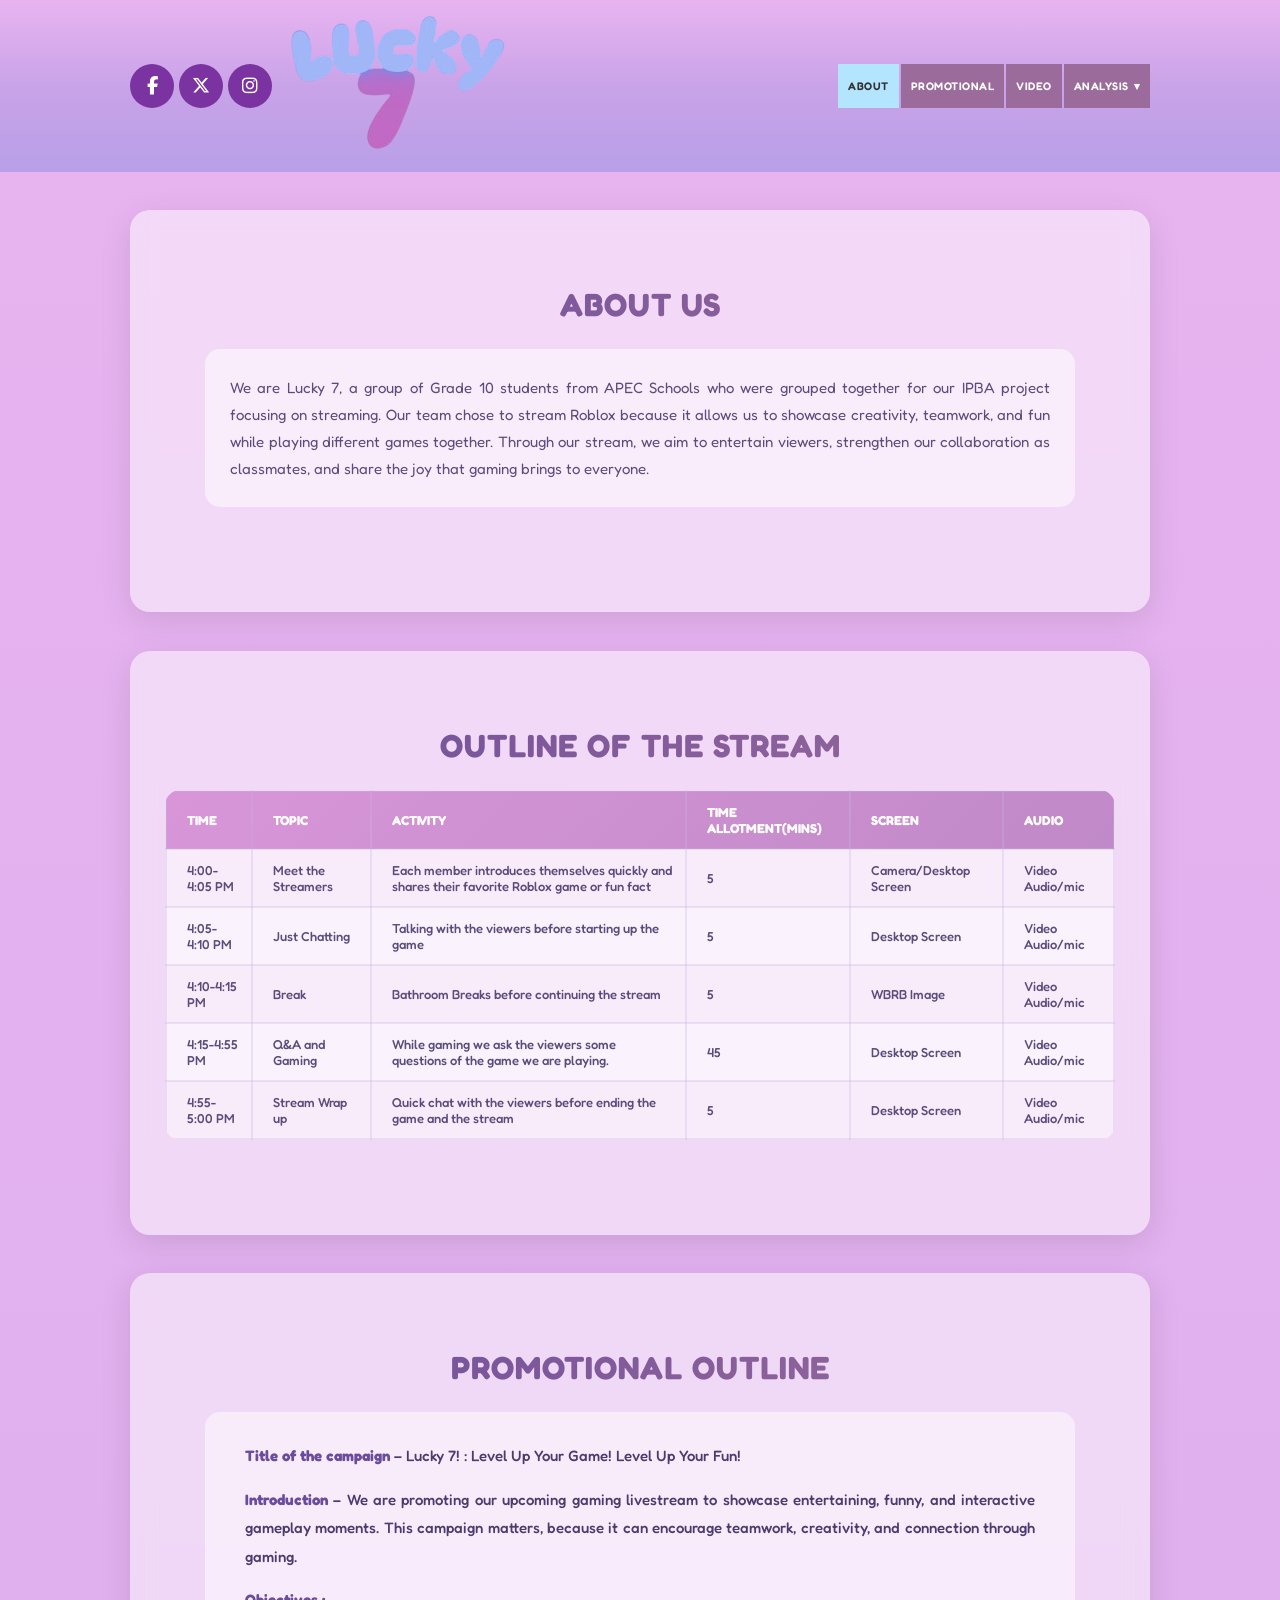
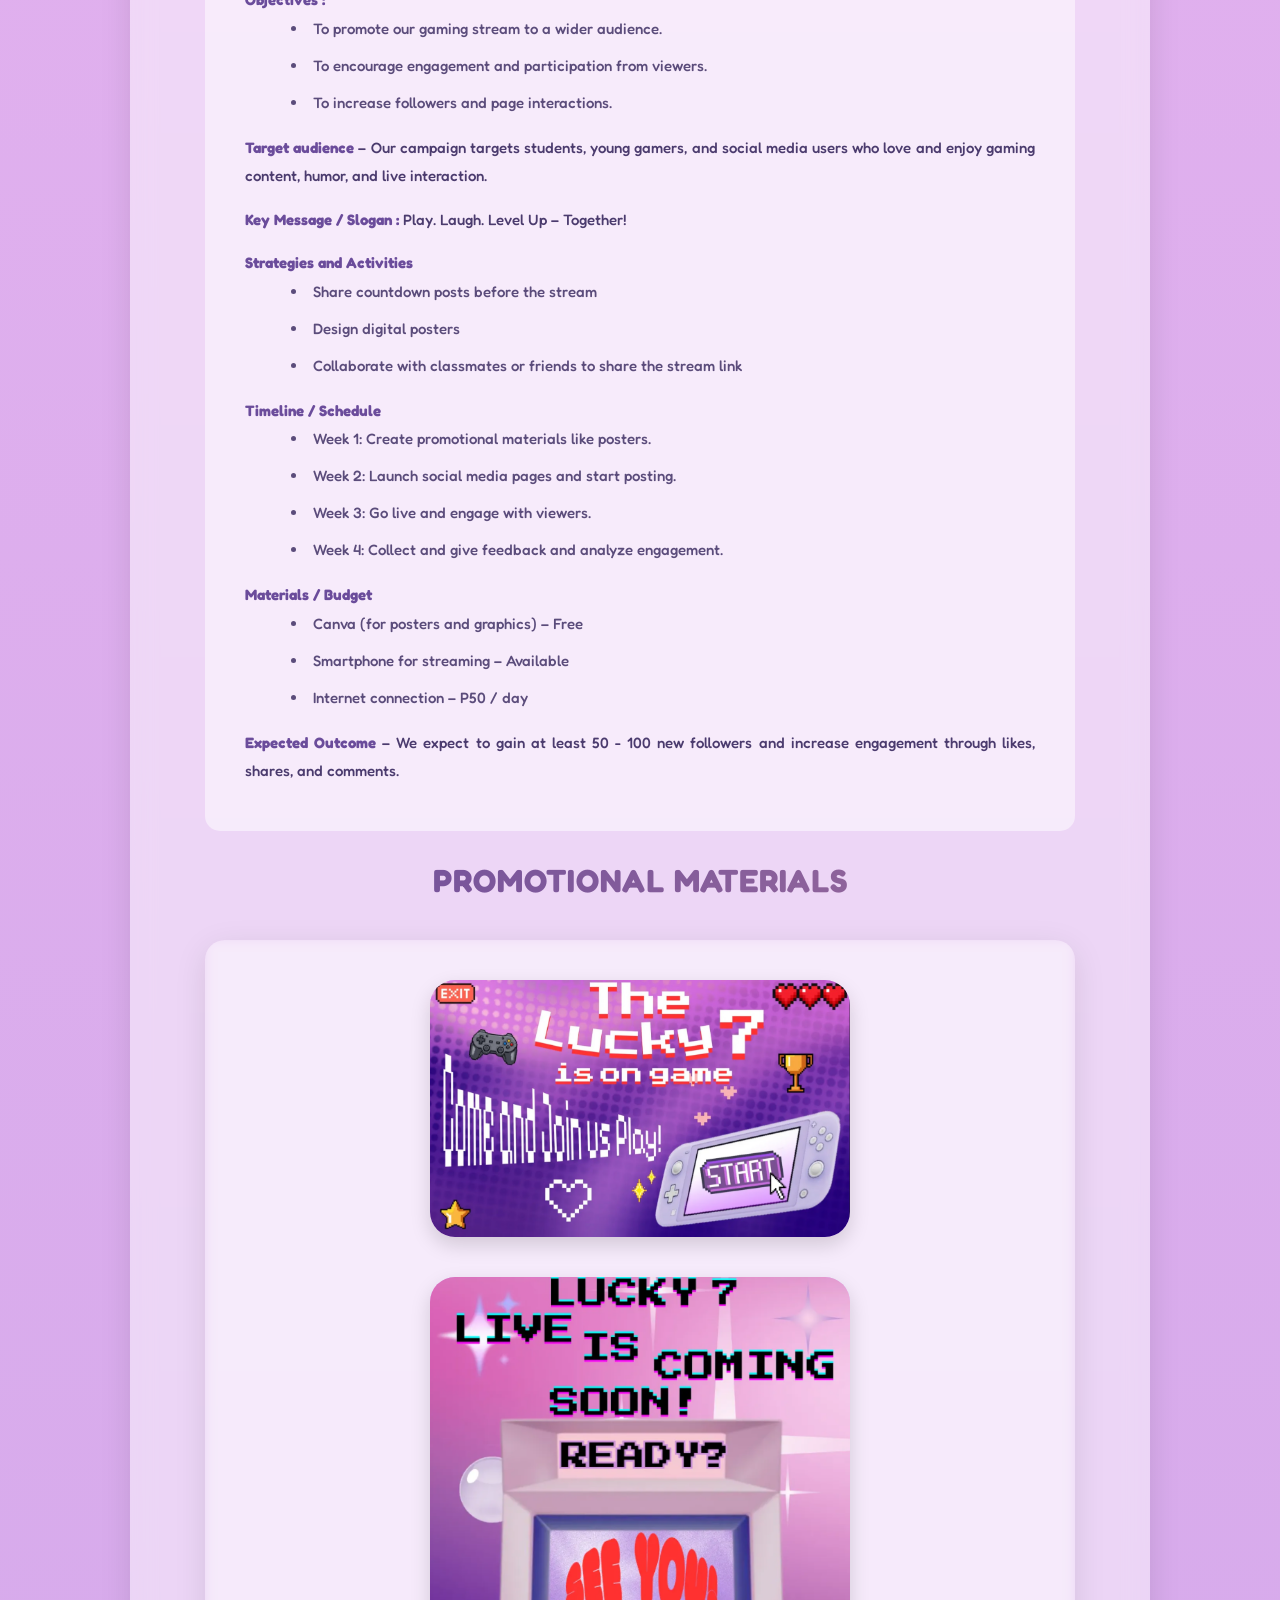
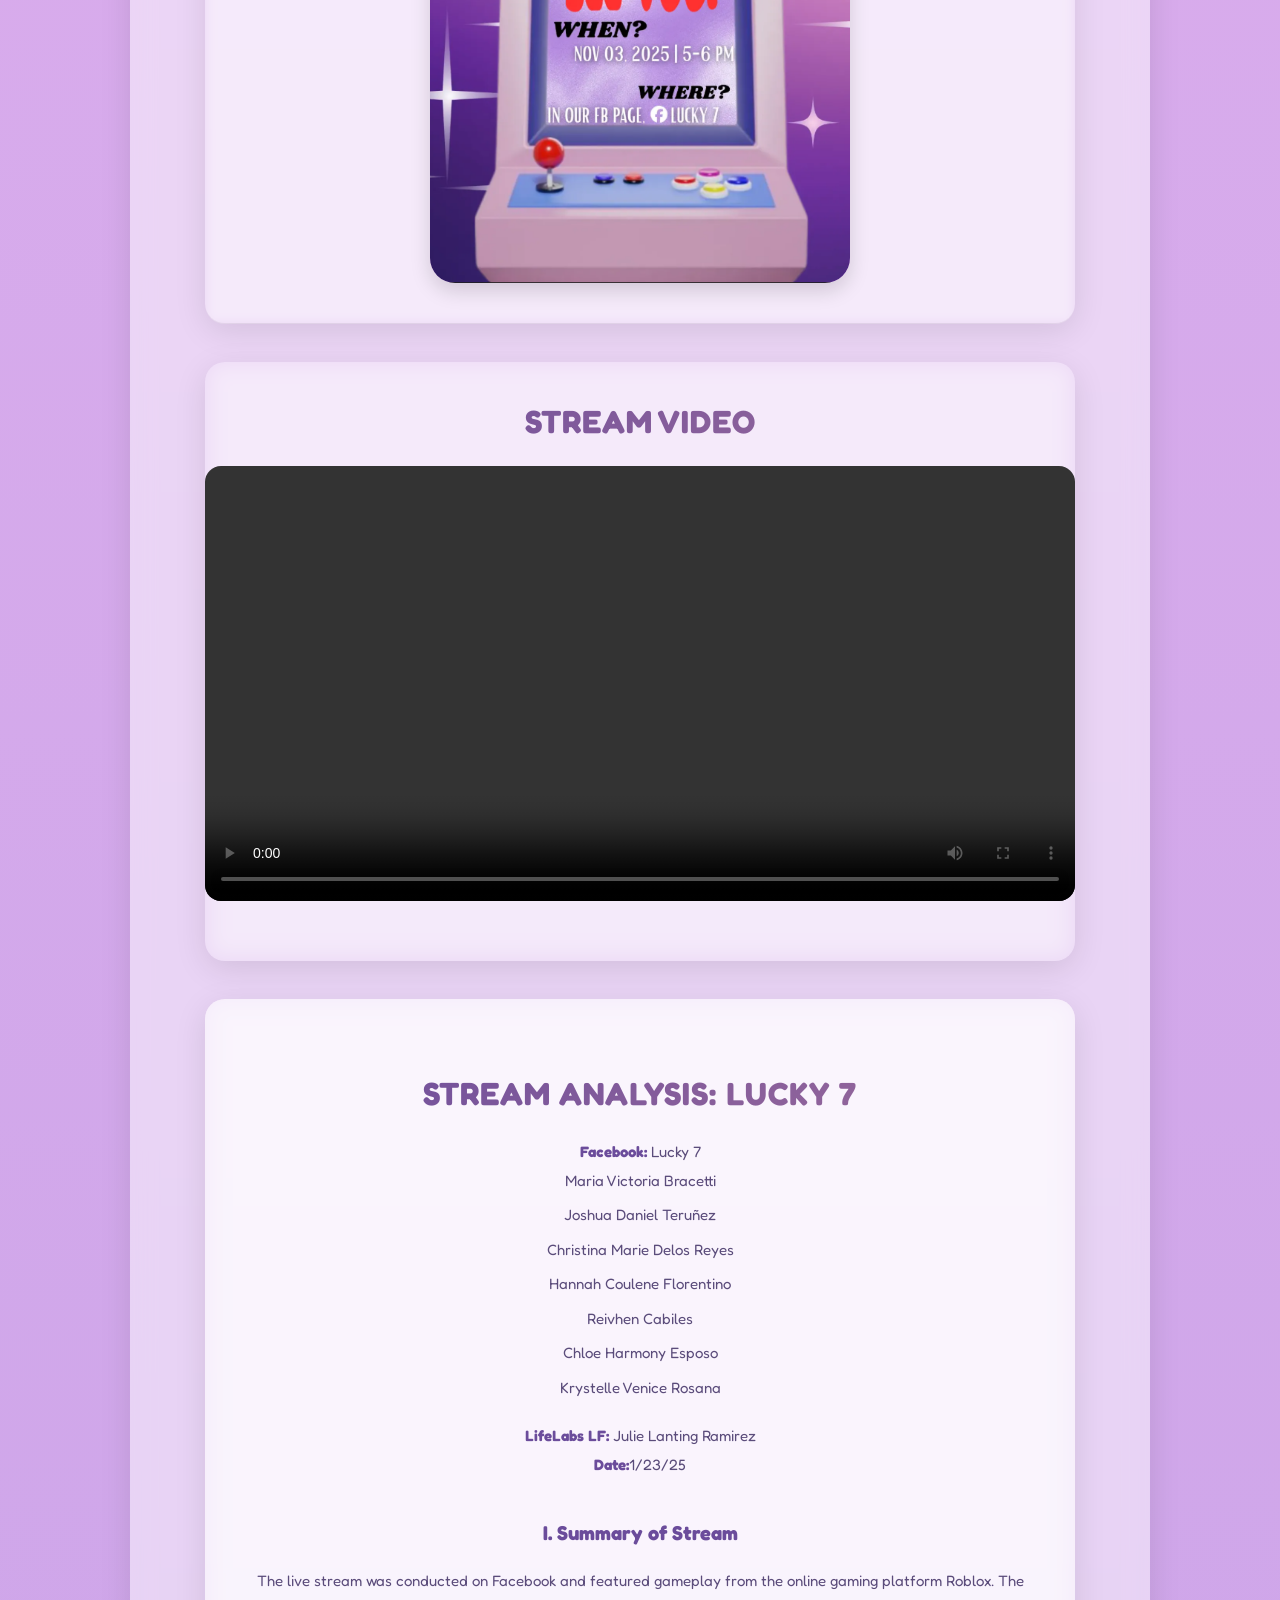
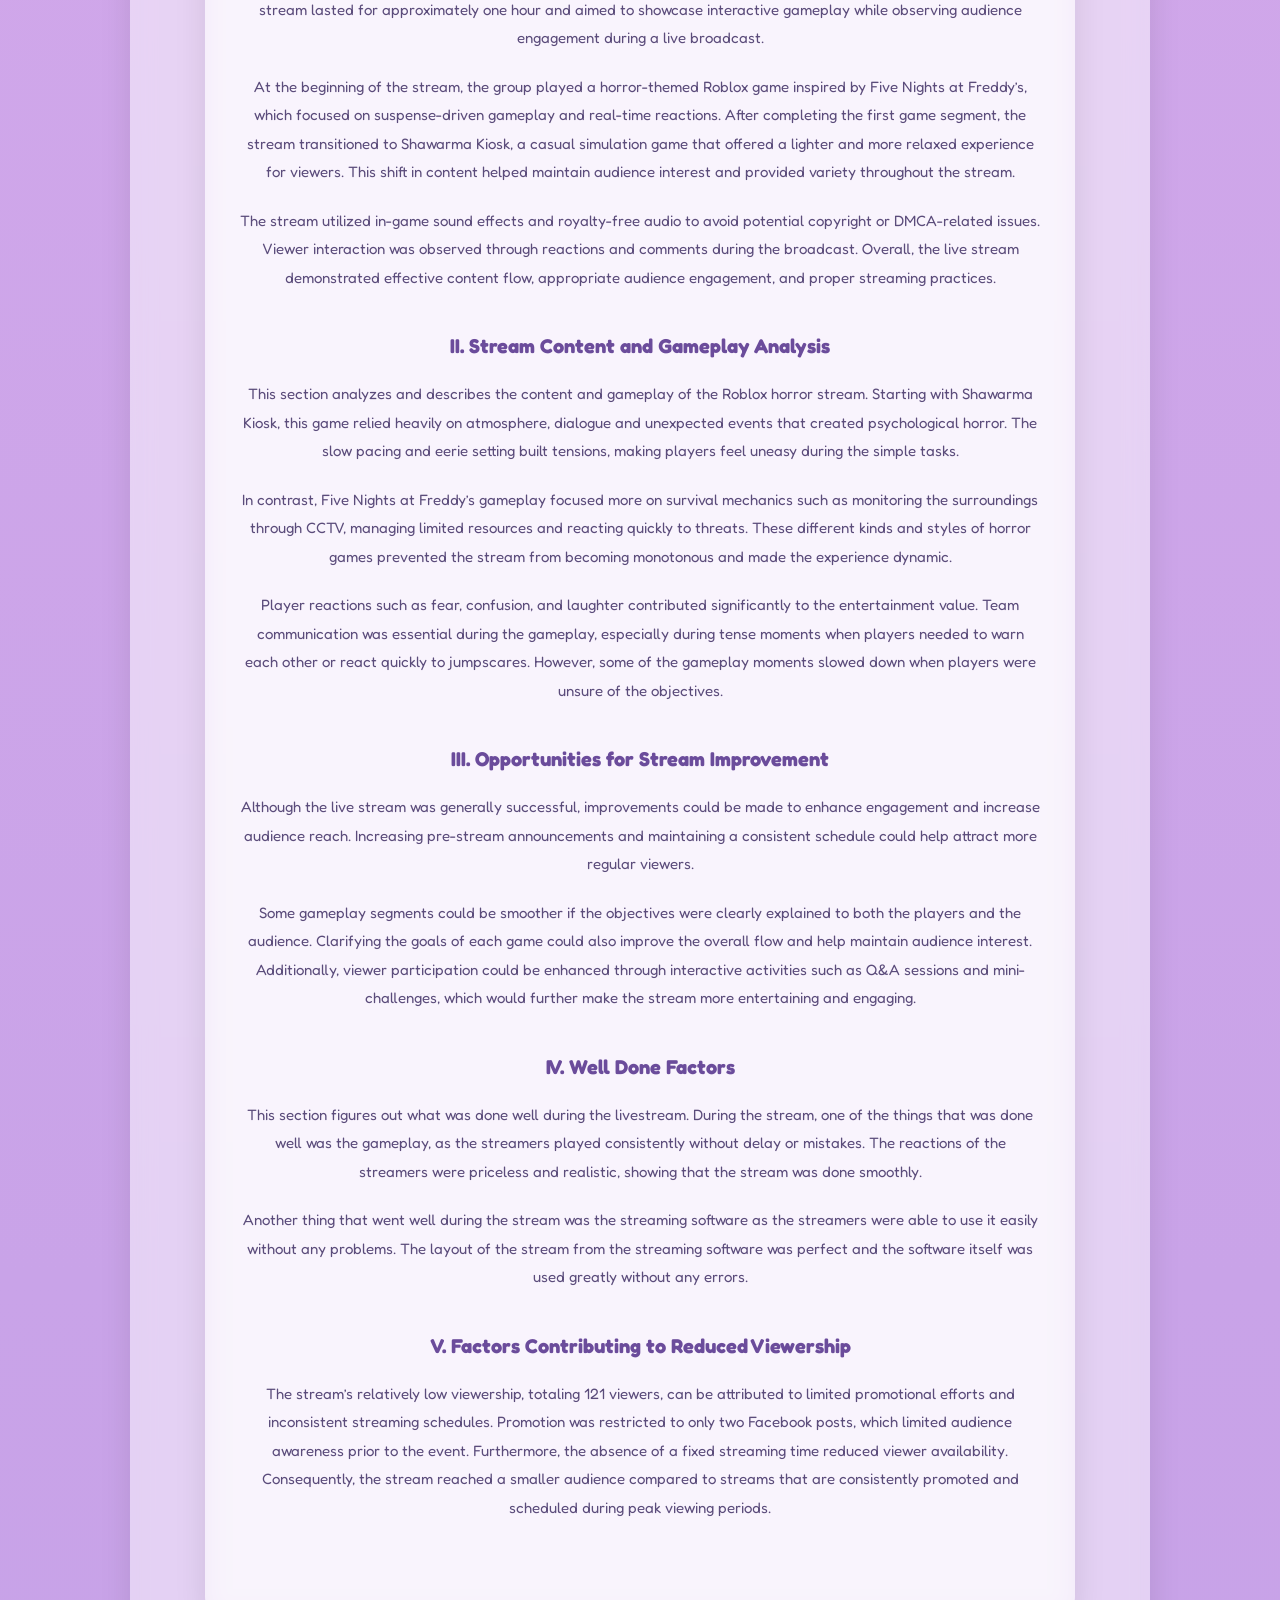
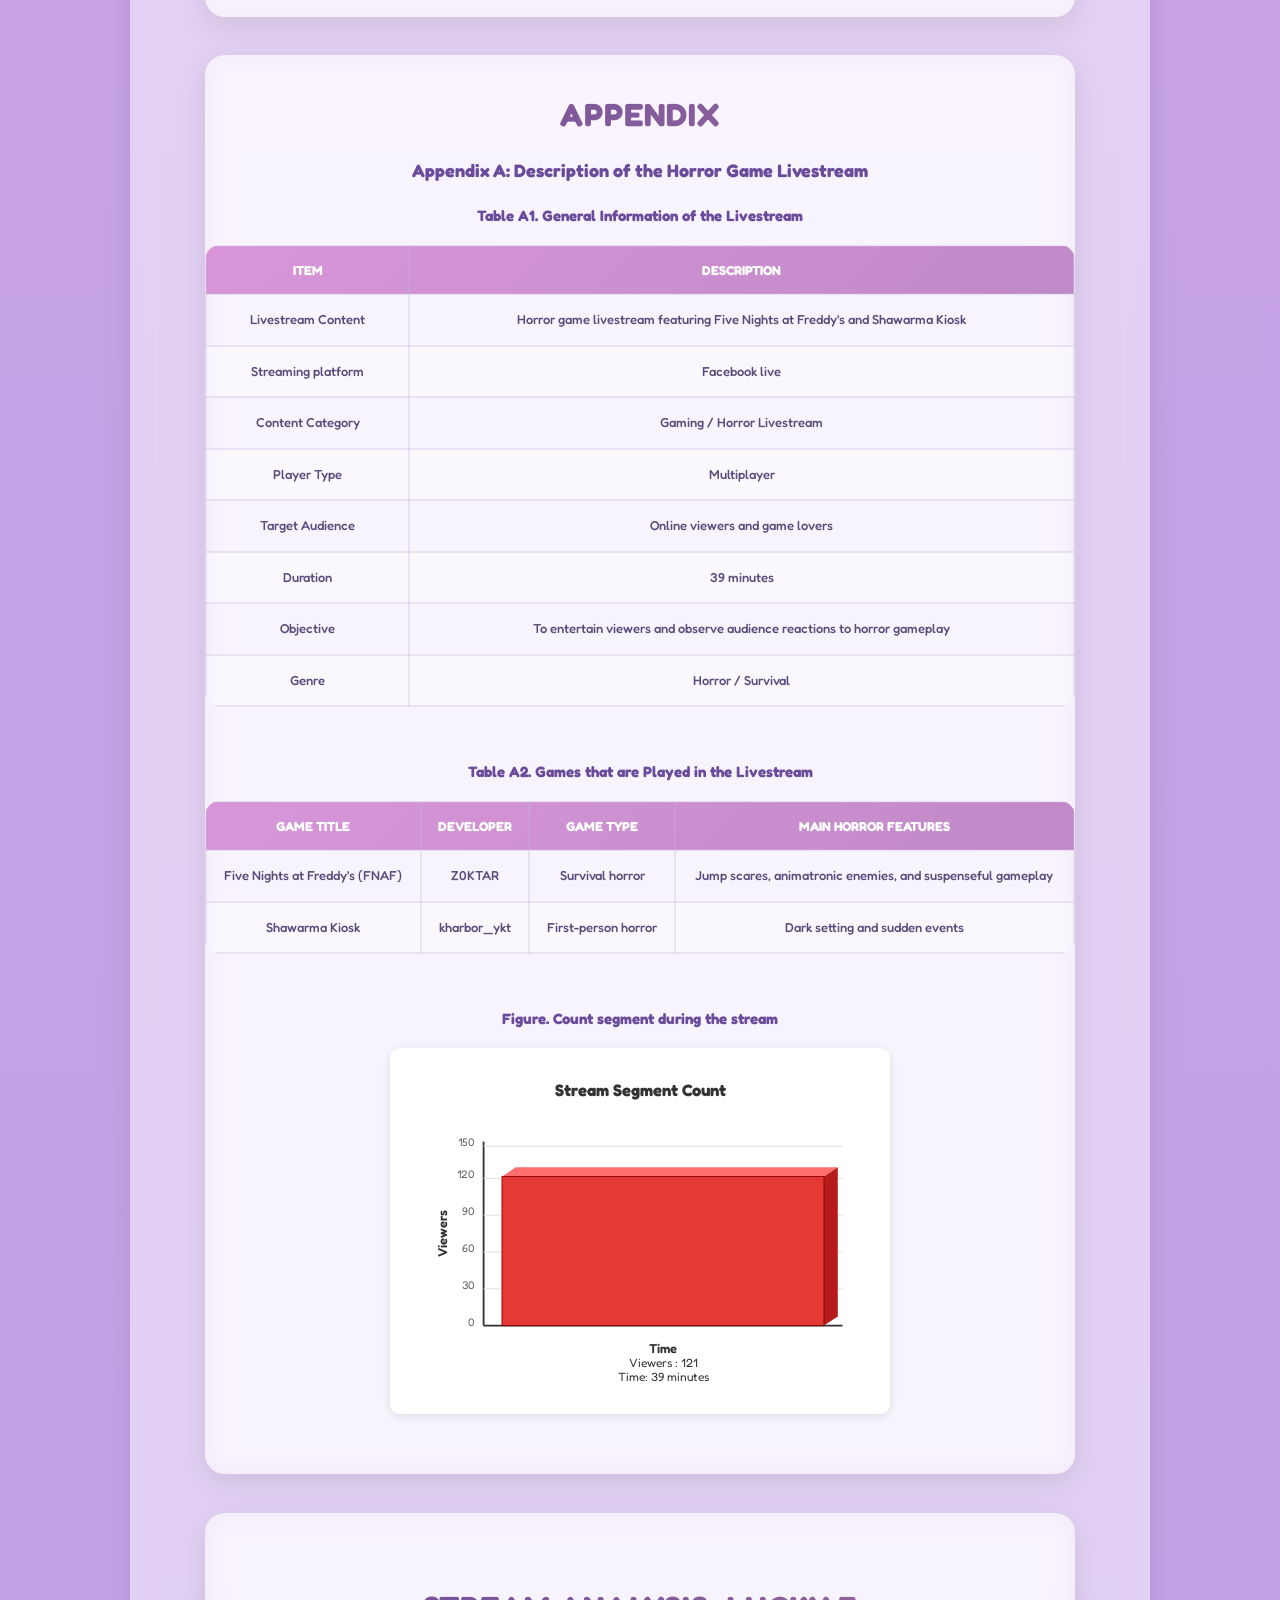
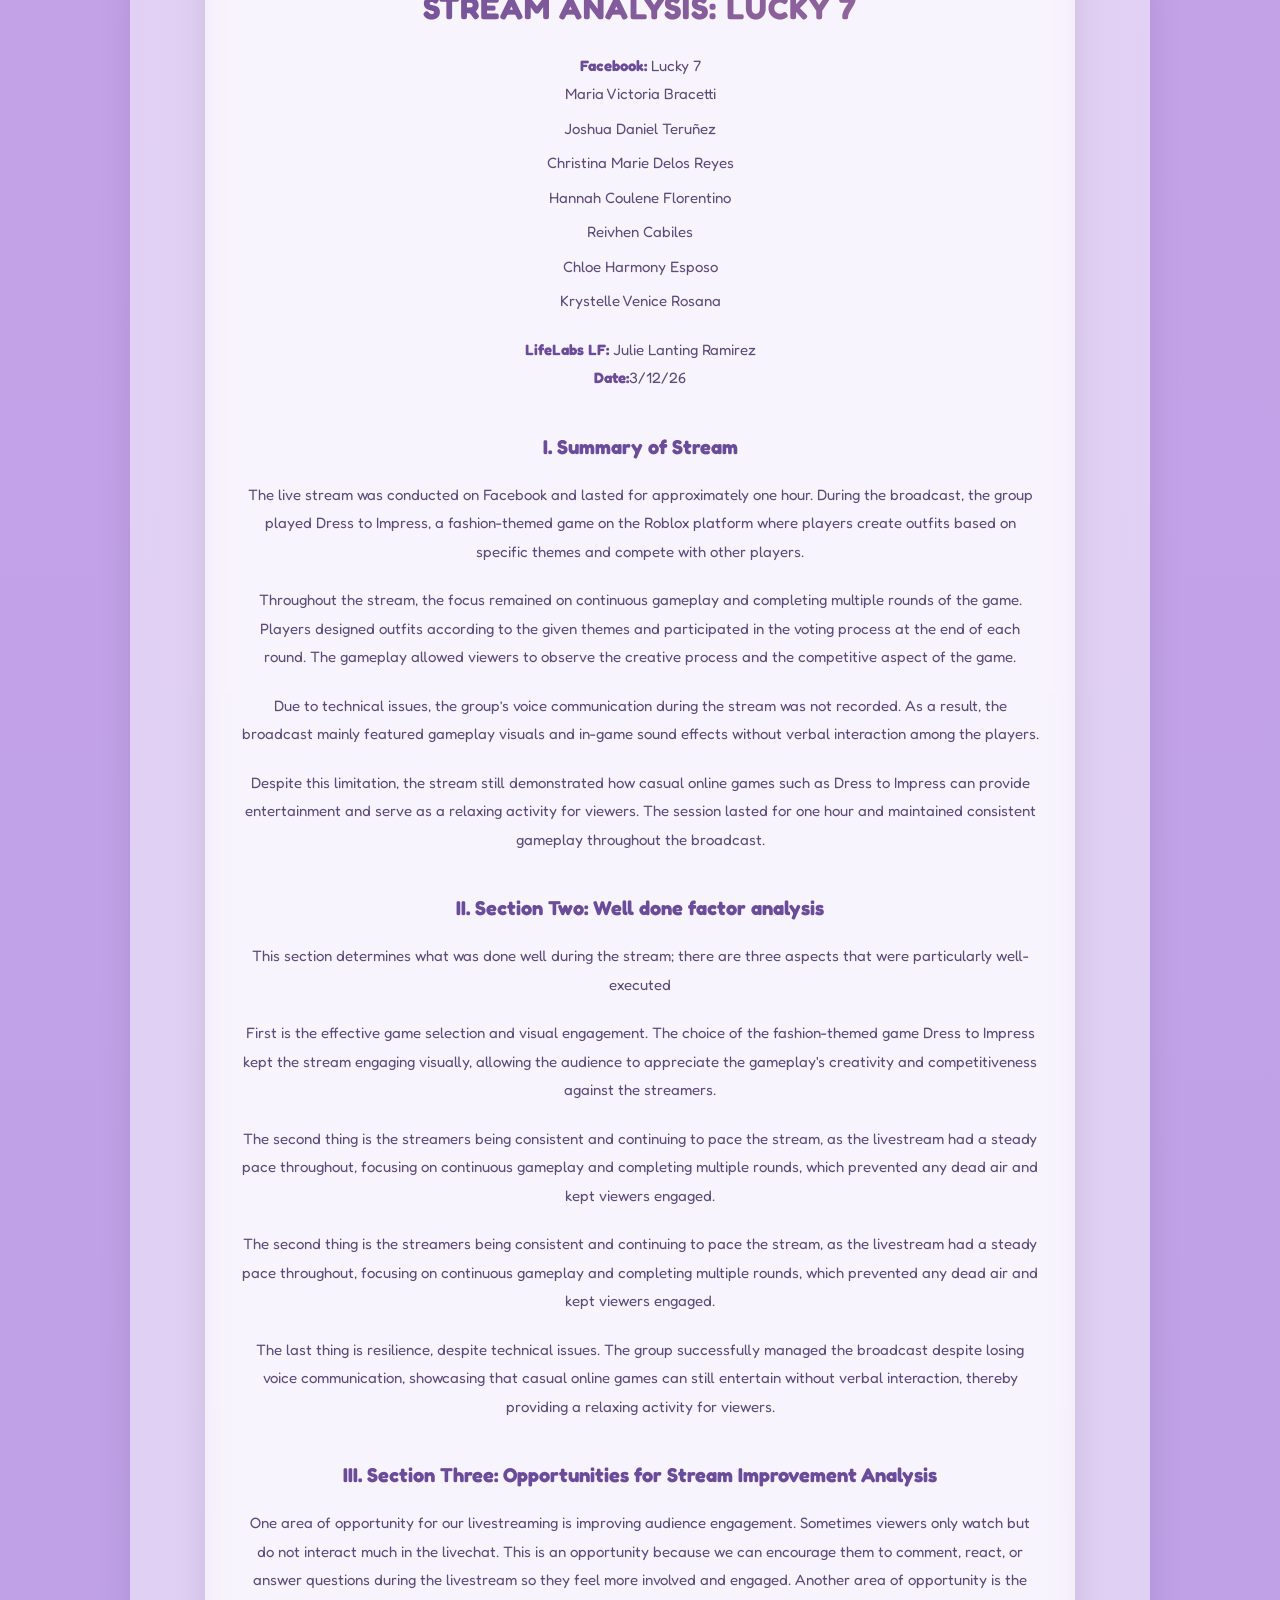
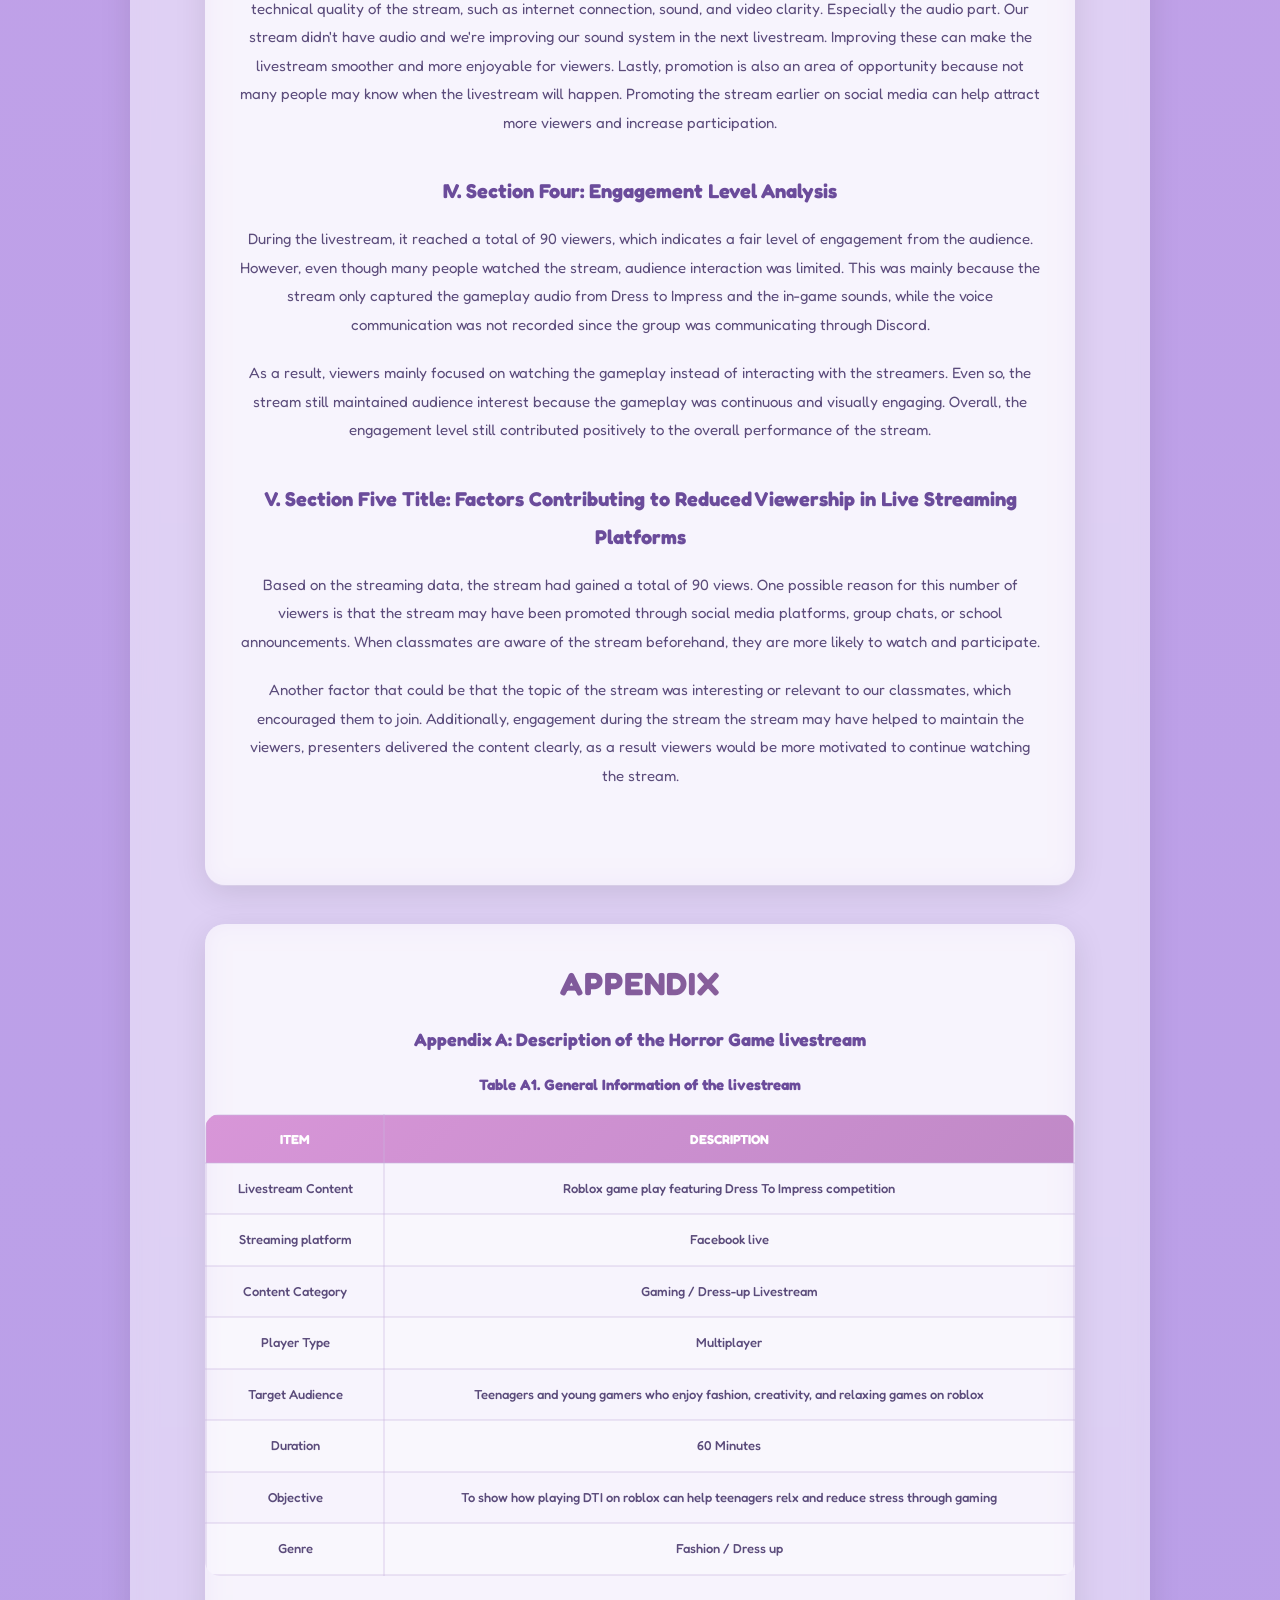
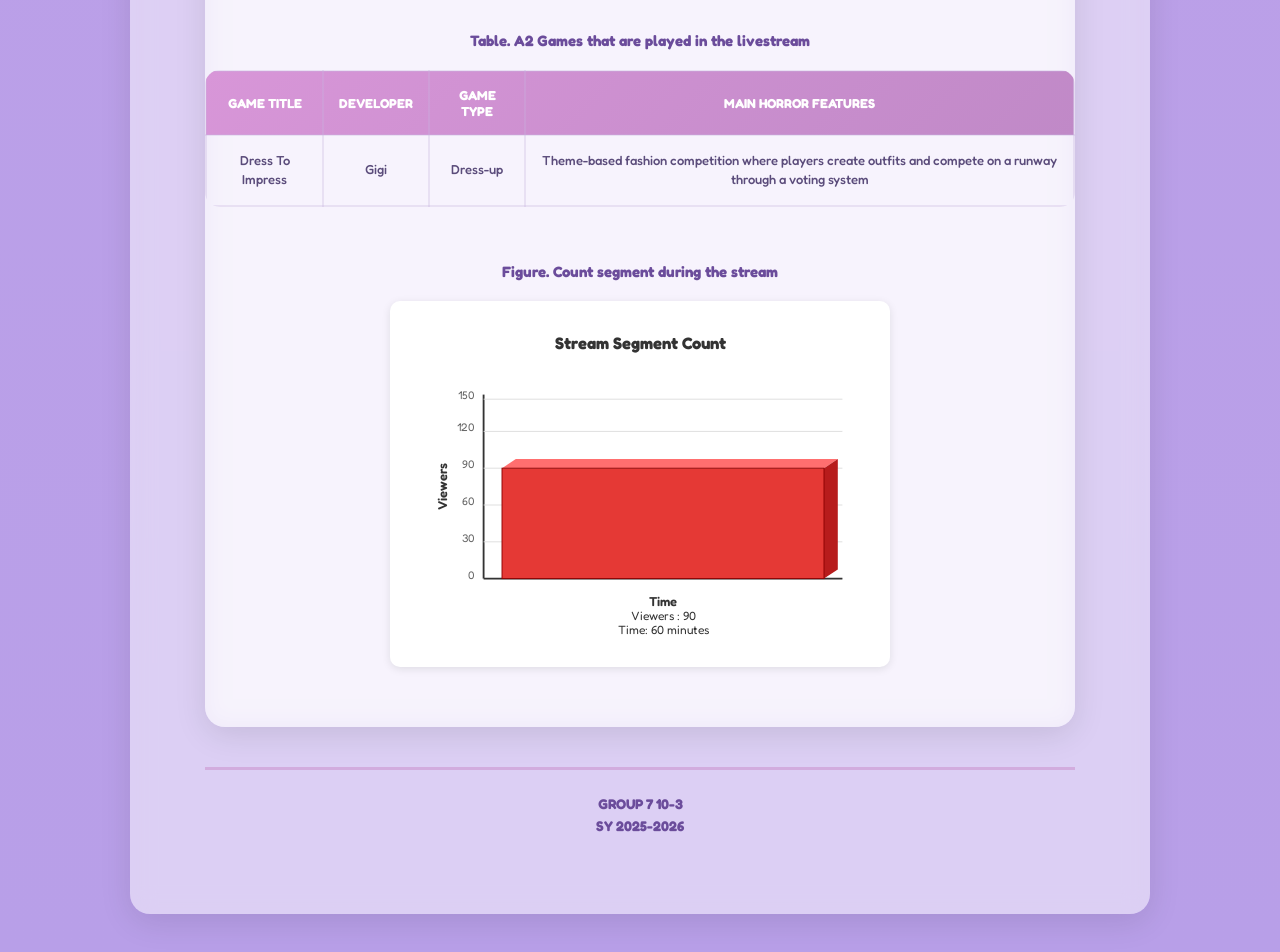
==== commit e27849c5: "for approval" ====
--- a/index.html
+++ b/index.html
@@ -40,7 +40,7 @@
             </button>
             <nav id="main-nav">
                 <ul id="nav-menu">
-                    <li><a href="#about" class="active">ABOUT</a></li>
+                    <li><a href="#about">ABOUT</a></li>
                     <li><a href="#promotional">PROMOTIONAL</a></li>
                     <li><a href="#video">VIDEO</a></li>
 
@@ -816,13 +816,75 @@
             mainNav.classList.toggle('open');
         });
 
-        // Close menu when a nav link is clicked
+        // Close menu when a non-dropdown nav link is clicked
         mainNav.querySelectorAll('a').forEach(link => {
-            link.addEventListener('click', () => {
+            link.addEventListener('click', (e) => {
+                // Don't close if it's the ANALYSIS dropdown toggle
+                if (link.closest('.dropdown') && link.parentElement.classList.contains('dropdown')) {
+                    return;
+                }
                 hamburger.classList.remove('active');
                 mainNav.classList.remove('open');
             });
         });
+
+        // ANALYSIS dropdown toggle on tap (for touch screens)
+        const dropdown = document.querySelector('li.dropdown');
+        const dropdownToggle = dropdown.querySelector(':scope > a');
+
+        dropdownToggle.addEventListener('click', (e) => {
+            e.preventDefault();
+            dropdown.classList.toggle('open');
+        });
+
+        // Close dropdown when clicking outside
+        document.addEventListener('click', (e) => {
+            if (!dropdown.contains(e.target)) {
+                dropdown.classList.remove('open');
+            }
+        });
+
+        // Close dropdown when a dropdown item is clicked
+        dropdown.querySelectorAll('.dropdown-menu a').forEach(link => {
+            link.addEventListener('click', () => {
+                dropdown.classList.remove('open');
+                hamburger.classList.remove('active');
+                mainNav.classList.remove('open');
+            });
+        });
+
+        // Active section highlighting based on scroll position
+        const sections = document.querySelectorAll('section[id]');
+        const navLinks = document.querySelectorAll('#nav-menu > li > a');
+
+        function updateActiveNav() {
+            const scrollPos = window.scrollY + 120;
+            let currentId = '';
+
+            sections.forEach(section => {
+                if (section.offsetTop <= scrollPos) {
+                    currentId = section.id;
+                }
+            });
+
+            navLinks.forEach(link => {
+                link.classList.remove('active');
+                const href = link.getAttribute('href');
+                if (href && href.substring(1) === currentId) {
+                    link.classList.add('active');
+                }
+            });
+
+            // Also highlight ANALYSIS parent if an analysis section is active
+            if (currentId === 'analysis' || currentId === 'analysis2') {
+                dropdownToggle.classList.add('active');
+            } else {
+                dropdownToggle.classList.remove('active');
+            }
+        }
+
+        window.addEventListener('scroll', updateActiveNav);
+        updateActiveNav();
     </script>
 
 </body>
--- a/style.css
+++ b/style.css
@@ -219,20 +219,29 @@
     transform: rotate(-45deg) translate(5px, -6px);
 }
 
+/* All nav items default purple */
+nav ul li:nth-child(1) a { background: #9B6B9B; }
+nav ul li:nth-child(2) a { background: #9B6B9B; }
+nav ul li:nth-child(3) a { background: #9B6B9B; }
+nav ul li:nth-child(4) a { background: #9B6B9B; }
+
+/* Active item (from scroll tracking) is blue */
 nav ul li a.active {
     background: #B3E5FF;
-}
-
-nav ul li:nth-child(1) a { background: #9B6B9B; }
-nav ul li:nth-child(2) a { background: #B3E5FF; }
-nav ul li:nth-child(3) a { background: #9B6B9B; }
-nav ul li:nth-child(4) a { background: #9B6B9B; }
-
-/* When cursor enters nav, reset PROMOTIONAL to purple */
-nav ul:hover li:nth-child(2) a { background: #9B6B9B; color: inherit; }
-
-/* Blue follows whichever item is hovered (after the reset, so it wins) */
-nav ul:hover li a:hover { background: #B3E5FF;}
+    color: #333;
+}
+
+/* When cursor enters nav, reset ALL items to purple (including active) */
+nav ul:hover li a {
+    background: #9B6B9B;
+    color: white;
+}
+
+/* Blue follows whichever item the cursor is on */
+nav ul:hover li a:hover {
+    background: #B3E5FF;
+    color: #333;
+}
 
 /* ============================================
    MAIN CONTENT LAYOUT
@@ -1775,27 +1784,53 @@
         white-space: nowrap;
     }
 
-    /* Keep PROMOTIONAL blue — don't reset on touch hover */
-    nav ul:hover li:nth-child(2) a {
-        background: #B3E5FF;
-        color: #333;
-    }
-
-    /* Blue on tap */
+    /* Blue on tap for touch devices */
     nav ul li a:active {
         background: #B3E5FF;
         color: #333;
     }
 
-    /* Dropdown anchored right so it doesn't go off-screen */
+    /* Dropdown inline on mobile — push content down, not float */
     li.dropdown .dropdown-menu {
-        left: auto;
-        right: 0;
+        position: static;
+        box-shadow: none;
+        border-radius: 0;
+        border: none;
+        background: rgba(255, 255, 255, 0.15);
+        padding: 0;
+        visibility: visible;
+        opacity: 1;
+        transform: none;
+        max-height: 0;
+        overflow: hidden;
+        transition: max-height 0.3s ease;
+        min-width: 0;
+        width: 100%;
+    }
+
+    li.dropdown:hover .dropdown-menu,
+    li.dropdown.open .dropdown-menu {
+        max-height: 200px;
     }
 
     li.dropdown .dropdown-menu::before {
-        left: auto;
-        right: 20px;
+        display: none;
+    }
+
+    li.dropdown .dropdown-menu li a {
+        padding: 10px 24px;
+        font-size: 11px;
+        color: white;
+        margin: 0;
+        border-radius: 0;
+        min-height: 44px;
+        display: flex;
+        align-items: center;
+    }
+
+    /* Arrow rotates when dropdown is open */
+    li.dropdown.open .arrow {
+        transform: rotate(180deg);
     }
 }
 
@@ -1812,6 +1847,12 @@
         font-size: 12px;
         justify-content: flex-start;
     }
+
+    li.dropdown .dropdown-menu li a {
+        padding: 12px 32px;
+        font-size: 12px;
+        min-height: 44px;
+    }
 }
 
 /* Mobile landscape — keep nav compact, override hamburger menu */
@@ -1837,14 +1878,37 @@
         font-size: 9px;
         justify-content: center;
     }
+
+    /* In landscape, dropdown floats instead of inline push */
+    li.dropdown .dropdown-menu {
+        position: absolute;
+        right: 0;
+        left: auto;
+        width: auto;
+        min-width: 140px;
+        background: #fff;
+        border-radius: 8px;
+        box-shadow: 0 8px 20px rgba(0, 0, 0, 0.15);
+    }
+
+    li.dropdown .dropdown-menu li a {
+        color: #444;
+        padding: 10px 16px;
+        font-size: 10px;
+    }
 }
 
 /* ============================================
    BLUE HOVER — all screen sizes
    ============================================ */
 
-/* Tablet hover */
+/* Tablet hover — same reset-then-highlight pattern */
 @media (min-width: 768px) and (max-width: 1023px) {
+    nav ul:hover li a {
+        background: #9B6B9B;
+        color: white;
+    }
+
     nav ul:hover li a:hover {
         background: #B3E5FF;
         color: #333;
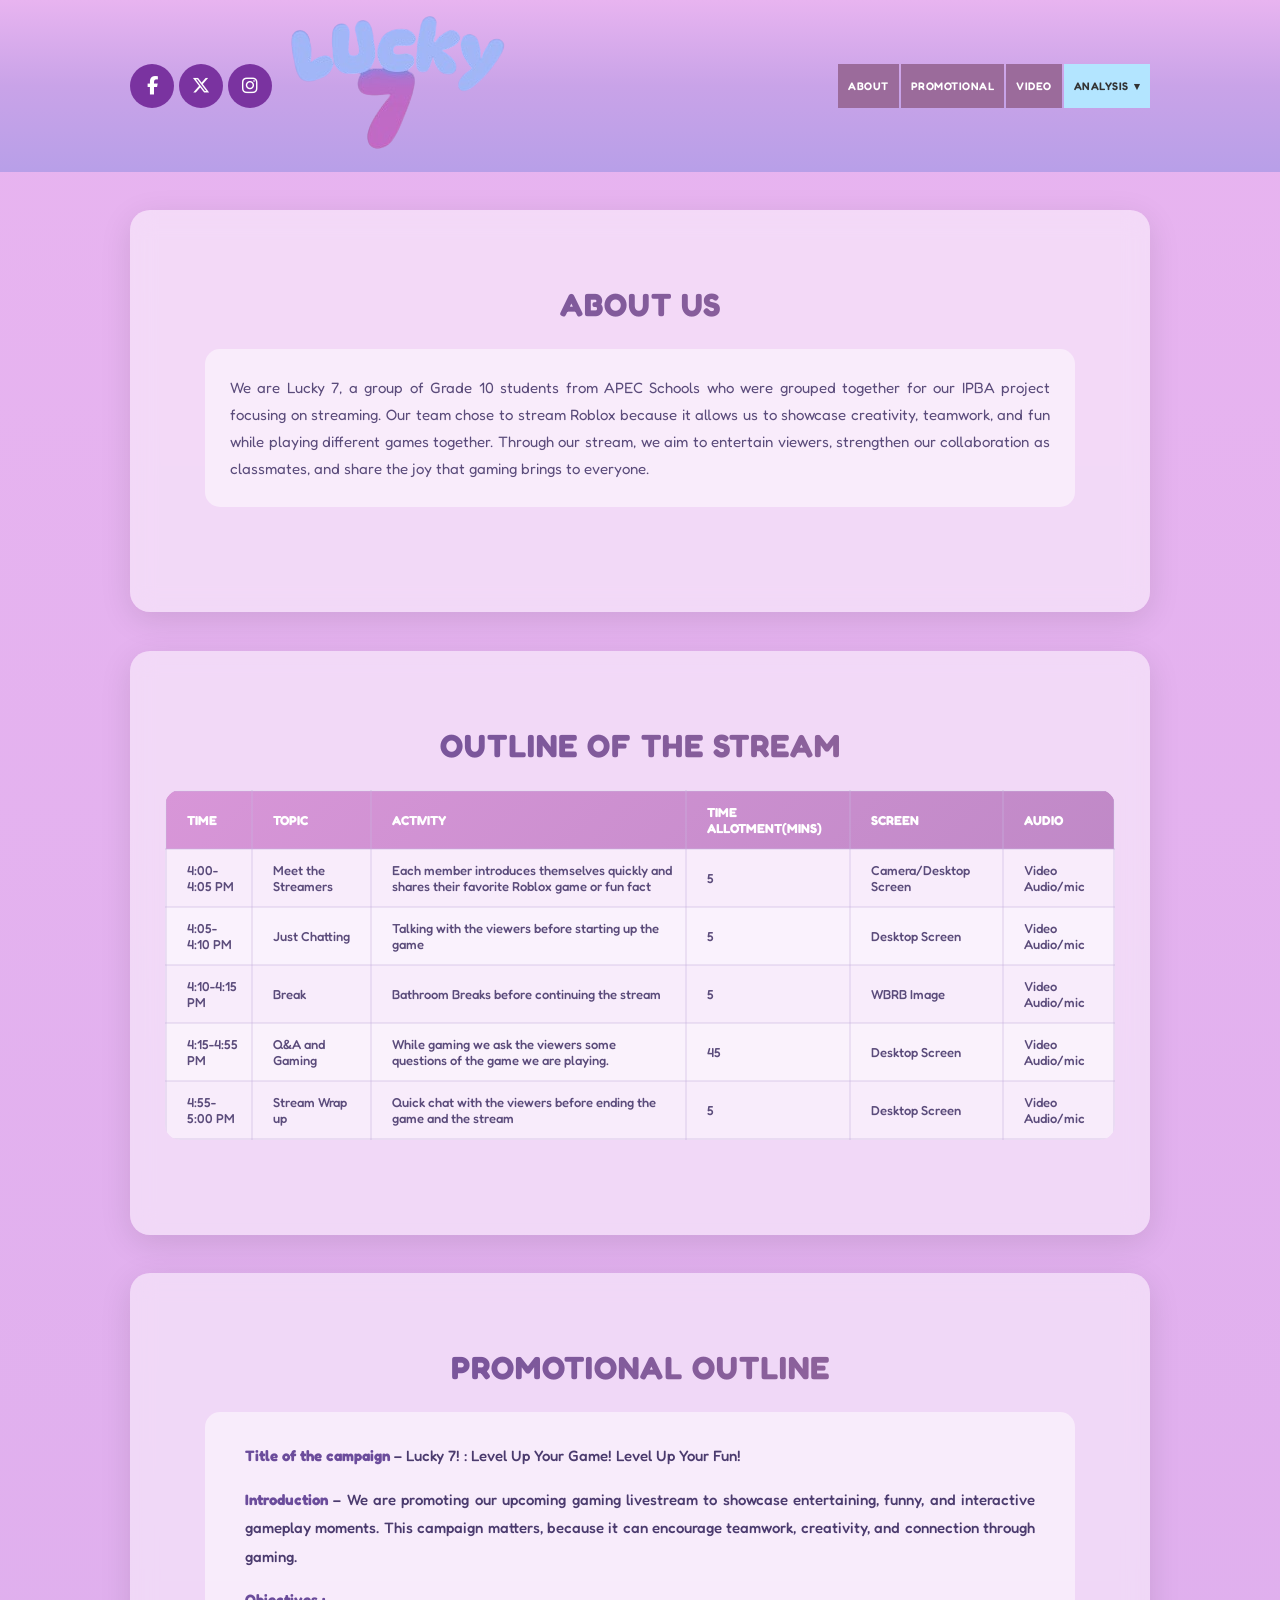
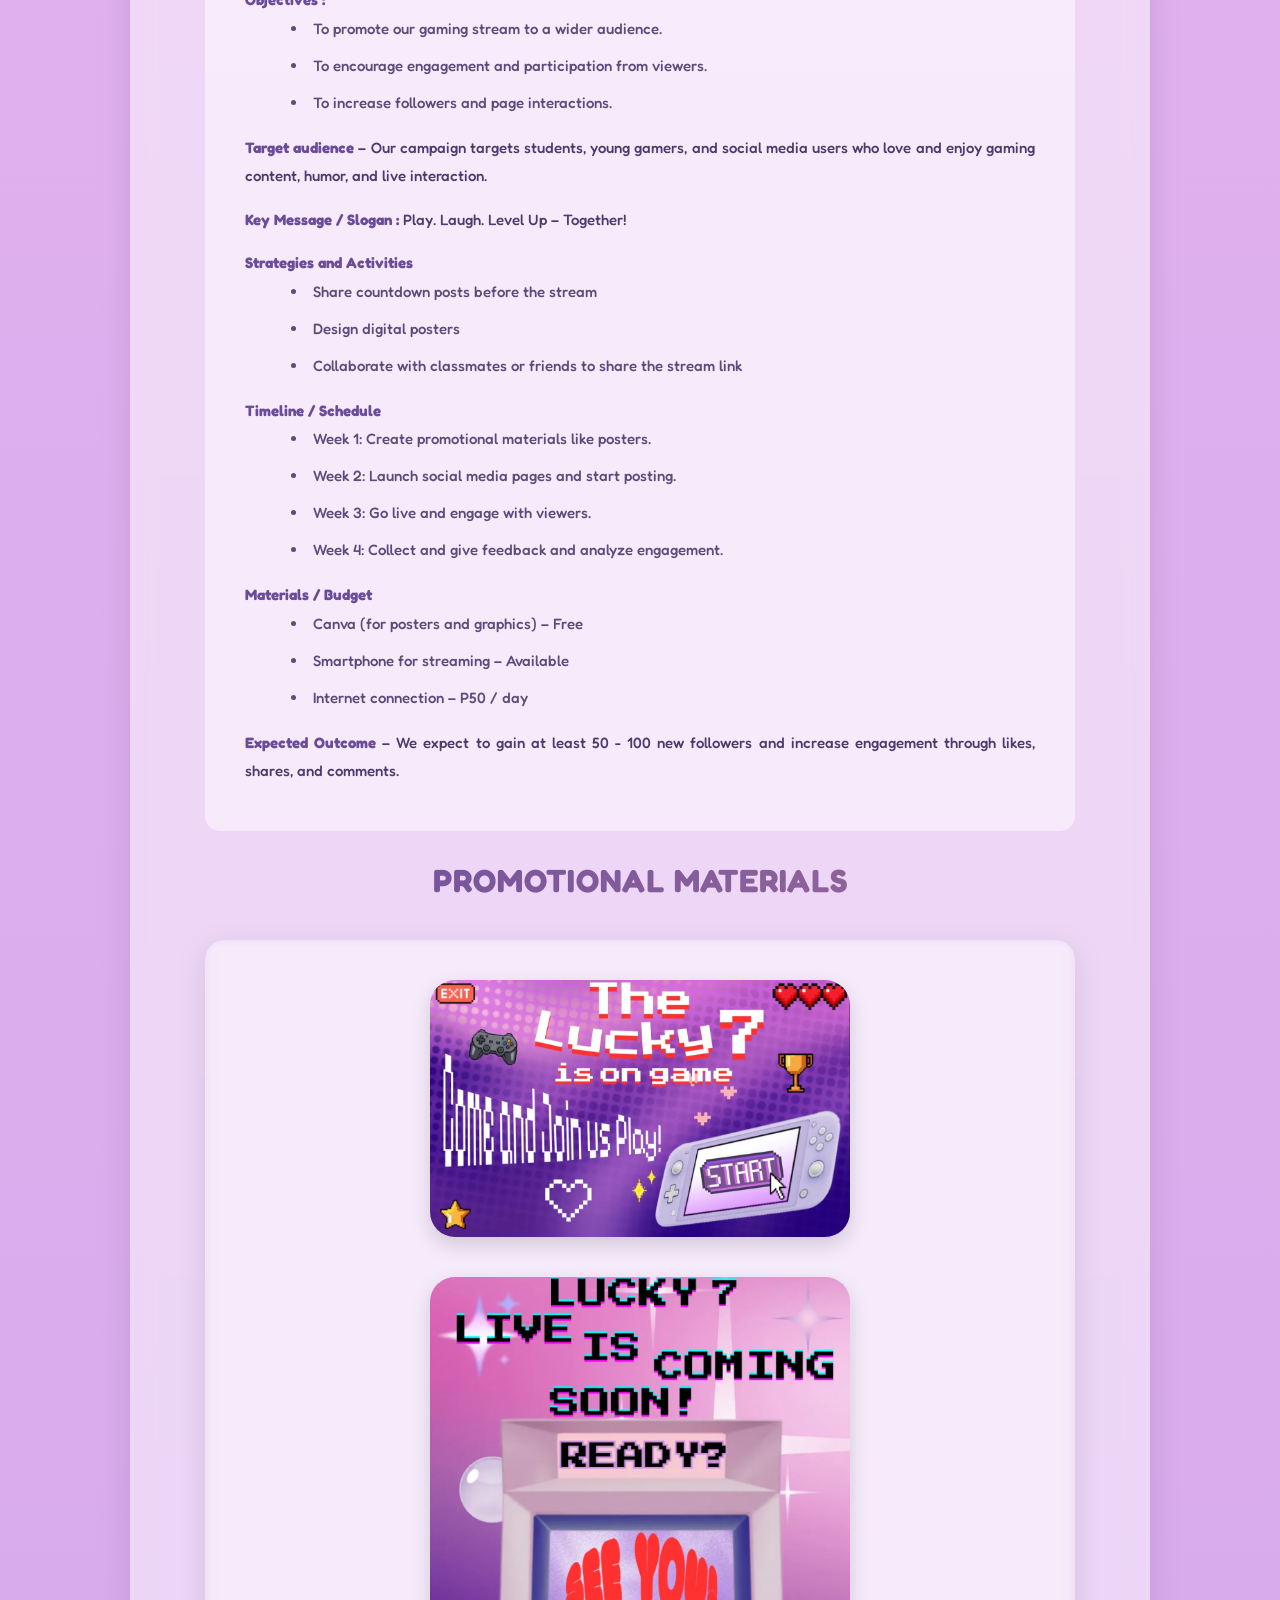
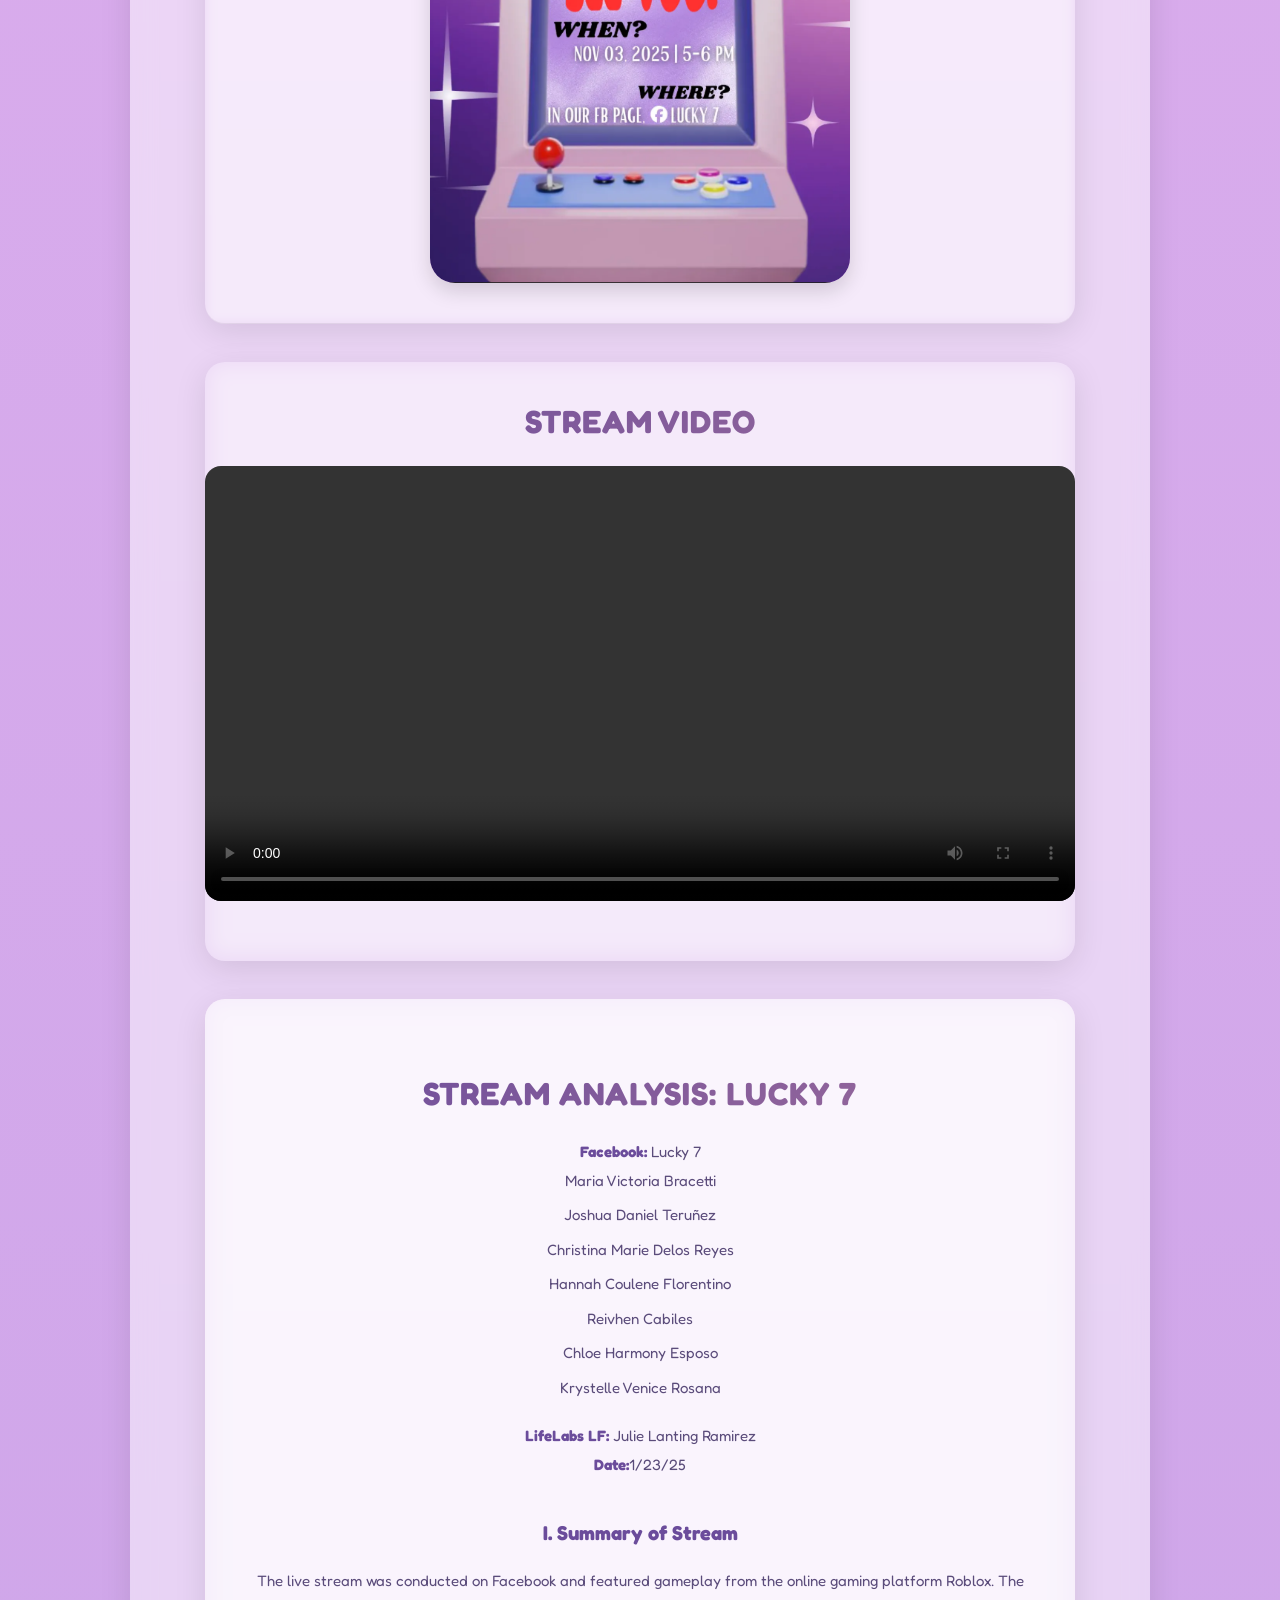
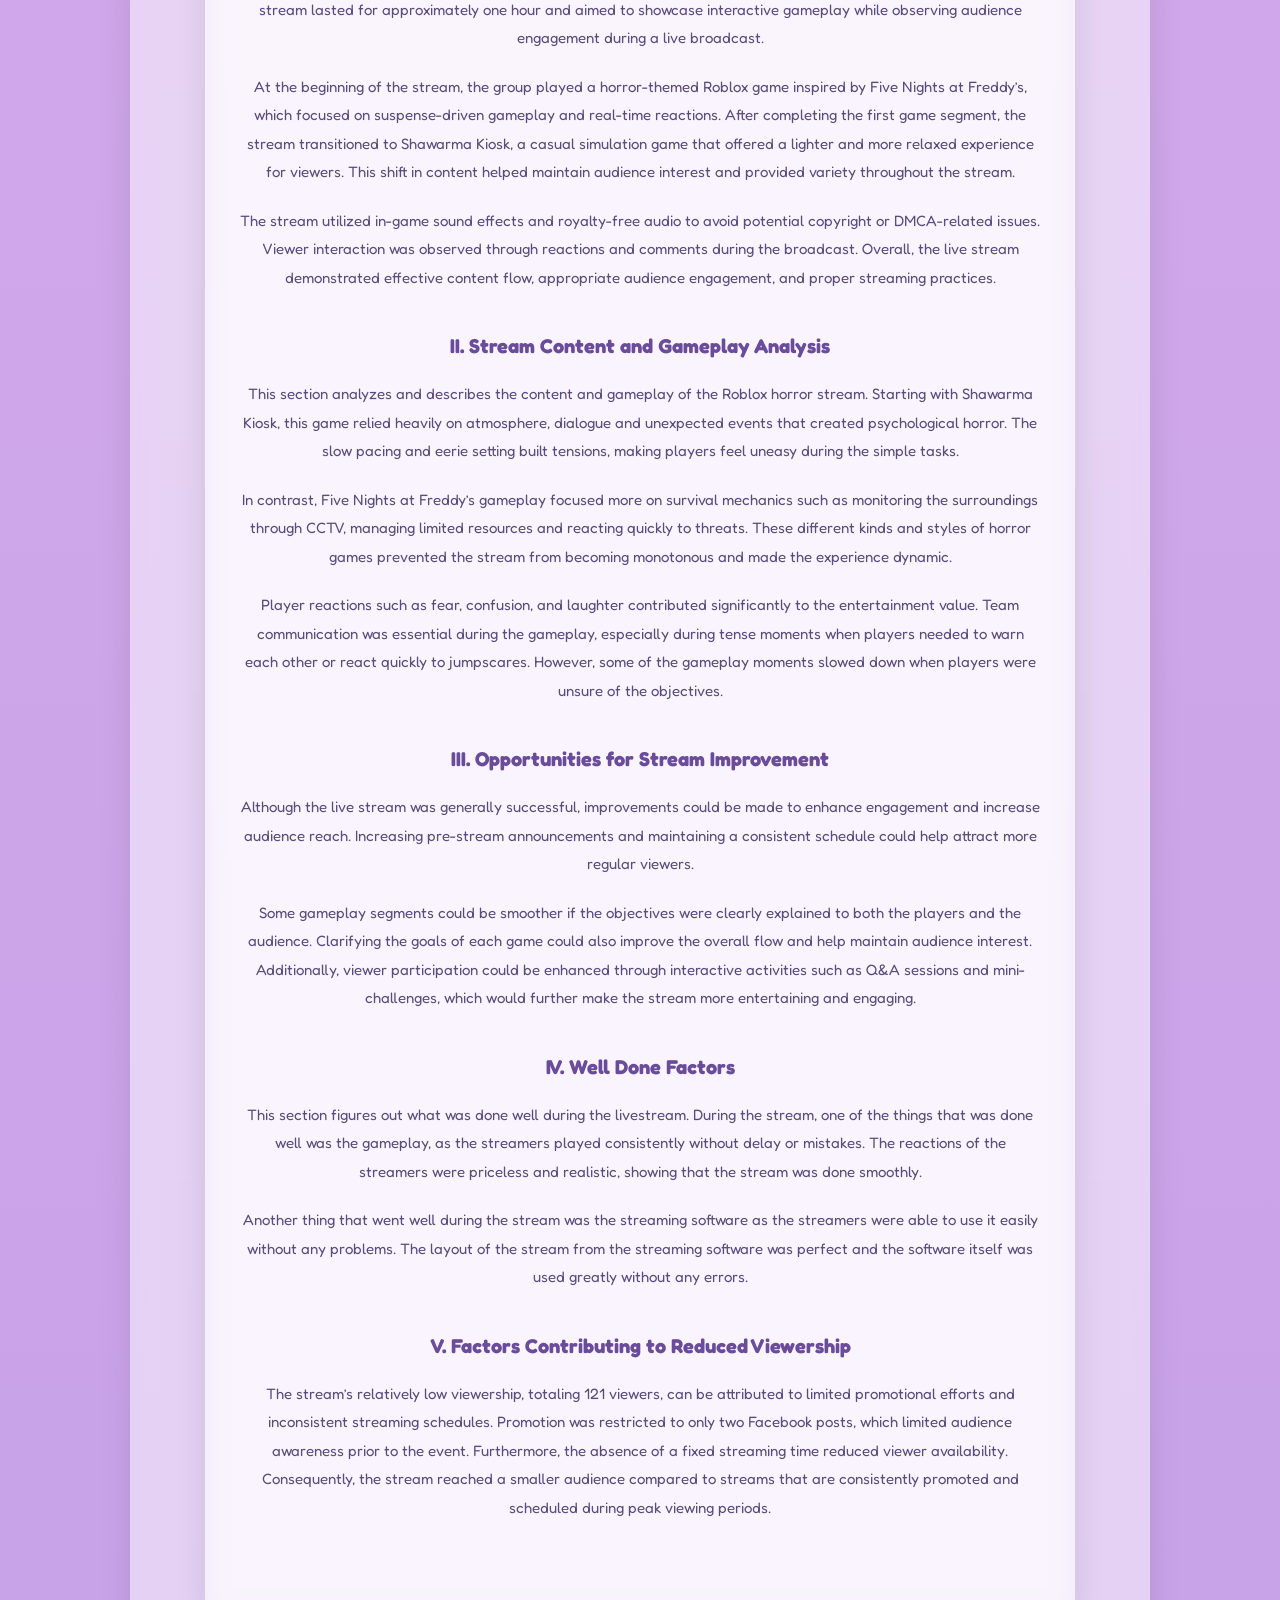
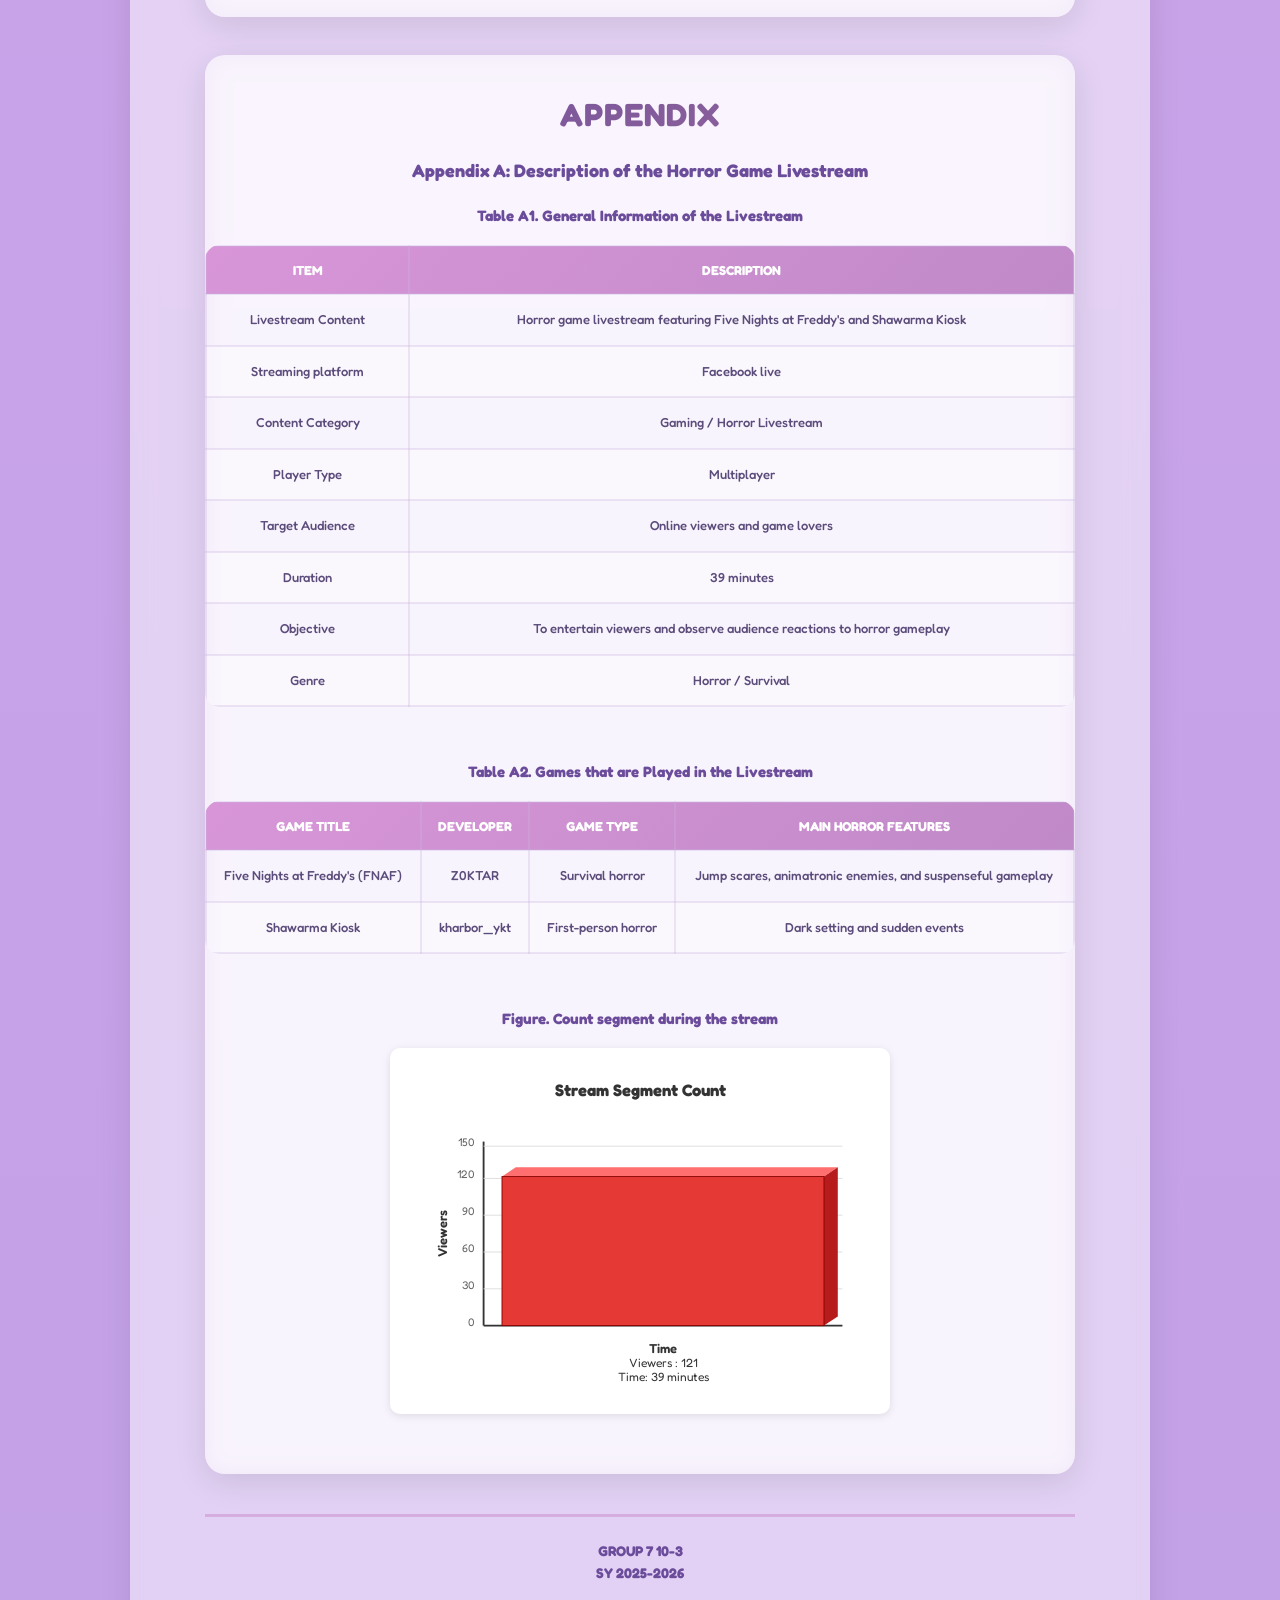
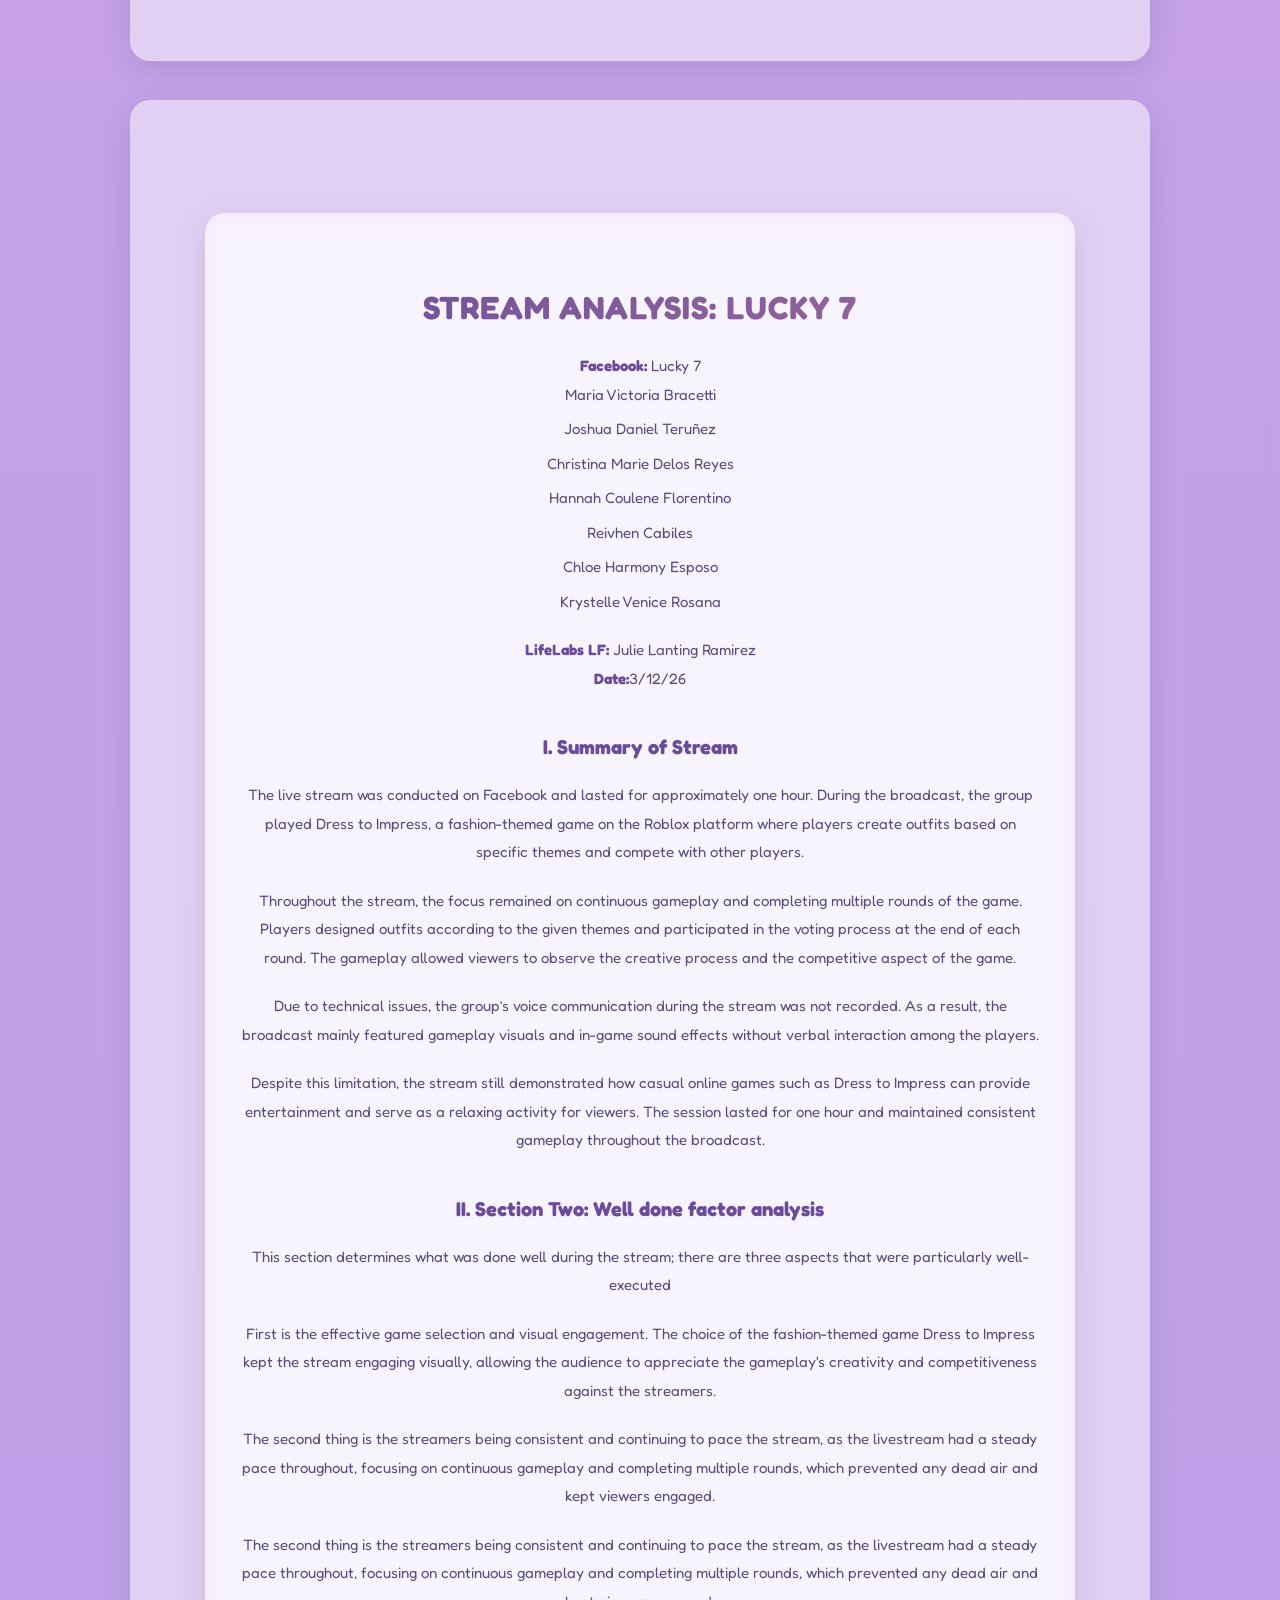
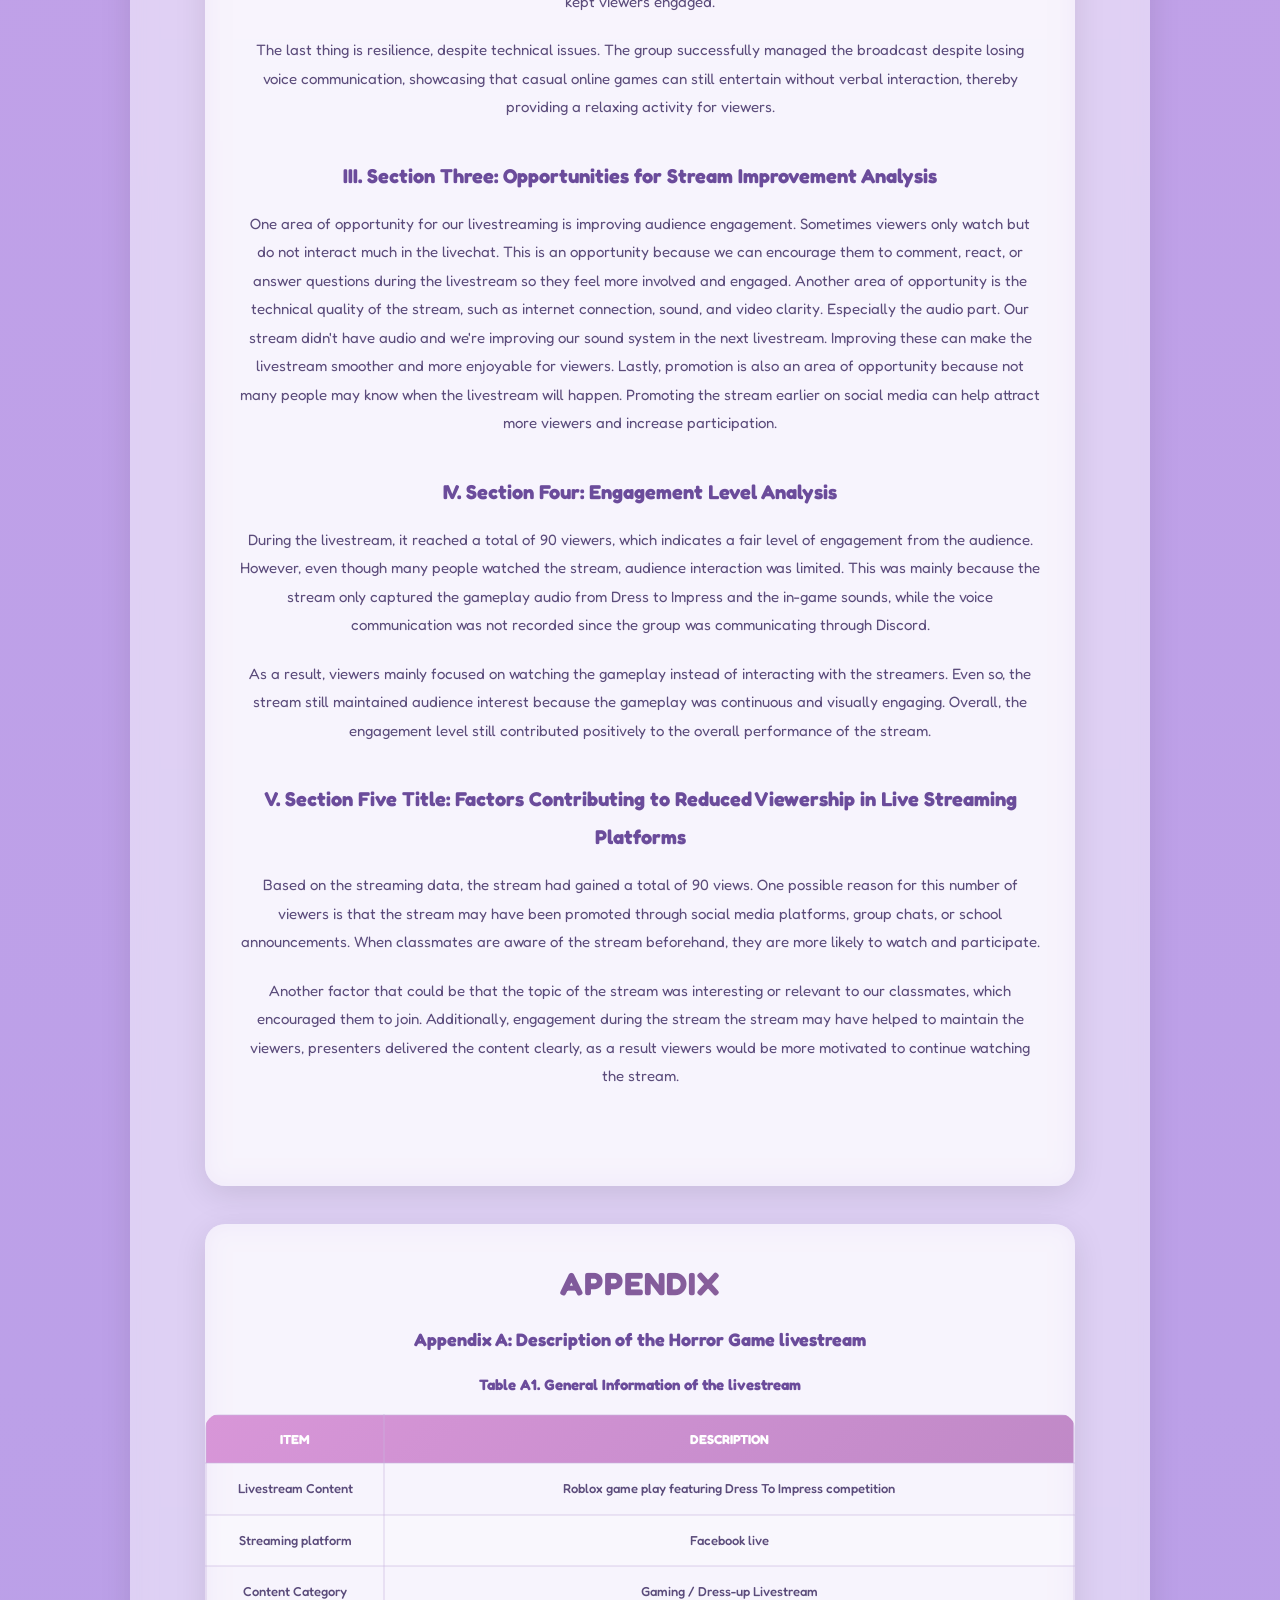
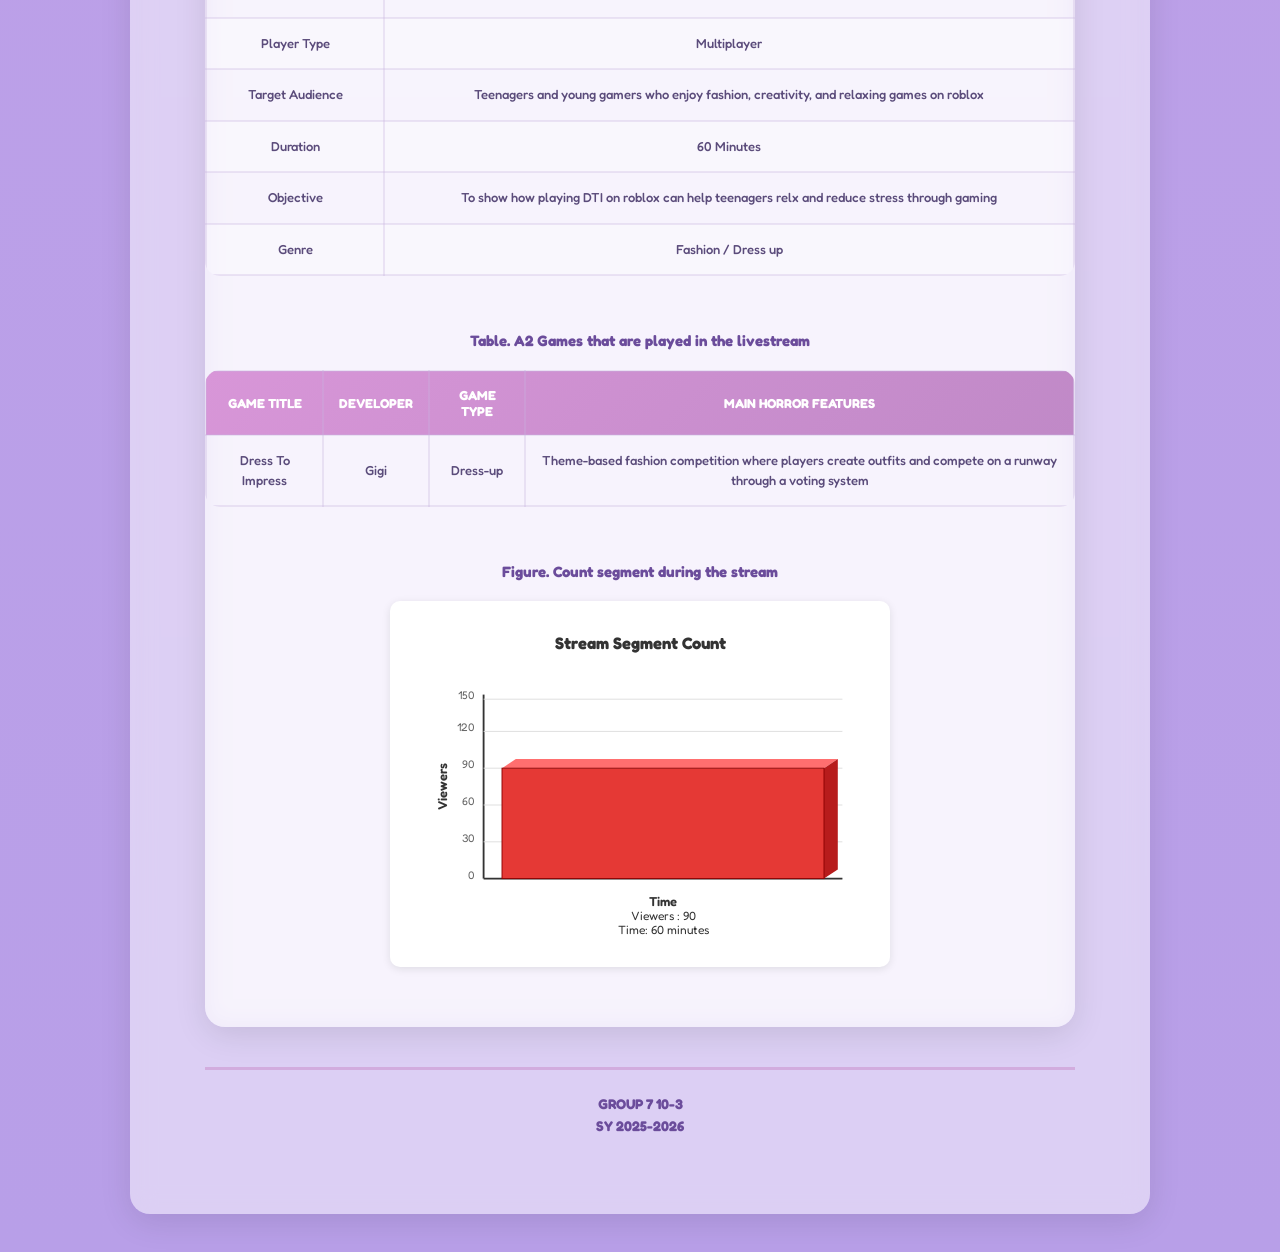
==== commit a55940fd: "seperate the january and march section" ====
--- a/index.html
+++ b/index.html
@@ -478,8 +478,22 @@
                     </div>
                 </section>
 
-
-
+                <div class="footer-info">
+                    <p>GROUP 7 10-3</p>
+                    <p>SY 2025-2026</p>
+                </div>
+            </div>
+        </section>
+
+
+
+
+        <!--SECTION DUPLICATE--><!--SECTION DUPLICATE--><!--SECTION DUPLICATE--><!--SECTION DUPLICATE-->
+        <!--SECTION DUPLICATE--><!--SECTION DUPLICATE--><!--SECTION DUPLICATE--><!--SECTION DUPLICATE-->
+         <!-- PROMOTIONAL OUTLINE SECTION -->
+        <section id="promotional" class="about-section">
+            <div class="content-center">
+               
                 <!--DUPLICATE SECTION FOR MARCH--><!--DUPLICATE SECTION FOR MARCH--><!--DUPLICATE SECTION FOR MARCH-->
                 <!--DUPLICATE SECTION FOR MARCH--><!--DUPLICATE SECTION FOR MARCH--><!--DUPLICATE SECTION FOR MARCH-->
                 <!--DUPLICATE SECTION FOR MARCH--><!--DUPLICATE SECTION FOR MARCH--><!--DUPLICATE SECTION FOR MARCH-->
@@ -781,6 +795,11 @@
             </div>
         </section>
 
+
+
+
+
+
         <!-- Back to Top Button -->
         <button id="backToTopBtn" class="back-to-top" aria-label="Back to top">
             <i class="fas fa-chevron-up"></i>
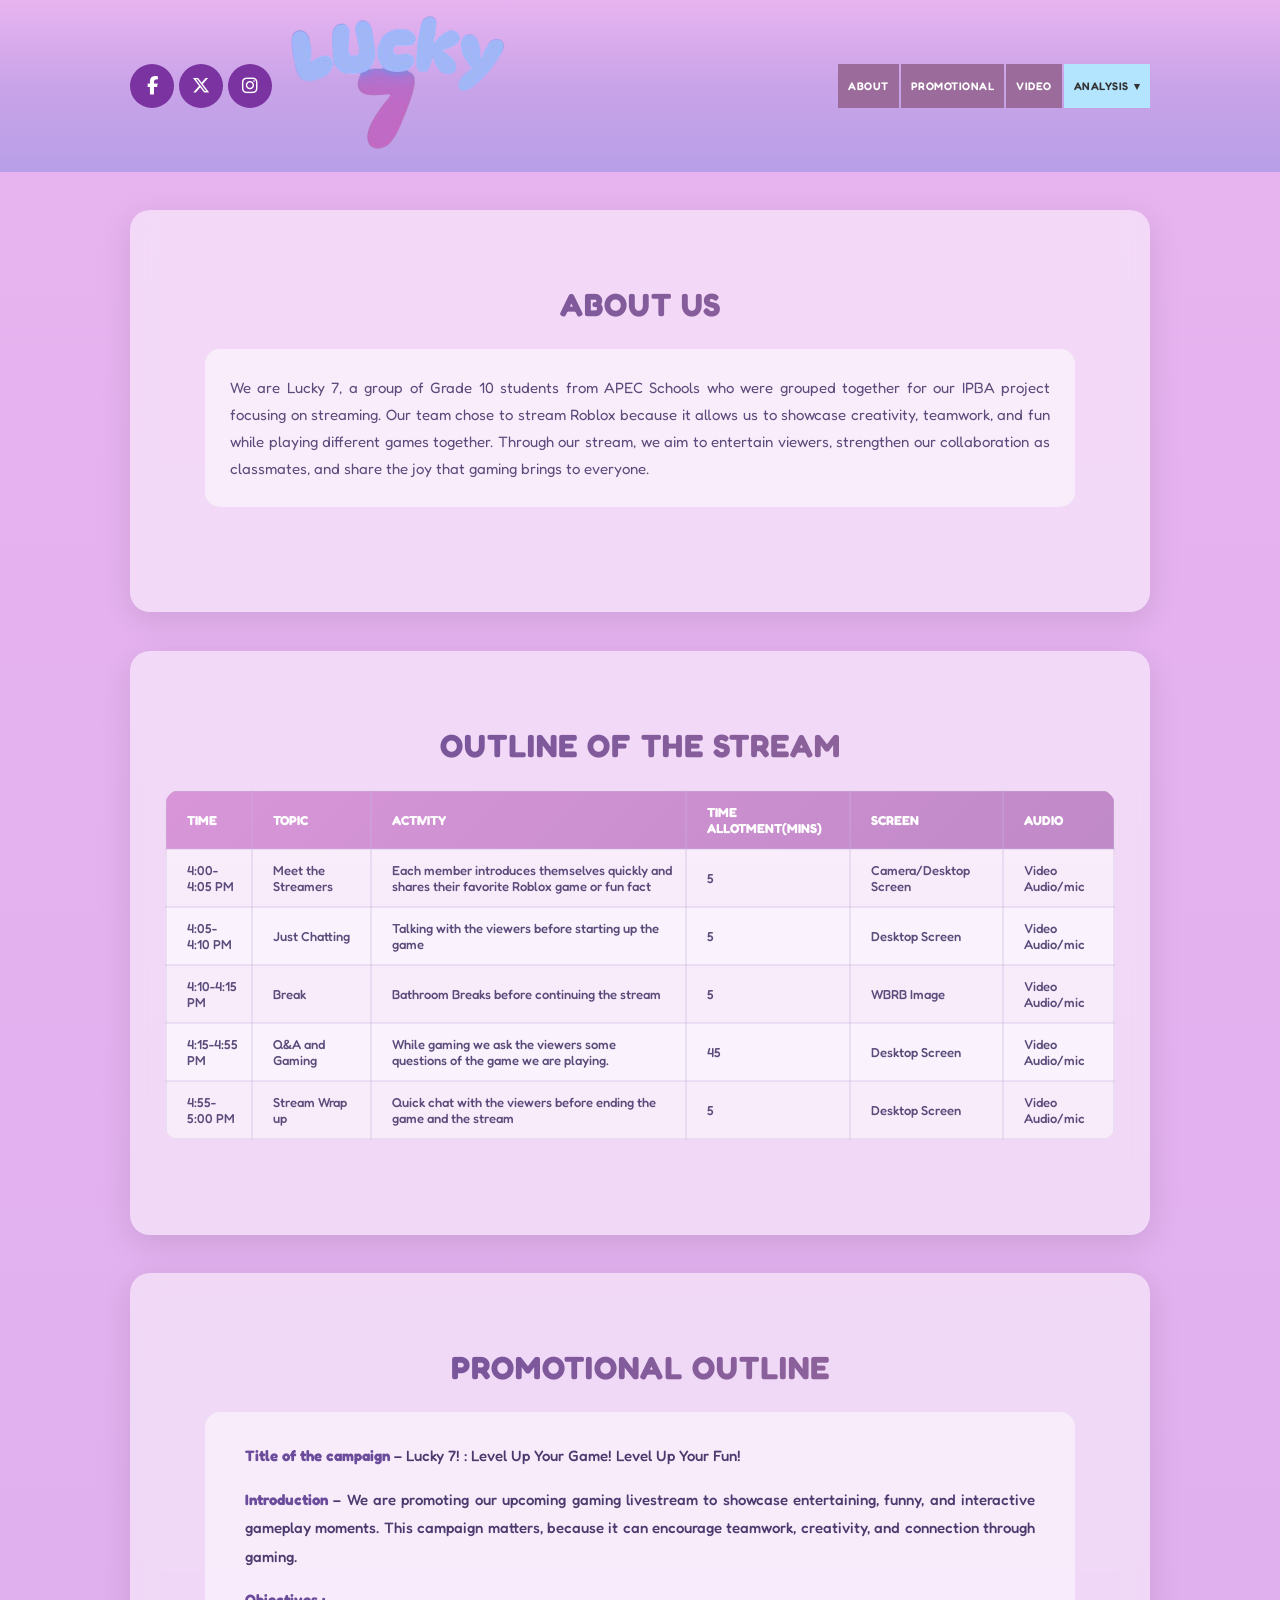
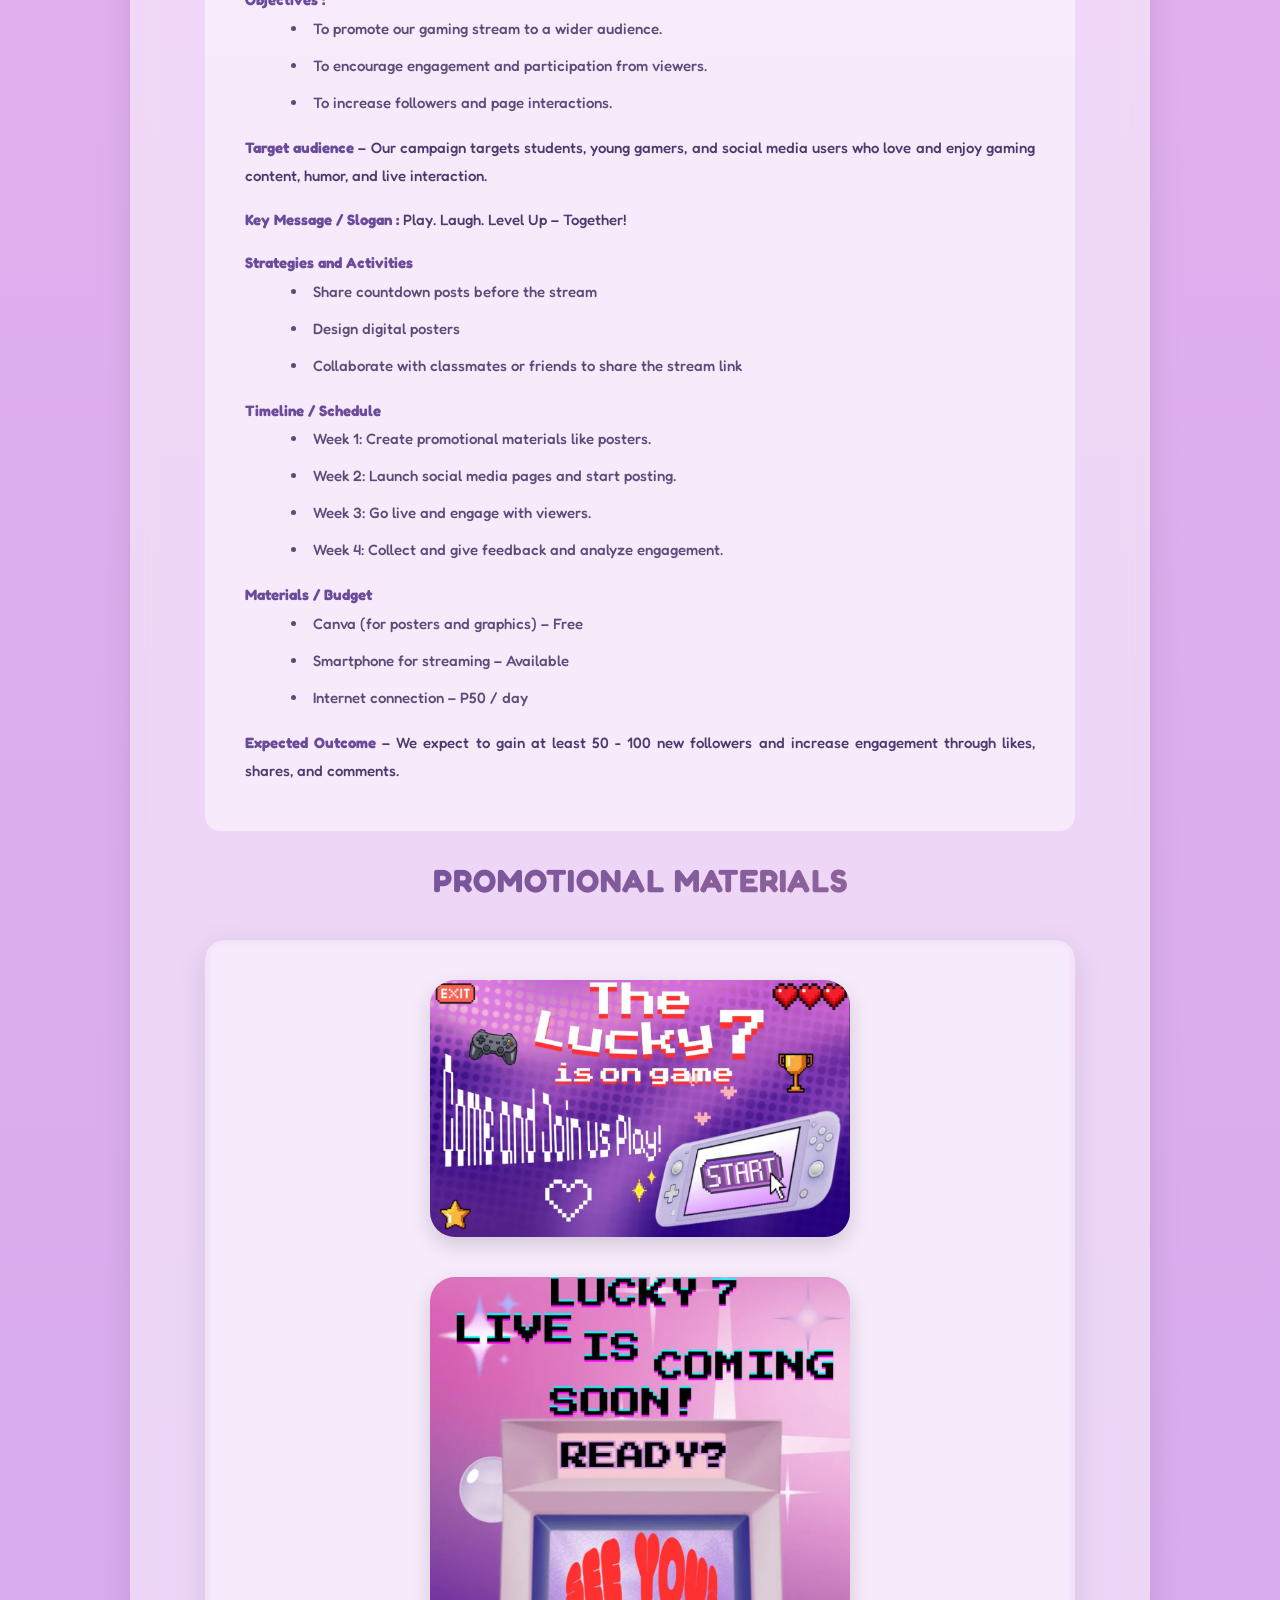
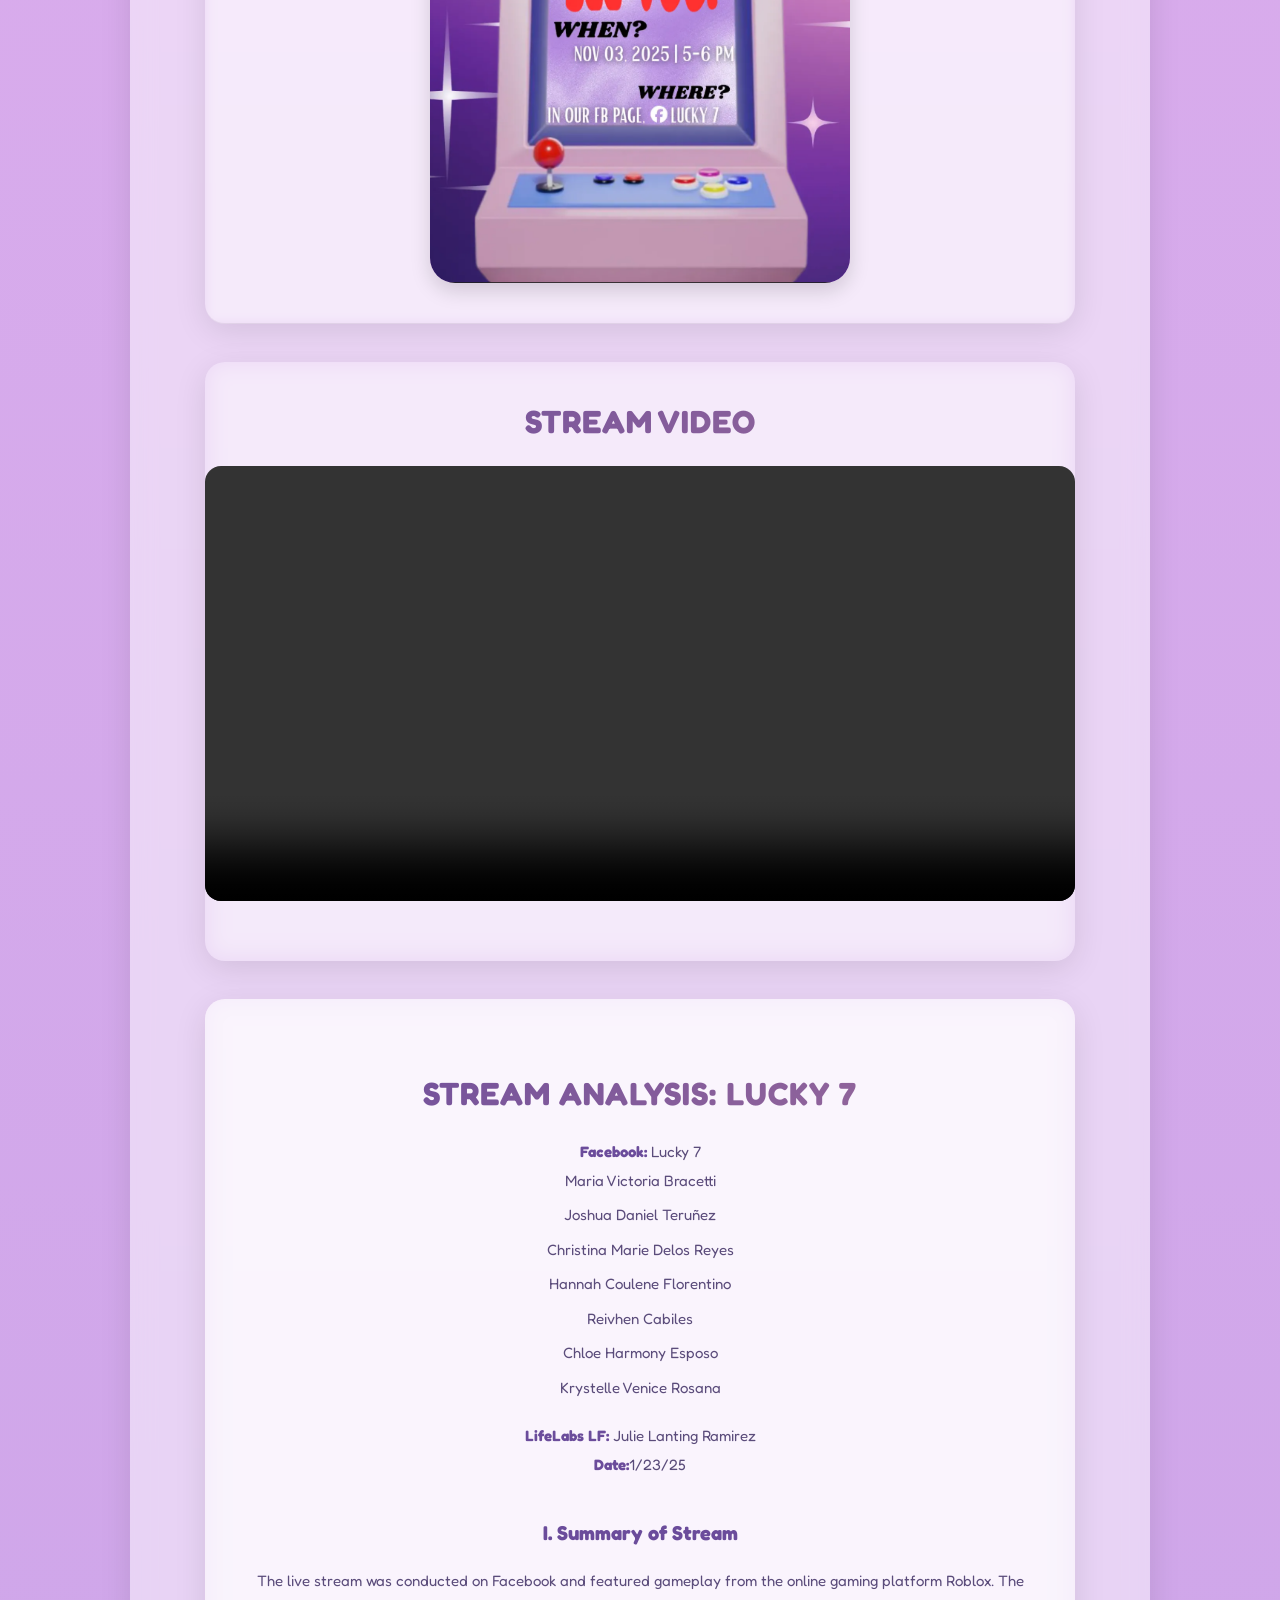
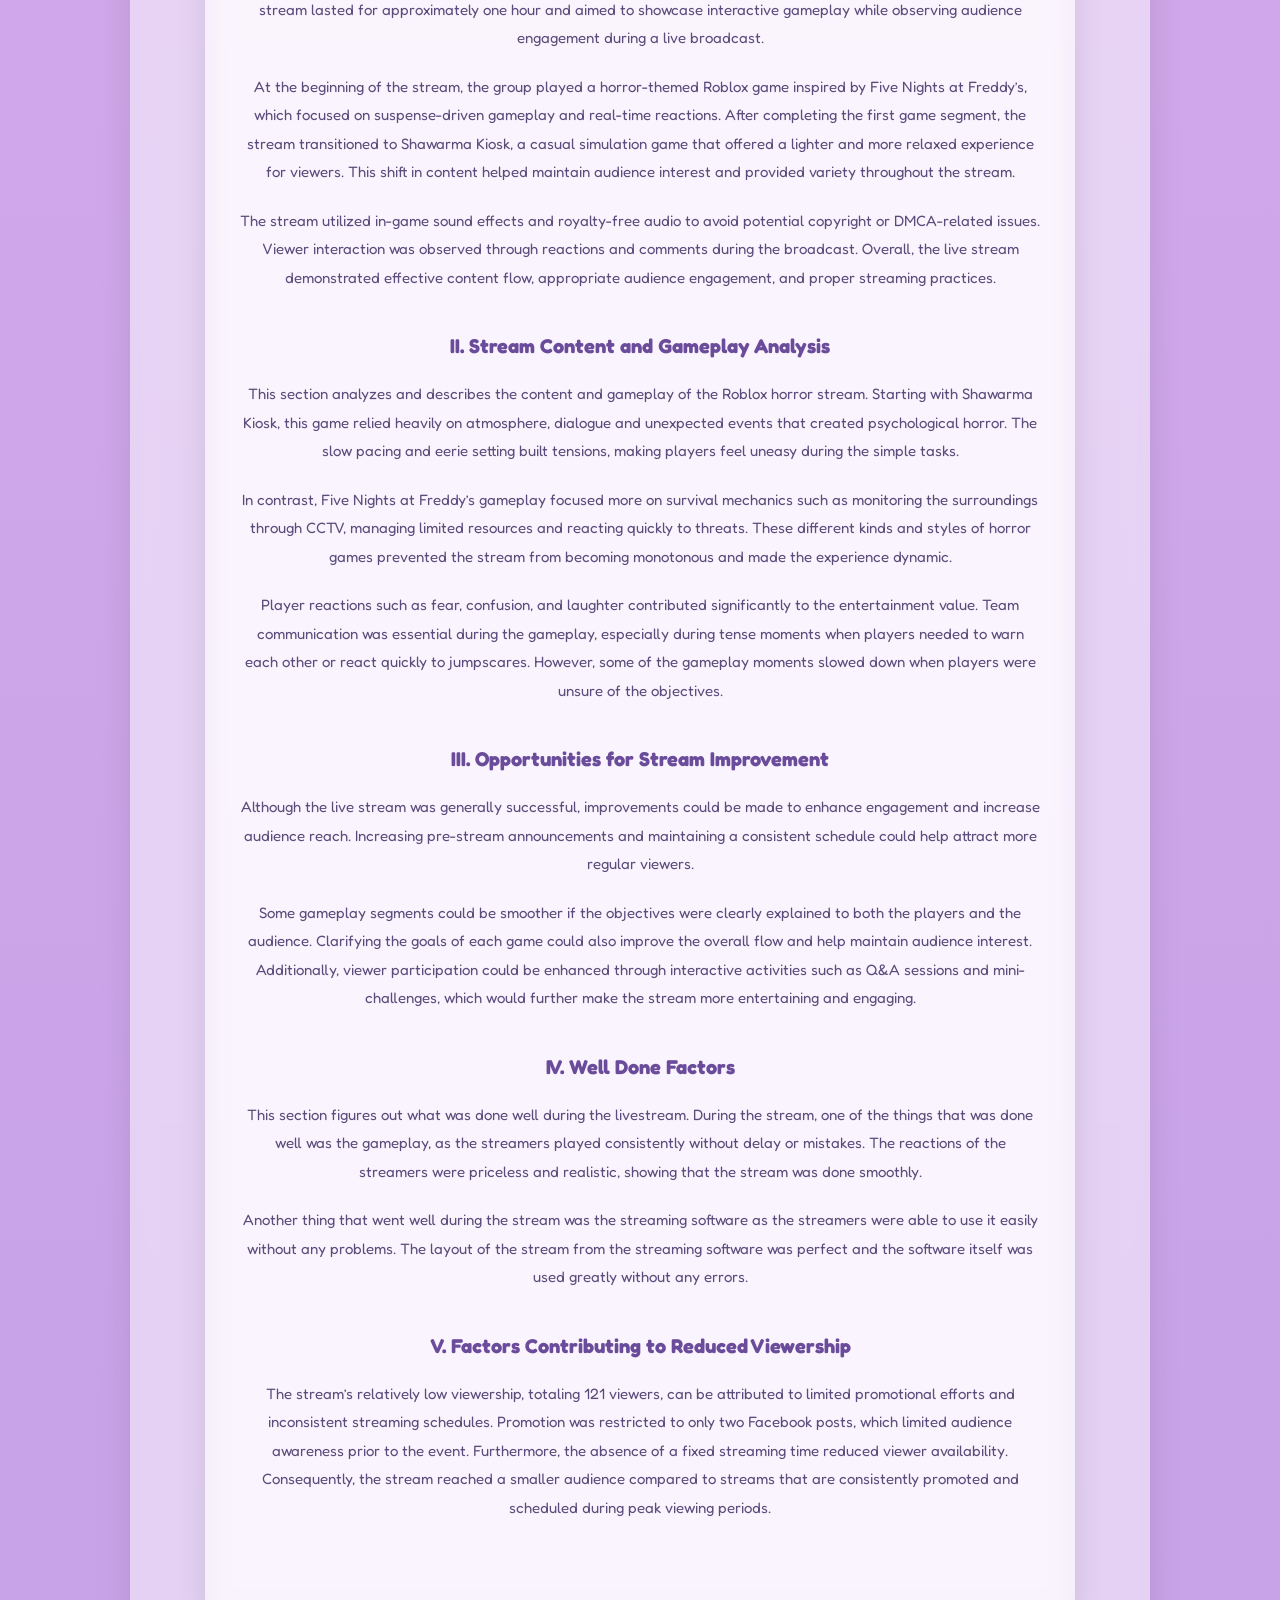
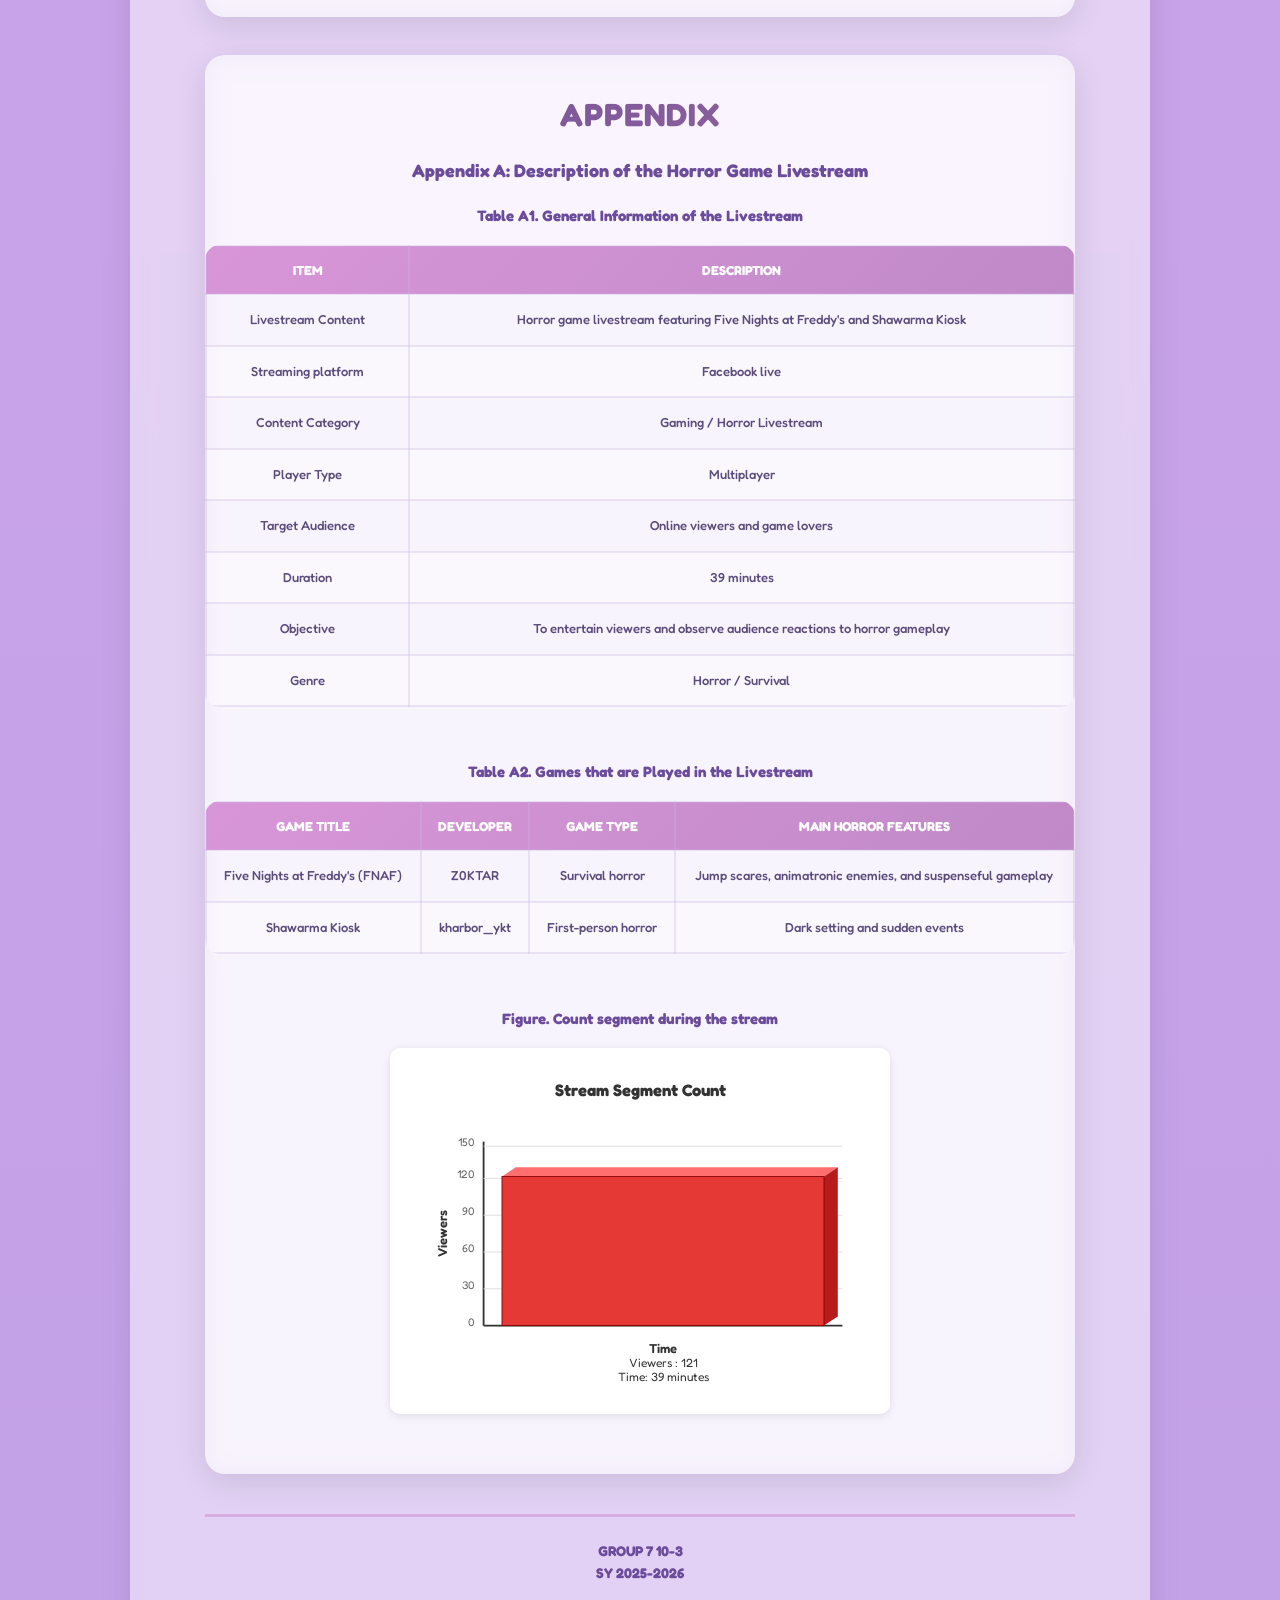
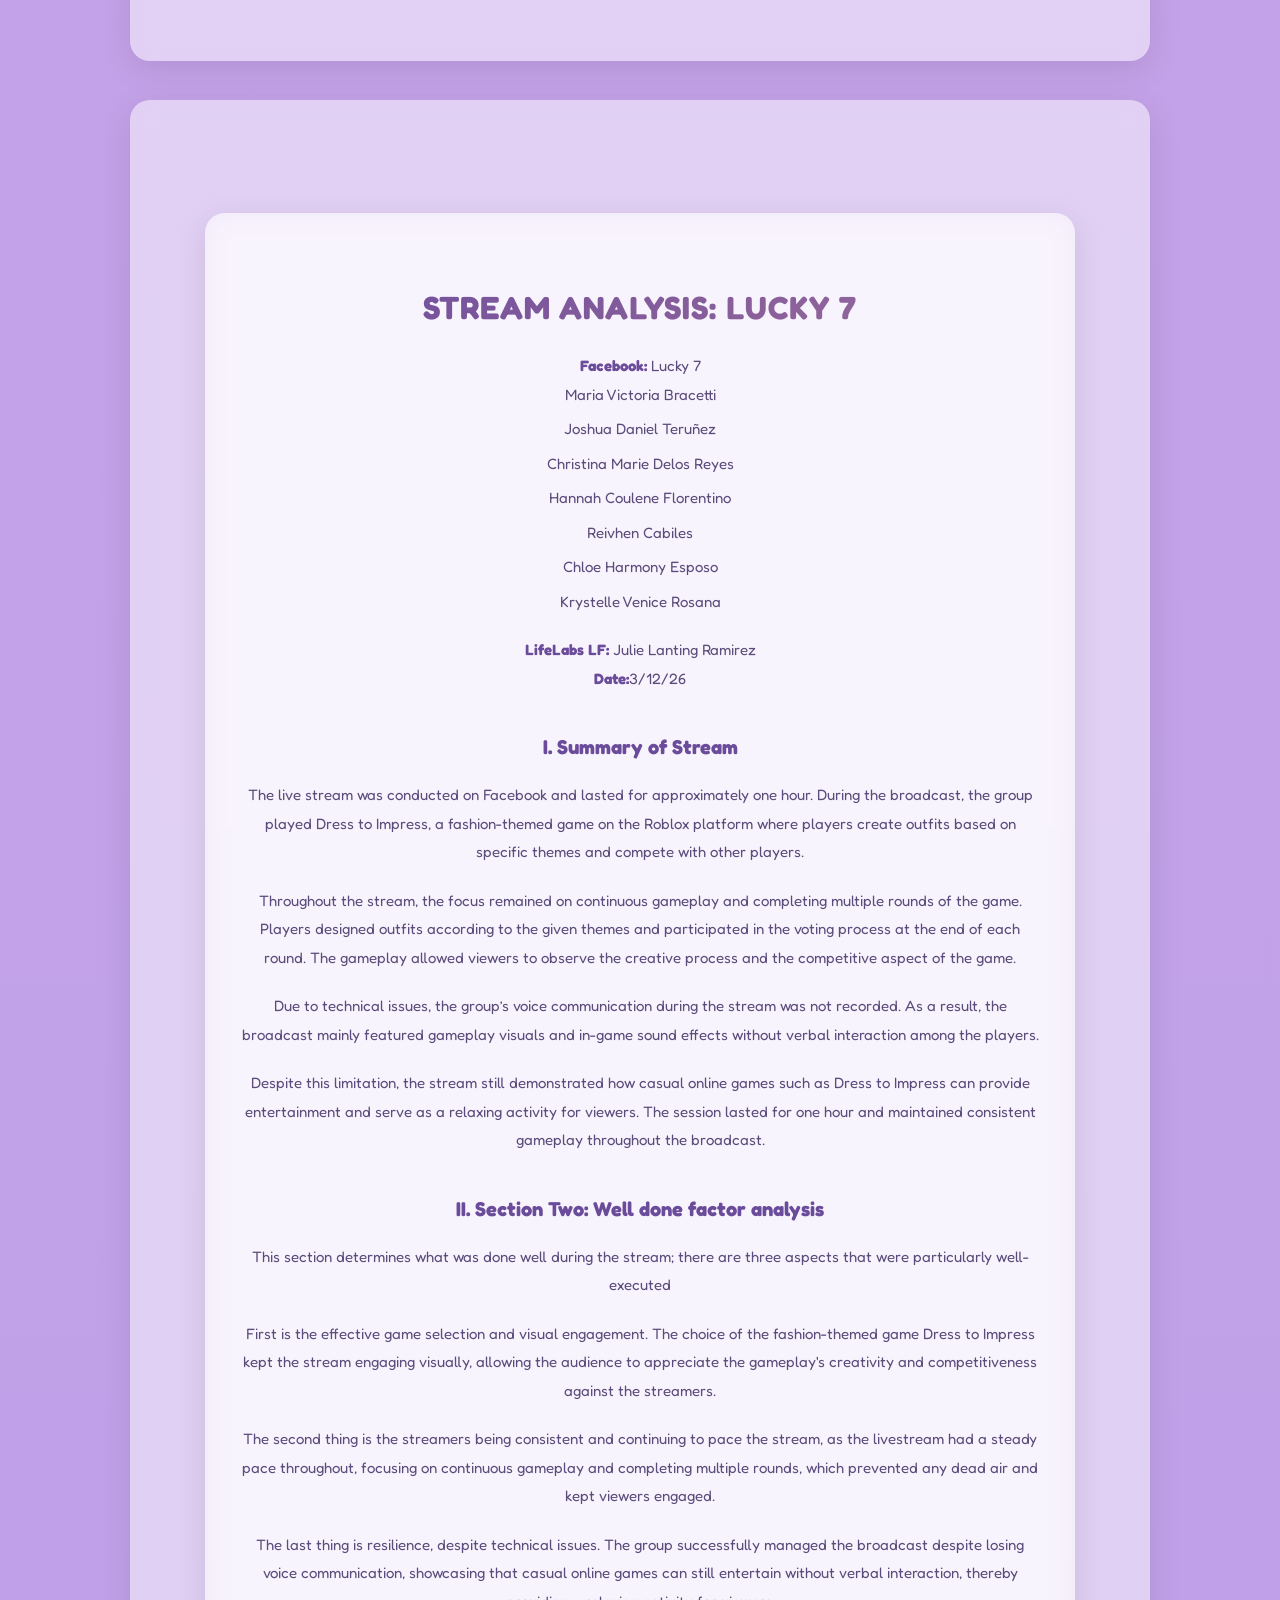
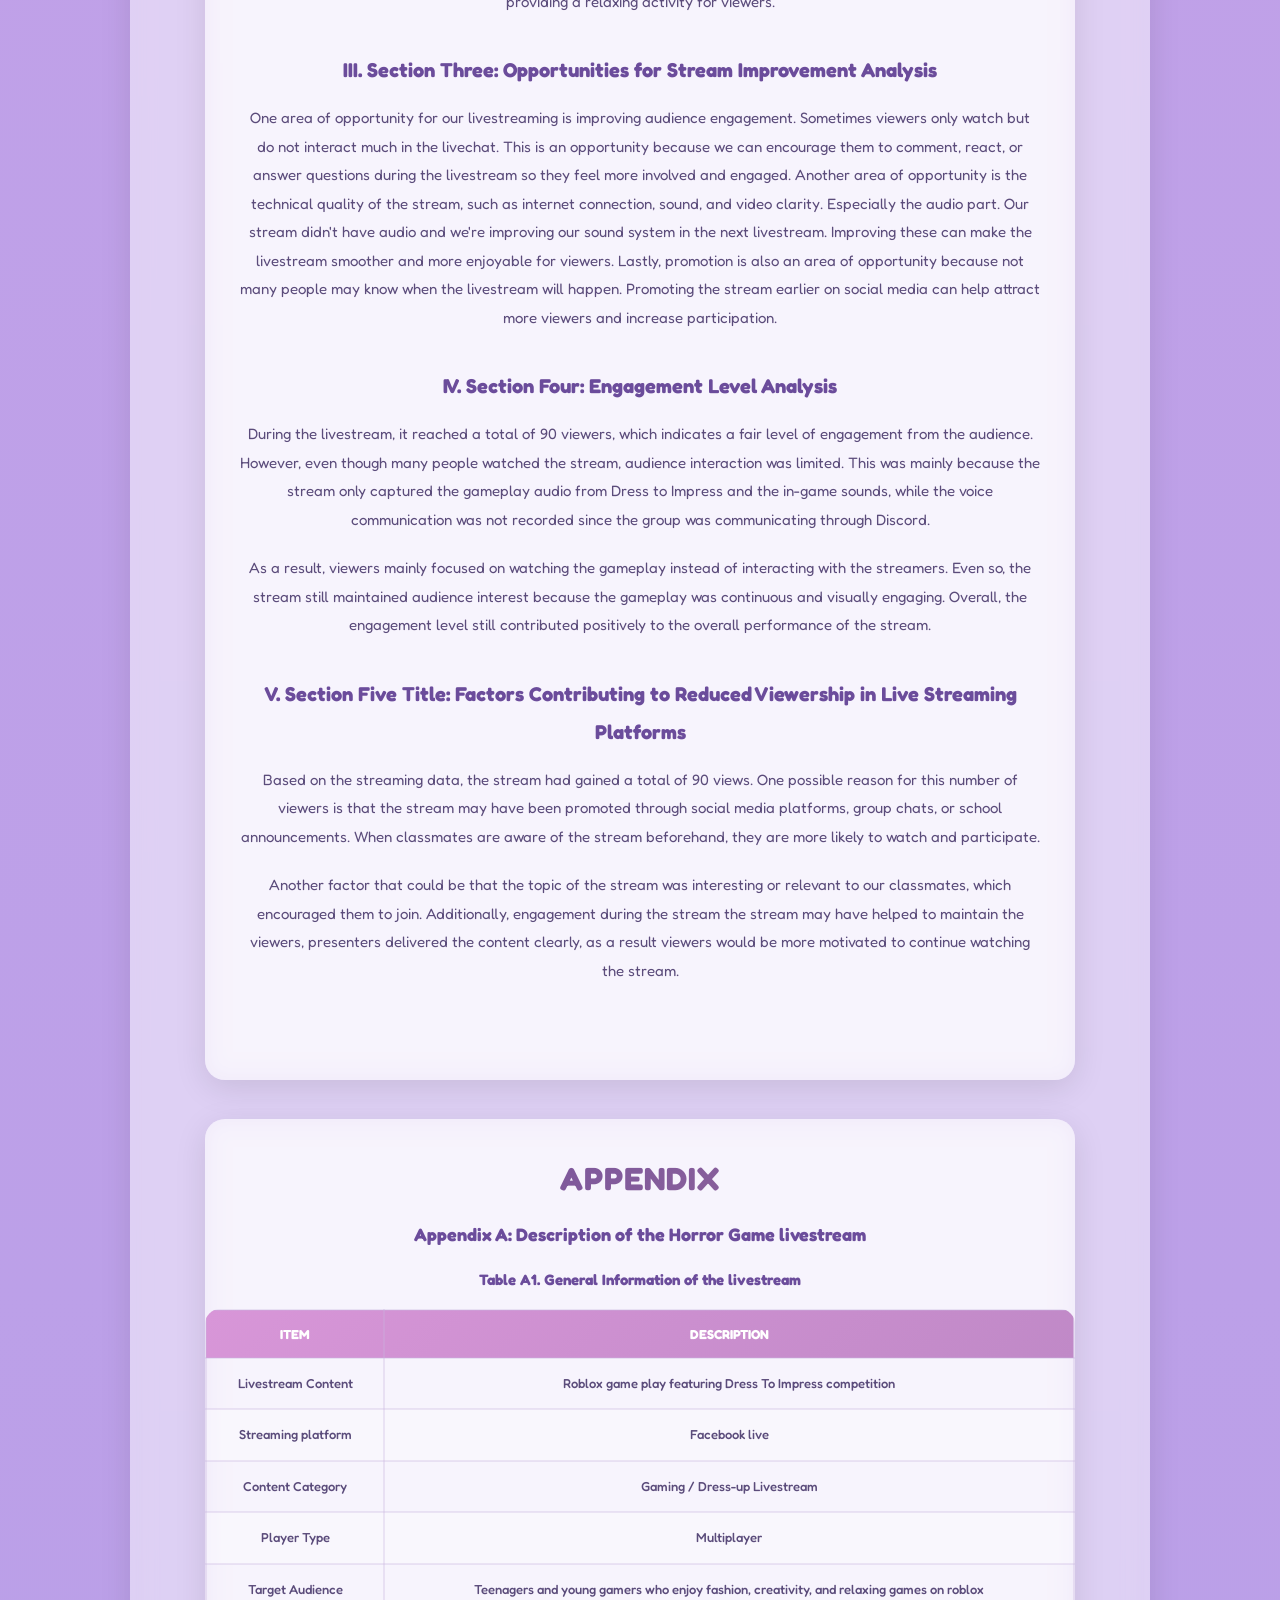
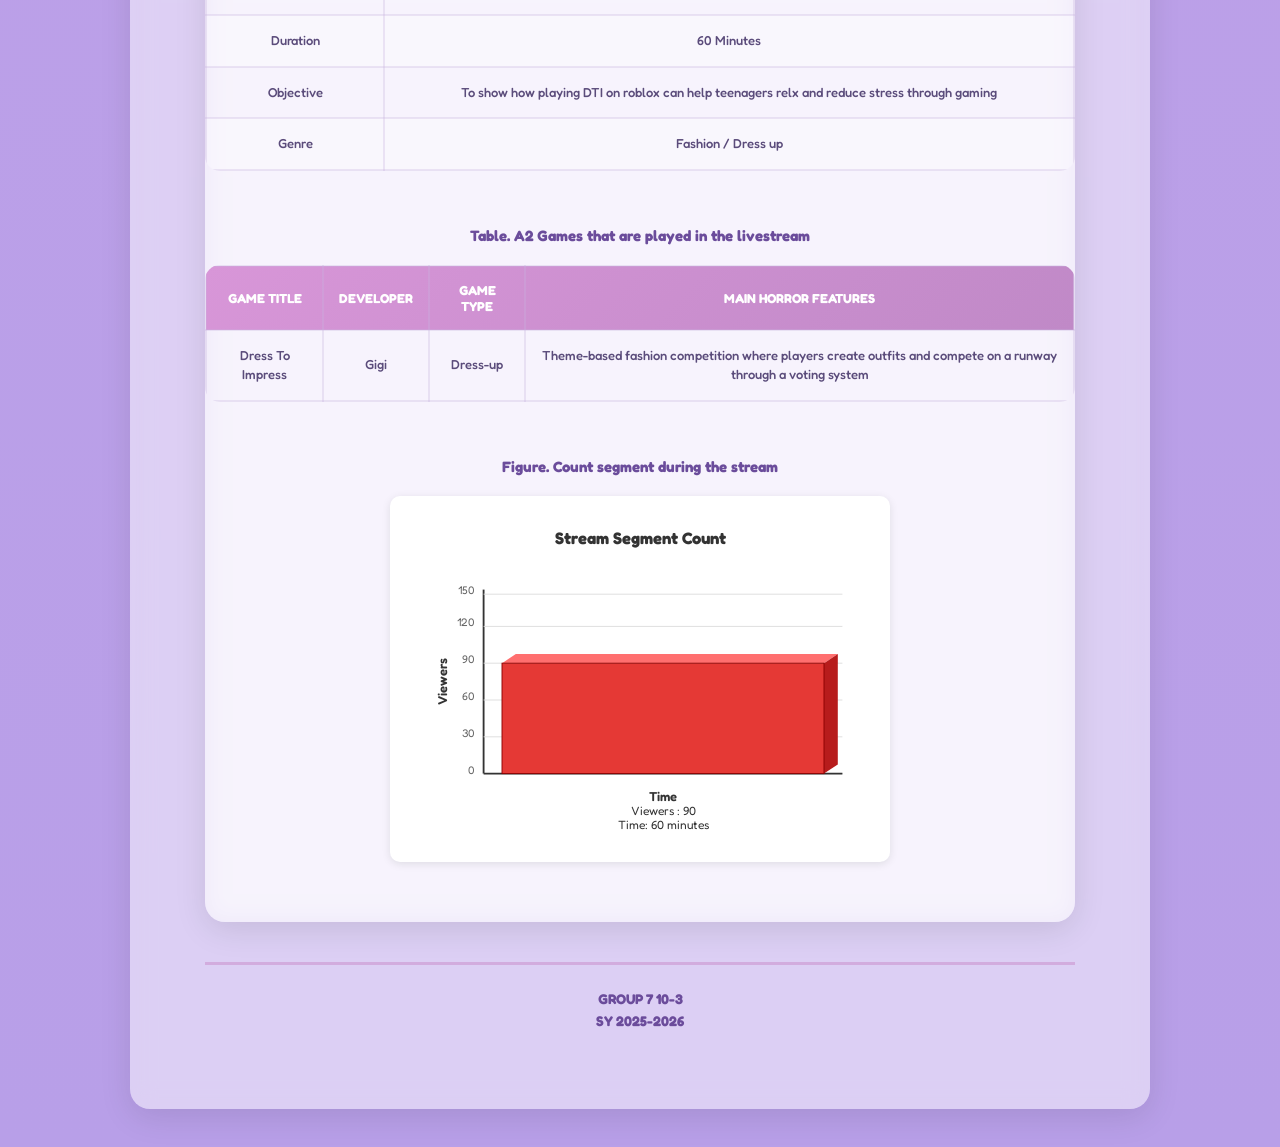
==== commit e3600af0: "i fix duplicate paragraph" ====
--- a/index.html
+++ b/index.html
@@ -561,10 +561,6 @@
                                 the
                                 livestream had a steady pace throughout, focusing on continuous gameplay and completing
                                 multiple rounds, which prevented any dead air and kept viewers engaged.</p>
-                            <p>The second thing is the streamers being consistent and continuing to pace the stream, as
-                                the
-                                livestream had a steady pace throughout, focusing on continuous gameplay and completing
-                                multiple rounds, which prevented any dead air and kept viewers engaged.</p>
                             <p>The last thing is resilience, despite technical issues. The group successfully managed
                                 the
                                 broadcast despite losing voice communication, showcasing that casual online games can
